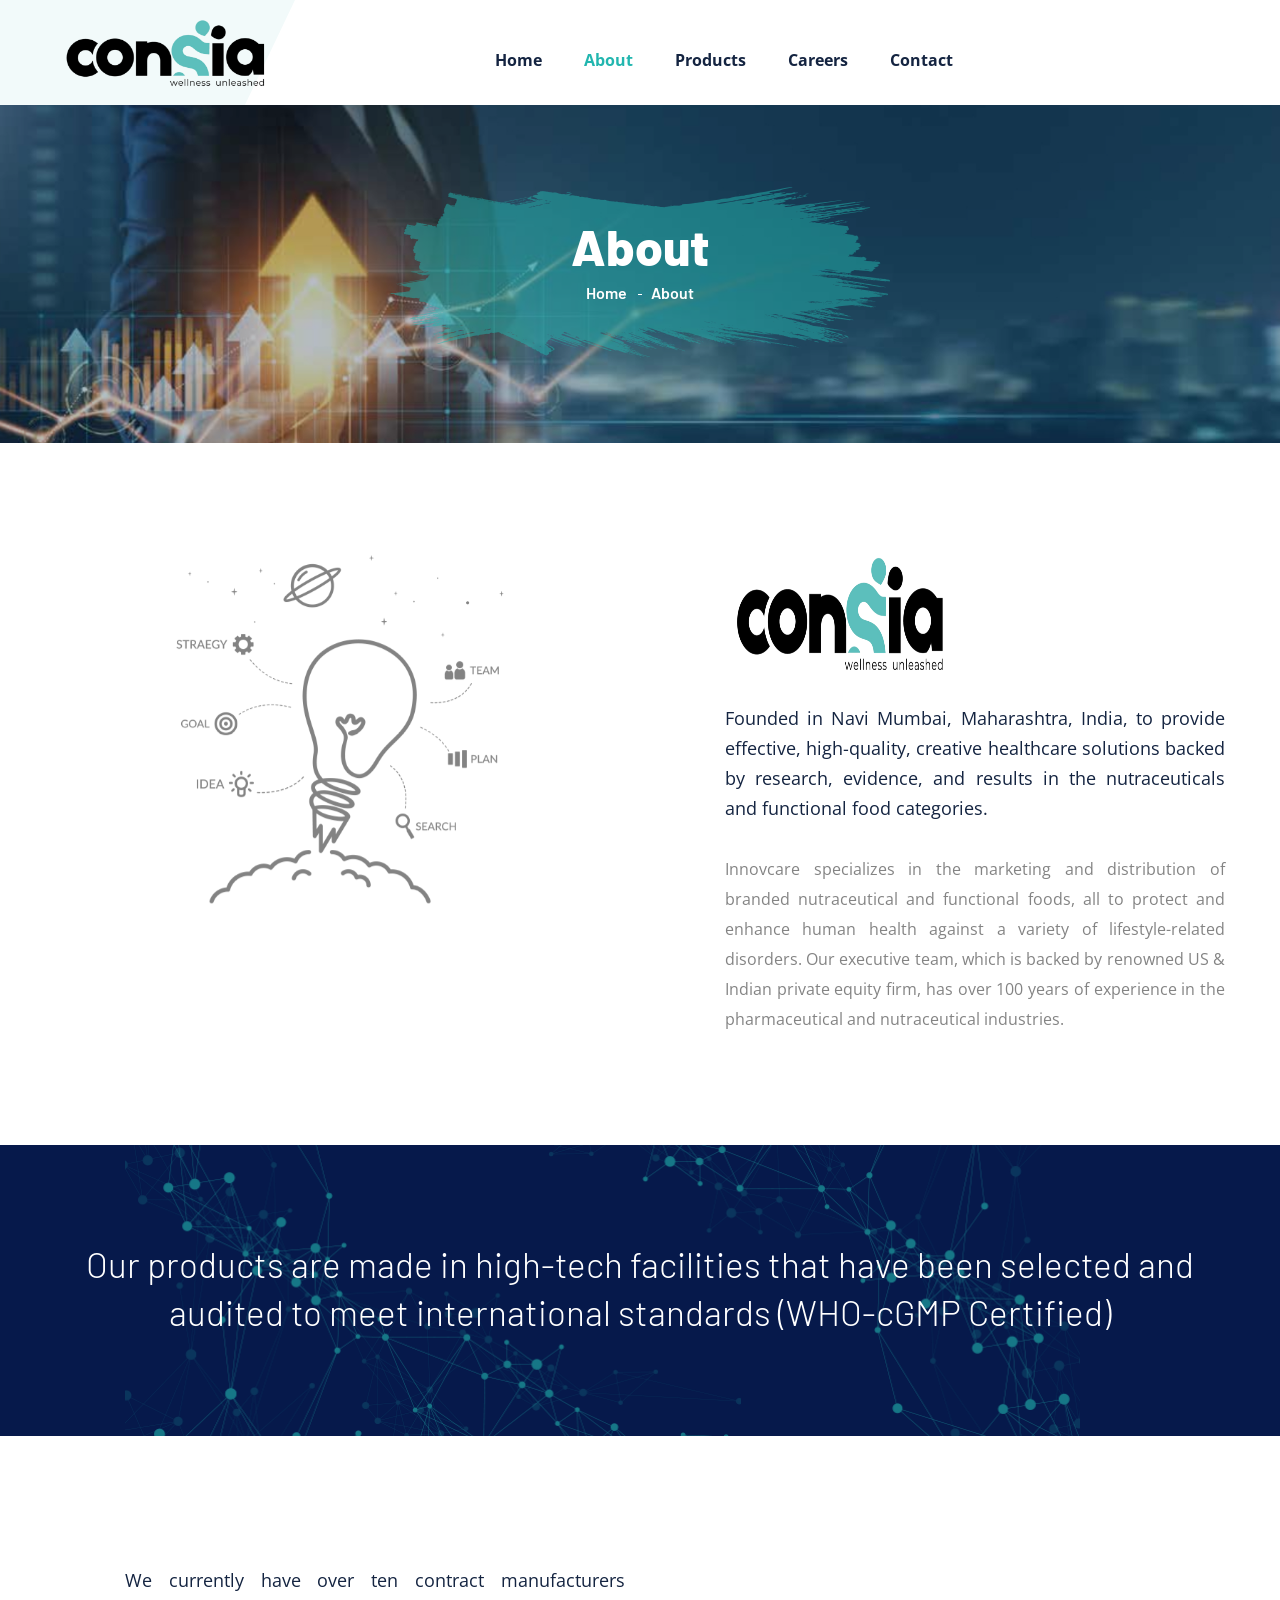
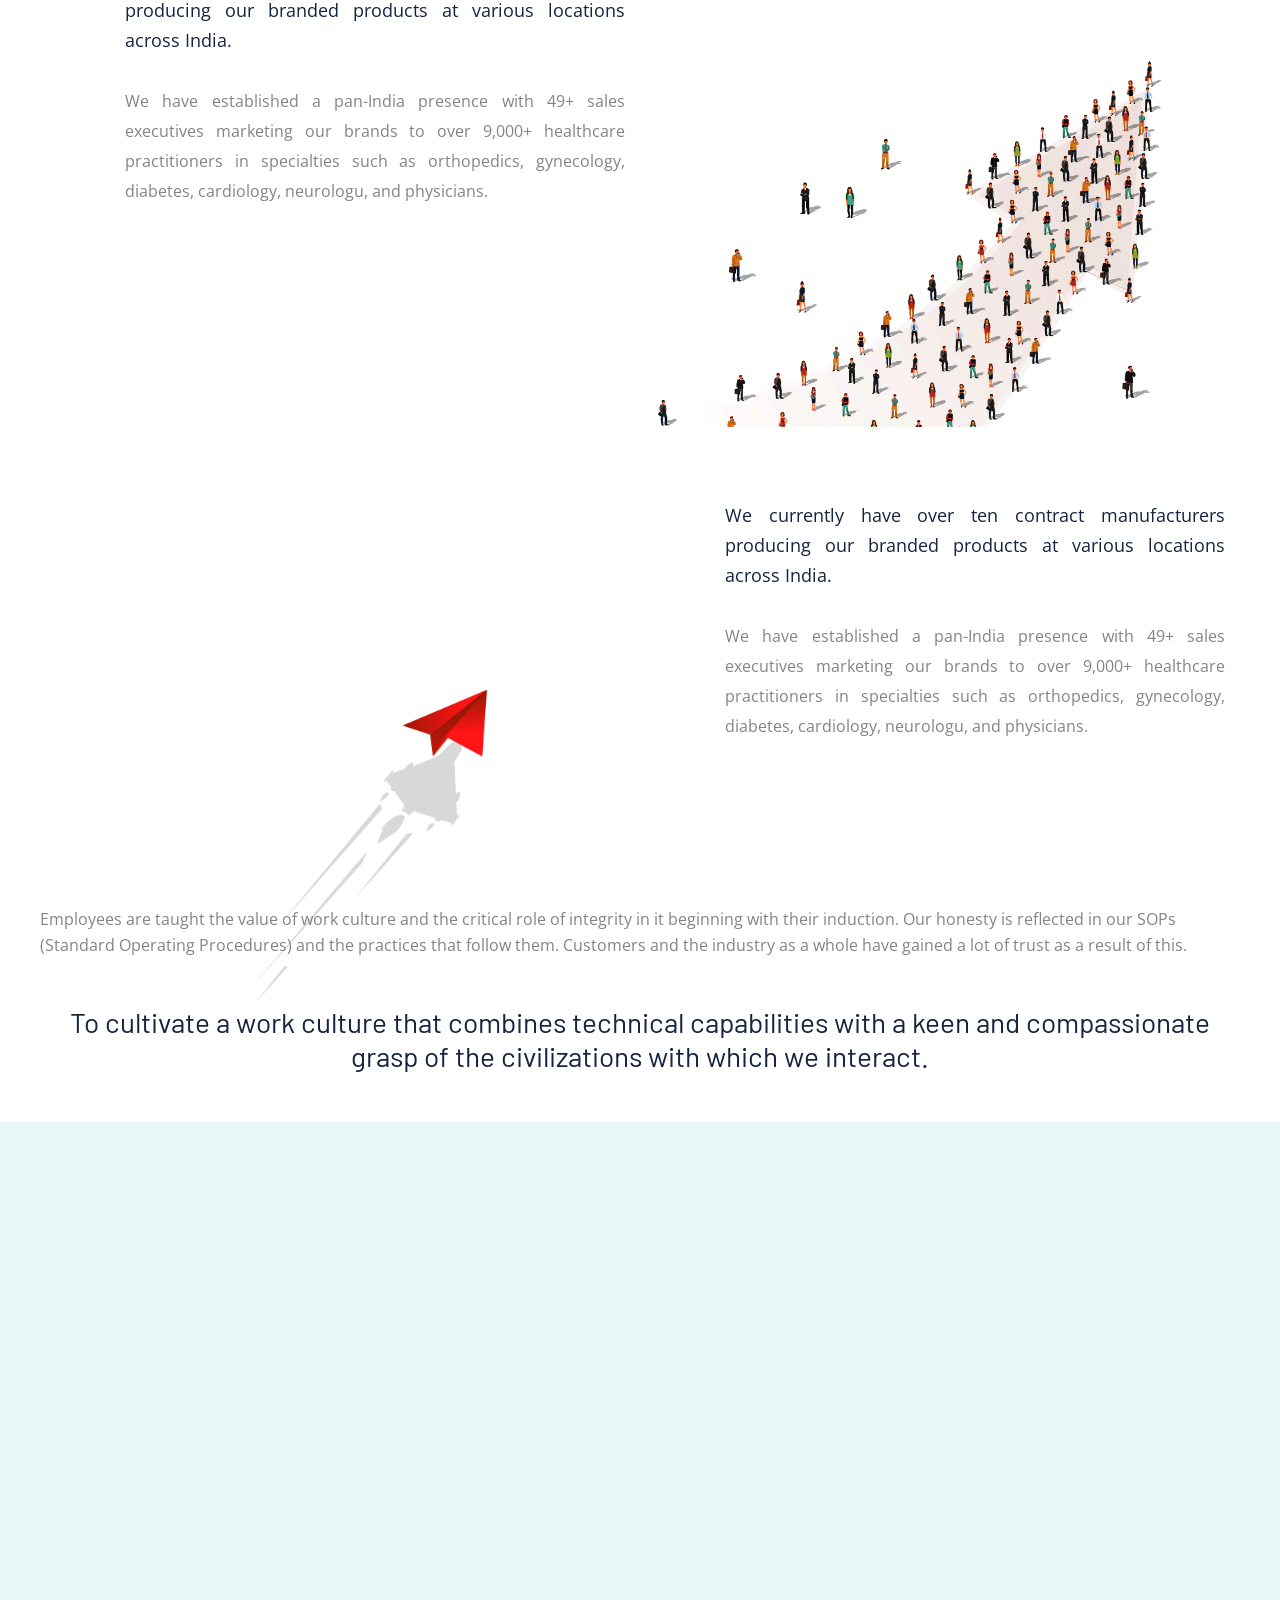
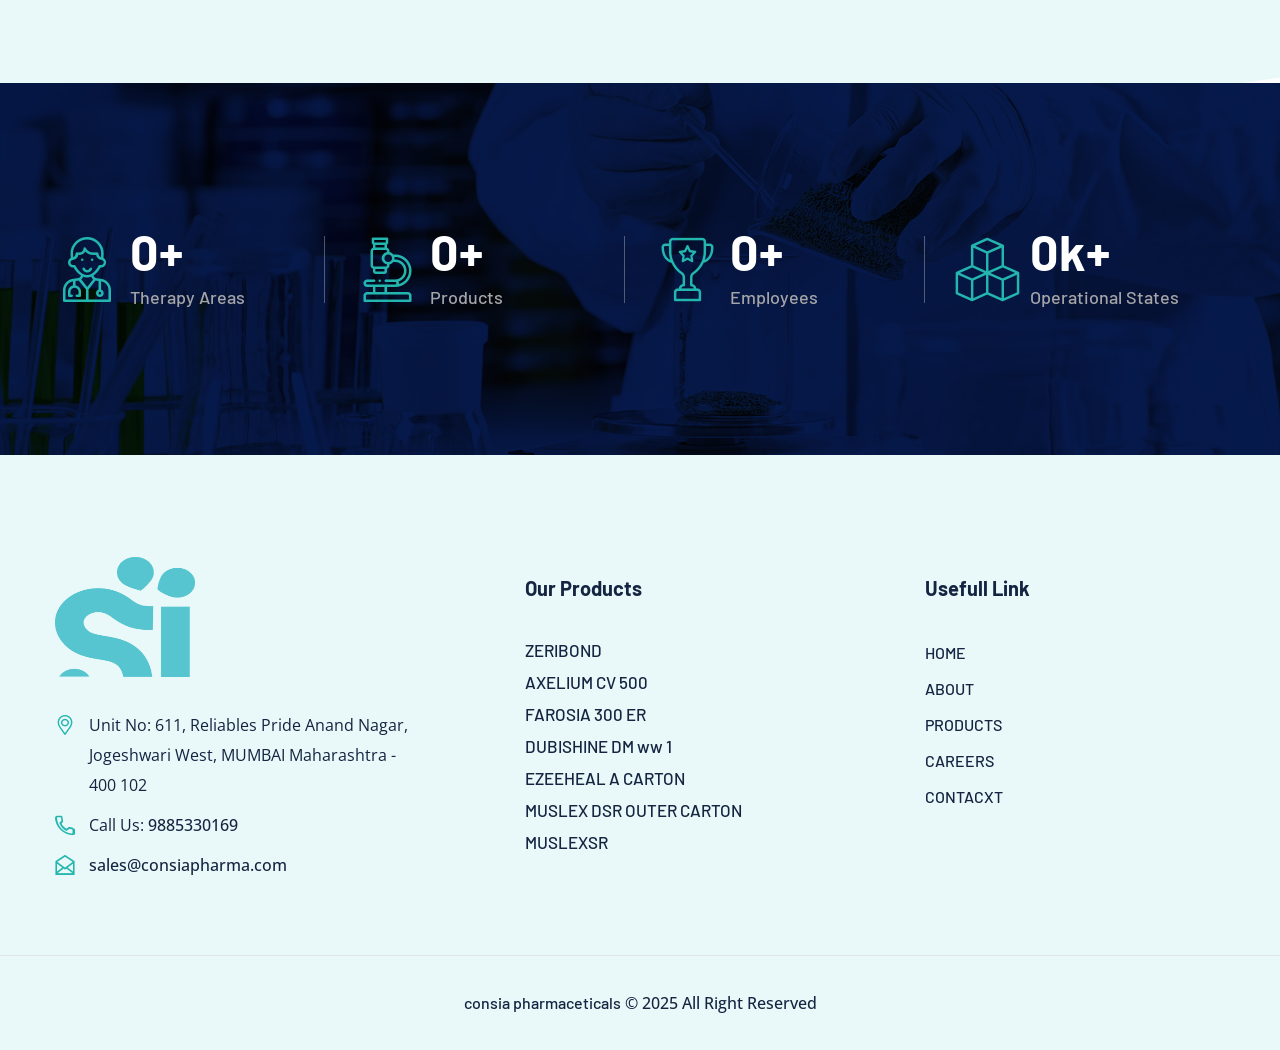
==== about.html @ 1be8d630 "changes done" ====
<!DOCTYPE html>
<html lang="en">
<head>
<meta charset="utf-8">
<meta http-equiv="X-UA-Compatible" content="IE=edge">
<meta name="viewport" content="width=device-width, initial-scale=1.0, maximum-scale=1.0, user-scalable=0">

<title>Consia pharmaceticals</title>

<!-- Fav Icon -->
<link rel="icon" href="assets/images/consiapharma-logo.png" type="consiapharma-logo">

<!-- Google Fonts -->
<link href="https://fonts.googleapis.com/css2?family=Barlow:ital,wght@0,300;0,400;0,500;0,600;0,700;0,800;0,900;1,300;1,400;1,500;1,600;1,700;1,800;1,900&display=swap" rel="stylesheet">
<link href="https://fonts.googleapis.com/css2?family=Open+Sans:ital,wght@0,300;0,400;0,600;0,700;0,800;1,300;1,400;1,600;1,700;1,800&display=swap" rel="stylesheet">

<!-- Stylesheets -->
<link href="assets/css/font-awesome-all.css" rel="stylesheet">
<link href="assets/css/flaticon.css" rel="stylesheet">
<link href="assets/css/owl.css" rel="stylesheet">
<link href="assets/css/bootstrap.css" rel="stylesheet">
<link href="assets/css/jquery.fancybox.min.css" rel="stylesheet">
<link href="assets/css/animate.css" rel="stylesheet">
<link href="assets/css/color.css" rel="stylesheet">
<link href="assets/css/style.css" rel="stylesheet">
<link href="assets/css/responsive.css" rel="stylesheet">

</head>


<!-- page wrapper -->
<body>

    <div class="boxed_wrapper about-page">


              <!-- preloader -->
              <div class="loader-wrap">
                <div class="preloader">
                    <!-- <div class="preloader-close">Preloader Close</div> -->
                    <div id="handle-preloader" class="handle-preloader">
                        <div class="animation-preloader">
                            <!-- <div class="spinner"></div> -->
                            <div class="txt-loading">
                                <span data-text-preloader="c" class="letters-loading">
                                    c
                                </span>
                                <span data-text-preloader="o" class="letters-loading">
                                    o
                                </span>
                                <span data-text-preloader="n" class="letters-loading">
                                    n
                                </span>
                                <span data-text-preloader="s" class="letters-loading">
                                    s
                                </span>
                                <span data-text-preloader="i" class="letters-loading">
                                    i
                                </span>
                                <span data-text-preloader="a" class="letters-loading">
                                    a
                                </span>
                                <!-- <span data-text-preloader="x" class="letters-loading">
                                    x
                                </span> -->
                            </div>
                        </div>  
                    </div>
                </div>
            </div>
            <!-- preloader end -->


        <!-- search-popup -->
        <!-- <div id="search-popup" class="search-popup">
            <div class="close-search"><span>x</span></div>
            <div class="popup-inner">
                <div class="overlay-layer"></div>
                <div class="search-form">
                    <form method="post" action="index.html">
                        <div class="form-group">
                            <fieldset>
                                <input type="search" class="form-control" name="search-input" value="" placeholder="Search Here" required >
                                <input type="submit" value="Search Now!" class="theme-btn style-four">
                            </fieldset>
                        </div>
                    </form>
                    <h3>Recent Search Keywords</h3>
                    <ul class="recent-searches">
                        <li><a href="index.html">Finance</a></li>
                        <li><a href="index.html">Idea</a></li>
                        <li><a href="index.html">Service</a></li>
                        <li><a href="index.html">Growth</a></li>
                        <li><a href="index.html">Plan</a></li>
                    </ul>
                </div>
            </div>
        </div> -->
        <!-- search-popup end -->


        <!-- sidebar cart item -->
        <!-- <div class="xs-sidebar-group info-group info-sidebar">
            <div class="xs-overlay xs-bg-black"></div>
            <div class="xs-sidebar-widget">
                <div class="sidebar-widget-container">
                    <div class="widget-heading">
                        <a href="#" class="close-side-widget"><i class="fal fa-times"></i></a>
                    </div>
                    <div class="sidebar-textwidget">
                        <div class="sidebar-info-contents">
                            <div class="content-inner">
                                <div class="logo">
                                    <a href="index.html"><img src="assets/images/logo-2.png" alt="" /></a>
                                </div>
                                <div class="content-box">
                                    <h4>Book Now</h4>
                                    <form action="index-2.html" method="post" class="booking-form">
                                        <div class="form-group">
                                            <input type="text" name="name" placeholder="Name" required="">
                                        </div>
                                        <div class="form-group">
                                            <input type="email" name="email" placeholder="Email" required="">
                                        </div>
                                        <div class="form-group">
                                            <textarea name="message" placeholder="Text"></textarea>
                                        </div>
                                        <div class="form-group message-btn">
                                            <button type="submit" class="theme-btn-one">Send Now</button>
                                        </div>
                                    </form>
                                </div>
                                <div class="contact-info">
                                    <h4>Contact Info</h4>
                                    <ul>
                                        <li>Chicago 12, Melborne City, USA</li>
                                        <li><a href="tel:+8801682648101">+88 01682648101</a></li>
                                        <li><a href="mailto:info@example.com">info@example.com</a></li>
                                    </ul>
                                </div>
                                <ul class="social-box">
                                    <li class="facebook"><a href="index.html" class="fab fa-facebook-f"></a></li>
                                    <li class="twitter"><a href="index.html" class="fab fa-twitter"></a></li>
                                    <li class="linkedin"><a href="index.html" class="fab fa-linkedin-in"></a></li>
                                    <li class="instagram"><a href="index.html" class="fab fa-instagram"></a></li>
                                </ul>
                            </div>
                        </div>
                    </div>
                </div>
            </div>
        </div> -->
        <!-- END sidebar widget item -->


        <!-- main header -->
        <header class="main-header style-two">
            <!-- header-top -->
            <!-- <div class="header-top">
                <div class="auto-container">
                    <div class="top-inner clearfix">
                        <ul class="social-links pull-left clearfix">
                            <li><h6>Share with on:</h6></li>
                            <li><a href="index.html"><i class="fab fa-facebook-f"></i></a></li>
                            <li><a href="index.html"><i class="fab fa-twitter"></i></a></li>
                            <li><a href="index.html"><i class="fab fa-instagram"></i></a></li>
                            <li><a href="index.html"><i class="fab fa-pinterest-p"></i></a></li>
                        </ul>
                        <div class="text pull-right">
                            <p><i class="icon-22"></i>Every day: 9:00am - 6:00pm</p>
                        </div>
                    </div>
                </div>
            </div> -->
            <!-- header-upper -->
            <!-- <div class="header-upper-two">
                <div class="auto-container">
                    <div class="upper-inner clearfix">
                        <div class="logo-box pull-left">
                            <figure class="logo"><a href="index.html"><img src="assets/images/logo.png" alt=""></a></figure>
                        </div>
                        <ul class="info-box pull-right clearfix">
                            <li>
                                <i class="icon-28"></i>
                                <h5>Call Us</h5>
                                <p><a href="tel:357984538">+357 984538</a></p>
                            </li>
                            <li>
                                <i class="icon-29"></i>
                                <h5>E-mail Us</h5>
                                <p><a href="mailto:info@example.com">info@example.com</a></p>
                            </li>
                            <li class="btn-box"><a href="research.html" class="theme-btn-one">Request A Quote</a></li>
                        </ul>
                    </div>
                </div>
            </div> -->
            <!-- header-lower -->
            <div class="header-lower">
                <div class="auto-container">
                    <div class="outer-box clearfix">
                        <div class="menu-area pull-left clearfix">
                            
                            <div class="mobile-nav-toggler">
                                <i class="icon-bar"></i>
                                <i class="icon-bar"></i>
                                <i class="icon-bar"></i>
                            </div>
                            <nav class="main-menu navbar-expand-md navbar-light">
                                <div class="logo-box pull-left">
                                    <div class="bg-color"></div>
                                    <figure class="logo"><a href="/"><img src="assets/images/consiapharma-logo.png" alt="consiapharma-logo"></a></figure>
                                </div>
                                <div class="collapse navbar-collapse show clearfix" id="navbarSupportedContent">
                                    <ul class="navigation clearfix">
                                        <li class="dropdown"><a href="/">Home</a>
                                         
                                        </li>
                                        <li class="current dropdown"><a href="./about">About</a>
                                           
                                        </li>
                                        <li class="dropdown"><a href="./products">Products</a>
                                            
                                        </li> 
                                        <li class="dropdown"><a href="./careers">Careers</a>
                                           
                                        </li> 
                                       
                                       
                                       
                                        <li><a href="./contact">Contact</a></li>   
                                    </ul>
                                </div>
                            </nav>
                        </div>
                        <!-- <ul class="menu-right-content pull-right clearfix">
                            <li class="search-btn">
                                <button type="button" class="search-toggler"><i class="icon-1"></i></button>
                            </li>
                            <li class="nav-btn nav-toggler navSidebar-button clearfix">
                                <button><i class="icon-30"></i></button>
                            </li>
                        </ul> -->
                    </div>
                </div>
            </div>

            <!--sticky Header-->
            <div class="sticky-header">
                <div class="auto-container">
                    <div class="outer-box clearfix">
                        <div class="menu-area pull-left">
                            <nav class="main-menu clearfix">
                                <!--Keep This Empty / Menu will come through Javascript-->
                            </nav>
                        </div>
                        <ul class="menu-right-content pull-right clearfix">
                            <li class="search-btn">
                                <button type="button" class="search-toggler"><i class="icon-1"></i></button>
                            </li>
                            <li class="nav-btn nav-toggler navSidebar-button clearfix">
                                <button><i class="icon-30"></i></button>
                            </li>
                        </ul>
                    </div>
                </div>
            </div>
        </header>
        <!-- main-header end -->

        <!-- Mobile Menu  -->
        <div class="mobile-menu">
            <div class="menu-backdrop"></div>
            <div class="close-btn"><i class="fas fa-times"></i></div>
            
            <nav class="menu-box">
                <div class="nav-logo"><a href="index.html"><img src="assets/images/logo-2.png" alt="" title=""></a></div>
                <div class="menu-outer"><!--Here Menu Will Come Automatically Via Javascript / Same Menu as in Header--></div>
                <div class="contact-info">
                    <h4>Contact Info</h4>
                    <ul>
                        <li>Chicago 12, Melborne City, USA</li>
                        <li><a href="tel:+8801682648101">+88 01682648101</a></li>
                        <li><a href="mailto:info@example.com">info@example.com</a></li>
                    </ul>
                </div>
                <div class="social-links">
                    <ul class="clearfix">
                        <li><a href="index.html"><span class="fab fa-twitter"></span></a></li>
                        <li><a href="index.html"><span class="fab fa-facebook-square"></span></a></li>
                        <li><a href="index.html"><span class="fab fa-pinterest-p"></span></a></li>
                        <li><a href="index.html"><span class="fab fa-instagram"></span></a></li>
                        <li><a href="index.html"><span class="fab fa-youtube"></span></a></li>
                    </ul>
                </div>
            </nav>
        </div>
        <!-- End Mobile Menu -->


        <!-- Page Title -->
        <section class="page-title centred" style="background-image: url(assets/images/background/about-banner-three.jpg);">
            <div class="auto-container">
                <div class="content-box">
                    <div class="shape" style="background-image: url(assets/images/shape/shape-63.png);"></div>
                    <div class="title">
                        <h1>About</h1>
                    </div>
                    <ul class="bread-crumb clearfix">
                        <li><a href="index.html">Home</a></li>
                        <li>About</li>
                    </ul>
                </div>
            </div>
        </section>
        <!-- End Page Title -->


        <!-- about-style-four -->
        <section class="about-style-four sec-pad">
            <div class="auto-container">
                <div class="row clearfix">
                    <div class="col-lg-6 col-md-12 col-sm-12 image-column">
                        <figure class="image image-1 paroller"><img src="assets/images/banner/about.png" alt=""></figure>
                        <!-- <div class="image_block_5">
                            <div class="image-box">
                                <div class="shape">
                                    <div class="shape-3" style="background-image: url();"></div>
                                    <div class="shape-4" style="background-image: url();"></div>
                                    <div class="shape-5" style="background-image: url();"></div>
                                </div>
                                <figure class="image image-1 paroller"><img src="assets/images/resource/about-1.jpg" alt=""></figure>
                                <figure class="image image-2 paroller-2"><img src="assets/images/resource/about-2.jpg" alt=""></figure>
                            </div>
                        </div> -->
                    </div>
                    <div class="col-lg-6 col-md-12 col-sm-12 content-column">
                        <div class="content_block_1">
                            <div class="content-box ml-70 box-content">
                                <!-- <div class="logo-box pull-left">
                                    <div class="bg-color"></div>
                                    
                                </div> -->
                                <figure class="logo about-logo"><a href="/"><img src="assets/images/consiapharma-logo.png" alt="consiapharma-logo"></a></figure>
                                <!-- <div class="sec-title">
                                    <figure class="logo"><a href="/"><img src="assets/images/consiapharma-logo.png" alt="consiapharma-logo"></a></figure>
                                    <h6>About</h6>
                                    <h2>Reliable Agroscience & Soil Analysis Research.</h2>
                                </div> -->
                                <div class="bold-text text-bold">
                                    <p>Founded in Navi Mumbai, Maharashtra, India, to provide effective, high-quality, creative healthcare solutions backed by research, evidence, and results in the nutraceuticals and functional food categories. </p>
                                </div>
                                <div class="text">
                                    <p>Innovcare specializes in the marketing and distribution of branded nutraceutical and functional foods, all to protect and enhance human health against a variety of lifestyle-related disorders. Our executive team, which is backed by renowned US & Indian private equity firm, has over 100 years of experience in the pharmaceutical and nutraceutical industries.</p>
                                </div>
                                <!-- <div class="singl-block centred">
                                    <div class="row clearfix">
                                        <div class="col-lg-6 col-md-6 col-sm-12 single-column">
                                            <div class="single-item">
                                                <div class="icon-box"><i class="icon-36"></i></div>
                                                <h4>Medical Research</h4>
                                                <p>Excepteur sint ocecat pro dent sunt in culpa qui.</p>
                                            </div>
                                        </div>
                                        <div class="col-lg-6 col-md-6 col-sm-12 single-column">
                                            <div class="single-item">
                                                <div class="icon-box"><i class="icon-37"></i></div>
                                                <h4>Blood Resources</h4>
                                                <p>Excepteur sint ocecat pro dent sunt in culpa qui.</p>
                                            </div>
                                        </div>
                                    </div>
                                </div> -->
                            </div>
                        </div>
                    </div>
                </div>
            </div>
        </section>
        <!-- about-style-four end -->


                <!-- cta-style-two -->
                <section class="cta-style-two bg-color-4">
                    <div class="pattern-layer">
                        <div class="pattern-1" style="background-image: url(assets/images/shape/shape-61.png);"></div>
                        <div class="pattern-2" style="background-image: url(assets/images/shape/shape-62.png);"></div>
                    </div>
                    <div class="auto-container">
                        <div class="inner-box clearfix">
                            <div class="text pull-left">
                                <h2>Our products are made in high-tech facilities that
                                    have been selected and audited to
                                    meet international standards (WHO-cGMP Certified)</h2>
                            </div>
                            <!-- <div class="btn-box pull-right">
                                <a href="index-4.html" class="banner-btn-two">Book Free Sampling Here</a>
                            </div> -->
                        </div>
                    </div>
                </section>
                <!-- cta-style-two end -->


        <!-- about-style-four -->
        <section class="about-style-four sec-pad">
            <div class="auto-container">
                <div class="row clearfix">
                    
                    <div class="col-lg-6 col-md-12 col-sm-12 content-column my-auto">
                        <div class="content_block_1">
                            <div class="content-box ml-70 box-content">
                                <div class="bold-text text-bold">
                                    <p>We currently have over ten contract manufacturers producing our branded products at various locations across India. </p>
                                </div>
                                <div class="text">
                                    <p>We have established a pan-India presence with 49+ sales executives marketing our brands to over 9,000+ healthcare practitioners in specialties such as orthopedics, gynecology, diabetes, cardiology, neurologu, and physicians. </p>
                                </div>
                              
                            </div>
                        </div>
                    </div>

                    <div class="col-lg-6 col-md-12 col-sm-12 image-column">
                        <figure class="image image-1 paroller"><img src="assets/images/banner/about-two-3.jpg" alt=""></figure>
                    </div>
                </div>
            </div>
        </section>
        <!-- about-style-four end -->


        <!-- about-style-four -->
        <section class="about-style-four sec-pad">
            <div class="auto-container">
                <div class="row clearfix">
                    <div class="col-lg-6 col-md-12 col-sm-12 image-column">
                        <figure class="image image-1 paroller"><img src="assets/images/banner/Rocket_red.png" alt=""></figure>
                    </div>

                    <div class="col-lg-6 col-md-12 col-sm-12 content-column my-auto">
                        <div class="content_block_1">
                            <div class="content-box ml-70 box-content">
                                <div class="bold-text text-bold">
                                    <p>We currently have over ten contract manufacturers producing our branded products at various locations across India. </p>
                                </div>
                                <div class="text">
                                    <p>We have established a pan-India presence with 49+ sales executives marketing our brands to over 9,000+ healthcare practitioners in specialties such as orthopedics, gynecology, diabetes, cardiology, neurologu, and physicians. </p>
                                </div>
                              
                            </div>
                        </div>
                    </div>
                </div>
            </div>
        </section>
        <!-- about-style-four end -->

        <!-- about-style-four -->
        <div class="auto-container">
            <div class="row clearfix">
                <p>Employees are taught the value of work culture and the critical role of integrity in it beginning with their induction. Our honesty is reflected in our SOPs (Standard Operating Procedures) and the practices that follow them. Customers and the industry as a whole have gained a lot of trust as a result of this. </p>
            </div>
            <h3 class="pt-5 pb-5 text-center">To cultivate a work culture that combines technical capabilities with a keen and compassionate grasp of the civilizations with which we interact.</h3>
        </div>
        <!-- about-style-four end -->


        <!-- service-section -->
        <section class="service-section">
            <!-- <div class="pattern-layer">
                <div class="pattern-1 wow zoomIn animated" data-wow-delay="00ms" data-wow-duration="1500ms" style="background-image: url(assets/images/shape/shape-3.png);"></div>
                <div class="pattern-2  wow zoomIn animated" data-wow-delay="300ms" data-wow-duration="1500ms" style="background-image: url(assets/images/shape/shape-4.png);"></div>
            </div> -->
            <div class="auto-container">
                <div class="row clearfix">
                    <div class="col-lg-4 col-md-6 col-sm-12 service-block">
                        <div class="service-block-one wow fadeInUp animated" data-wow-delay="00ms" data-wow-duration="1500ms">
                            <div class="inner-box box-inner">
                                <div class="icon-box"><i class="fas fa-users"></i></div>
                                <h4><a href="#">Teamwork</a></h4>
                                <!-- <p>Excepteur sint ocecat pro dent sunt in culpa.</p> -->
                                <!-- <div class="btn-box"><a href="research.html" class="theme-btn-two">Read More</a></div> -->
                            </div>
                        </div>
                    </div>
                    <div class="col-lg-4 col-md-6 col-sm-12 service-block">
                        <div class="service-block-one wow fadeInUp animated" data-wow-delay="200ms" data-wow-duration="1500ms">
                            <div class="inner-box box-inner">
                                <div class="icon-box"><i class="fas fa-lightbulb"></i></div>
                                <h4><a href="#">Innovative Mindset</a></h4>
                                <!-- <p>Excepteur sint ocecat pro dent sunt in culpa.</p> -->
                                <!-- <div class="btn-box"><a href="research.html" class="theme-btn-two">Read More</a></div> -->
                            </div>
                        </div>
                    </div>
                    <div class="col-lg-4 col-md-6 col-sm-12 service-block">
                        <div class="service-block-one wow fadeInUp animated" data-wow-delay="400ms" data-wow-duration="1500ms">
                            <div class="inner-box box-inner">
                                <div class="icon-box"><i class="fas fa-user"></i> <i class="fas fa-arrows-alt-h"></i> <i class="fas fa-user"></i></div>
                                <h4><a href="#">Responsiveness to Customers</a></h4>
                                <!-- <p>Excepteur sint ocecat pro dent sunt in culpa.</p> -->
                                <!-- <div class="btn-box"><a href="research.html" class="theme-btn-two">Read More</a></div> -->
                            </div>
                        </div>
                    </div>
                    <div class="col-lg-4 col-md-6 col-sm-12 service-block">
                        <div class="service-block-one wow fadeInUp animated" data-wow-delay="600ms" data-wow-duration="1500ms">
                            <div class="inner-box box-inner">
                                <div class="icon-box"><i class="fas fa-shield-alt"></i></div>
                                <h4><a href="#">Safety</a></h4>
                                <!-- <p>Excepteur sint ocecat pro dent sunt in culpa.</p> -->
                                <!-- <div class="btn-box"><a href="research.html" class="theme-btn-two">Read More</a></div> -->
                            </div>
                        </div>
                    </div>

                    <div class="col-lg-4 col-md-6 col-sm-12 service-block">
                        <div class="service-block-one wow fadeInUp animated" data-wow-delay="600ms" data-wow-duration="1500ms">
                            <div class="inner-box box-inner">
                                <div class="icon-box"><i class="fas fa-user-friends"></i></div>
                                <h4><a href="#">Social Responsibilities</a></h4>
                                <!-- <p>Excepteur sint ocecat pro dent sunt in culpa.</p> -->
                                <!-- <div class="btn-box"><a href="research.html" class="theme-btn-two">Read More</a></div> -->
                            </div>
                        </div>
                    </div>

                    <div class="col-lg-4 col-md-6 col-sm-12 service-block">
                        <div class="service-block-one wow fadeInUp animated" data-wow-delay="600ms" data-wow-duration="1500ms">
                            <div class="inner-box box-inner">
                                <div class="icon-box"><i class="fas fa-hands-helping"></i></div>
                                <h4><a href="#">Commitment</a></h4>
                                <!-- <p>Excepteur sint ocecat pro dent sunt in culpa.</p> -->
                                <!-- <div class="btn-box"><a href="research.html" class="theme-btn-two">Read More</a></div> -->
                            </div>
                        </div>
                    </div>
                </div>
            </div>
        </section>
        <!-- service-section end -->


                <!-- funfact-style-two -->
                <section class="funfact-style-two" style="background-image: url(assets/images/background/funfact-1.jpg);">
                    <div class="auto-container">
                        <div class="row clearfix">
                            <div class="col-lg-3 col-md-6 col-sm-12 counter-block">
                                <div class="counter-block-two">
                                    <div class="inner-box">
                                        <div class="icon-box"><i class="icon-42"></i></div>
                                        <div class="count-outer count-box">
                                            <span class="count-text" data-speed="1500" data-stop="2">0</span><span>+</span>
                                        </div>
                                        <h5>Therapy Areas</h5>
                                    </div>
                                </div>
                            </div>
                            <div class="col-lg-3 col-md-6 col-sm-12 counter-block">
                                <div class="counter-block-two">
                                    <div class="inner-box">
                                        <div class="icon-box"><i class="icon-43"></i></div>
                                        <div class="count-outer count-box">
                                            <span class="count-text" data-speed="1500" data-stop="18">0</span><span>+</span>
                                        </div>
                                        <h5>Products</h5>
                                    </div>
                                </div>
                            </div>
                            <div class="col-lg-3 col-md-6 col-sm-12 counter-block">
                                <div class="counter-block-two">
                                    <div class="inner-box">
                                        <div class="icon-box"><i class="icon-44"></i></div>
                                        <div class="count-outer count-box">
                                            <span class="count-text" data-speed="1500" data-stop="49">0</span><span>+</span>
                                        </div>
                                        <h5>Employees</h5>
                                    </div>
                                </div>
                            </div>
                            <div class="col-lg-3 col-md-6 col-sm-12 counter-block">
                                <div class="counter-block-two">
                                    <div class="inner-box">
                                        <div class="icon-box"><i class="icon-45"></i></div>
                                        <div class="count-outer count-box">
                                            <span class="count-text" data-speed="1500" data-stop="5">0</span><span>k+</span>
                                        </div>
                                        <h5>Operational States</h5>
                                    </div>
                                </div>
                            </div>
                        </div>
                    </div>
                </section>
                <!-- funfact-style-two end -->


        <!-- main-footer -->
        <footer class="main-footer border-top-10 bg-color-1">
            <div class="footer-top">
                <div class="shape">
                    <div class="shape-1 rotate-me" style="background-image: url();"></div>
                    <div class="shape-2 rotate-me" style="background-image: url();"></div>
                    <!-- <div class="shape-3"></div>
                    <div class="shape-4"></div> -->
                </div>
                <div class="auto-container">
                    <div class="row clearfix">
                        <div class="col-lg-4 col-md-6 col-sm-12 footer-column">
                            <div class="footer-widget logo-widget">
                                <div class="footer-logo">
                                    <figure class="logo footer-logo"><a href="/"><img src="assets/images/Graphic1.png" alt=""></a></figure>
                                </div>
                                <div class="text">
                                    <!-- <p>Nostrud exertation ullamco labor aliquip commodo duis.</p> -->
                                    <ul class="info clearfix">
                                        <li><i class="icon-26"></i>
                                            Unit No: 611, Reliables Pride 
                                            Anand Nagar, Jogeshwari West, MUMBAI 
                                            Maharashtra - 400 102</li>
                                        <li><i class="icon-24"></i>Call Us: <a href="tel:9885330169">9885330169</a></li>
                                        <li><i class="icon-25"></i><a href="mailto:sales@consiapharma.com">sales@consiapharma.com
                                            </a></li>
                                    </ul>
                                </div>
                            </div>
                        </div>
                        <div class="col-lg-4 col-md-6 col-sm-12 footer-column">
                            <div class="footer-widget post-widget ml-70">
                                <div class="widget-title">
                                    <h4>Our Products</h4>
                                </div>
                                <div class="post-inner">
                                    <div class="post">
                                        <h5><a href="#">ZERIBOND</a></h5>
                                        <!-- <span class="post-date">27 May, 2021</span> -->
                                    </div>
                                    <div class="post">
                                        <h5><a href="#">AXELIUM CV 500</a></h5>
                                        <!-- <span class="post-date">26 May, 2021</span> -->
                                    </div>
                                    <div class="post">
                                        <h5><a href="#">FAROSIA 300 ER</a></h5>
                                        <!-- <span class="post-date">25 May, 2021</span> -->
                                    </div>

                                    <div class="post">
                                        <h5><a href="#">DUBISHINE DM ww 1</a></h5>
                                        <!-- <span class="post-date">25 May, 2021</span> -->
                                    </div>

                                    <div class="post">
                                        <h5><a href="#">EZEEHEAL A CARTON</a></h5>
                                        <!-- <span class="post-date">25 May, 2021</span> -->
                                    </div>

                                    <div class="post">
                                        <h5><a href="#">MUSLEX DSR OUTER CARTON</a></h5>
                                        <!-- <span class="post-date">25 May, 2021</span> -->
                                    </div>

                                    <div class="post">
                                        <h5><a href="#">MUSLEXSR</a></h5>
                                        <!-- <span class="post-date">25 May, 2021</span> -->
                                    </div>
                                </div>
                            </div>
                        </div>
                        <div class="col-lg-4 col-md-6 col-sm-12 footer-column">
                            <div class="footer-widget links-widget ml-70">
                                <div class="widget-title">
                                    <h4>Usefull Link</h4>
                                </div>
                                <div class="widget-content">
                                    <ul class="links-list clearfix">
                                        <li><a href="index.html">HOME</a></li>
                                        <li><a href="index.html">ABOUT</a></li>
                                        <li><a href="index.html">PRODUCTS</a></li>
                                        <li><a href="index.html">CAREERS</a></li>
                                        <li><a href="index.html">CONTACXT</a></li>
                                        <!-- <li><a href="index.html">Policy</a></li> -->
                                    </ul>
                                </div>
                            </div>
                        </div>
                        <!-- <div class="col-lg-3 col-md-6 col-sm-12 footer-column">
                            <div class="footer-widget subscribe-widget">
                                <div class="widget-title">
                                    <h4>Subscribe</h4>
                                </div>
                                <div class="widget-content">
                                    <p>Lorem ipsum dlor sit amet, conect adipisicing elit sed do eiusmod.</p>
                                    <form action="contact.html" method="post" class="subscribe-form">
                                        <div class="form-group">
                                            <input type="email" name="email" placeholder="Your Email" required="">
                                            <button type="submit"><i class="icon-27"></i></button>
                                        </div>
                                    </form>
                                </div>
                            </div>
                        </div> -->
                    </div>
                </div>
            </div>
            <div class="footer-bottom centred">
                <div class="auto-container">
                    <div class="copyright">
                        <p><a href="#">consia pharmaceticals</a> &copy; 2025 All Right Reserved</p>
                    </div>
                </div>
            </div>
        </footer>
        <!-- main-footer end -->




        <!--Scroll to top-->
        <button class="scroll-top scroll-to-target" data-target="html">
            <span class="fal fa-angle-up"></span>
        </button>
    </div>


    <!-- jequery plugins -->
    <script src="assets/js/jquery.js"></script>
    <script src="assets/js/popper.min.js"></script>
    <script src="assets/js/bootstrap.min.js"></script>
    <script src="assets/js/owl.js"></script>
    <script src="assets/js/wow.js"></script>
    <script src="assets/js/validation.js"></script>
    <script src="assets/js/jquery.fancybox.js"></script>
    <script src="assets/js/appear.js"></script>
    <script src="assets/js/isotope.js"></script>
    <script src="assets/js/jquery.nice-select.min.js"></script>
    <script src="assets/js/nav-tool.js"></script>
    <script src="assets/js/jquery.paroller.min.js"></script>

    <!-- main-js -->
    <script src="assets/js/script.js"></script>

</body><!-- End of .page_wrapper -->
</html>
---- assets/css/flaticon.css ----
@font-face {
  font-family: 'icomoon';
  src:  url('../fonts/icomoon.eot?axc0in');
  src:  url('../fonts/icomoon.eot?axc0in#iefix') format('embedded-opentype'),
    url('../fonts/icomoon.ttf?axc0in') format('truetype'),
    url('../fonts/icomoon.woff?axc0in') format('woff'),
    url('../fonts/icomoon.svg?axc0in#icomoon') format('svg');
  font-weight: normal;
  font-style: normal;
  font-display: block;
}

[class^="icon-"], [class*=" icon-"] {
  /* use !important to prevent issues with browser extensions that change fonts */
  font-family: 'icomoon' !important;
  speak: never;
  font-style: normal;
  font-weight: normal;
  font-variant: normal;
  text-transform: none;
  line-height: 1;

  /* Better Font Rendering =========== */
  -webkit-font-smoothing: antialiased;
  -moz-osx-font-smoothing: grayscale;
}

.icon-1:before {
  content: "\e900";
}
.icon-2:before {
  content: "\e901";
}
.icon-3:before {
  content: "\e902";
}
.icon-4:before {
  content: "\e903";
}
.icon-5:before {
  content: "\e904";
}
.icon-6:before {
  content: "\e905";
}
.icon-7:before {
  content: "\e906";
}
.icon-8:before {
  content: "\e907";
}
.icon-9:before {
  content: "\e908";
}
.icon-10:before {
  content: "\e909";
}
.icon-11:before {
  content: "\e90a";
}
.icon-12:before {
  content: "\e90b";
}
.icon-13:before {
  content: "\e90c";
}
.icon-14:before {
  content: "\e90d";
}
.icon-15:before {
  content: "\e90e";
}
.icon-16:before {
  content: "\e90f";
}
.icon-17:before {
  content: "\e910";
}
.icon-18:before {
  content: "\e911";
}
.icon-19:before {
  content: "\e912";
}
.icon-20:before {
  content: "\e913";
}
.icon-21:before {
  content: "\e914";
}
.icon-22:before {
  content: "\e915";
}
.icon-23:before {
  content: "\e916";
}
.icon-24:before {
  content: "\e917";
}
.icon-25:before {
  content: "\e918";
}
.icon-26:before {
  content: "\e919";
}
.icon-27:before {
  content: "\e91a";
}
.icon-28:before {
  content: "\e91b";
}
.icon-29:before {
  content: "\e91c";
}
.icon-30:before {
  content: "\e91d";
}
.icon-31:before {
  content: "\e91e";
}
.icon-32:before {
  content: "\e91f";
}
.icon-33:before {
  content: "\e920";
}
.icon-34:before {
  content: "\e921";
}
.icon-35:before {
  content: "\e922";
}
.icon-36:before {
  content: "\e923";
}
.icon-37:before {
  content: "\e924";
}
.icon-38:before {
  content: "\e925";
}
.icon-39:before {
  content: "\e926";
}
.icon-40:before {
  content: "\e927";
}
.icon-41:before {
  content: "\e928";
}
.icon-42:before {
  content: "\e929";
}
.icon-43:before {
  content: "\e92a";
}
.icon-44:before {
  content: "\e92b";
}
.icon-45:before {
  content: "\e92c";
}
.icon-46:before {
  content: "\e92d";
}
.icon-47:before {
  content: "\e92e";
}
.icon-48:before {
  content: "\e92f";
}
.icon-49:before {
  content: "\e930";
}
.icon-50:before {
  content: "\e931";
}
.icon-51:before {
  content: "\e932";
}
.icon-52:before {
  content: "\e933";
}
.icon-53:before {
  content: "\e934";
}
.icon-54:before {
  content: "\e935";
}
.icon-55:before {
  content: "\e936";
}
.icon-56:before {
  content: "\e937";
}
.icon-57:before {
  content: "\e938";
}
.icon-58:before {
  content: "\e939";
}
.icon-59:before {
  content: "\e93a";
}
.icon-60:before {
  content: "\e93b";
}
---- assets/css/color.css ----
/* template-color */

.scroll-top{
  border: 2px dashed #22b6af;
  color: #22b6af;
}

.preloader-close{
	color: #22b6af;
}

.theme-btn-one{
	background: #22b6af;
}

.main-header .header-upper .info-box li a:hover{
	color: #22b6af;
}

.main-header .header-upper .info-box li i{
  color: #22b6af;
}

.search-popup .search-form fieldset input[type="submit"]{
	background: #22b6af;
}

.search-popup .recent-searches li a:hover{
	border-color: #22b6af;
	background: #22b6af;
}

.main-menu .navigation > li.current > a,
.main-menu .navigation > li:hover > a{
  color: #22b6af;
}

.main-header .search-btn button:hover{
  color: #22b6af;
}

.main-header .social-links li a:hover{
  color: #22b6af;
}

.main-menu .navigation > li > ul,
.main-menu .navigation > li > .megamenu{
	border-top: 3px solid #22b6af;
}

.main-menu .navigation > li > ul > li > ul{
	border-top: 3px solid #22b6af;
}

.main-menu .navigation > li > ul > li > a:hover,
.main-menu .navigation > li > .megamenu li > a:hover{
	color: #22b6af;
}

.main-menu .navigation > li > ul > li > ul > li > a:hover{
  color: #22b6af;
}

.search-popup .close-search:hover{
	color: #22b6af;
}

.banner-btn:before{
	background: #22b6af;
}

.banner-btn:hover{
	border-color: #22b6af;
}

.sec-title h6{
	color: #22b6af;
}

.banner-section .bg-layer{
	background-color: #1d5ccd;
}

.service-block-one .inner-box .icon-box{
	color: #22b6af;
}

.theme-btn-two:hover{
	background: #22b6af;
}

.service-block-one .inner-box h4 a:hover{
  color: #22b6af;
}

.service-block-one .inner-box:before{
	background: #22b6af;
}

.service-block-one .inner-box .theme-btn-two:hover{
  color: #22b6af !important;
}

.list-style-one li:before{
	color: #22b6af;
}

.image_block_1 .image-box .text{
	background-color: #1d5ccd;
}

.video-section{
	background-color: #1d5ccd;
}

.video-section .video-btn a{
	color: #22b6af;
}

.research-block-one .inner-box .other-option li a:hover{
	background: #22b6af;
	border-color: #22b6af;
}

.social-style-one li a:hover{
	background: #22b6af;
}

.team-block-one .inner-box .lower-content h4 a:hover{
  color: #22b6af;
}

.content_block_3 .content-box .rating li{
	color: #ffab01;
}

.content_block_3 .content-box .author-box .designation{
	color: #22b6af;
}

.testimonial-section .owl-nav .owl-prev:hover,
.testimonial-section .owl-nav .owl-next:hover{
  color: #22b6af;
}

.bg-color-2{
	background: #1d5ccd;
}

.counter-block-one .inner-box .text .bar-inner{
	background: #22b6af;
}

.event-block-one .inner-box h4 a:hover{
  color: #22b6af;
}

.event-block-one .inner-box .post-date h3{
	color: #22b6af;
}

.event-block-one .inner-box .info li i{
	color: #22b6af;
}

.news-block-one .inner-box .lower-content .post-date h3{
	color: #22b6af;
}

.news-block-one .inner-box .lower-content h4 a:hover{
	color: #22b6af;
}

.news-block-one .inner-box .lower-content .post-info a:hover{
  color: #22b6af;
}

.news-section .owl-nav .owl-prev:hover,
.news-section .owl-nav .owl-next:hover{
	color: #22b6af;
}

.content_block_4 .content-box{
	background: #1d5ccd;
}

.border-top-10{
	border-top: 10px solid #22b6af;
}

.content_block_4 .content-box form .form-group input[type='text'],
.content_block_4 .content-box form .form-group input[type='email'],
.content_block_4 .content-box form .form-group textarea{
	border: 1px solid #1d5ccd;
}

.footer-top .logo-widget .text .info li a:hover{
  color: #22b6af;
}

.footer-top .logo-widget .text .info li i{
	color: #22b6af;
}

.footer-top .post-widget .post h5 a:hover{
  color: #22b6af;
}

.footer-top .links-widget .links-list li a:hover{
  color: #22b6af;
}

.footer-top .links-widget .links-list li a:before{
	background: #22b6af;
}

.footer-top .subscribe-widget .widget-content .subscribe-form .form-group input:focus{
  border-color: #22b6af !important;
}

.footer-top .subscribe-widget .widget-content .subscribe-form .form-group button{
	background: #22b6af;
}

.footer-bottom a:hover{
  color: #22b6af;
}

.header-top .text p i{
	color: #22b6af;
}

.header-upper-two .info-box li i{
	color: #22b6af;
}

.header-upper-two .info-box li p a:hover{
  color: #22b6af;
}

.sidebar-info-contents .content-inner .content-box .booking-form .form-group input:focus,
.sidebar-info-contents .content-inner .content-box .booking-form .form-group textarea:focus{
	border-color: #22b6af !important;
}

.close-side-widget:hover{
  color: #22b6af;
}

.sidebar-info-contents .content-inner .contact-info ul li a:hover{
  color: #22b6af;
}

.sidebar-info-contents .content-inner .social-box li a:hover{
  background: #22b6af;
  border-color: #22b6af;
}

.main-header.style-two .menu-right-content li button:hover{
  color: #22b6af;
}

.banner-section.style-two .content-box .image-box .support-box a i{
	color: #22b6af;
}

.banner-section.style-two .content-box .image-box .shape .shape-1{
	background: #22b6af;
}

h4 a:hover{
  color: #22b6af;
}

.feature-block-one .inner-box .icon-box{
	color: #22b6af;
}

.feature-block-one .inner-box .icon-box:before{
	background: #22b6af;
}

.image_block_3 .image-box .text{
	background-color: #22b6af;
}

.content_block_1 .content-box .inner-box .single-item .icon-box{
	color: #22b6af;
}

.content_block_6 .content-box .inner-box .single-item .icon-box{
	color: #22b6af;
}


.content_block_6 .content-box .inner-box .single-item .icon-box:before{
	background: #22b6af;
}

.service-block-two .inner-box .lower-content .icon-box{
	background: #22b6af;
}

.team-style-two .owl-nav .owl-prev:hover,
.team-style-two .owl-nav .owl-next:hover{
	color: #22b6af;
}

.event-block-one .inner-box .image-box:before{
	background: #22b6af;
}

.content_block_5 .content-box form .form-group input:focus,
.content_block_5 .content-box form .form-group textarea:focus{
  border-color: #22b6af !important;
}

.image_block_4 .image-box .text{
	background: #22b6af;
}

.content_block_1 .content-box .singl-block .single-item .icon-box{
	color: #22b6af;
}

.content_block_1 .content-box .singl-block .single-item .icon-box:before{
	background: #22b6af;
}

.service-block-three .inner-box .icon-box{
	color: #22b6af;
}

.service-block-three .inner-box:before{
	background: #22b6af;
}

.funfact-style-two{
	background-color: #06194b;
}

.counter-block-two .inner-box .icon-box{
	color: #22b6af;
}

.event-block-one .inner-box .link a:hover{
  background: #22b6af;
}

.team-block-two .inner-box .lower-content .inner .social-style-one li a:hover{
  border-color: #22b6af;
  background: #22b6af;
}

.main-header.style-four .menu-right-content li.search-btn button:hover{
  color: #22b6af;
}

.banner-section.style-four .image-box .image:before{
	background: #22b6af;
}

.service-style-four .tab-btns li .single-btn-box .icon-box{
	color: #22b6af;
}

.service-style-four .tab-btns li .single-btn-box:before{
	background: #22b6af;
}

.service-style-four .tab-btns li .single-btn-box:hover:after,
.service-style-four .tab-btns li.active-btn .single-btn-box:after{
	background: #22b6af;
}

.project-block-one .inner-box .content-box .view-btn a{
	color: #22b6af;
}

.project-block-one .inner-box .content-box .view-btn a:hover{
  background: #22b6af;
  border-color: #22b6af;
}

.news-block-two .inner-box .image-box .post-date h3{
	color: #22b6af;
}

.news-block-two .inner-box .image-box:before{
	background: #22b6af;
}

.news-block-two .inner-box .content-box .post-info li a:hover{
  color: #22b6af;
}

.news-style-two .owl-nav .owl-prev:hover,
.news-style-two .owl-nav .owl-next:hover{
	color: #22b6af;
}

.bg-color-3{
	background: #22b6af;
}

.banner-section.style-five .image-box .admin-box:before{
	background: #22b6af;
}

.research-block-two .inner-box .image-box h5{
	background: #22b6af;
}

.video-style-two .video-btn a{
	color: #22b6af;
}

.books-page-section .inner-content .inner-box:after{
	background: #22b6af;
}

.journal-section .tab-btn-box .tab-btns li.active-btn,
.journal-section .tab-btn-box .tab-btns li:hover{
  background: #22b6af;
  border-color: #22b6af;
}

.journal-section .tabs-box .single-item .odi-code p span{
	color: #22b6af;
}

.journal-section .tabs-box .single-item .download-option a{
	color: #22b6af;
	border: 1px solid #22b6af;
}

.journal-section .tabs-box .single-item .download-option a:hover{
	background: #22b6af;
}

.default-form .form-group input:focus,
.default-form .form-group textarea:focus{
  border-color: #22b6af !important;
}

.future-member .sidebar-content .info-box ul li a:hover{
  color: #22b6af;
}

.question-form .form-group input:focus,
.question-form .form-group textarea:focus{
  border-color: #22b6af !important;
}

.error-section .inner-box h1{
	color: #22b6af;
}

.team-details .content_block_2 .content-box .info li a:hover{
	color: #22b6af;
}

.education-block-one .inner-box h3{
	color: #22b6af;
}

.education-block-one .inner-box .dot-box:before{
	background: #22b6af;
}

.awards-section .inner-box .single-item h3{
	color: #22b6af;
}

.events-sidebar .speaker-info .info-list li i{
	color: #22b6af;
}

.gallery-page-section .filters .filter-tabs li.active,
.gallery-page-section .filters .filter-tabs li:hover{
  color: #22b6af;
}

.gallery-page-section .filters .filter-tabs li:before{
	background: #22b6af;
}

.pagination li a:hover,
.pagination li a.current{
	background: #22b6af;
	border-color: #22b6af;
}

.blog-sidebar .search-widget .search-form .form-group input:focus{
  border-color: #22b6af !important;
}

.blog-sidebar .search-widget .search-form .form-group input:focus + button,
.blog-sidebar .search-widget .search-form .form-group button:hover{
	color: #22b6af;
}

.blog-sidebar .category-widget .category-list li a:hover{
	color: #22b6af;
}

.blog-sidebar .category-widget .category-list li a:before{
	color: #22b6af;
}

.blog-sidebar .post-widget .post h5 a:hover{
  color: #22b6af;
}

.blog-sidebar .sidebar-widget .tags-list li a:hover{
  background: #22b6af;
  border-color: #22b6af;
}

.news-block-three .inner-box .lower-content .inner h3 a:hover{
	color: #22b6af;
}

.news-block-three .inner-box .lower-content .post-date h3{
	color: #22b6af;
}

.news-block-three .inner-box .lower-content .inner .post-info a:hover{
	color: #22b6af;
}

.blog-details-content .post-share-option .tags-list li a:hover{
  color: #22b6af;
}

.blog-details-content .post-share-option .social-links li:first-child a{
	background: #466ca9;
}

.blog-details-content .post-share-option .social-links li:nth-child(2) a{
  background: #dd4b39;
}

.blog-details-content .post-share-option .social-links li:last-child a{
  background: #55acee;
}

.blog-details-content .author-box .inner .social-links li a:hover{
  background: #22b6af;
  border-color: #22b6af;
}

.blog-details-content .comment-box .comment .comment-inner .reply-btn:hover{
  color: #22b6af;
}

.google-map-section .info-section .info-inner .single-info-box .icon-box{
	color: #22b6af;
}

.google-map-section .info-section .info-inner .single-info-box a:hover{
  color: #22b6af;
}

.menu-area .mobile-nav-toggler{
	background-color: #22b6af;
}
---- assets/css/style.css ----
/* Css For Laborex */

/************ TABLE OF CONTENTS ***************
1. Fonts
2. Reset
3. Global
4. Main Header/style-one/style-two
5. Main Slider/style-one/style-two
6. Intro Section
7. Welcome Section
9. Cta Section
8. Research Fields
10. Testimonial Section
11. Researches Section
12. Team Section
14. Video
15. Fact Counter
16. News Section
19. Clients Section
20. Main Footer
21. Footer Bottom
22. Research Style Two
23. Innovative Solution
24. Discover Section
25. Testimonial Section
26. Chooseus Section
27. News Style Two
28. Page Title
29. Research Page Section
30. Research Details
31. Professor Page Section
32. Professor Details
33. About Section
34. Error Section
35. Blog Page Section
36. Blog Details
37. Blog Sidebar
38. Contact Section
39. Google Map


**********************************************/



/*** 

====================================================================
  Reset
====================================================================

 ***/
* {
  margin:0px;
  padding:0px;
  border:none;
  outline:none;
}


/*** 

====================================================================
  Global Settings
====================================================================

 ***/


body {
  font-size:16px;
  color:#848484;
  line-height:26px;
  font-weight:400;
  background:#ffffff;
  font-family: 'Open Sans', sans-serif;
  background-size:cover;
  background-repeat:no-repeat;
  background-position:center top;
  -webkit-font-smoothing: antialiased;
}

  @media (min-width:1200px) {
  .container {
    max-width: 1170px;
    padding: 0px 15px;
  }
}

.large-container{
  max-width: 1550px;
  padding: 0px 15px;
  margin: 0 auto;
}

.container-fluid{
  padding: 0px;
}

.auto-container{
  position:static;
  max-width:1200px;
  padding:0px 15px;
  margin:0 auto;
}

.small-container{
  max-width:680px;
  margin:0 auto;
}

.boxed_wrapper{
  position: relative;
  margin: 0 auto;
  overflow: hidden !important;
  width: 100%;
  min-width: 300px;
}


a{
  font-family: 'Barlow', sans-serif;
  text-decoration:none;
  transition:all 500ms ease;
  -moz-transition:all 500ms ease;
  -webkit-transition:all 500ms ease;
  -ms-transition:all 500ms ease;
  -o-transition:all 500ms ease;
}

a:hover{
  text-decoration:none;
  outline:none;
}

input,button,select,textarea{
  font-family: 'Open Sans', sans-serif;
  font-weight: 400;
  font-size: 15px;
  background: transparent;
}

ul,li{
  list-style:none;
  padding:0px;
  margin:0px; 
}

input{
  transition: all 500ms ease;
}

button:focus,
input:focus,
textarea:focus{
  outline: none;
  box-shadow: none;
  transition: all 500ms ease;
}

p{
  position: relative;
  font-family: 'Open Sans', sans-serif;
  color: #848484;
  font-weight: 400;
  margin: 0px;
  transition: all 500ms ease;
}

h1,h2,h3,h4,h5,h6{
  position:relative;
  font-family: 'Barlow', sans-serif;
  font-weight: 400;
  color: #142441;
  margin: 0px;
  transition: all 500ms ease;
}

/* Preloader */

.handle-preloader {
  align-items: center;
  -webkit-align-items: center;
  display: flex;
  display: -ms-flexbox;
  height: 100%;
  justify-content: center;
  -webkit-justify-content: center;
  position: fixed;
  background-color: #06194b;
  left: 0;
  top: 0;
  width: 100%;
  z-index: 9999999;
}

.preloader-close{
  position: fixed;
  z-index: 99999999;
  font-size: 14px;
  background: #fff;
  padding: 5px 20px;
  cursor: pointer;
  right: 0;
  top: 0;
  font-weight: 600;
  border-bottom-left-radius: 4px;
}

.handle-preloader .animation-preloader {
  position: absolute;
  z-index: 100;
}

.handle-preloader .animation-preloader .spinner{
  animation: spinner 1s infinite linear;
  border-radius: 50%;
  height: 150px;
  margin: 0 auto 45px auto;
  width: 150px;
}

.handle-preloader .animation-preloader .txt-loading {
  text-align: center;
  user-select: none;
}

.handle-preloader .animation-preloader .txt-loading .letters-loading:before{
  animation: letters-loading 4s infinite;
  content: attr(data-text-preloader);
  left: 0;
  opacity: 0;
  top:0;
  position: absolute;
}

.handle-preloader .animation-preloader .txt-loading .letters-loading{
  font-family: "Barlow", sans-serif;
  font-weight: 500;
  letter-spacing: 15px;
  display: inline-block;
  position: relative;
  font-size: 70px;
  line-height: 70px;
  text-transform: uppercase;
}

.handle-preloader .animation-preloader .txt-loading .letters-loading:nth-child(2):before {animation-delay: 0.2s;}
.handle-preloader .animation-preloader .txt-loading .letters-loading:nth-child(3):before {animation-delay: 0.4s;}
.handle-preloader .animation-preloader .txt-loading .letters-loading:nth-child(4):before {animation-delay: 0.6s;}
.handle-preloader .animation-preloader .txt-loading .letters-loading:nth-child(5):before {animation-delay: 0.8s;}
.handle-preloader .animation-preloader .txt-loading .letters-loading:nth-child(6):before { animation-delay: 1s;}
.handle-preloader .animation-preloader .txt-loading .letters-loading:nth-child(7):before { animation-delay: 1.2s;}
.handle-preloader .animation-preloader .txt-loading .letters-loading:nth-child(8):before { animation-delay: 1.4s;}
.handle-preloader .loader-section {
  background-color: #ffffff;
  height: 100%;
  position: fixed;
  top: 0;
  width: calc(50% + 1px);
}

.preloader .loaded .animation-preloader {
  opacity: 0;
  transition: 0.3s ease-out;
}

.handle-preloader .animation-preloader .txt-loading .letters-loading{
  color: #ffffff;
}

.handle-preloader .animation-preloader .txt-loading .letters-loading:before{
  color: #ffffff;
}

.handle-preloader .animation-preloader .spinner{
  border: 3px solid #ffffff;
  border-top-color: rgba(255, 255, 255, 0.5); 
}

/* AnimaciÃ³n del preloader */
@keyframes spinner {
  to {
    transform: rotateZ(360deg);
  }
}
@keyframes letters-loading {
  0%,
  75%,
  100% {
    opacity: 0;
    transform: rotateY(-90deg);
  }

  25%,
  50% {
    opacity: 1;
    transform: rotateY(0deg);
  }
}

@media screen and (max-width: 767px) {
  .handle-preloader .animation-preloader .spinner {
    height: 8em;
    width: 8em;
  }
}
@media screen and (max-width: 500px) {
  .handle-preloader .animation-preloader .spinner {
    height: 7em;
    width: 7em;
  }
  .handle-preloader .animation-preloader .txt-loading .letters-loading {font-size: 40px; letter-spacing: 10px;}
}


.centred{
  text-align: center;
}

.pull-left{
  float: left;
}

.pull-right{
  float: right;
}


figure{
  margin: 0px;
}

img {
  display: inline-block;
  max-width: 100%;
  height: auto;
  transition-delay: .1s;
  transition-timing-function: ease-in-out;
  transition-duration: .7s;
  transition-property: all;
}

/** button **/

.theme-btn-one{
  position: relative;
  display: inline-block;
  overflow: hidden;
  font-size: 16px;
  line-height: 25px;
  font-weight: 700;
  color: #fff !important;
  text-align: center;
  padding: 14px 36px 15px 36px;
  border-radius: 30px;
  z-index: 1;
  transition: all 500ms ease;
}

.theme-btn-one:before{
  webkit-transition-duration: 800ms;
  transition-duration: 800ms;
  position: absolute;
  width: 200%;
  height: 200%;
  content: "";
  bottom: 110%;
  left: 50%;
  background: #111111;
  -webkit-transform: translateX(-50%);
  transform: translateX(-50%);
  border-radius: 50%;
  z-index: -1;
}

.theme-btn-one:hover:before{
  bottom: -40%;
}

.theme-btn-two{
  position: relative;
  display: inline-block;
  font-size: 14px;
  line-height: 25px;
  font-family: 'Open Sans', sans-serif;
  font-weight: 700;
  color: #142441 !important;
  background: #f2f3f5;
  text-align: center;
  border-radius: 30px;
  padding: 7.5px 22px;
  z-index: 1;
  transition: all 500ms ease;
}

.theme-btn-two:hover{
  color: #fff !important;
}


.theme-btn-three{
  position: relative;
  display: inline-block;
  overflow: hidden;
  font-size: 16px;
  line-height: 25px;
  font-family: 'Nunito Sans', sans-serif;
  font-weight: 700;
  color: #fff !important;
  text-align: center;
  border-radius: 3px;
  padding: 14.5px 37px;
  text-transform: capitalize;
  z-index: 1;
  transition: all 500ms ease;
}

.theme-btn-three:before{
  webkit-transition-duration: 800ms;
  transition-duration: 800ms;
  position: absolute;
  width: 200%;
  height: 200%;
  content: "";
  top: 110%;
  left: 50%;
  background: #111111;
  -webkit-transform: translateX(-50%);
  transform: translateX(-50%);
  border-radius: 50%;
  z-index: -1;
}

.theme-btn-three:hover:before{
  top: -40%;
}

.theme-btn-four{
  position: relative;
  display: inline-block;
  overflow: hidden;
  font-size: 16px;
  line-height: 25px;
  font-family: 'Nunito Sans', sans-serif;
  font-weight: 700;
  color: #111 !important;
  border: 2px solid #e5e8ea;
  text-align: center;
  border-radius: 30px;
  padding: 15.5px 33px;
  text-transform: capitalize;
  z-index: 1;
  transition: all 500ms ease;
}

.theme-btn-four:hover{
  color: #ffffff !important;
}

.theme-btn-four:before{
  webkit-transition-duration: 800ms;
  transition-duration: 800ms;
  position: absolute;
  width: 200%;
  height: 200%;
  content: "";
  top: 110%;
  left: 50%;
  -webkit-transform: translateX(-50%);
  transform: translateX(-50%);
  border-radius: 50%;
  z-index: -1;
}

.theme-btn-four:hover:before{
  top: -40%;
}


.pagination{
  position: relative;
  display: block;
}

.pagination li{
  position: relative;
  display: inline-block;
  margin-right: 7px;
}

.pagination li:last-child{
  margin: 0px !important;
}

.pagination li a{
  position: relative;
  display: inline-block;
  font-size: 18px;
  font-weight: 500;
  font-family: 'Barlow', sans-serif;
  height: 60px;
  width: 60px;
  line-height: 60px;
  background: #ffffff;
  text-align: center;
  border: 1px solid #e5e5e5;
  color: #2d2929;
  border-radius: 50%;
  z-index: 1;
  transition: all 500ms ease;
}

.pagination li a:hover,
.pagination li a.current{
  color: #fff;
}

.sec-pad{
  padding: 143px 0px 150px 0px;
}

.sec-pad-2{
  padding: 150px 0px;
}

.mr-0{
  margin: 0px !important;
}

.scroll-top{
  width: 55px;
  height: 55px;
  line-height: 55px;
  position: fixed;
  bottom: 105%;
  right: 30px;
  font-size: 40px;
  z-index: 99;
  border-radius: 50%;
  text-align: center;
  cursor: pointer;
  transition: 1s ease;
}

.scroll-top.open {
  bottom: 50px;
}

.scroll-top:hover{
  border-color: #06194b;
  color: #06194b;
}

.sec-title{
  position: relative;
  display: block;
  margin-bottom: 60px;
}

.sec-title h6{
  display: inline-block;
  font-size: 16px;
  line-height: 26px;
  font-weight: 600;
  padding-left: 50px;
  text-transform: uppercase;
  margin-bottom: 13px;
}

.sec-title.centred h6{
  padding-right: 50px;
}

.sec-title h6:before{
  position: absolute;
  content: '';
  background: url(../images/icons/decor-2.png);
  width: 37px;
  height: 7px;
  left: 0px;
  top: 50%;
  transform: translateY(-50%);
}

.sec-title.centred h6:before{
  background: url(../images/icons/decor-1.png);
}

.sec-title.centred h6:after{
  position: absolute;
  content: '';
  background: url(../images/icons/decor-2.png);
  width: 37px;
  height: 7px;
  right: 0px;
  top: 50%;
  transform: translateY(-50%);
}

.sec-title h2{
  display: block;
  font-size: 42px;
  line-height: 48px;
  font-weight: 700;
  margin: 0px;
}

.sec-title.light h2{
  color: #ffffff;
}




/*** 

====================================================================
                        Home-Page-One
====================================================================

***/


/** main-header **/

.main-header{
  position:relative;
  left:0px;
  top:0px;
  z-index:999;
  width:100%;
  transition:all 500ms ease;
  -moz-transition:all 500ms ease;
  -webkit-transition:all 500ms ease;
  -ms-transition:all 500ms ease;
  -o-transition:all 500ms ease;
}

.sticky-header{
  position:fixed;
  opacity:0;
  visibility:hidden;
  left:0px;
  top:0px;
  width:100%;
  z-index:0;
  background: #ffffff;
  border-bottom: 1px solid rgba(0,0,0,0.1);
  transition:all 500ms ease;
  -moz-transition:all 500ms ease;
  -webkit-transition:all 500ms ease;
  -ms-transition:all 500ms ease;
  -o-transition:all 500ms ease;
}

.fixed-header .sticky-header{
  z-index:999;
  opacity:1;
  visibility:visible;
  -ms-animation-name: fadeInDown;
  -moz-animation-name: fadeInDown;
  -op-animation-name: fadeInDown;
  -webkit-animation-name: fadeInDown;
  animation-name: fadeInDown;
  -ms-animation-duration: 500ms;
  -moz-animation-duration: 500ms;
  -op-animation-duration: 500ms;
  -webkit-animation-duration: 500ms;
  animation-duration: 500ms;
  -ms-animation-timing-function: linear;
  -moz-animation-timing-function: linear;
  -op-animation-timing-function: linear;
  -webkit-animation-timing-function: linear;
  animation-timing-function: linear;
  -ms-animation-iteration-count: 1;
  -moz-animation-iteration-count: 1;
  -op-animation-iteration-count: 1;
  -webkit-animation-iteration-count: 1;
  animation-iteration-count: 1;
}

/** header-upper **/

.main-header .header-upper{
  position: relative;
  background: #e9f2f2;
}

.main-header .header-upper .info-box li.btn-box .theme-btn-one{
  padding: 12px 36px 13px 36px;
}

.main-header .logo-box{
  position: relative;
  padding: 29px 145px 34px 0px;
}

.main-header .logo-box .bg-color{
  position: absolute;
  top: 0px;
  right: 0px;
  width: 5000px;
  height: 100%;
  background: #f2fafa;
  clip-path: polygon(0% 0%, 100% 0%, 99% 100%, 0% 100%, 0% 0%);
}

.main-header .logo-box .logo{
  position: relative;
  max-width: 240px;
  width: 100%;
}

.main-header .logo-box .logo img{
  width: 100%;
}

.main-header .header-upper .info-box li{
  position: relative;
  display: flex;
  float: left;
  color: #222222;
  margin-right: 50px;
}

.main-header .header-upper .info-box li:last-child{
  margin: 0px !important;
}

.main-header .header-upper .info-box li a{
  color: #222;
}

.main-header .header-upper .info-box li a:hover{

}

.main-header .header-upper .info-box li i{
  margin-right: 8px;
  font-size: 22px;
  line-height: 26px;
}

.main-header .header-upper .info-box{
  position: relative;
  display: flex;
  align-items: center;
  padding: 35px 0px;
}

.main-header .search-btn button{
  position: relative;
  display: inline-block;
  font-size: 20px;
  color: #b0b3b9;
  font-weight: 400;
}

.main-header .search-btn button:hover{

}

.main-header .social-links li{
  position: relative;
  display: inline-block;
  margin-right: 25px;
}

.main-header .social-links li:last-child{
  margin: 0px !important;
}

.main-header .social-links li a{
  position: relative;
  display: inline-block;
  font-size: 16px;
  color: #b0b3b9;
}

.main-header .social-links li a:hover{

}

.main-header.style-one .social-links,
.main-header.style-one .search-btn{
  position: relative;
  float: left;
}

.main-header.style-one .search-btn{
  margin-right: 30px;
  padding: 22px 30px 17px 0px;
  border-right: 1px solid #ebedf0;
}

.main-header.style-one .social-links{
  margin-top: 20px;
}


/** main-menu **/

.main-menu{
  float: left;
}

.main-menu .navbar-collapse{
  padding:0px;
  display:block !important;
}

.main-menu .navigation{
  margin:0px;
}

.main-menu .navigation > li{
  position:inherit;
  float:left;
  z-index:2;
  padding:18px 0px;
  margin: 0px 15px;
  -webkit-transition:all 300ms ease;
  -moz-transition:all 300ms ease;
  -ms-transition:all 300ms ease;
  -o-transition:all 300ms ease;
  transition:all 300ms ease;
}

.main-menu .navigation > li:last-child{
  margin-right:0px !important;
}

.main-menu .navigation > li:first-child{
  margin-left: 0px !important;
}

.main-menu .navigation > li > a{
  position:relative;
  display:block;
  text-align:center;
  font-size:16px;
  line-height:30px;
  font-family: 'Open Sans', sans-serif;
  font-weight:700;
  padding-right: 12px;
  opacity:1;
  color: #142441;
  z-index:1;
  -webkit-transition:all 500ms ease;
  -moz-transition:all 500ms ease;
  -ms-transition:all 500ms ease;
  -o-transition:all 500ms ease;
  transition:all 500ms ease;
}

.main-menu .navigation > li.current > a,
.main-menu .navigation > li:hover > a{
  
}

.main-menu .navigation > li.dropdown > a:before{
  position: absolute;
  content: "\f107";
  font-family: 'Font Awesome 5 Pro';
  top: 2px;
  right: 0px;
}

.main-menu .navigation > li > ul,
.main-menu .navigation > li > .megamenu{
  position:absolute;
  left: inherit;
  top:100%;
  width:230px;
  z-index:100;
  display:none;
  opacity: 0;
  visibility: hidden;
  padding: 10px 0px;
  padding-bottom: 15px;
  filter: alpha(opacity=0);
  background: #fff;
  border-radius: 10px;
  -webkit-transition: all 0.2s ease-out;
  transition: all 0.2s ease-out;
  -moz-transition: all 0.2s ease-out;
  -ms-transition: all 0.2s ease-out;
  -webkit-box-shadow: 0px 4px 4px 1px rgba(0,0,0,0.2);
  box-shadow: 0px 4px 4px 1px rgba(0,0,0,0.2);
  -webkit-transform: rotateX(-90deg);
  transform: rotateX(-90deg);
  -webkit-transform-origin: 0 0;
  transform-origin: 0 0;
}

.main-menu .navigation > li > ul.from-right{
  left:auto;
  right:0px;  
}

.main-menu .navigation > li > ul > li{
  position:relative;
  width:100%;
  padding: 0px 30px;
  -webkit-transition: all 0.2s cubic-bezier(0.4,0.28,0.31,1.28) 0s;
  transition: all 0.2s cubic-bezier(0.4,0.28,0.31,1.28) 0s;
  opacity: 0;
  visibility: hidden;
  -webkit-transform: translateY(5px);
  transform: translateY(5px);
}

.main-menu .navigation > li:hover > ul > li{
  opacity: 1;
  visibility: visible;
  -webkit-transform: translateY(0);
  transform: translateY(0);
}

.main-menu .navigation > li > ul > li:nth-child(2n+1) {
  -webkit-transition-delay: 0.1s;
  transition-delay: 0.1s;
}

.main-menu .navigation > li > ul > li:nth-child(2n+2) {
  -webkit-transition-delay: 0.15s;
  transition-delay: 0.15s;
}

.main-menu .navigation > li > ul > li:nth-child(2n+3) {
  -webkit-transition-delay: 0.2s;
  transition-delay: 0.2s;
}

.main-menu .navigation > li > ul > li:nth-child(2n+4) {
  -webkit-transition-delay: 0.25s;
  transition-delay: 0.25s;
}

.main-menu .navigation > li > ul > li:nth-child(2n+5) {
  -webkit-transition-delay: 0.3s;
  transition-delay: 0.3s;
}

.main-menu .navigation > li > ul > li:nth-child(2n+6) {
  -webkit-transition-delay: 0.35s;
  transition-delay: 0.35s;
}

.main-menu .navigation > li > ul > li:nth-child(2n+7) {
  -webkit-transition-delay: 0.4s;
  transition-delay: 0.4s;
}

.main-menu .navigation > li > ul > li:nth-child(2n+8) {
  -webkit-transition-delay: 0.45s;
  transition-delay: 0.45s;
}

.main-menu .navigation > li > ul > li:last-child{
  border-bottom:none; 
}

.main-menu .navigation > li > ul > li > a,
.main-menu .navigation > li > .megamenu li > a{
  position:relative;
  display:block;
  padding:7px 0px;
  line-height:24px;
  font-weight:600;
  font-size:15px;
  font-family: 'Open Sans', sans-serif;
  text-transform:capitalize;
  color:#142441;
  text-align: left;
  transition:all 500ms ease;
  -moz-transition:all 500ms ease;
  -webkit-transition:all 500ms ease;
  -ms-transition:all 500ms ease;
  -o-transition:all 500ms ease;
}

.main-menu .navigation > li > ul > li > a:before,
.main-menu .navigation > li > .megamenu li > a:before{
  position: absolute;
  content: "\f105";
  font-family: 'Font Awesome 5 Pro';
  left: 0px;
  top: 8px;
  opacity: 0;
  transition: all 500ms ease;
}

.main-menu .navigation > li > ul > li > a:hover:before,
.main-menu .navigation > li > .megamenu li > a:hover:before{
  opacity: 1;
}

.main-menu .navigation > li > ul > li > a:hover,
.main-menu .navigation > li > .megamenu li > a:hover{
  padding-left: 15px;
}

.main-menu .navigation > li > ul > li:last-child > a,
.main-menu .navigation > li > .megamenu li:last-child > a{
  border-bottom: none;
}

.main-menu .navigation > li > ul > li.dropdown > a:after{
  font-family: 'Font Awesome 5 Pro';
  content: "\f105";
  position:absolute;
  right:20px;
  top:7px;
  display:block;
  line-height:24px;
  font-size:16px;
  font-weight:800;
  text-align:center;
  z-index:5;  
}

.main-menu .navigation > li > ul > li > ul{
  position:absolute;
  right:100%;
  top:0%;
  width:230px;
  z-index:100;
  display:none;
  padding: 10px 0px;
  padding-bottom: 15px;
  filter: alpha(opacity=0);
  background: #fff;
  border-radius: 10px;
  -webkit-transition: all 0.2s ease-out;
  transition: all 0.2s ease-out;
  -moz-transition: all 0.2s ease-out;
  -ms-transition: all 0.2s ease-out;
  -webkit-box-shadow: 0px 4px 4px 1px rgba(0,0,0,0.2);
  box-shadow: 0px 4px 4px 1px rgba(0,0,0,0.2);
  -webkit-transform: rotateX(-90deg);
  transform: rotateX(-90deg);
  -webkit-transform-origin: 0 0;
  transform-origin: 0 0;
}

.main-menu .navigation > li > ul > li > ul.from-right{
  left:auto;
  right:0px;  
}

.main-menu .navigation > li > ul > li > ul > li{
  position:relative;
  width:100%;
  padding: 0px 30px;
}

.main-menu .navigation > li > ul > li > ul > li{
  position:relative;
  width:100%;
  padding: 0px 30px;
  -webkit-transition: all 0.2s cubic-bezier(0.4,0.28,0.31,1.28) 0s;
  transition: all 0.2s cubic-bezier(0.4,0.28,0.31,1.28) 0s;
  opacity: 0;
  visibility: hidden;
  -webkit-transform: translateY(5px);
  transform: translateY(5px);
}

.main-menu .navigation > li > ul > li:hover > ul > li{
  opacity: 1;
  visibility: visible;
  -webkit-transform: translateY(0);
  transform: translateY(0);
}

.main-menu .navigation > li > ul > li > ul > li:nth-child(2n+1) {
  -webkit-transition-delay: 0.1s;
  transition-delay: 0.1s;
}

.main-menu .navigation > li > ul > li > ul > li:nth-child(2n+2) {
  -webkit-transition-delay: 0.15s;
  transition-delay: 0.15s;
}

.main-menu .navigation > li > ul > li > ul > li:nth-child(2n+3) {
  -webkit-transition-delay: 0.2s;
  transition-delay: 0.2s;
}

.main-menu .navigation > li > ul > li > ul > li:nth-child(2n+4) {
  -webkit-transition-delay: 0.25s;
  transition-delay: 0.25s;
}

.main-menu .navigation > li > ul > li > ul > li:last-child{
  border-bottom:none; 
}

.main-menu .navigation > li > ul > li > ul > li:last-child{
  border-bottom:none; 
}

.main-menu .navigation > li > ul > li > ul > li > a{
  position:relative;
  display:block;
  padding:7px 0px;
  line-height:24px;
  font-weight:600;
  font-size:15px;
  font-family: 'Open Sans', sans-serif;
  text-transform:capitalize;
  color:#142441;
  text-align: left;
  transition:all 500ms ease;
  -moz-transition:all 500ms ease;
  -webkit-transition:all 500ms ease;
  -ms-transition:all 500ms ease;
  -o-transition:all 500ms ease;
}

.main-menu .navigation > li > ul > li > ul > li > a:before{
  position: absolute;
  content: "\f105";
  font-family: 'Font Awesome 5 Pro';
  left: 0px;
  top: 8px;
  opacity: 0;
  transition: all 500ms ease;
}

.main-menu .navigation > li > ul > li > ul > li > a:hover:before{
  opacity: 1;
}

.main-menu .navigation > li > ul > li > ul > li:last-child > a{
  border-bottom: none;
}

.main-menu .navigation > li > ul > li > ul > li > a:hover{
  padding-left: 15px;
}

.main-menu .navigation > li > ul > li > ul > li.dropdown > a:after{
  font-family: 'Font Awesome 5 Pro';
  content: "\f105";
  position:absolute;
  right:20px;
  top:12px;
  display:block;
  line-height:24px;
  font-size:16px;
  font-weight:900;
  z-index:5;  
}

.main-menu .navigation > li.dropdown:hover > ul,
.main-menu .navigation > li.dropdown:hover > .megamenu{
  visibility:visible;
  opacity:1;
  filter: alpha(opacity=100);
  top: 100%;
  -webkit-transform: rotateX(0);
  transform: rotateX(0);
}

.main-menu .navigation li > ul > li.dropdown:hover > ul{
  visibility:visible;
  opacity:1;
  filter: alpha(opacity=100);
  top: 0%;
  -webkit-transform: rotateX(0);
  transform: rotateX(0); 
}

.main-menu .navigation li.dropdown .dropdown-btn{
  position:absolute;
  right:-32px;
  top:66px;
  width:34px;
  height:30px;
  text-align:center;
  font-size:18px;
  line-height:26px;
  color:#3b3b3b;
  cursor:pointer;
  display: none;
  z-index:5;
  transition: all 500ms ease;
}

.main-menu .navigation li.current.dropdown .dropdown-btn,
.main-menu .navigation li:hover .dropdown-btn{
  
}

.main-menu .navigation li.dropdown ul li.dropdown .dropdown-btn{
  display: none;
}

.menu-area .mobile-nav-toggler {
  position: relative;
  float: right;
  font-size: 40px;
  line-height: 50px;
  cursor: pointer;
  color: #3786ff;
  display: none;
}

.menu-area .mobile-nav-toggler .icon-bar{
  position: relative;
  height: 2px;
  width: 30px;
  display: block;
  margin-bottom: 5px;
  background-color: #fff !important;
  -webkit-transition: all 300ms ease;
  -moz-transition: all 300ms ease;
  -ms-transition: all 300ms ease;
  -o-transition: all 300ms ease;
  transition: all 300ms ease;
}

.main-header.style-two .menu-area .mobile-nav-toggler .icon-bar{
  background-color: #222;
}

.menu-area .mobile-nav-toggler .icon-bar:last-child{
  margin-bottom: 0px;
}


/** megamenu-style **/

.main-menu .navigation > li.dropdown > .megamenu{
  position: absolute;
  width: 100%;
  padding: 30px 50px;
  left: 0px;
}

.main-menu .navigation li.dropdown .megamenu li h4{
  font-weight: 700;
  padding: 3px 0px;
  margin-bottom: 10px;
}


/** mobile-menu **/

.nav-outer .mobile-nav-toggler{
  position: relative;
  float: right;
  font-size: 40px;
  line-height: 50px;
  cursor: pointer;
  color:#3786ff;
  display: none;
}

.mobile-menu{
  position: fixed;
  right: 0;
  top: 0;
  width: 300px;
  padding-right:30px;
  max-width:100%;
  height: 100%;
  opacity: 0;
  visibility: hidden;
  z-index: 999999;
  transition: all 900ms ease;
}

.mobile-menu .navbar-collapse{
  display:block !important; 
}

.mobile-menu .nav-logo{
  position:relative;
  padding:50px 25px;
  text-align:left;  
  padding-bottom: 100px;
}

.mobile-menu-visible{
  overflow: hidden;
}

.mobile-menu-visible .mobile-menu{
  opacity: 1;
  visibility: visible;
}

.mobile-menu .menu-backdrop{
  position: fixed;
  left: 0%;
  top: 0;
  width: 100%;
  height: 100%;
  z-index: 1;
  transition: all 900ms ease;
  background-color: #000;
}

.mobile-menu-visible .mobile-menu .menu-backdrop{
  opacity: 0.70;
  visibility: visible;
  right: 100%;
  -webkit-transition: all .8s ease-out 0s;
  -o-transition: all .8s ease-out 0s
}

.mobile-menu .menu-box{
  position: absolute;
  left: 0px;
  top: 0px;
  width: 100%;
  height: 100%;
  max-height: 100%;
  overflow-y: auto;
  background: #061a3a;
  padding: 0px 0px;
  z-index: 5;
  opacity: 0;
  visibility: hidden;
  border-radius: 0px;
  -webkit-transform: translateX(100%);
  -ms-transform: translateX(100%);
  transform: translateX(100%);
  transition: all 900ms ease !important;
}

.mobile-menu-visible .mobile-menu .menu-box{
  opacity: 1;
  visibility: visible;
  -webkit-transition: all 0.7s ease;
  -o-transition: all 0.7s ease;
  transition: all 0.7s ease;
  -webkit-transform: translateX(0%);
  -ms-transform: translateX(0%);
  transform: translateX(0%);
}

.mobile-menu .close-btn{
  position: absolute;
  right: 25px;
  top: 10px;
  line-height: 30px;
  width: 24px;
  text-align: center;
  font-size: 16px;
  color: #ffffff;
  cursor: pointer;
  z-index: 10;
  -webkit-transition:all 0.9s ease;
  -moz-transition:all 0.9s ease;
  -ms-transition:all 0.9s ease;
  -o-transition:all 0.9s ease;
  transition:all 0.9s ease;
}

.mobile-menu-visible .mobile-menu .close-btn{
  -webkit-transform:rotate(360deg);
  -ms-transform:rotate(360deg);
  transform:rotate(360deg);
}

.mobile-menu .close-btn:hover{
  -webkit-transform:rotate(90deg);
  -ms-transform:rotate(90deg);
  transform:rotate(90deg);
}

.mobile-menu .navigation{
  position: relative;
  display: block;
  width: 100%;
  float: none;
}

.mobile-menu .navigation li{
  position: relative;
  display: block;
  border-top: 1px solid rgba(255,255,255,0.10);
}

.mobile-menu .navigation:last-child{
  border-bottom: 1px solid rgba(255,255,255,0.10);
}

.mobile-menu .navigation li > ul > li:first-child{
  border-top: 1px solid rgba(255,255,255,0.10);
}

.mobile-menu .navigation li > a{
  position: relative;
  display: block;
  line-height: 24px;
  padding: 10px 25px;
  font-size: 15px;
  font-weight: 500;
  color: #ffffff;
  text-transform: uppercase;
  -webkit-transition: all 500ms ease;
  -moz-transition: all 500ms ease;
  -ms-transition: all 500ms ease;
  -o-transition: all 500ms ease;
  transition: all 500ms ease; 
}

.mobile-menu .navigation li ul li > a{
  font-size: 16px;
  margin-left: 20px;
  text-transform: capitalize;
}

.mobile-menu .navigation li > a:before{
  content:'';
  position:absolute;
  left:0;
  top:0;
  height:0;
  border-left:5px solid #fff;
  -webkit-transition: all 500ms ease;
  -moz-transition: all 500ms ease;
  -ms-transition: all 500ms ease;
  -o-transition: all 500ms ease;
  transition: all 500ms ease; 
}

.mobile-menu .navigation li.current > a:before{
  height:100%;
}

.mobile-menu .navigation li.dropdown .dropdown-btn{
  position:absolute;
  right:6px;
  top:6px;
  width:32px;
  height:32px;
  text-align:center;
  font-size:16px;
  line-height:32px;
  color:#ffffff;
  background:rgba(255,255,255,0.10);
  cursor:pointer;
  border-radius:2px;
  -webkit-transition: all 500ms ease;
  -moz-transition: all 500ms ease;
  -ms-transition: all 500ms ease;
  -o-transition: all 500ms ease;
  transition: all 500ms ease; 
  z-index:5;
}

.mobile-menu .navigation li.dropdown .dropdown-btn.open{
  color: #ffffff;
  -webkit-transform:rotate(90deg);
  -ms-transform:rotate(90deg);
  transform:rotate(90deg);  
}

.mobile-menu .navigation li > ul,
.mobile-menu .navigation li > ul > li > ul,
.mobile-menu .navigation > li.dropdown > .megamenu{
  display: none;
}

.mobile-menu .social-links{
  position:relative;
  padding:0px 25px;
}

.mobile-menu .social-links li{
  position:relative;
  display:inline-block;
  margin:0px 10px 10px;
}

.mobile-menu .social-links li a{
  position:relative;
  line-height:32px;
  font-size:16px;
  color:#ffffff;
  -webkit-transition: all 500ms ease;
  -moz-transition: all 500ms ease;
  -ms-transition: all 500ms ease;
  -o-transition: all 500ms ease;
  transition: all 500ms ease; 
}

.mobile-menu .social-links li a:hover{
  
}

div#mCSB_1_container{
  top: 0px !important;
}

.mobile-menu .contact-info {
  position: relative;
  padding: 120px 30px 20px 30px;
}

.mobile-menu .contact-info h4 {
  position: relative;
  font-size: 20px;
  color: #ffffff;
  font-weight: 700;
  margin-bottom: 20px;
}

.mobile-menu .contact-info ul li {
  position: relative;
  display: block;
  font-size: 15px;
  color: rgba(255,255,255,0.80);
  margin-bottom: 3px;
}

.mobile-menu .contact-info ul li a{
  color: rgba(255,255,255,0.80);
}

.mobile-menu .contact-info ul li a:hover{
  
}

.mobile-menu .contact-info ul li:last-child{
  margin-bottom: 0px;
}

.main-header .outer-box{
  position: relative;
}

/** search-popup **/

.search-popup{
  position:fixed;
  left:0;
  top:0px;
  width:100%;
  height:100%;
  z-index:99999;
  visibility:hidden;
  opacity:0;
  overflow:auto;
  background: rgba(0, 0, 0, 0.9);
  -webkit-transform:translateY(101%);
  -ms-transform:translateY(101%);
  transform:translateY(101%);
  transition:all 700ms ease;
  -moz-transition:all 700ms ease;
  -webkit-transition:all 700ms ease;
  -ms-transition:all 700ms ease;
  -o-transition:all 700ms ease;
}

.search-popup.popup-visible{
  -webkit-transform:translateY(0%);
  -ms-transform:translateY(0%);
  transform:translateY(0%);
  visibility:visible;
  opacity:1;
}

.search-popup .overlay-layer{
  position:absolute;
  left:0px;
  top:0px;
  right:0px;
  bottom:0px;
  display:block;
}

.search-popup .close-search{
  position:absolute;
  right:25px;
  top:25px;
  font-size:22px;
  color:#ffffff;
  cursor:pointer;
  z-index:5;
  transition: all 500ms ease;
}

.search-popup .search-form{
  position:relative;
  padding:0px 15px 0px;
  max-width:1024px;
  margin:0 auto;  
  margin-top:150px;
  margin-bottom: 100px;
  transition: all 900ms ease;
  -moz-transition: all 900ms ease;
  -webkit-transition: all 900ms ease;
  -ms-transition: all 900ms ease;
  -o-transition: all 900ms ease;
}

.search-popup .search-form fieldset{
  position:relative;
  border-radius:12px;
}

.search-popup .search-form fieldset input[type="search"]{
  position:relative;
  height:70px;
  padding:20px 250px 20px 30px;
  background:#ffffff;
  line-height:30px;
  font-size:24px;
  color:#233145;
  border-radius:7px;
}

.search-popup .search-form fieldset input[type="submit"]{
  position:absolute;
  display:block;
  right:0px;
  top:0px;
  text-align:center;
  width:220px;
  height:70px;
  padding:20px 10px 20px 10px;
  color:#ffffff !important;
  line-height:30px;
  font-size:20px;
  cursor:pointer;
  text-transform:uppercase;
  border-radius:0px 7px 7px 0px;
}

.search-popup .search-form fieldset input[type="submit"]:hover{
  transform: translateY(0px);
}

.search-popup h3{
  text-transform:uppercase;
  font-size:20px;
  font-weight:600;
  color:#ffffff;
  margin-bottom:20px;
  margin-top: 30px;
  letter-spacing:1px;
  text-align:center;  
}

.search-popup .recent-searches{
  font-size:16px;
  color:#ffffff;
  text-align:center;
}

.search-popup .recent-searches li{
  display:inline-block;
  margin:0px 10px 10px 0px; 
}

.search-popup .recent-searches li a{
  display:block;
  line-height:24px;
  border:1px solid #ffffff;
  padding:7px 15px;
  color:#ffffff;
  border-radius:3px;
  -webkit-transition:all 0.5s ease;
  -moz-transition:all 0.5s ease;
  -ms-transition:all 0.5s ease;
  -o-transition:all 0.5s ease;
  transition:all 0.5s ease;
}

.search-popup .recent-searches li a:hover{
  
}


/** banner-section **/

.banner-section{
  position: relative;
  width: 100%;
  padding: 110px 0px;
  background-size: cover;
  background-repeat: no-repeat;
  background-position: center;
}

.banner-section .bg-layer{
  position: absolute;
  left: 0px;
  top: 0px;
  width: 55%;
  height: 100%;
  background-blend-mode: multiply;
  clip-path: polygon(0% 0%, 100% 0%, 83% 100%, 0% 100%, 0% 0%);
  background-repeat: no-repeat;
  background-size: cover;
}

.banner-carousel{
  position: relative;
}

.banner-carousel .slide-item{
  position: relative;
}

.banner-section.style-one .banner-carousel .content-box{
  position: relative;
  display: block;
  background: -webkit-linear-gradient(0deg, #eff4f7, #c0d1d9 100%);
  border-radius: 20px;
  padding: 70px 80px 77px 80px;
  overflow: hidden;
  z-index:5;
  opacity: 0;
  -webkit-transform: translateY(100px);
  -moz-transform: translateY(100px);
  -ms-transform: translateY(100px);
  -o-transform: translateY(100px);
  transform: translateY(100px);
  -webkit-transition: all 1000ms ease;
  -moz-transition: all 1000ms ease;
  -ms-transition: all 1000ms ease;
  -o-transition: all 1000ms ease;
  transition: all 1000ms ease;
}

.banner-section.style-one .banner-carousel .active .content-box{
  opacity: 1;
  -webkit-transform: translateY(0);
  -moz-transform: translateY(0);
  -ms-transform: translateY(0);
  -o-transform: translateY(0);
  transform: translateY(0);
  -webkit-transition-delay: 700ms;
  -moz-transition-delay: 700ms;
  -ms-transition-delay: 700ms;
  -o-transition-delay: 700ms;
  transition-delay: 700ms;
}

.banner-section.style-one .banner-carousel .content-box .text{
  position: relative;
  max-width: 450px;
  width: 100%;
  z-index: 5;
}

.owl-dots-none .owl-dots,
.owl-nav-none .owl-nav{
  display: none !important;
}

.banner-carousel .content-box .content-bg{
  position: absolute;
  bottom: 0px;
  right: 0px;
  z-index: 1;
}

.banner-carousel .content-box h2{
  display: block;
  font-size: 44px;
  line-height: 54px;
  font-weight: 700;
  margin-bottom: 21px;
}

.banner-carousel .content-box p{
  font-size: 18px;
  line-height: 30px;
  color: #222;
  margin-bottom: 32px;
}

.banner-carousel .content-box .theme-btn-one{
  margin-right: 16px;
  padding: 14px 45px 15px 45px;
}

.banner-btn{
  position: relative;
  display: inline-block;
  overflow: hidden;
  font-size: 16px;
  line-height: 25px;
  font-weight: 700;
  color: #002222;
  border: 1px solid #b9c4cb;
  text-align: center;
  padding: 13px 40px 14px 40px;
  border-radius: 30px;
  z-index: 1;
  transition: all 500ms ease;
}

.banner-btn:hover{
  color: #ffffff;
}

.banner-btn:before{
  position: absolute;
  content: '';
  width: 100%;
  height: 100%;
  left: 0px;
  top: 0px;
  right: 0px;
  transform: scale(0,0);
  z-index: -1;
  transition: all 500ms ease;
}

.banner-btn:hover:before{
  transform: scale(1,1);
}

.rotate-me {
  animation-name: rotateme;
  animation-duration: 30s;
  animation-iteration-count: infinite;
  animation-timing-function: linear;
  -webkit-animation-name: rotateme;
  -webkit-animation-duration: 30s;
  -webkit-animation-iteration-count: infinite;
  -webkit-animation-timing-function: linear;
  -moz-animation-name: rotateme;
  -moz-animation-duration: 30s;
  -moz-animation-iteration-count: infinite;
  -moz-animation-timing-function: linear;
  -ms-animation-name: rotateme;
  -ms-animation-duration: 30s;
  -ms-animation-iteration-count: infinite;
  -ms-animation-timing-function: linear;
  -o-animation-name: rotateme;
  -o-animation-duration: 30s;
  -o-animation-iteration-count: infinite;
  -o-animation-timing-function: linear;
}

.banner-section.style-one .banner-carousel .content-box .shape .shape-1{
  position: absolute;
  top: 75px;
  right: 40%;
  width: 113px;
  height: 113px;
  background-repeat: no-repeat;
  z-index: 1;
}

.banner-section.style-one .banner-carousel .content-box .shape .shape-2{
  position: absolute;
  top: 50px;
  right: 180px;
  width: 113px;
  height: 113px;
  background-repeat: no-repeat;
}

.banner-section.style-one .banner-carousel .content-box .shape .shape-3{
  position: absolute;
  right: 280px;
  bottom: 40px;
  width: 211px;
  height: 211px;
  background-repeat: no-repeat;
}

.banner-section.style-one .banner-carousel .content-box .shape .shape-4{
  position: absolute;
  right: 320px;
  bottom: 50px;
  width: 113px;
  height: 113px;
  background-repeat: no-repeat;
}

.banner-section.style-one .banner-carousel .content-box .shape .shape-5{
  position: absolute;
  right: 60px;
  top: 80px;
  width: 211px;
  height: 211px;
  background-repeat: no-repeat;
}

.bg-color-1{
  background: #e9f8f8;
}


/** service-section **/

.service-section{
  position: relative;
  padding-top: 143px;
  background: #ffffff;
}

.service-section:before{
  position: absolute;
  content: '';
  background: #e9f8f8;
  width: 100%;
  height: calc(100% - 40px);
  left: 0px;
  top: 0px;
  clip-path: polygon(0% 0%, 100% 0%, 100% 75%, 0% 100%, 0% 0%);
}

.service-block-one .inner-box{
  position: relative;
  display: block;
  background: #ffffff;
  overflow: hidden;
  border-radius: 20px;
  padding: 50px 30px 50px 30px;
  box-shadow: 0 10px 30px #edf2f2;
}

.service-block-one .inner-box:before{
  position: absolute;
  content: '';
  width: 100%;
  height: 0%;
  left: 0px;
  bottom: 0px;
  transition: all 500ms ease;
}

.service-block-one .inner-box:hover:before{
  height: 100%;
  top: 0px;
}

.service-block-one .inner-box .icon-box{
  position: relative;
  display: inline-block;
  font-size: 60px;
  line-height: 60px;
  margin-bottom: 10px;
  transition: all 500ms ease;
}

.service-block-one .inner-box:hover .icon-box,
.service-block-one .inner-box:hover h4 a,
.service-block-one .inner-box:hover p{
  color: #ffffff;
}

.service-block-one .inner-box h4{
  display: block;
  font-size: 20px;
  line-height: 26px;
  font-weight: 700;
  margin-bottom: 19px;
}

.service-block-one .inner-box h4 a{
  display: inline-block;
  color: #142441;
}

.service-block-one .inner-box h4 a:hover{
  
}

.service-block-one .inner-box p{
  position: relative;
  margin-bottom: 32px;
  transition: all 500ms ease;
}

.service-block-one .inner-box .theme-btn-two{
  background: #f2f3f5;
}

.service-block-one .inner-box .theme-btn-two:hover{

}

.service-section .pattern-layer .pattern-1{
  position: absolute;
  left: 0px;
  top: 0px;
  width: 608px;
  height: 563px;
  background-repeat: no-repeat;
}

.service-section .pattern-layer .pattern-2{
  position: absolute;
  top: 0px;
  right: 0px;
  width: 513px;
  height: 529px;
  background-repeat: no-repeat;
}


/** about-section **/

.about-section{
  position: relative;
}

.content_block_1 .content-box{
  position: relative;
  display: block;
}

.about-section .content_block_1 .content-box{
  margin-right: 75px;
}

.content_block_1 .content-box .bold-text p{
  font-size: 18px;
  line-height: 30px;
  color: #222;
}

.content_block_1 .content-box .bold-text{
  margin-bottom: 31px;
}

.content_block_1 .content-box .text p{
  line-height: 30px;
  margin-bottom: 26px;
}

.list-style-one{
  position: relative;
  display: block;
}

.list-style-one li{
  position: relative;
  display: block;
  padding-left: 32px;
  margin-bottom: 12px;
}

.list-style-one li:last-child{
  margin-bottom: 0px;
}

.list-style-one li:before{
  position: absolute;
  content: "\f058";
  font-family: 'Font Awesome 5 Pro';
  font-weight: 400;
  font-size: 16px;
  left: 0px;
  top: 0px;
}

.content_block_1 .content-box .list-style-one{
  margin-bottom: 46px;
}

.content_block_1 .content-box .sec-title{
  margin-bottom: 45px;
}

.image_block_1 .image-box{
  position: relative;
  display: block;
}

.image_block_1 .image-box .image{
  position: relative;
  display: block;
}

.image_block_1 .image-box .image img{
  width: 100%;
}

.about-section .image_block_1 .image-box{
  margin-right: -57px;
}

.image_block_1 .image-box .text{
  position: absolute;
  top: 80px;
  right: 50px;
  display: inline-block;
  width: 170px;
  height: 170px;
  text-align: center;
  border-radius: 50%;
  background-blend-mode: multiply;
  padding: 32px 0px;
}

.image_block_1 .image-box .text h2{
  font-size: 60px;
  line-height: 60px;
  color: #ffffff;
  font-weight: 700;
  margin-bottom: 6px;
}

.image_block_1 .image-box .text h5{
  font-size: 18px;
  line-height: 28px;
  color: #ffffff;
  font-weight: 600;
}

.image_block_1 .image-box .shape .shape-1{
  position: absolute;
  right: 200px;
  bottom: -10px;
  width: 153px;
  height: 162px;
  background-repeat: no-repeat;
}

.image_block_1 .image-box .shape .shape-2{
  position: absolute;
  left: 10px;
  top: 70px;
  width: 211px;
  height: 211px;
  background-repeat: no-repeat;
}


/** video-section **/

.video-section{
  position: relative;
  padding: 190px 0px 183px 0px;
  width: 100%;
  background-size: cover;
  background-repeat: no-repeat;
  background-position: center;
  background-blend-mode: multiply;
  background-attachment: fixed;
}

.video-section .video-btn{
  position: relative;
  display: block;
  margin-bottom: 44px;
}

.video-section .video-btn a{
  position: relative;
  display: inline-block;
  width: 98px;
  height: 98px;
  font-size: 98px;
  border-radius: 50%;
}

.video-section .video-btn a:after, 
.video-section .video-btn a:before {
  width: 100%;
  height: 100%;
  border-radius: 50%;
  background: transparent;
  position: absolute;
  top: 50%;
  left: 50%;
  -webkit-transform: translate(-50%, -50%);
  transform: translate(-50%, -50%);
  -webkit-animation-delay: .9s;
  animation-delay: .9s;
  content: "";
  position: absolute;
  -webkit-box-shadow: 0 0 0 0 rgba(255, 255, 255, 0.7);
  box-shadow: 0 0 0 0 rgba(255, 255, 255, 0.7);
  -webkit-animation: ripple 3s infinite;
  animation: ripple 3s infinite;
  -webkit-transition: all .4s ease;
  transition: all .4s ease;
}

.video-section .video-btn a:after {
  -webkit-animation-delay: .6s;
  animation-delay: .6s;
}

@-webkit-keyframes ripple {
  70% {
    -webkit-box-shadow: 0 0 0 40px rgba(255, 255, 255, 0);
            box-shadow: 0 0 0 40px rgba(255, 255, 255, 0);
  }
  100% {
    -webkit-box-shadow: 0 0 0 0 rgba(255, 255, 255, 0);
            box-shadow: 0 0 0 0 rgba(255, 255, 255, 0);
  }
}
@keyframes ripple {
  70% {
    -webkit-box-shadow: 0 0 0 40px rgba(255, 255, 255, 0);
            box-shadow: 0 0 0 40px rgba(255, 255, 255, 0);
  }
  100% {
    -webkit-box-shadow: 0 0 0 0 rgba(255, 255, 255, 0);
            box-shadow: 0 0 0 0 rgba(255, 255, 255, 0);
  }
}

.video-section .inner-box h3{
  display: block;
  font-size: 26px;
  line-height: 34px;
  color: #ffffff;
  font-weight: 700;
}


/** research-section **/

.research-section{
  position: relative;
  padding: 143px 0px 120px 0px;
}

.research-section .pattern .pattern-1{
  position: absolute;
  left: 0px;
  bottom: 0px;
  width: 661px;
  height: 560px;
  background-repeat: no-repeat;
}

.research-section .pattern .pattern-2{
  position: absolute;
  top: 0px;
  right: 0px;
  width: 698px;
  height: 877px;
  background-repeat: no-repeat;
}

.research-block-one .inner-box{
  position: relative;
  display: block;
  background: #ffffff;
  border-radius: 20px;
  padding: 32px 40px 40px 40px;
  margin-bottom: 30px;
  transition: all 500ms ease
}

.research-block-one .inner-box:hover{
  box-shadow: 0 10px 30px rgba(0,0,0,0.1);
}

.research-block-one .inner-box h4{
  display: block;
  font-size: 20px;
  line-height: 26px;
  font-weight: 700;
  margin-bottom: 7px;
}

.research-block-one .inner-box span{
  position: relative;
  display: block;
  margin-bottom: 16px;
}

.research-block-one .inner-box p{
  display: block;
  margin-bottom: 22px;
}

.research-block-one .inner-box .theme-btn-two{
  padding: 7.5px 27px;
}

.research-block-one .inner-box .other-option{
  position: absolute;
  right: 40px;
  bottom: 40px;
}

.research-block-one .inner-box .other-option li{
  position: relative;
  display: inline-block;
  float: left;
  margin-right: 10px;
}

.research-block-one .inner-box .other-option li:last-child{
  margin: 0px !important;
}

.research-block-one .inner-box .other-option li a{
  position: relative;
  display: inline-block;
  font-size: 18px;
  color: #aaabad;
  width: 40px;
  height: 40px;
  line-height: 40px;
  border: 1px solid #e5e5e5;
  border-radius: 4px;
  text-align: center;
  z-index: 1;
}

.research-block-one .inner-box .other-option li a:hover{
  color: #ffffff;
}


/** team-section **/

.team-section{
  position: relative;
  padding: 150px 0px 143px 0px;
}

.image_block_2 .image-box{
  position: relative;
  display: block;
  padding-right: 70px;
}

.image_block_2 .image-box .image{
  position: relative;
  display: block;
  border-radius: 20px;
}

.image_block_2 .image-box .image img{
  width: 100%;
  border-radius: 20px;
}

.image_block_2 .image-box .shape .shape-1{
  position: absolute;
  top: -55px;
  right: 35px;
  width: 136px;
  height: 137px;
  background-repeat: no-repeat;
}

.image_block_2 .image-box .shape .shape-2{
  position: absolute;
  top: 90px;
  right: 20px;
  width: 110px;
  height: 99px;
  background-repeat: no-repeat;
  z-index: 1;
}

.image_block_2 .image-box .shape .shape-3{
  position: absolute;
  left: -45px;
  bottom: 150px;
  width: 83px;
  height: 82px;
  background-repeat: no-repeat;
}

.image_block_2 .image-box .shape .shape-4{
  position: absolute;
  left: -80px;
  bottom: 40px;
  width: 160px;
  height: 160px;
  background: #e8f8f7;
  border-radius: 50%;
  z-index: -1;
}

.content_block_2 .content-box{
  position: relative;
  display: block;
  margin-left: 30px;
}

.content_block_2 .content-box .sec-title{
  margin-bottom: 33px;
}

.content_block_2 .content-box .sec-title h2{
  margin-bottom: 20px;
}

.content_block_2 .content-box .sec-title p{
  line-height: 30px;
}

.content_block_2 .content-box .text{
  position: relative;
  display: block;
  margin-bottom: 42px;
}

.content_block_2 .content-box .text h3{
  display: block;
  font-size: 22px;
  line-height: 30px;
  font-weight: 700;
  margin-bottom: 17px;
}

.social-style-one li{
  position: relative;
  display: inline-block;
  float: left;
  margin-right: 15px;
}

.social-style-one li:last-child{
  margin: 0px !important;
}

.social-style-one li a{
  position: relative;
  display: inline-block;
  width: 50px;
  height: 50px;
  line-height: 50px;
  font-size: 16px;
  background: #f2f3f5;
  color: #142441;
  text-align: center;
  border-radius: 50%;
}

.social-style-one li a:hover{
  color: #ffffff;
}

.team-section .our-team{
  position: relative;
  display: block;
  padding-top: 100px;
}

.team-block-one .inner-box{
  position: relative;
  display: block;
}

.team-block-one .inner-box .image-box{
  position: relative;
  display: block;
  overflow: hidden;
  border-radius: 20px;
}

.team-block-one .inner-box .image-box img{
  width: 100%;
  border-radius: 20px;
}

.team-block-one .inner-box .image-box:before{
  position: absolute;
  content: '';
  background: #000;
  width: 100%;
  height: 100%;
  left: 0px;
  top: 0px;
  transform: scale(0,0);
  opacity: 0.6;
  transition: all 500ms ease;
}

.team-block-one .inner-box:hover .image-box:before{
  transform: scale(1,1);
}

.team-block-one .inner-box .image-box .social-style-one{
  position: absolute;
  left: 50%;
  top: 50%;
  transform: translate(-50%,-50%) scale(0,0);
  width: 100%;
  text-align: center;
  transition: all 500ms ease;
}

.team-block-one .inner-box:hover .image-box .social-style-one{
  transform: translate(-50%,-50%) scale(1,1);
}

.team-block-one .inner-box .image-box .social-style-one li{
  float: none;
  margin: 0px 6px;
}

.team-block-one .inner-box .lower-content{
  position: relative;
  display: block;
  padding-top: 22px;
}

.team-block-one .inner-box .lower-content h4{
  display: block;
  font-size: 20px;
  line-height: 28px;
  font-weight: 700;
  margin-bottom: 6px;
}

.team-block-one .inner-box .lower-content h4 a{
  display: inline-block;
  color: #142441;
}

.team-block-one .inner-box .lower-content h4 a:hover{

}

.team-block-one .inner-box .lower-content .designation{
  position: relative;
  display: block;
}


/** testimonial-section **/

.testimonial-section{
  position: relative;
  width: 100%;
  background-size: cover;
  background-repeat: no-repeat;
  background-position: center;
  background-attachment: fixed;
}

.testimonial-section:before{
  position: absolute;
  content: '';
  background: -webkit-linear-gradient(0deg, rgba(255,255,255,1) 10%, rgba(255,255,255,0.0) 100%);
  width: 100%;
  height: 100%;
  left: 0px;
  top: 0px;
  right: 0px;
}

.testimonial-section .inner-content{
  position: relative;
  display: block;
  max-width: 670px;
  width: 100%;
  background: #ffffff;
  padding: 63px 70px 70px 70px;
  border-radius: 20px;
  box-shadow: 0 10px 30px #e2e8ea;
}

.testimonial-section .inner-content .sec-title{
  margin-bottom: 49px;
}

.content_block_3 .content-box{
  position: relative;
  display: block;
}

.content_block_3 .content-box .rating li{
  position: relative;
  display: inline-block;
  float: left;
  margin-right: 8px;
  font-size: 15px;
}

.content_block_3 .content-box .rating li:last-child{
  margin: 0px !important;
}

.content_block_3 .content-box .rating{
  display: block;
  margin-bottom: 16px;
}

.content_block_3 .content-box .text p{
  font-size: 18px;
  line-height: 32px;
  color: #142441;
}

.content_block_3 .content-box .text{
  display: block;
  margin-bottom: 21px;
}

.content_block_3 .content-box .author-box{
  position: relative;
  padding: 10px 0px 5px 90px;
  min-height: 70px;
}

.content_block_3 .content-box .author-box .author-thumb{
  position: absolute;
  left: 0px;
  top: 0px;
  width: 70px;
  height: 70px;
  border-radius: 50%;
}

.content_block_3 .content-box .author-box .author-thumb img{
  width: 100%;
  border-radius: 50%;
}

.content_block_3 .content-box .author-box h4{
  display: block;
  font-size: 20px;
  line-height: 28px;
  font-weight: 700;
  margin-bottom: 1px;
}

.content_block_3 .content-box .author-box .designation{
  position: relative;
  display: block;
  font-size: 15px;
}

.testimonial-section .owl-nav{
  position: absolute;
  right: 0px;
  bottom: 20px;
}

.testimonial-section .owl-nav .owl-prev,
.testimonial-section .owl-nav .owl-next{
  position: relative;
  display: inline-block;
  font-size: 20px;
  line-height: 30px;
  color: #bbbbbb;
  cursor: pointer;
  transition: all 500ms ease;
}

.testimonial-section .owl-nav .owl-prev{
  margin-right: 20px;
}

.testimonial-section .owl-nav .owl-prev:hover,
.testimonial-section .owl-nav .owl-next:hover{

}


/** funfact-section **/

.funfact-section{
  position: relative;
  padding: 94px 0px 105px 0px;
}

.counter-block-one .inner-box{
  position: relative;
  display: block;
}

.counter-block-one .inner-box .count-outer{
  position: absolute;
  left: 0px;
  top: -4px;
  font-size: 60px;
  line-height: 60px;
  font-family: 'Barlow', sans-serif;
  color: #ffffff;
  font-weight: 700;
}

.counter-block-one .inner-box .text{
  position: relative;
  padding-left: 140px;
}

.counter-block-one .inner-box .text p{
  font-weight: 600;
  color: #ffffff;
  margin-bottom: 13px;
}

.counter-block-one .inner-box .text .bar{
  position:relative;
  width:100%;
  height:7px;
  background:#618ddc;
  border-radius:0px;
}

.counter-block-one .inner-box .text .bar-inner{
  position:relative;
  display:block;
  border-radius:0px;
  width:0px;
  height:12px;
  -webkit-transition:all 1500ms ease;
  -ms-transition:all 1500ms ease;
  -o-transition:all 1500ms ease;
  -moz-transition:all 1500ms ease;
  transition:all 1500ms ease; 
}


/** events-section **/

.events-section{
  position: relative;
}

.events-section .sec-title{
  margin-bottom: 100px;
}

.event-block-one .inner-box{
  position: relative;
  display: block;
  background: #ffffff;
  border-radius: 20px;
  padding: 0px 30px 30px 30px;
  transition: all 500ms ease;
}

.event-block-one .inner-box:hover{
  box-shadow: 0 10px 30px rgb(0 0 0 / 10%);
}

.event-block-one .inner-box .post-date{
  position: relative;
  display: inline-block;
  width: 90px;
  height: 90px;
  background: #f2f3f5;
  text-align: center;
  border-radius: 50%;
  border: 5px solid #ffffff;
  padding: 13px 0px 10px 0px;
  box-shadow: 0 10px 30px rgb(0 0 0 / 10%);
  margin-top: -45px;
  margin-bottom: 23px;
}

.event-block-one .inner-box .post-date h3{
  display: block;
  font-size: 32px;
  line-height: 32px;
  font-weight: 700;
}

.event-block-one .inner-box .post-date h3 span{
  display: block;
  font-size: 15px;
  line-height: 16px;
  font-weight: 600;
  color: #142441;
  text-transform: uppercase;
  margin-top: 4px;
}

.event-block-one .inner-box h4{
  display: block;
  font-size: 20px;
  line-height: 26px;
  font-weight: 700;
  margin-bottom: 10px;
}

.event-block-one .inner-box h4 a{
  display: inline-block;
  color: #142441;
}

.event-block-one .inner-box h4 a:hover{

}

.event-block-one .inner-box .info li{
  position: relative;
  display: block;
  font-size: 15px;
  padding-left: 26px;
  margin-bottom: 2px;
}

.event-block-one .inner-box .info li:last-child{
  margin-bottom: 0px;
}

.event-block-one .inner-box .info li i{
  position: absolute;
  left: 0px;
  top: 5px;
  font-size: 18px;
}

.event-block-one .inner-box .info{
  position: relative;
  display: block;
  margin-bottom: 18px;
}

.event-block-one .inner-box p{
  margin-bottom: 24px;
}

.event-block-one .inner-box .thumb-list li{
  position: relative;
  display: inline-block;
  float: left;
  margin-right: 5px;
}

.event-block-one .inner-box .thumb-list li:last-child{
  margin: 0px !important;
}

.event-block-one .inner-box .thumb-list li .image{
  position: relative;
  display: inline-block;
  width: 50px;
  height: 50px;
  background: #ffffff;
  padding: 4px;
  border-radius: 50%;
  box-shadow: 0 10px 30px rgb(0 0 0 / 10%);
}

.event-block-one .inner-box .thumb-list li .image img{
  width: 100%;
  border-radius: 50%;
}

.events-section .pattern .pattern-1{
  position: absolute;
  left: 0px;
  bottom: 0px;
  width: 271px;
  height: 620px;
  background-repeat: no-repeat;
}

.events-section .pattern .pattern-2{
  position: absolute;
  top: 0px;
  right: 0px;
  width: 588px;
  height: 465px;
  background-repeat: no-repeat;
}


/** news-section **/

.news-section{
  position: relative;
}

.news-section .owl-carousel .owl-stage-outer{
  overflow: visible;
}

.news-section .owl-carousel .owl-stage-outer .owl-item{
  opacity: 0;
}

.news-section .owl-carousel .owl-stage-outer .owl-item.active{
  opacity: 1;
}

.news-block-one .inner-box{
  position: relative;
  display: block;
  overflow: hidden;
  /* background: #ffffff; */
  border-radius: 20px;
  /* box-shadow: 0 10px 30px #edf2f2; */
  transition: all 500ms ease;
}

.news-block-one .inner-box:hover{
  /* box-shadow: 0 10px 30px #e5edec; */
}

.news-block-one .inner-box .image-box{
  position: relative;
  display: block;
  overflow: hidden;
  clip-path: polygon(0% 0%, 100% 0%, 100% 84%, 0% 100%, 0% 0%);
}

.news-block-one .inner-box .image-box:before{
  position: absolute;
  content: '';
  background: #000;
  width: 100%;
  height: 0%;
  left: 0px;
  top: 0px;
  opacity: 0.4;
  z-index: 1;
  transition: all 500ms ease;
}

.news-block-one .inner-box:hover .image-box:before{
  height: 100%;
}

.news-block-one .inner-box .image-box img{
  width: 100%;
}

.news-block-one .inner-box .image-box a{
  position: absolute;
  left: 0px;
  top: 0px;
  right: 0px;
  width: 100%;
  height: 100%;
  font-size: 0px;
  color: #ffffff;
  z-index: 2;
}

.news-block-one .inner-box .lower-content{
  position: relative;
  /* padding: 26px 30px 40px 30px; */
}

.news-block-one .inner-box .lower-content .post-date{
  position: absolute;
  display: inline-block;
  right: 30px;
  top: -45px;
  width: 90px;
  height: 90px;
  background: #f2f3f5;
  text-align: center;
  border-radius: 50%;
  border: 5px solid #ffffff;
  padding: 13px 0px 10px 0px;
  box-shadow: 0 10px 30px rgb(0 0 0 / 10%);
  margin-top: -45px;
  margin-bottom: 23px;
}

.news-block-one .inner-box .lower-content .post-date h3{
  display: block;
  font-size: 32px;
  line-height: 32px;
  font-weight: 700;
}

.news-block-one .inner-box .lower-content .post-date h3 span{
  display: block;
  font-size: 15px;
  line-height: 16px;
  font-weight: 600;
  color: #142441;
  text-transform: uppercase;
  margin-top: 4px;
}

.news-block-one .inner-box .lower-content h4{
  display: block;
  font-size: 20px;
  line-height: 26px;
  font-weight: 700;
  margin-bottom: 12px;
}

.news-block-one .inner-box .lower-content h4 a{
  display: inline-block;
  color: #142441;
}

.news-block-one .inner-box .lower-content h4 a:hover{

}

.news-block-one .inner-box .lower-content .post-info{
  position: relative;
  display: block;
  margin-bottom: 16px;
}

.news-block-one .inner-box .lower-content .post-info a{
  color: #848484;
  display: inline-block;
}

.news-block-one .inner-box .lower-content .post-info a:hover{

}

.news-block-one .inner-box .lower-content .post-info p{
  margin: 0px;
}

.news-block-one .inner-box .lower-content p{
  margin-bottom: 24px;
}

.news-block-one .inner-box .lower-content .theme-btn-two{
  padding: 7.5px 27px;
}

.news-block-one .inner-box .lower-content .shape{
  position: absolute;
  top: -80px;
  right: 15px;
  width: 93px;
  height: 92px;
  background-repeat: no-repeat;
}

.news-section .owl-nav{
  position: absolute;
  right: 0px;
  top: -84px;
}

.news-section .owl-nav .owl-prev,
.news-section .owl-nav .owl-next{
  position: relative;
  display: inline-block;
  font-size: 20px;
  line-height: 30px;
  color: #bbbbbb;
  cursor: pointer;
  transition: all 500ms ease;
}

.news-section .owl-nav .owl-prev{
  margin-right: 20px;
}

.news-section .owl-nav .owl-prev:hover,
.news-section .owl-nav .owl-next:hover{

}


/** contact-section **/

.contact-section{
  position: relative;
  padding: 80px 0px;
  min-height: 725px;
}

.contact-section .map-inner{
  position: absolute;
  top: 0px;
  left: 0px;
  right: 0px;
  width: 100%;
  height: 100%;
}

.contact-section .map-inner #contact-google-map{
  position: relative;
  width: 100%;
  height: 730px;
}

.content_block_4 .content-box{
  position: relative;
  display: block;
  z-index: 1;
  padding: 57px 50px 70px 50px;
  border-radius: 20px;
}

.content_block_4 .content-box h2{
  display: block;
  font-size: 42px;
  line-height: 54px;
  color: #fff;
  font-weight: 700;
  margin-bottom: 50px;
}

.content_block_4 .content-box form .form-group{
  position: relative;
  margin-bottom: 20px;
}

.content_block_4 .content-box form .form-group:last-child{
  margin-bottom: 0px;
}

.content_block_4 .content-box form .form-group input[type='text'],
.content_block_4 .content-box form .form-group input[type='email'],
.content_block_4 .content-box form .form-group textarea{
  position: relative;
  display: block;
  width: 100%;
  height: 50px;
  font-size: 16px;
  color: #fff;
  background: rgba(0,0,0,0.10);
  border-radius: 30px;
  padding: 10px 30px;
  font-weight: 300;
  transition: all 500ms ease;
}

.content_block_4 .content-box form .form-group textarea{
  height: 130px;
  resize: none;
  margin-bottom: 10px;
}

.content_block_4 .content-box form .form-group input::-webkit-input-placeholder{
  color:#fff;
}

.content_block_4 .content-box form .form-group textarea::-webkit-input-placeholder{
  color:#fff;
}

.content_block_4 .content-box form .form-group input:focus,
.content_block_4 .content-box form .form-group textarea:focus{
  border-color: rgba(255,255,255,0.5);
}

.ml-70{
  margin-left: 70px;
}


/** main-footer **/

.main-footer{
  position: relative;
}

.footer-top{
  position: relative;
  padding: 120px 0px 75px 0px;
  border-bottom: 1px solid #e3e4e6;
}

.footer-top .logo-widget .footer-logo{
  position: relative;
  margin-bottom: 33px;
}

.footer-top .logo-widget .footer-logo .logo{
  max-width: 200px;
  width: 100%;
}

.footer-top .logo-widget .footer-logo .logo img{
  width: 100%;
}

.footer-top .logo-widget .text p{
  margin-bottom: 13px;
}

.footer-top .logo-widget .text .info li{
  position: relative;
  display: block;
  margin-bottom: 10px;
  padding-left: 34px;
  font-size: 16px;
  line-height: 30px;
  color: #142441;
}

.footer-top .logo-widget .text .info li:last-child{
  margin-bottom: 0px;
}

.footer-top .logo-widget .text .info li a{
  font-family: 'Open Sans', sans-serif;
}

.footer-top .logo-widget .text .info li a:hover{

}

.footer-top .logo-widget .text .info li i{
  position: absolute;
  left: 0px;
  top: 0px;
  font-size: 20px;
  line-height: 30px;
}

.footer-top .logo-widget{
  position: relative;
  margin-top: -18px;
}

.footer-top p,
.footer-top a{
  color: #142441;
  font-weight: 500;
}

.footer-top p{
  line-height: 30px;
}

.footer-top .widget-title{
  position: relative;
  display: block;
  margin-bottom: 39px;
}

.footer-top .widget-title h4{
  font-size: 20px;
  line-height: 26px;
  font-weight: 700;
}

.footer-top .post-widget .post h5{
  display: block;
  font-size: 17px;
  line-height: 20px;
  font-weight: 500;
  margin-bottom: 6px;
}

.footer-top .post-widget .post h5 a:hover{

}

.footer-top .post-widget .post .post-date{
  position: relative;
  display: block;
  font-size: 14px;
  line-height: 24px;
}

.footer-top .post-widget .post{
  position: relative;
  display: block;
  margin-bottom: 12px;
}

.footer-top .post-widget .post:last-child{
  margin-bottom: 0px;
}

.footer-top .links-widget .links-list li{
  position: relative;
  display: block;
  margin-bottom: 10px;
}

.footer-top .links-widget .links-list li:last-child{
  margin-bottom: 0px;
}

.footer-top .links-widget .links-list li a{
  position: relative;
  font-size: 16px;
  display: inline-block;
}

.footer-top .links-widget .links-list li a:hover{

}

.footer-top .links-widget .links-list li a:before{
  position: absolute;
  content: '';
  width: 0%;
  height: 1px;
  left: 0px;
  bottom: 4px;
  transition: all 500ms ease;
}

.footer-top .links-widget .links-list li a:hover:before{
  width: 100%;
}

.footer-top .subscribe-widget .widget-content p{
  margin-bottom: 38px;
}

.footer-top .subscribe-widget .widget-content .subscribe-form .form-group{
  position: relative;
  border-radius: 30px;
  overflow: hidden;
  margin-bottom: 0px;
  box-shadow: 0 10px 30px #daedec;
}

.footer-top .subscribe-widget .widget-content .subscribe-form .form-group input[type='email']{
  position: relative;
  display: block;
  width: 100%;
  height: 60px;
  background: #fff;
  border: 1px solid #fff;
  border-radius: 30px;
  padding: 10px 80px 10px 30px;
  font-size: 16px;
  color: #808080;
  transition: all 500ms ease;
}

.footer-top .subscribe-widget .widget-content .subscribe-form .form-group input:focus{

}

.footer-top .subscribe-widget .widget-content .subscribe-form .form-group button{
  position: absolute;
  top: 0px;
  right: 0px;
  width: 60px;
  line-height: 60px;
  line-height: 60px;
  font-size: 20px;
  color: #fff;
  text-align: center;
  cursor: pointer;
  transition: all 500ms ease;
}

.footer-top .shape .shape-1{
  position: absolute;
  left: 175px;
  top: 125px;
  width: 93px;
  height: 93px;
  background-repeat: no-repeat;
  z-index: 1;
}

.footer-top .shape .shape-2{
  position: absolute;
  right: 90px;
  top: 55px;
  width: 93px;
  height: 93px;
  background-repeat: no-repeat;
  z-index: 1;
}

.footer-top .shape .shape-3{
  position: absolute;
  left: 50px;
  top: 140px;
  background: #fff;
  width: 195px;
  height: 195px;
  border-radius: 50%;
}

.footer-top .shape .shape-4{
  position: absolute;
  right: 115px;
  top: 70px;
  background: #fff;
  width: 195px;
  height: 195px;
  border-radius: 50%;
}

.footer-bottom{
  position: relative;
  width: 100%;
  padding: 34px 0px;
}

.footer-bottom p,
.footer-bottom a{
  font-size: 16px;
  color: #142441;
  font-weight: 500;
}

.footer-bottom a:hover{

}


/*** 

====================================================================
                        Home-Page-Two
====================================================================

***/

/** header-style-two **/

.header-top{
  position: relative;
  width: 100%;
  padding: 12px 0px;
}

.header-top .social-links li h6{
  font-size: 16px;
  color: #fff;
  font-weight: 500;
  margin-right: 5px;
}

.header-top .social-links li a{
  color: #fff;
}

.header-top .text p{
  font-size: 15px;
  font-weight: 500;
  color: #fff;
  padding-left: 29px;
}

.header-top .text p i{
  position: absolute;
  font-size: 20px;
  line-height: 26px;
  left: 0px;
  top: 0px;
}

.header-upper-two{
  background: #f2fafa;
}

.header-upper-two .info-box{
  position: relative;
  display: flex;
  align-items: center;
  padding-top: 30px;
  padding-bottom: 33px;
}

.header-upper-two .info-box li{
  position: relative;
  display: inline-block;
  float: left;
  margin-right: 80px;
  padding-left: 53px;
}

.header-upper-two .info-box li:last-child{
  margin: 0px !important;
  padding: 0px;
}

.header-upper-two .info-box li i{
  position: absolute;
  left: 0px;
  top: 10px;
  font-size: 30px;
  line-height: 30px;
}

.header-upper-two .info-box li h5{
  display: block;
  font-size: 18px;
  line-height: 24px;
  font-weight: 700;
  margin-bottom: 2px;
}

.header-upper-two .info-box li p{
  display: block;
  font-size: 16px;
  color: #142441;
}

.header-upper-two .info-box li p a{
  display: inline-block;
  color: #142441;
}

.header-upper-two .info-box li p a:hover{

}

.header-upper-two .info-box .theme-btn-one{
  padding: 12px 43px 13px 43px;
}

.header-top{
  background: #142941;
}

.main-header.style-two .menu-right-content{
  position: relative;
  margin-top: 23px;
}

.main-header.style-two .menu-right-content li{
  position: relative;
  display: inline-block;
  margin-right: 25px;
}

.main-header.style-two .menu-right-content li:last-child{
  margin: 0px !important;
}

.main-header.style-two .menu-right-content li button{
  font-size: 22px;
  color: #142441;
  font-weight: 700;
  cursor: pointer;
  transition: all 500ms ease;
}

.main-header.style-two .menu-right-content li button:hover{

}

.main-header.style-two .main-menu .navigation > li{
  padding: 20px 0px;
}


/** xs-sidebar **/

.xs-sidebar-group .xs-overlay{
  left:0%;
  top:0;
  position:fixed;
  height:100%;
  opacity:0;
  width:100%;
  visibility:hidden;
  -webkit-transition:all .4s ease-in .8s;
  -o-transition:all .4s ease-in .8s;
  transition:all .4s ease-in .8s;
  cursor:url(../images/icons/cross-out.png),
  pointer; 
  z-index: 999999;
}

.xs-sidebar-group.isActive .xs-overlay{
  opacity:.9;
  visibility:visible;
  -webkit-transition:all .8s ease-out 0s;
  -o-transition:all .8s ease-out 0s;
  transition:all .8s ease-out 0s;
  right:100%;
}

.xs-sidebar-group .widget-heading{
  position:absolute;
  top:0;
  right:0;
  padding:25px;
}

.xs-sidebar-widget{
  position:fixed;
  left:-100%;
  top:0;
  bottom:0;
  width:100%;
  max-width:360px;
  z-index:999999;
  overflow:hidden;
  overflow-y:auto;
  -webkit-overflow-scrolling:touch;
  background-color:#142941;
  -webkit-transition:all 0.5s cubic-bezier(0.9, 0.03, 0, 0.96) 0.6s;
  -o-transition:all 0.5s cubic-bezier(0.9, 0.03, 0, 0.96) 0.6s;
  transition:all 0.5s cubic-bezier(0.9, 0.03, 0, 0.96) 0.6s;
  visibility:hidden;
  opacity:0;
}

.xs-sidebar-group.isActive .xs-sidebar-widget{
  opacity:1;
  visibility:visible;
  left:0;
  -webkit-transition:all 0.7s cubic-bezier(0.9, 0.03, 0, 0.96) 0.4s;
  -o-transition:all 0.7s cubic-bezier(0.9, 0.03, 0, 0.96) 0.4s;
  transition:all 0.7s cubic-bezier(0.9, 0.03, 0, 0.96) 0.4s;
}

.sidebar-textwidget{
  padding:100px 30px;
}

.sidebar-widget-container{
  position:relative;
  top:150px;
  opacity:0;
  visibility:hidden;
  -webkit-transition:all .3s ease-in .3s;
  -o-transition:all .3s ease-in .3s;
  transition:all .3s ease-in .3s;
  -webkit-backface-visibility:hidden;
  backface-visibility:hidden;
}

.xs-sidebar-group.isActive .sidebar-widget-container{
  top:0px;
  opacity:1;
  visibility:visible;
  -webkit-transition:all 1s ease-out 1.2s;
  -o-transition:all 1s ease-out 1.2s;
  transition:all 1s ease-out 1.2s;
  -webkit-backface-visibility:hidden;
  backface-visibility:hidden;
}

.xs-overlay{
  position:absolute;
  top:0;
  left:0;
  height:100%;
  width:100%;
  opacity:.5;
  z-index:0;
}

.xs-bg-black{
  background: #070719;
}

.xs-menu-tools>li{
  display:inline-block;
  margin-right:15px;
}

.xs-menu-tools>li:last-child{
  margin-right:0;
}

.xs-menu-tools>li>a{
  color:#000000;
  text-decoration:none;
}

.sidebar-info-contents{
  position:relative;
}

.close-side-widget{
  position:relative;
  color:#fff;
  font-size:24px;
  -webkit-transition:all 0.5s ease;
  -moz-transition:all 0.5s ease;
  -ms-transition:all 0.5s ease;
  -o-transition:all 0.5s ease;
  transition:all 0.5s ease;
}

.close-side-widget:hover{
  
}

.sidebar-info-contents .content-inner{
  position:relative;
}

.sidebar-info-contents .content-inner .logo {
  padding:0px 0px 40px;
}

.sidebar-info-contents .content-inner .logo img{
  display:inline-block;
  max-width:100%; 
}

.sidebar-info-contents .content-inner .content-box{
  position:relative;
}

.sidebar-info-contents .content-inner .content-box h4{
  position:relative;
  font-size:20px;
  color:#fff;
  font-weight:700;
  margin-bottom:20px;
}

.sidebar-info-contents .content-inner .content-box .booking-form .form-group{
  position: relative;
  margin-bottom: 20px;
}

.sidebar-info-contents .content-inner .content-box .booking-form .form-group:last-child{
  margin-bottom: 0px;
}

.sidebar-info-contents .content-inner .content-box .booking-form .form-group input[type='text'],
.sidebar-info-contents .content-inner .content-box .booking-form .form-group input[type='email'],
.sidebar-info-contents .content-inner .content-box .booking-form .form-group textarea{
  position: relative;
  display: block;
  width: 100%;
  height: 50px;
  background: transparent;
  font-size: 15px;
  border: 1px solid rgba(255,255,255,0.2);
  border-radius: 5px;
  padding: 10px 20px;
  color: #ffffff;
  transition: all 500ms ease;
}

.sidebar-info-contents .content-inner .content-box .booking-form .form-group input::-webkit-input-placeholder{
  color:#fff;
}

.sidebar-info-contents .content-inner .content-box .booking-form .form-group textarea::-webkit-input-placeholder{
  color:#fff;
}

.sidebar-info-contents .content-inner .content-box .booking-form .form-group textarea{
  resize: none;
  height: 120px;
}

.sidebar-info-contents .content-inner .content-box .booking-form .form-group input:focus,
.sidebar-info-contents .content-inner .content-box .booking-form .form-group textarea:focus{

}

.sidebar-info-contents .content-inner .content-box .booking-form .form-group button{
  position: relative;
  display: inline-block;
  font-size: 14px;
  line-height: 25px;
  font-weight: 700;
  color: #fff;
  border-radius: 0px;
  text-align: center;
  padding: 15px 38px;
  text-transform: uppercase;
  z-index: 1;
  transition: all 500ms ease;
}

.sidebar-info-contents .content-inner .content-box .booking-form .form-group button:hover{
  background: #ffffff;
}

.sidebar-info-contents .content-inner .contact-info{
  position:relative;
  margin-top:60px;
}

.sidebar-info-contents .content-inner .contact-info ul li{
  position:relative;
  display: block;
  font-size:15px;
  color: #ccc;
  margin-bottom:3px;
}

.sidebar-info-contents .content-inner .contact-info ul li a{
  color: #ccc;
}

.sidebar-info-contents .content-inner .contact-info ul li a:hover{
  
}

.sidebar-info-contents .content-inner .contact-info h4{
  position:relative;
  font-size:20px;
  color:#fff;
  font-weight:700;
  margin-bottom:20px;
}

.sidebar-info-contents .content-inner .social-box{
  position:relative;
  margin-top:20px;
  margin-bottom:30px;
}

.sidebar-info-contents .content-inner .social-box li{
  position:relative;
  display:inline-block;
  margin-right:6px;
  transition: all 900ms ease;
  -moz-transition: all 900ms ease;
  -webkit-transition: all 900ms ease;
  -ms-transition: all 900ms ease;
  -o-transition: all 900ms ease;
}

.sidebar-info-contents .content-inner .social-box li a{
  position:relative;
  width:36px;
  height:36px;
  color:#ccc;
  z-index:1;
  font-size:13px;
  line-height:36px;
  text-align:center;
  border-radius:50%;
  display:inline-block;
  background: transparent;
  border: 1px solid #ededed;
  -webkit-transition:all 300ms ease;
  -moz-transition:all 300ms ease;
  -ms-transition:all 300ms ease;
  -o-transition:all 300ms ease;
  transition:all 300ms ease;
}

.sidebar-info-contents .content-inner .social-box li a:hover{
  color: #fff;
}


/** banner-style-two **/

.banner-section.style-two{
  position: relative;
  width: 100%;
  overflow: hidden;
  padding: 0px;
  background: -webkit-linear-gradient(-90deg, #0d7a83, #162a41 100%);
}

.banner-section.style-two .content-box{
  position: relative;
  width: 100%;
  padding: 143px 0px 155px 0px;
}

.banner-section.style-two .content-box .text{
  position: relative;
  display: block;
  max-width: 550px;
  width: 100%;
  z-index: 5;
}

.banner-section.style-two .content-box .image-box{
  position: absolute;
  right: -80px;
  bottom: 0px;
  opacity: 0;
  -webkit-transform: translateY(100px);
  -moz-transform: translateY(100px);
  -ms-transform: translateY(100px);
  -o-transform: translateY(100px);
  transform: translateY(100px);
  -webkit-transition: all 1000ms ease;
  -moz-transition: all 1000ms ease;
  -ms-transition: all 1000ms ease;
  -o-transition: all 1000ms ease;
  transition: all 1000ms ease;
}

.banner-section.style-two .banner-carousel .active .image-box{
  opacity: 1;
  -webkit-transform: translateY(0);
  -moz-transform: translateY(0);
  -ms-transform: translateY(0);
  -o-transform: translateY(0);
  transform: translateY(0);
  -webkit-transition-delay: 700ms;
  -moz-transition-delay: 700ms;
  -ms-transition-delay: 700ms;
  -o-transition-delay: 700ms;
  transition-delay: 700ms;
}

.banner-section.style-two .content-box h2{
  display: block;
  font-size: 60px;
  line-height: 66px;
  color: #fff;
  font-weight: 800;
  margin-bottom: 32px;
  opacity: 0;
  -webkit-transform: translateY(100px);
  -moz-transform: translateY(100px);
  -ms-transform: translateY(100px);
  -o-transform: translateY(100px);
  transform: translateY(100px);
  -webkit-transition: all 1000ms ease;
  -moz-transition: all 1000ms ease;
  -ms-transition: all 1000ms ease;
  -o-transition: all 1000ms ease;
  transition: all 1000ms ease;
}

.banner-section.style-two .banner-carousel .active h2{
  opacity: 1;
  -webkit-transform: translateY(0);
  -moz-transform: translateY(0);
  -ms-transform: translateY(0);
  -o-transform: translateY(0);
  transform: translateY(0);
  -webkit-transition-delay: 700ms;
  -moz-transition-delay: 700ms;
  -ms-transition-delay: 700ms;
  -o-transition-delay: 700ms;
  transition-delay: 700ms;
}

.banner-section.style-two .content-box p{
  display: block;
  font-size: 18px;
  line-height: 30px;
  color: #fff;
  margin-bottom: 42px;
  opacity: 0;
  -webkit-transform: translateY(100px);
  -moz-transform: translateY(100px);
  -ms-transform: translateY(100px);
  -o-transform: translateY(100px);
  transform: translateY(100px);
  -webkit-transition: all 1000ms ease;
  -moz-transition: all 1000ms ease;
  -ms-transition: all 1000ms ease;
  -o-transition: all 1000ms ease;
  transition: all 1000ms ease;
}

.banner-section.style-two .banner-carousel .active p{
  opacity: 1;
  -webkit-transform: translateY(0);
  -moz-transform: translateY(0);
  -ms-transform: translateY(0);
  -o-transform: translateY(0);
  transform: translateY(0);
  -webkit-transition-delay: 1000ms;
  -moz-transition-delay: 1000ms;
  -ms-transition-delay: 1000ms;
  -o-transition-delay: 1000ms;
  transition-delay: 1000ms;
}

.banner-section.style-two .content-box .btn-box{
  opacity: 0;
  -webkit-transform: translateY(100px);
  -moz-transform: translateY(100px);
  -ms-transform: translateY(100px);
  -o-transform: translateY(100px);
  transform: translateY(100px);
  -webkit-transition: all 1000ms ease;
  -moz-transition: all 1000ms ease;
  -ms-transition: all 1000ms ease;
  -o-transition: all 1000ms ease;
  transition: all 1000ms ease;
}

.banner-section.style-two .banner-carousel .active .btn-box{
  opacity: 1;
  -webkit-transform: translateY(0);
  -moz-transform: translateY(0);
  -ms-transform: translateY(0);
  -o-transform: translateY(0);
  transform: translateY(0);
  -webkit-transition-delay: 1300ms;
  -moz-transition-delay: 1300ms;
  -ms-transition-delay: 1300ms;
  -o-transition-delay: 1300ms;
  transition-delay: 1300ms;
}

.banner-btn-two{
  position: relative;
  display: inline-block;
  overflow: hidden;
  font-size: 17px;
  line-height: 25px;
  font-weight: 600;
  color: #142441 !important;
  background: #fff;
  text-align: center;
  padding: 14px 47px 15px 47px;
  border-radius: 30px;
  z-index: 1;
  transition: all 500ms ease;
}

.banner-btn-two:hover{
  color: #fff !important;
  background: #142441;
}

.banner-btn-two:before{
  position: absolute;
  content: '';
  background: #142441;
  width: 100%;
  height: 100%;
  left: 0px;
  top: 0px;
  transform: scale(0,0);
  z-index: -1;
  transition: all 500ms ease;
}

.banner-btn-two:hover:before{
  transform: scale(1,1);
}

.banner-section.style-two .pattern-layer .pattern-1{
  position: absolute;
  left: 0px;
  bottom: 0px;
  width: 100%;
  height: 100%;
  background-size: cover;
  background-repeat: no-repeat;
  background-position: bottom center;
}

.banner-section.style-two .pattern-layer .pattern-2{
  position: absolute;
  left: -174px;
  top: -461px;
  width: 858px;
  height: 858px;
  background: rgba(25,173,168,0.1);
  border-radius: 50%;
}

.banner-section.style-two .content-box .image-box .support-box{
  position: absolute;
  top: 190px;
  right: -145px;
}

.banner-section.style-two .content-box .image-box .support-box a{
  position: relative;
  display: inline-block;
  font-size: 20px;
  line-height: 28px;
  color: #142441;
  font-weight: 600;
  background: #fff;
  border-radius: 50px;
  padding: 36px 40px 36px 105px;
}

.banner-section.style-two .content-box .image-box .support-box a i{
  position: absolute;
  left: 15px;
  top: 15px;
  width: 70px;
  height: 70px;
  line-height: 70px;
  background: #dcf2f2;
  border-radius: 50%;
  font-size: 30px;
  text-align: center;
}

.banner-section.style-two .content-box .image-box .shape .shape-1{
  position: absolute;
  left: 40px;
  top: 210px;
  width: 307px;
  height: 307px;
  border-radius: 50%;
  z-index: -1;
}

.banner-section.style-two .content-box .image-box .shape .shape-2{
  position: absolute;
  top: 40px;
  right: -40px;
  width: 380px;
  height: 380px;
  border-radius: 50%;
  border: 1px solid rgba(255,255,255,0.5);
  z-index: -1;
}

.banner-section .owl-nav{
  position: absolute;
  top: 50%;
  transform: translateY(-50%);
  width: 100%;
}

.banner-section .owl-nav button{
  position: absolute;
  display: inline-block;
  width: 70px;
  height: 70px;
  line-height: 74px;
  border: 1px solid rgba(255,255,255,0.4);
  background: transparent;
  text-align: center;
  border-radius: 50%;
  font-size: 24px;
  color: rgba(255,255,255,0.4);
  cursor: pointer;
  transition: all 500ms ease;
}

.banner-section .owl-nav .owl-prev{
  left: 50px;
}

.banner-section .owl-nav .owl-next{
  right: 50px;
}

.banner-section .owl-nav button:hover{
  background: #fff;
  border-color: #fff;
  color: #142441;
}

h4{
  display: block;
  font-size: 20px;
  line-height: 26px;
  font-weight: 700;
}

h4 a{
  display: inline-block;
  color: #142441;
}

h4 a:hover{

}


/** feature-section **/

.feature-section{
  position: relative;
}

.feature-section:before{
  position: absolute;
  content: '';
  background: #e9f8f8;
  width: 100%;
  height: 490px;
  left: 0px;
  top: 0px;
}

.feature-section .inner-content{
  position: relative;
  margin: 0px 15px;
}

.feature-section .inner-content .feature-block{
  padding: 0px 0px;
}

.feature-block-one .inner-box{
  position: relative;
  display: block;
  background: #fff;
  border-radius: 20px;
  box-shadow: 0 15px 25px 10px #f3f6f6;
  padding: 50px 30px 59px 50px;
  transition: all 500ms ease;
}

.feature-block-one .inner-box:hover{
  margin-bottom: -60px;
  padding-bottom: 119px;
}

.feature-block-one .inner-box .icon-box{
  position: relative;
  display: inline-block;
  width: 90px;
  height: 90px;
  line-height: 90px;
  background: #edf6f6;
  font-size: 40px;
  text-align: center;
  border-radius: 50%;
  margin-bottom: 25px;
  z-index: 1;
  transition: all 500ms ease;
}

.feature-block-one .inner-box .icon-box:before{
  position: absolute;
  content: '';
  width: 100%;
  height: 100%;
  border-radius: 50%;
  left: 0px;
  top: 0px;
  right: 0px;
  transform: scale(0,0);
  z-index: -1;
  transition: all 500ms ease;
}

.feature-block-one .inner-box:hover .icon-box:before{
  transform: scale(1,1);
}

.feature-block-one .inner-box:hover .icon-box{
  color: #fff;
}

.feature-block-one .inner-box h4{
  margin-bottom: 18px;
}

.feature-block-one .inner-box .btn-box{
  position: absolute;
  display: flex;
  left: 50px;
  bottom: 50px;
  opacity: 0;
  transition: all 500ms ease;
}

.feature-block-one .inner-box:hover .btn-box{
  opacity: 1;
}

.feature-block-one .inner-box .btn-box .theme-btn-one{
  padding: 6.5px 33px 8.5px 33px;
}

.feature-section .pattern .pattern-1{
  position: absolute;
  left: 0px;
  top: 0px;
  width: 627px;
  height: 490px;
  background-repeat: no-repeat;
}

.feature-section .pattern .pattern-2{
  position: absolute;
  right: 0px;
  top: 0px;
  width: 735px;
  height: 490px;
  background-repeat: no-repeat;
}


/** about-style-two **/

.about-style-two{
  padding-bottom: 144px;
}

.image_block_3 .image-box{
  position: relative;
  display: block;
  padding-right: 34px;
}

.image_block_3 .image-box .image{
  position: relative;
  display: block;
}

.image_block_3 .image-box .image img{
  width: 100%;
}

.image_block_3 .image-box .text{
  position: absolute;
  left: 30px;
  bottom: 0px;
  display: inline-block;
  width: 170px;
  height: 170px;
  text-align: center;
  border-radius: 50%;
  background-blend-mode: multiply;
  padding: 32px 0px;
}

.image_block_3 .image-box .text h2{
  font-size: 60px;
  line-height: 60px;
  color: #ffffff;
  font-weight: 700;
  margin-bottom: 6px;
}

.image_block_3 .image-box .text h5{
  font-size: 18px;
  line-height: 28px;
  color: #ffffff;
  font-weight: 600;
}

.image_block_3 .image-box .shape .shape-1{
  position: absolute;
  left: 20px;
  top: 40px;
  width: 211px;
  height: 211px;
  background-repeat: no-repeat;
}

.image_block_3 .image-box .shape .shape-2{
  position: absolute;
  left: 90px;
  bottom: -18px;
  width: 153px;
  height: 162px;
  background-repeat: no-repeat;
}

.image_block_3 .image-box .shape .shape-3{
  position: absolute;
  top: 10px;
  right: 10px;
  width: 536px;
  height: 553px;
  background-repeat: no-repeat;
}

.content_block_1 .content-box .inner-box{
  position: relative;
  display: block;
  padding-top: 39px;
  margin-top: 31px;
  border-top: 1px solid #e5e5e5;
}

.content_block_1 .content-box .inner-box .single-item{
  position: relative;
  display: block;
  padding-left: 72px;
}

.content_block_1 .content-box .inner-box .single-item .icon-box{
  position: absolute;
  left: 0px;
  top: 11px;
  font-size: 65px;
  line-height: 65px;
}

.content_block_1 .content-box .inner-box .single-item h2{
  display: block;
  font-size: 42px;
  line-height: 50px;
  font-weight: 700;
  margin-bottom: 5px;
}

.content_block_1 .content-box .inner-box .single-item h5{
  display: block;
  font-size: 18px;
  line-height: 26px;
  color: #848484;
  font-weight: 500;
}

.content_block_1 .content-box .inner-box .single-item:before{
  position: absolute;
  content: '';
  background: #e5e5e5;
  width: 1px;
  height: 65px;
  top: 12px;
  right: 15px;
}

.content_block_1 .content-box .inner-box .single-column:last-child .single-item:before{
  display: none;
}


/** chooseus-section **/

.chooseus-section{
  position: relative;
}

.chooseus-section .bg-layer{
  position: absolute;
  top: 0px;
  right: 0px;
  width: 50%;
  height: 100%;
  background-size: cover;
  background-repeat: no-repeat;
}

.chooseus-section .pattern-layer{
  position: absolute;
  left: 0px;
  top: 0px;
  width: 680px;
  height: 100%;
  background-size: cover;
  background-repeat: no-repeat;
}

.content_block_6 .content-box{
  position: relative;
  display: block;
}

.content_block_6 .content-box .inner-box .single-item{
  position: relative;
  display: block;
  padding-left: 115px;
  margin-bottom: 33px;
  min-height: 87px;
}

.content_block_6 .content-box .inner-box .single-item:last-child{
  margin-bottom: 0px;
}

.content_block_6 .content-box .inner-box .single-item .icon-box{
  position: absolute;
  display: inline-block;
  left: 0px;
  top: 1px;
  width: 90px;
  height: 90px;
  line-height: 90px;
  background: #d5f1f1;
  font-size: 40px;
  text-align: center;
  border-radius: 50%;
  z-index: 1;
  transition: all 500ms ease;
}

.content_block_6 .content-box .inner-box .single-item:hover .icon-box{
  color: #fff;
}

.content_block_6 .content-box .inner-box .single-item .icon-box:before{
  position: absolute;
  content: '';
  width: 100%;
  height: 100%;
  left: 0px;
  top: 0px;
  right: 0px;
  border-radius: 50%;
  transform: scale(0,0);
  z-index: -1;
  transition: all 500ms ease;
}

.content_block_6 .content-box .inner-box .single-item:hover .icon-box:before{
  transform: scale(1,1);
}

.content_block_6 .content-box .inner-box .single-item h4{
  margin-bottom: 9px;
}

.content_block_6 .content-box .inner-box{
  padding-right: 30px;
}

.content_block_6 .content-box .sec-title{
  margin-bottom: 42px;
}


/** service-style-two **/

.service-style-two{
  position: relative;
  padding-bottom: 142px;
}

.service-block-two .inner-box{
  position: relative;
  display: block;
  background: #fff;
  border-radius: 20px;
  padding: 30px 30px 45px 30px;
  /* box-shadow: 0 15px 30px 10px #f3f6f6; */
  margin-bottom: 60px;
  transition: all 500ms ease;
}

.service-block-two .inner-box:hover{
  box-shadow: 0 20px 40px 10px #e5edec;
}

.service-block-two .inner-box .image-box{
  position: relative;
  display: block;
  overflow: hidden;
  border-radius: 20px;
}

.service-block-two .inner-box .image-box img{
  width: 100%;
  border-radius: 20px;
}

.service-block-two .inner-box .image-box:before{
  position: absolute;
  content: '';
  background: #000;
  width: 100%;
  height: 100%;
  left: 0px;
  top: 0px;
  right: 0px;
  transform: scale(0,0);
  opacity: 0.3;
  z-index: 1;
  transition: all 500ms ease;
}

.service-block-two .inner-box:hover .image-box:before{
  transform: scale(1,1);
}

.service-block-two .inner-box:hover .image-box img{
  transform: scale(1.05);
}

.service-block-two .inner-box .lower-content{
  position: relative;
  padding-top: 51px;
}

.service-block-two .inner-box .lower-content .icon-box{
  position: absolute;
  display: inline-block;
  left: 50%;
  transform: translateX(-50%);
  top: -65px;
  width: 90px;
  height: 90px;
  line-height: 90px;
  font-size: 40px;
  color: #fff;
  text-align: center;
  border-radius: 50%;
  z-index: 1;
  transition: all 500ms ease;
}

.service-block-two .inner-box .lower-content .icon-box:before{
  position: absolute;
  content: '';
  background: #142441;
  width: 100%;
  height: 100%;
  left: 0px;
  top: 0px;
  right: 0px;
  border-radius: 50%;
  transform: scale(0,0);
  z-index: -1;
  transition: all 500ms ease;
}

.service-block-two .inner-box:hover .lower-content .icon-box:before{
  transform: scale(1,1);
}

.service-block-two .inner-box .lower-content h4{
  margin-bottom: 18px;
}

.service-block-two .inner-box .lower-content p{
  margin-bottom: 24px;
}

.service-block-two .inner-box .lower-content .theme-btn-two{
  padding: 7.5px 32px;
}


/** team-style-two **/

.team-style-two{
  position: relative;
  padding: 150px 0px 145px 0px;
}

.team-style-two .sec-title{
  margin-right: 30px;
  margin-bottom: 0px;
}

.team-style-two .sec-title h2{
  margin-bottom: 26px;
}

.team-style-two .inner-content{
  position: relative;
  margin-right: -400px;
}

.team-style-two .owl-nav{
  position: absolute;
  left: -400px;
  bottom: 108px;
}

.team-style-two .owl-nav .owl-prev,
.team-style-two .owl-nav .owl-next{
  position: relative;
  display: inline-block;
  font-size: 20px;
  line-height: 30px;
  color: #bbbbbb;
  cursor: pointer;
  transition: all 500ms ease;
}

.team-style-two .owl-nav .owl-prev{
  margin-right: 20px;
}

.team-style-two .owl-nav .owl-prev:hover,
.team-style-two .owl-nav .owl-next:hover{

}

.team-style-two .pattern-layer{
  position: absolute;
  left: 0px;
  top: 0px;
  width: 662px;
  height: 100%;
  background-size: cover;
  background-repeat: no-repeat;
}

.events-style-two .event-block-one .inner-box{
  padding: 0px;
  overflow: hidden;
  box-shadow: 0 15px 20px 10px #f3f6f6;
  transition: all 500ms ease;
}

.events-style-two .event-block-one .inner-box:hover{
  box-shadow: 0 20px 30px 10px #e5edec;
}

.event-block-one .inner-box .image-box{
  position: relative;
  display: block;
  overflow: hidden;
}

.event-block-one .inner-box .image-box img{
  width: 100%;
  transition: all 500ms ease;
}

.event-block-one .inner-box .image-box:before{
  position: absolute;
  content: '';
  width: 100%;
  height: 0%;
  left: 0px;
  bottom: 0px;
  opacity: 0.6;
  transition: all 500ms ease;
}

.event-block-one .inner-box:hover .image-box:before{
  height: 100%;
}

.event-block-one .inner-box .image-box a{
  position: absolute;
  display: inline-block;
  left: 0px;
  top: 0px;
  right: 0px;
  width: 100%;
  height: 100%;
  font-size: 0px;
  color: #fff;
  z-index: 1;
}

.event-block-one .inner-box .lower-content{
  padding: 0px 30px 38px 30px;
}

.content_block_5 .content-box{
  position: relative;
  display: block;
  z-index: 1;
  padding: 57px 50px 70px 50px;
  border-radius: 20px;
  background: #fff;
}

.content_block_5 .content-box h2{
  display: block;
  font-size: 42px;
  line-height: 54px;
  font-weight: 700;
  margin-bottom: 50px;
}

.content_block_5 .content-box form .form-group{
  position: relative;
  margin-bottom: 20px;
}

.content_block_5 .content-box form .form-group:last-child{
  margin-bottom: 0px;
}

.content_block_5 .content-box form .form-group input[type='text'],
.content_block_5 .content-box form .form-group input[type='email'],
.content_block_5 .content-box form .form-group textarea{
  position: relative;
  display: block;
  width: 100%;
  height: 50px;
  font-size: 16px;
  color: #142441;
  border: 1px solid #dfe6e6;
  border-radius: 30px;
  padding: 10px 30px;
  transition: all 500ms ease;
}

.content_block_5 .content-box form .form-group textarea{
  height: 130px;
  resize: none;
  margin-bottom: 10px;
}

.content_block_5 .content-box form .form-group input::-webkit-input-placeholder{
  color:#142441;
}

.content_block_5 .content-box form .form-group textarea::-webkit-input-placeholder{
  color:#142441;
}

.content_block_5 .content-box form .form-group input:focus,
.content_block_5 .content-box form .form-group textarea:focus{

}


/*** 

====================================================================
                        Home-Page-Three
====================================================================

***/

.main-header.style-three .header-lower{
  position: relative;
}

.main-header.style-three .header-lower .pattern-layer{
  position: absolute;
  left: 0px;
  top: 0px;
  width: 100%;
  height: 120px;
  background-size: cover;
  background-repeat: no-repeat;
  background-position: bottom center;
}

.main-header.style-three .social-links{
  position: relative;
  top: -4px;
  margin-right: 33px;
}

.main-header.style-three .social-links:before{
  position: absolute;
  content: '';
  background: #ebedf0;
  width: 1px;
  height: 46px;
  top: -9px;
  right: -33px;
}


/** banner-style-three **/

.banner-carousel .slide-item .image-layer{
  position:absolute;
  left:0;
  top:0;
  width:100%;
  height:100%;
  background-repeat: no-repeat;
  background-position: center;
  background-size: cover;
  -webkit-transform:scale(1);
  -ms-transform:scale(1);
  transform:scale(1);
  -webkit-transition: all 6000ms linear;
  -moz-transition: all 6000ms linear;
  -ms-transition: all 6000ms linear;
  -o-transition: all 6000ms linear;
  transition: all 6000ms linear;
}

.banner-carousel .active .slide-item .image-layer{
  -webkit-transform:scale(1.15);
  -ms-transform:scale(1.15);
  transform:scale(1.15);
}

.banner-section.style-three{
  padding: 0px 0px;
}

.banner-section.style-three .slide-item{
  padding: 186px 0px 146px 0px;
}

.banner-section.style-three .slide-item:before{
  position: absolute;
  content: '';
  background: #000;
  width: 100%;
  height: 100%;
  left: 0px;
  top: 0px;
  right: 0px;
  opacity: 0.5;
  z-index: 1;
}

.banner-section.style-three .content-box{
  position: relative;
  max-width: 750px;
  margin: 0 auto;
  padding: 0px;
  z-index: 5;
}

.banner-section.style-three .content-box h2{
  margin-bottom: 23px;
}


/** about-style-three **/

.about-style-three{
  position: relative;
  padding-top: 143px;
  padding-bottom: 50px;
  clip-path: polygon(0% 0%, 100% 0%, 100% 100%, 0% 87%, 0% 0%);
}

.image_block_4 .image-box{
  position: relative;
  display: block;
  margin-left: -50px;
  top: 65px;
}

.image_block_4 .image-box .image{
  position: relative;
  display: block;
}

.image_block_4 .image-box .image img{
  width: 100%;
}

.image_block_4 .image-box .text{
  position: absolute;
  left: 15px;
  top: 200px;
  display: inline-block;
  width: 170px;
  height: 170px;
  text-align: center;
  border-radius: 50px;
  background-blend-mode: multiply;
  padding: 32px 0px;
}

.image_block_4 .image-box .text h2{
  font-size: 60px;
  line-height: 60px;
  color: #ffffff;
  font-weight: 700;
  margin-bottom: 6px;
}

.image_block_4 .image-box .text h5{
  font-size: 18px;
  line-height: 28px;
  color: #ffffff;
  font-weight: 600;
}

.image_block_4 .image-box .shape .shape-1{
  position: absolute;
  right: 0px;
  bottom: -50px;
  border-radius: 50%;
  background: #fff;
  width: 590px;
  height: 590px;
}

.image_block_4 .image-box .shape .shape-2{
  position: absolute;
  right: 0px;
  bottom: -15px;
  border-radius: 50%;
  border: 2px solid #fff;
  width: 590px;
  height: 590px;
}

.content_block_1 .content-box .singl-block{
  position: relative;
  display: block;
  padding-top: 14px;
  max-width: 390px;
}

.content_block_1 .content-box .singl-block .single-item{
  position: relative;
  display: block;
  padding-left: 115px;
  margin-bottom: 30px;
  padding-bottom: 3px;
  min-height: 90px;
}

.content_block_1 .content-box .singl-block .single-item:last-child{
  margin-bottom: 0px;
}

.content_block_1 .content-box .singl-block .single-item .icon-box{
  position: absolute;
  display: inline-block;
  left: 0px;
  top: 1px;
  width: 90px;
  height: 90px;
  line-height: 90px;
  font-size: 40px;
  background: #fff;
  text-align: center;
  border-radius: 50%;
  z-index: 1;
  transition: all 500ms ease;
}

.content_block_1 .content-box .singl-block .single-item:hover .icon-box{
  color: #fff;
}

.content_block_1 .content-box .singl-block .single-item .icon-box:before{
  position: absolute;
  content: '';
  width: 100%;
  height: 100%;
  left: 0px;
  top: 0px;
  right: 0px;
  border-radius: 50%;
  transform: scale(0,0);
  z-index: -1;
  transition: all 500ms ease;
}

.content_block_1 .content-box .singl-block .single-item:hover .icon-box:before{
  transform: scale(1,1);
}

.content_block_1 .content-box .singl-block .single-item h4{
  margin-bottom: 9px;
}

.about-style-three .pattern-layer .pattern-1{
  position: absolute;
  left: 0px;
  bottom: 0px;
  width: 425px;
  height: 439px;
  background-repeat: no-repeat;
}

.about-style-three .pattern-layer .pattern-2{
  position: absolute;
  top: 0px;
  right: 0px;
  height: 100%;
  width: 671px;
  background-size: cover;
  background-repeat: no-repeat;
}

.about-style-three .content_block_1 .content-box .sec-title{
  margin-bottom: 34px;
}

.content_block_1 .content-box .bold-text p{
  color: #142441;
}


/** service-style-three **/

.service-style-three{
  position: relative;
  padding: 125px 0px 120px 0px;
}

.content_block_7 .content-box{
  position: relative;
  display: block;
  max-width: 370px;
}

.content_block_7 .content-box .sec-title{
  margin-bottom: 34px;
}

.content_block_7 .content-box .text p{
  margin-bottom: 41px;
  line-height: 30px;
}

.content_block_7 .content-box .text .theme-btn-one{
  padding: 14px 49px 15px 49px;
}

.service-block-three .inner-box{
  position: relative;
  display: block;
  background: #fff;
  border-radius: 50px;
  padding: 50px 30px 52px 30px;
  margin-bottom: 30px;
  overflow: hidden;
  box-shadow: 0 15px 30px 10px #ecefef;
  transition: all 500ms ease;
}

.service-block-three .inner-box:before{
  position: absolute;
  content: '';
  width: 100%;
  height: 0%;
  left: 0px;
  top: 0px;
  transition: all 500ms ease;
}

.service-block-three .inner-box:hover:before{
  height: 100%;
}

.service-block-three .inner-box .icon-box{
  position: relative;
  display: inline-block;
  width: 90px;
  height: 90px;
  line-height: 90px;
  font-size: 40px;
  background: #fff;
  text-align: center;
  border-radius: 50%;
  box-shadow: 0 10px 20px 10px rgba(34,182,175,0.08);
  margin-bottom: 26px;
  transition: all 500ms ease;
}

.service-block-three .inner-box:hover h4 a{
  color: #fff;
}

.service-style-three .shape .shape-1{
  position: absolute;
  left: 130px;
  top: 40%;
  width: 123px;
  height: 123px;
  background-repeat: no-repeat;
}

.service-style-three .shape .shape-2{
  position: absolute;
  right: 170px;
  bottom: 230px;
  width: 123px;
  height: 123px;
  background-repeat: no-repeat;
}

.service-style-three .shape .shape-3{
  position: absolute;
  left: 110px;
  top: 0px;
  width: 400px;
  height: 400px;
  border-radius: 50%;
  background: #f8f9fa;
  z-index: -1;
}

.service-style-three .shape .shape-4{
  position: absolute;
  bottom: 70px;
  right: 200px;
  width: 270px;
  height: 270px;
  border-radius: 50%;
  background: #f8f9fa;
  z-index: -1;
}


/** funfact-style-two **/

.funfact-style-two{
  position: relative;
  padding: 143px 0px 145px 0px;
  width: 100%;
  background-size: cover;
  background-repeat: no-repeat;
  background-position: center;
  background-blend-mode: multiply;
}

.counter-block-two .inner-box{
  position: relative;
  display: block;
  padding-left: 75px;
}

.counter-block-two .inner-box .icon-box{
  position: absolute;
  left: 0px;
  top: 11px;
  font-size: 65px;
  line-height: 60px;
}

.counter-block-two .inner-box .count-outer{
  position: relative;
  display: block;
  font-size: 50px;
  line-height: 50px;
  font-family: 'Barlow', sans-serif;
  color: #fff;
  font-weight: 700;
  margin-bottom: 8px;
}

.counter-block-two .inner-box h5{
  display: block;
  font-size: 18px;
  line-height: 26px;
  font-weight: 500;
  color: #a5a5a8;
}

.counter-block-two .inner-box:before{
  position: absolute;
  content: '';
  background: rgba(255,255,255,0.3);
  width: 1px;
  height: 67px;
  top: 10px;
  right: 0px;
}

.counter-block:last-child .counter-block-two .inner-box:before{
  display: none;
}

.events-section.alternat-2{
  padding-bottom: 230px;
  clip-path: polygon(0% 0%, 100% 0%, 100% 90%, 0% 100%, 0% 0%);
}

.events-section.alternat-2 .event-block-one .inner-box{
  border-radius: 50px;
  padding-top: 115px;
  padding-bottom: 80px;
}

.events-section.alternat-2 .event-block-one .inner-box .post-date{
  width: 140px;
  height: 140px;
  position: absolute;
  left: 50%;
  transform: translateX(-50%);
  top: -70px;
  margin-top: 0px;
  border: 10px solid #fff;
  padding-top: 30px;
}

.events-section.alternat-2 .event-block-one .inner-box .post-date h3{
  font-size: 35px;
}

.events-section.alternat-2 .event-block-one .inner-box .post-date span{
  font-size: 17px;
}

.event-block-one .inner-box .info li strong{
  font-weight: 600;
  color: #142441;
}

.events-section.alternat-2 .event-block-one .inner-box h4{
  margin-bottom: 20px;
}

.events-section.alternat-2 .event-block-one .inner-box .info{
  margin-bottom: 23px;
}

.event-block-one .inner-box .link{
  position: absolute;
  left: 0px;
  width: 100%;
  text-align: center;
  bottom: -21px;
}

.event-block-one .inner-box .link a{
  position: relative;
  display: inline-block;
  font-size: 20px;
  width: 54px;
  height: 54px;
  line-height: 54px;
  text-align: center;
  background: #fff;
  border-radius: 50%;
  color: #142441;
  box-shadow: 0 10px 30px #cbe1e1;
  z-index: 1;
}

.event-block-one .inner-box .link a:hover{
  color: #fff;
}

.events-section.alternat-2 .sec-title{
  margin-bottom: 125px;
}


/** faq-section **/

.faq-section{
  position: relative;
}

.accordion-box .block{
  position: relative;
  display: block;
  width: 100%;
  box-shadow: 0 10px 40px rgb(0 0 0 / 10%);
  border-radius: 10px;
  overflow: hidden;
  transition: all 500ms ease;
  margin-bottom: 30px;
}

.accordion-box .block:last-child{
  margin-bottom: 0px;
}

.accordion-box .block .acc-content.current{
  display:block;  
}

.accordion-box .block .acc-btn{
  position: relative;
  display: block;
  padding: 31px 80px 33px 30px;
  background: #ffffff;
  cursor: pointer;
  transition: all 500ms ease;
}

.accordion-box .block .acc-btn.active{
  padding-bottom: 15px;
}

.accordion-box .block .acc-btn h5{
  font-size: 18px;
  line-height: 26px;
  font-weight: 700;
  transition: all 500ms ease;
}

.accordion-box .block .acc-btn.active h5{
  color: #fff;
}

.accordion-box .block .acc-btn .icon-outer{
  position: absolute;
  display: inline-block;
  top: 27px;
  right: 18px;
  font-size: 15px;
  width: 35px;
  height: 35px;
  line-height: 37px;
  font-weight: 700;
  color: #142441;
  text-align: center;
  cursor: pointer;
  transition: all 500ms ease;
  z-index: 1;
}

.accordion-box .block .acc-btn.active .icon-outer i:before{
  font-family: 'icomoon';
  content: "\e92f";
}

.accordion-box .block .acc-content{
  position:relative;
  display:none;
  padding: 0px 30px 44px 30px;
}

.accordion-box .block .acc-content p{
  line-height: 28px;
}

.content_block_8 .content-box{
  position: relative;
  display: block;
  max-width: 450px;
}

.content_block_8 .content-box .sec-title{
  margin-bottom: 43px;
}

.faq-section .image_block_5 .image-box{
  margin-left: 50px;
}

.image_block_5 .image-box{
  position: relative;
  display: block;
  padding-left: 229px;
  padding-bottom: 190px;
}

.image_block_5 .image-box .image{
  display: block;
  border-radius: 50px;
  box-shadow: 0 20px 50px #dfe3e3;
}

.image_block_5 .image-box .image img{
  width: 100%;
  border-radius: 50px;
}

.image_block_5 .image-box .image-2{
  position: absolute;
  left: 0px;
  bottom: 0px;
}

.image_block_5 .image-box .image-1{
  position: relative;
  background: #fff;
  padding: 10px;
  z-index: 1;
}

.image_block_5 .image-box .shape .shape-1{
  position: absolute;
  top: -45px;
  left: 110px;
  width: 173px;
  height: 173px;
  background-repeat: no-repeat;
}

.image_block_5 .image-box .shape .shape-2{
  position: absolute;
  bottom: 130px;
  right: 40px;
  width: 173px;
  height: 173px;
  background-repeat: no-repeat;
}

.testimonial-section.alternat-2:before{
  background: -webkit-linear-gradient(180deg, rgba(242,243,245,1) 10%, rgba(242,243,245,0.0) 100%);
}

.testimonial-section .shape .shape-1{
  position: absolute;
  top: 195px;
  right: 210px;
  width: 93px;
  height: 93px;
  background-repeat: no-repeat;
  z-index: 1;
}

.testimonial-section .shape .shape-2{
  position: absolute;
  top: 80px;
  right: 80px;
  width: 195px;
  height: 192px;
  background: #f9f9fa;
  border-radius: 50%;
}


/** team-style-three **/

.team-style-three{
  position: relative;
}

.team-block-two .inner-box{
  position: relative;
  display: block;
}

.team-block-two .inner-box .image-box{
  position: relative;
  display: block;
  overflow: hidden;
  border-radius: 50% 50% 20px 50%;
}

.team-block-two .inner-box .image-box img{
  width: 100%;
  border-radius: 50% 50% 20px 50%;
  transition: all 500ms ease;
}

.team-block-two .inner-box:hover .image-box img{
  transform: scale(1.05);
}

.team-block-two .inner-box .image-box:before{
  position: absolute;
  content: '';
  background: #000;
  width: 100%;
  height: 100%;
  left: 0px;
  top: 0px;
  right: 0px;
  transform: scale(0,0);
  opacity: 0.3;
  z-index: 1;
  transition: all 500ms ease;
}

.team-block-two .inner-box:hover .image-box:before{
  transform: scale(1,1);
}

.team-block-two .inner-box .lower-content{
  position: relative;
  display: block;
  margin: 0px 40px;
}

.team-block-two .inner-box .lower-content .inner{
  position: relative;
  background: #fff;
  padding: 32px 30px 40px 30px;
  border-radius: 50px;
  box-shadow: 0 10px 30px #cbe1e1;
  margin-top: -67px;
  z-index: 1;
}

.team-block-two .inner-box .lower-content .inner h4{
  margin-bottom: 7px;
}

.team-block-two .inner-box .lower-content .inner .designation{
  position: relative;
  display: block;
  margin-bottom: 13px;
}

.team-block-two .inner-box .lower-content .inner .social-style-one li{
  float: none;
  margin: 0px 6px;
}

.team-block-two .inner-box .lower-content .inner .social-style-one li a{
  width: 44px;
  height: 44px;
  line-height: 44px;
  background: transparent;
  border: 1px solid #e6e6e6;
}

.team-block-two .inner-box .lower-content .inner .social-style-one li a:hover{

}

.team-style-three .pattern-layer .pattern-1{
  position: absolute;
  left: 0px;
  bottom: 0px;
  width: 525px;
  height: 525px;
  background-repeat: no-repeat;
}

.team-style-three .pattern-layer .pattern-2{
  position: absolute;
  top: 0px;
  right: 0px;
  width: 690px;
  height: 100%;
  background-repeat: no-repeat;
}


/** cta-section **/

.cta-section{
  position: relative;
}

.cta-section .inner-box{
  position: relative;
  display: block;
  overflow: hidden;
  background: #06194b;
  border-radius: 20px;
  padding: 146px 100px 100px 100px;
  clip-path: polygon(0% 0%, 100% 15%, 100% 100%, 0% 100%, 0% 0%);
  z-index: 1;
  margin-bottom: -150px;
}

.cta-section .inner-box .text h2{
  font-size: 42px;
  line-height: 48px;
  color: #fff;
  font-weight: 700;
}

.cta-section .inner-box .btn-box{
  position: relative;
  margin-top: 15px;
}

.cta-section .inner-box .btn-box .theme-btn-one{
  padding: 19px 56px 20px 56px;
}

.cta-section .pattern-layer .pattern-1{
  position: absolute;
  left: 0px;
  bottom: 0px;
  height: 100%;
  width: 445px;
  background-size: cover;
  background-repeat: no-repeat;
}

.cta-section .pattern-layer .pattern-2{
  position: absolute;
  bottom: 0px;
  right: 0px;
  height: 100%;
  width: 556px;
  background-size: cover;
  background-repeat: no-repeat;
}

.main-footer.alternat-2{
  position: relative;
  padding-top: 144px;
}

.main-footer.alternat-2 .pattern-layer{
  position: absolute;
  left: 0px;
  top: -45px;
  width: 100%;
  height: 45px;
  background-size: cover;
  background-repeat: no-repeat;
  background-position: top center;
}


/*** 

====================================================================
                        Home-Page-Four
====================================================================

***/


/** header-style-four **/

.main-header.style-four{
  position: absolute;
  left: 0px;
  top: 0px;
  width: 100%;
  background: transparent;
  padding: 0px 70px;
}

.main-header.style-four .header-lower .outer-box{
  position: relative;
  display: flex;
  flex-wrap: wrap;
  align-items: center;
  justify-content: space-between;
}

.main-header.style-four .header-lower .logo-box{
  padding-right: 0px;
  padding-top: 24px;
  padding-bottom: 24px;
}

.main-header.style-four .menu-right-content li{
  position: relative;
  display: inline-block;
  float: left;
}

.main-header.style-four .menu-right-content li.search-btn{
  margin-right: 39px;
  margin-top: 13px;
}

.main-header.style-four .menu-right-content li.search-btn button{
  color: #142441;
  font-size: 22px;
  transition: all 500ms ease;
}

.main-header.style-four .menu-right-content li.search-btn button:hover{

}

.main-header.style-four .header-lower .main-menu .navigation > li{
  padding: 38px 0px;
}

.main-header.style-four .menu-right-content li .theme-btn-one{
  padding: 12px 43px 13px 43px;
}

.main-header.style-four .menu-right-content{
  padding-top: 7px;
}



/** banner-style-four **/

.banner-section.style-four{
  position: relative;
  padding: 95px 0px 170px 0px;
}

.banner-section.style-four .pattern-layer{
  position: absolute;
  left: 0px;
  bottom: 0px;
  width: 100%;
  height: 100%;
  background-size: cover;
  background-repeat: no-repeat;
  background-position: bottom center;
}

.banner-section.style-four .image-box{
  position: relative;
  display: block;
  opacity: 0;
  -webkit-transform: translateX(100px);
  -moz-transform: translateX(100px);
  -ms-transform: translateX(100px);
  -o-transform: translateX(100px);
  transform: translateX(100px);
  -webkit-transition: all 1000ms ease;
  -moz-transition: all 1000ms ease;
  -ms-transition: all 1000ms ease;
  -o-transition: all 1000ms ease;
  transition: all 1000ms ease;
}

.banner-section.style-four .banner-carousel .active .image-box{
  opacity: 1;
  -webkit-transform: translateX(0);
  -moz-transform: translateX(0);
  -ms-transform: translateX(0);
  -o-transform: translateX(0);
  transform: translateX(0);
  -webkit-transition-delay: 700ms;
  -moz-transition-delay: 700ms;
  -ms-transition-delay: 700ms;
  -o-transition-delay: 700ms;
  transition-delay: 700ms;
}

.banner-section.style-four .image-box .image img{
  max-width: 100%;
}

.banner-section.style-four .image-box .text{
  position: absolute;
  top: 115px;
  right: -110px;
  width: 230px;
  background: #fff;
  border-radius: 30px;
  padding: 50px 30px;
  text-align: center;
  box-shadow: 0 10px 30px rgba(34,182,175,0.1);
}

.banner-section.style-four .image-box .text h3{
  position: relative;
  display: inline-block;
  width: 80px;
  height: 80px;
  line-height: 80px;
  background: #142441;
  border-radius: 20px;
  text-align: center;
  font-size: 32px;
  color: #fff;
  font-weight: 700;
  margin-bottom: 34px;
}

.banner-section.style-four .image-box .admin-box{
  position: absolute;
  left: -100px;
  bottom: 95px;
  width: 350px;
  padding: 30px 30px 35px 115px;
  background: #fff;
  border-radius: 100px;
  box-shadow: 0 10px 30px rgba(34,182,175,0.1);
}

.banner-section.style-four .image-box .admin-box .admin-thumb{
  position: absolute;
  left: 20px;
  top: 20px;
  width: 80px;
  height: 80px;
  border-radius: 50%;
}

.banner-section.style-four .image-box .admin-box .admin-thumb img{
  width: 100%;
  border-radius: 50%;
}

.banner-section.style-four .image-box .admin-box h4{
  margin-bottom: 3px;
}

.banner-section.style-four .content-box h2{
  font-size: 60px;
  line-height: 66px;
  font-weight: 800;
  margin-bottom: 32px;
  opacity: 0;
  -webkit-transform: translateY(50px);
  -moz-transform: translateY(50px);
  -ms-transform: translateY(50px);
  -o-transform: translateY(50px);
  transform: translateY(50px);
  -webkit-transition: all 1000ms ease;
  -moz-transition: all 1000ms ease;
  -ms-transition: all 1000ms ease;
  -o-transition: all 1000ms ease;
  transition: all 1000ms ease;
}

.banner-section.style-four .banner-carousel .active .content-box h2{
  opacity: 1;
  -webkit-transform: translateX(0);
  -moz-transform: translateX(0);
  -ms-transform: translateX(0);
  -o-transform: translateX(0);
  transform: translateX(0);
  -webkit-transition-delay: 700ms;
  -moz-transition-delay: 700ms;
  -ms-transition-delay: 700ms;
  -o-transition-delay: 700ms;
  transition-delay: 700ms;
}

.banner-section.style-four .content-box p{
  font-size: 18px;
  line-height: 30px;
  color: #142441;
  margin-bottom: 42px;
  opacity: 0;
  -webkit-transform: translateY(50px);
  -moz-transform: translateY(50px);
  -ms-transform: translateY(50px);
  -o-transform: translateY(50px);
  transform: translateY(50px);
  -webkit-transition: all 1000ms ease;
  -moz-transition: all 1000ms ease;
  -ms-transition: all 1000ms ease;
  -o-transition: all 1000ms ease;
  transition: all 1000ms ease;
}

.banner-section.style-four .banner-carousel .active .content-box p{
  opacity: 1;
  -webkit-transform: translateX(0);
  -moz-transform: translateX(0);
  -ms-transform: translateX(0);
  -o-transform: translateX(0);
  transform: translateX(0);
  -webkit-transition-delay: 1000ms;
  -moz-transition-delay: 1000ms;
  -ms-transition-delay: 1000ms;
  -o-transition-delay: 1000ms;
  transition-delay: 1000ms;
}

.banner-section.style-four .content-box .btn-box{
  opacity: 0;
  -webkit-transform: translateY(50px);
  -moz-transform: translateY(50px);
  -ms-transform: translateY(50px);
  -o-transform: translateY(50px);
  transform: translateY(50px);
  -webkit-transition: all 1000ms ease;
  -moz-transition: all 1000ms ease;
  -ms-transition: all 1000ms ease;
  -o-transition: all 1000ms ease;
  transition: all 1000ms ease;
}

.banner-section.style-four .banner-carousel .active .content-box .btn-box{
  opacity: 1;
  -webkit-transform: translateX(0);
  -moz-transform: translateX(0);
  -ms-transform: translateX(0);
  -o-transform: translateX(0);
  transform: translateX(0);
  -webkit-transition-delay: 1300ms;
  -moz-transition-delay: 1300ms;
  -ms-transition-delay: 1300ms;
  -o-transition-delay: 1300ms;
  transition-delay: 1300ms;
}

.banner-section.style-four .owl-nav button{
  color: #c0cccb;
  border-color: #c0cccb;
}

.banner-section.style-four .owl-nav button:hover{
  border-color: #fff;
  color: #142441;
}

.banner-section.style-four .image-box .shape .shape-1{
  position: absolute;
  left: 0px;
  bottom: 60px;
  width: 173px;
  height: 173px;
  background-repeat: no-repeat;
}

.banner-section.style-four .image-box .shape .shape-2{
  position: absolute;
  right: -80px;
  bottom: 240px;
  width: 173px;
  height: 173px;
  background-repeat: no-repeat;
}

.banner-section.style-four .anim-icon .anim-icon-1{
  position: absolute;
  left: 0px;
  top: 170px;
  width: 292px;
  height: 225px;
  background-repeat: no-repeat;
}

.banner-section.style-four .anim-icon .anim-icon-2{
  position: absolute;
  left: 44%;
  top: 140px;
  width: 53px;
  height: 70px;
  background-repeat: no-repeat;
}

.banner-section.style-four .anim-icon .anim-icon-3{
  position: absolute;
  top: 130px;
  right: 460px;
  width: 66px;
  height: 67px;
  background-repeat: no-repeat;
}

.banner-section.style-four .anim-icon .anim-icon-4{
  position: absolute;
  right: 0px;
  bottom: 200px;
  width: 395px;
  height: 227px;
  background-repeat: no-repeat;
}


.feature-section.alternat-2:before{
  display: none;
}

.feature-section.alternat-2 .inner-content{
  margin-top: -100px;
  z-index: 1;
  border-radius: 20px;
  overflow: hidden;
  box-shadow: 0 15px 25px 10px #f3f6f6;
}

.feature-section.alternat-2 .feature-block-one .inner-box{
  box-shadow: none;
  border-radius: 0px;
  padding: 50px 40px 59px 40px !important;
  margin: 0px !important;
}

.feature-section.alternat-2 .feature-block:nth-child(2) .feature-block-one .inner-box{
  box-shadow: 0 0px 10px 5px #f3f6f6;
  z-index: 2;
}


/** about-style-four **/

.about-style-four{
  position: relative;
}

.about-style-four .image_block_5 .image-box{
  margin-right: 30px;
}

.image_block_5 .image-box .shape .shape-3 {
  position: absolute;
  top: 115px;
  left: -40px;
  width: 173px;
  height: 173px;
  background-repeat: no-repeat;
}

.image_block_5 .image-box .shape .shape-4 {
  position: absolute;
  right: 0px;
  bottom: 100px;
  width: 173px;
  height: 173px;
  background-repeat: no-repeat;
}

.image_block_5 .image-box .shape .shape-5{
  position: absolute;
  top: 10px;
  right: 0px;
  width: 510px;
  height: 525px;
  background-repeat: no-repeat;
  z-index: -1;
}

.about-style-four .content_block_1 .content-box .singl-block .single-item{
  padding: 0px 10px;
  margin: 0px;
  padding-top: 40px;
}

.about-style-four .content_block_1 .content-box .singl-block .single-item .icon-box{
  position: relative;
  margin-bottom: 25px;
  background: #edf2f7;
}

.about-style-four .content_block_1 .content-box .singl-block{
  max-width: 100%;
  border-top: 1px solid #ededed;
  margin-top: 0px;
  padding-top: 0px;
}

.about-style-four .content_block_1 .content-box .singl-block .single-item:before{
  position: absolute;
  content: '';
  background: #ededed;
  width: 1px;
  height: 100%;
  top: 0px;
  right: -15px;
}

.about-style-four .content_block_1 .content-box .singl-block .single-column:last-child .single-item:before{
  display: none;
}

.about-style-four .content_block_1 .content-box .sec-title{
  margin-bottom: 34px;
}

.about-style-four .content_block_1 .content-box .text p{
  margin-bottom: 31px;
}


/** service-style-four **/

.service-style-four{
  position: relative;
  width: 100%;
  background-size: cover;
  background-repeat: no-repeat;
  background-position: center;
}

.tabs-box .tab{
  position:relative;
  display:none;
  transition: all 900ms ease;
  -moz-transition: all 900ms ease;
  -webkit-transition: all 900ms ease;
  -ms-transition: all 900ms ease;
  -o-transition: all 900ms ease;
}

.tabs-box .tab.active-tab{
  display:block;  
}

.tabs-box .tab{
  transform:scale(0.9,0.9) translateY(0px);
}

.tabs-box .tab.active-tab{
  transform:scale(1) translateY(0px);
}

.service-style-four .tab-btn-box{
  position: relative;
  display: block;
  margin-bottom: 60px;
}

.service-style-four .tab-btns{
  position: relative;
  margin: 0px -10px;
}

.service-style-four .tab-btns li{
  position: relative;
  display: inline-block;
  float: left;
  width: 20%;
  padding: 0px 10px;
}

.service-style-four .tab-btns li .single-btn-box{
  position: relative;
  display: block;
  background: #fff;
  border-radius: 10px;
  text-align: center;
  padding: 33px 20px 27px 20px;
  text-align: center;
  cursor: pointer;
  transition: all 500ms ease;
}

.service-style-four .tab-btns li .single-btn-box .icon-box{
  position: relative;
  display: inline-block;
  width: 70px;
  height: 70px;
  line-height: 70px;
  font-size: 40px;
  text-align: center;
  border-radius: 50%;
  margin-bottom: 14px;
  background: -webkit-linear-gradient(-90deg, #edf2f7, #fff 100%);
  transition: all 500ms ease;
}

.service-style-four .tab-btns li .single-btn-box:hover .icon-box,
.service-style-four .tab-btns li.active-btn .single-btn-box .icon-box{
  color: #fff;
  background: -webkit-linear-gradient(-90deg, rgba(255,255,255,0.25), rgba(255,255,255,0.05) 100%);
}

.service-style-four .tab-btns li .single-btn-box h5{
  display: block;
  font-size: 18px;
  line-height: 26px;
  font-weight: 700;
  transition: all 500ms ease;
}

.service-style-four .tab-btns li .single-btn-box:hover h5,
.service-style-four .tab-btns li.active-btn .single-btn-box h5{
  color: #fff;
}

.service-style-four .tab-btns li .single-btn-box:before{
  position: absolute;
  content: '';
  left: 0px;
  top: 0px;
  width: 100%;
  height: 100%;
  opacity: 0;
  border-radius: 10px;
  -webkit-transform-origin: top;
  -ms-transform-origin: top;
  transform-origin: top;
  -webkit-transform: scale(.9) translateY(20px);
  -ms-transform: scale(.9) translateY(20px);
  transform: scale(.9) translateY(20px);
  transition: all 500ms ease;
}

.service-style-four .tab-btns li.active-btn .single-btn-box:before,
.service-style-four .tab-btns li .single-btn-box:hover:before{
  opacity: 1;
  -webkit-transform: scale(1) translateY(0px);
  -ms-transform: scale(1) translateY(0px);
  transform: scale(1) translateY(0px);
  -webkit-transition: 1s;
  -o-transition: 1s;
  transition: 1s;
}

.service-style-four .tab-btns li .single-btn-box:after{
  position: absolute;
  content: '';
  width: 15px;
  height: 15px;
  background: #fff;
  left: 50%;
  transform: translateX(-50%) rotate(45deg);
  bottom: 0px;
  opacity: 0;
  transition: all 500ms ease;
}

.service-style-four .tab-btns li .single-btn-box:hover:after,
.service-style-four .tab-btns li.active-btn .single-btn-box:after{
  bottom: -7px;
  opacity: 1;
}

.content_block_9 .content-box{
  position: relative;
  display: block;
}

.service-style-four .content_block_9 .content-box{
  margin-right: 20px;
}

.content_block_9 .content-box h3{
  display: block;
  font-size: 24px;
  line-height: 32px;
  font-weight: 700;
  margin-bottom: 23px;
}

.content_block_9 .content-box p{
  margin-bottom: 26px;
  line-height: 30px;
}

.content_block_9 .content-box .list-style-one{
  margin-bottom: 46px;
}

.content_block_9 .content-box .theme-btn-one{
  padding: 14px 49px 15px 49px;
}

.image_block_6 .image-box{
  position: relative;
  display: block;
  padding-left: 70px;
  padding-bottom: 50px;
}

.image_block_6 .image-box img{
  width: 100%
}

.image_block_6 .image-box .image-1{
  position: relative;
  overflow: hidden;
  border-radius: 20px;
}

.image_block_6 .image-box .image-1:before{
  position: absolute;
  top: 0;
  left: -75%;
  display: block;
  content: '';
  width: 50%;
  height: 100%;
  background: -o-linear-gradient(left, rgba(255, 255, 255, 0) 0%, rgba(255, 255, 255, .3) 100%);
  background: -webkit-gradient(linear, left top, right top, from(rgba(255, 255, 255, 0)), to(rgba(255, 255, 255, .3)));
  background: linear-gradient(to right, rgba(255, 255, 255, 0) 0%, rgba(255, 255, 255, .3) 100%);
  -webkit-transform: skewX(-25deg);
  -ms-transform: skewX(-25deg);
  transform: skewX(-25deg);
}

.image_block_6 .image-box:hover .image-1:before{
  -webkit-animation: shine 2s;
  animation: shine 2s;
}

@-webkit-keyframes shine {
  100% {
    left: 125%;
  }
}

@keyframes shine {
  100% {
    left: 125%;
  }
}

.image_block_6 .image-box .image-1 img{
  border-radius: 20px;
}

.image_block_6 .image-box .image-2{
  position: absolute;
  left: 0px;
  bottom: 0px;
  background: #fff;
  padding: 10px;
  border-radius: 50px;
  box-shadow: 0 20px 50px #cbdbd7;
}

.image_block_6 .image-box .image-2 img{
  border-radius: 50px;
}

.image_block_6 .image-box .shape .shape-1{
  position: absolute;
  left: 40px;
  top: 150px;
  width: 143px;
  height: 153px;
  background-repeat: no-repeat;
}

.image_block_6 .image-box .shape .shape-2{
  position: absolute;
  right: -115px;
  bottom: 95px;
  width: 93px;
  height: 93px;
  background-repeat: no-repeat;
}

.image_block_6 .image-box .shape .shape-3{
  position: absolute;
  right: -90px;
  bottom: -20px;
  width: 195px;
  height: 195px;
  background: #fff;
  border-radius: 50%;
  z-index: -1;
}

.service-style-four .sec-title{
  margin-bottom: 72px;
}

.service-style-four .pattern-layer .pattern-1{
  position: absolute;
  left: 0px;
  bottom: 0px;
  width: 525px;
  height: 495px;
  background-repeat: no-repeat;
}

.service-style-four .pattern-layer .pattern-2{
  position: absolute;
  top: 0px;
  right: 0px;
  width: 351px;
  height: 551px;
  background-repeat: no-repeat;
}

.image_block_7 .image-box{
  position: relative;
  display: block;
  padding-right: 100px;
  padding-bottom: 134px;
}

.chooseus-section .image_block_7 .image-box{
  margin-right: 50px;
}

.image_block_7 .image-box img{
  border-radius: 50px;
}

.image_block_7 .image-box .image{
  border-radius: 50px;
}

.image_block_7 .image-box .image-2{
  position: absolute;
  right: 0px;
  bottom: 0px;
  background: #fff;
  padding: 10px;
  box-shadow: 0 20px 50px #dfe3e3;
}

.content_block_6 .content-box .text{
  position: relative;
  display: block;
  margin-bottom: 40px;
}

.content_block_6 .content-box .text p{
  line-height: 30px;
}

.events-section.home-4{
  position: relative;
  width: 100%;
  padding-bottom: 330px;
  background-size: cover;
  background-repeat: no-repeat;
  background-position: center;
  clip-path: polygon(0% 0%, 100% 0%, 100% 100%, 0% 100%, 0% 0%);
}

.testimonial-section.alternat-3:before{
  display: none;
}

.testimonial-section.alternat-3 .inner-content{
  max-width: 100%;
  padding: 0px;
  border-radius: 50px;
  overflow: hidden;
  margin-top: -160px;
}

.testimonial-section.alternat-3 .inner-content .inner{
  position: relative;
  max-width: 585px;
  padding: 63px 70px 70px 70px;
}

.testimonial-section.alternat-3 .inner-content .image-box{
  position: absolute;
  top: 0px;
  right: 0px;
}

.testimonial-section.alternat-3 .inner-content .image-box img{
  width: 100%;
}

.testimonial-section.alternat-3 .shape-layer .shape-1{
  position: absolute;
  left: 200px;
  bottom: 50px;
  width: 123px;
  height: 123px;
  background-repeat: no-repeat;
}

.testimonial-section.alternat-3 .shape-layer .shape-2{
  position: absolute;
  left: 240px;
  bottom: -110px;
  width: 270px;
  height: 270px;
  background: #f8f9fa;
  border-radius: 50%;
  z-index: -1;
}

.team-style-three.alternat-2 .team-block-two .inner-box .lower-content .inner{
  box-shadow: 0 10px 30px #e7e8ea;
}

.funfact-style-two.alternat-2{
  background-color: transparent;
}

.funfact-style-two.alternat-2 .counter-block-two .inner-box .count-outer{
  color: #142441;
}

.funfact-style-two.alternat-2 .counter-block-two .inner-box h5{
  color: #848484;
}

.funfact-style-two.alternat-2 .pattern-layer{
  position: absolute;
  left: 0px;
  bottom: 0px;
  width: 100%;
  height: 100%;
  background-size: cover;
  background-repeat: no-repeat;
  background-position: bottom center;
}


/** project-section **/

.project-section{
  position: relative;
  background: #fff;
  padding: 20px 20px 0px 20px;
}

.project-block-one .inner-box{
  position: relative;
  display: block;
  overflow: hidden;
  border-radius: 20px;
}

.project-block-one .inner-box .image-box{
  position: relative;
  display: block;
  overflow: hidden;
  border-radius: 20px;
}

.project-block-one .inner-box .image-box:before{
  position: absolute;
  content: '';
  background: #000;
  width: 100%;
  height: 100%;
  left: 0px;
  top: 0px;
  right: 0px;
  transform: scale(0,0);
  opacity: 0.4;
  z-index: 1;
  transition: all 500ms ease;
}

.project-block-one .inner-box:hover .image-box:before{
  transform: scale(1,1);
}

.project-block-one .inner-box .image-box img{
  width: 100%;
  border-radius: 20px;
  transition: all 500ms ease
}

.project-block-one .inner-box:hover .image-box img{
  transform: scale(1.05);
}

.project-block-one .inner-box .content-box{
  position: absolute;
  display: flex;
  align-items: center;
  justify-content: center;
  left: 30px;
  top: 30px;
  width: calc(100% - 60px);
  height: calc(100% - 60px);
  background: #fff;
  border-radius: 20px;
  padding: 30px 20px 30px 20px;
  z-index: 2;
  transform: scale(0,0);
  text-align: center;
  transition: all 500ms ease;
}

.project-block-one .inner-box:hover .content-box{
  transform: scale(1,1);
}

.project-block-one .inner-box .content-box .view-btn a{
  position: relative;
  display: inline-block;
  width: 90px;
  height: 90px;
  line-height: 90px;
  border: 2px solid #e5e5e5;
  text-align: center;
  border-radius: 50%;
  font-size: 30px;
  margin-bottom: 25px;
}

.project-block-one .inner-box .content-box .view-btn a:hover{
  color: #fff;
}

.project-block-one .inner-box .content-box h4{
  margin-bottom: 18px;
}


/** news-style-two **/

.news-style-two{
  position: relative;
}

.news-style-two .owl-carousel .owl-stage-outer{
  overflow: visible;
}

.news-style-two .owl-carousel .owl-stage-outer .owl-item{
  opacity: 0;
}

.news-style-two .owl-carousel .owl-stage-outer .owl-item.active{
  opacity: 1;
}

.news-block-two .inner-box{
  position: relative;
  display: block;
  padding-left: 250px;
  background: #fff;
  border-radius: 20px;
  overflow: hidden;
  box-shadow: 0 10px 30px #e7e8ea;
}

.news-block-two .inner-box .image-box{
  position: absolute;
  left: 0px;
  top: 0px;
  width: 250px;
  height: 290px;
}

.news-block-two .inner-box .image-box:before{
  position: absolute;
  content: '';
  width: 100%;
  height: 100%;
  left: 0px;
  top: 0px;
  right: 0px;
  transform: scale(0,0);
  opacity: 0.5;
  z-index: 1;
  transition: all 500ms ease;
}

.news-block-two .inner-box:hover .image-box:before{
  transform: scale(1,1);
}

.news-block-two .inner-box .image-box img{
  width: 100%;
}

.news-block-two .inner-box .image-box .post-date{
  position: absolute;
  display: inline-block;
  left: 20px;
  top: 20px;
  width: 90px;
  height: 90px;
  background: #f2f3f5;
  text-align: center;
  border-radius: 50%;
  border: 5px solid #ffffff;
  padding: 13px 0px 10px 0px;
  box-shadow: 0 10px 30px rgb(0 0 0 / 10%);
  z-index: 1;
}

.news-block-two .inner-box .image-box .post-date h3{
  display: block;
  font-size: 32px;
  line-height: 32px;
  font-weight: 700;
}

.news-block-two .inner-box .image-box .post-date h3 span{
  display: block;
  font-size: 15px;
  line-height: 16px;
  font-weight: 600;
  color: #142441;
  text-transform: uppercase;
  margin-top: 4px;
}

.news-block-two .inner-box .image-box .link{
  position: absolute;
  display: inline-block;
  left: 0px;
  top: 0px;
  right: 0px;
  width: 100%;
  height: 100%;
  font-size: 0px;
  color: #fff;
  z-index: 2;
}

.news-block-two .inner-box .content-box{
  position: relative;
  padding: 33px 30px 40px 30px;
}

.news-block-two .inner-box .content-box h4{
  margin-bottom: 8px;
}

.news-block-two .inner-box .content-box .post-info li{
  position: relative;
  display: inline-block;
  float: left;
  margin-right: 8px;
  font-size: 16px;
  color: #848484;
}

.news-block-two .inner-box .content-box .post-info li:last-child{
  margin: 0px !important;
}

.news-block-two .inner-box .content-box .post-info li a{
  display: inline-block;
  color: #848484;
}

.news-block-two .inner-box .content-box .post-info li a:hover{

}

.news-block-two .inner-box .content-box p{
  margin-bottom: 23px;
}

.news-block-two .inner-box .content-box .post-info{
  margin-bottom: 16px;
}

.news-block-two .inner-box .content-box .theme-btn-two{
  padding: 7.5px 28px;
}

.news-style-two .owl-nav{
  position: absolute;
  right: 0px;
  top: -84px;
}

.news-style-two .owl-nav .owl-prev,
.news-style-two .owl-nav .owl-next{
  position: relative;
  display: inline-block;
  font-size: 20px;
  line-height: 30px;
  color: #bbbbbb;
  cursor: pointer;
  transition: all 500ms ease;
}

.news-style-two .owl-nav .owl-prev{
  margin-right: 20px;
}

.news-style-two .owl-nav .owl-prev:hover,
.news-style-two .owl-nav .owl-next:hover{

}


/** cta-style-two **/

.cta-style-two{
  position: relative;
  padding: 95px 0px 100px 0px;
}

.cta-style-two .text h2{
  display: block;
  font-size: 42px;
  line-height: 48px;
  color: #fff;
  font-weight: 700;
}

.cta-style-two .btn-box{
  position: relative;
  margin-top: 15px;
}

.cta-style-two .btn-box .banner-btn-two{
  padding: 19px 51px 20px 51px;
  border-radius: 35px;
}

.cta-style-two .pattern-layer .pattern-1{
  position: absolute;
  left: 125px;
  bottom: 0px;
  height: 100%;
  width: 616px;
  background-size: cover;
  background-repeat: no-repeat;
}

.cta-style-two .pattern-layer .pattern-2{
  position: absolute;
  top: 0px;
  right: 200px;
  width: 532px;
  height: 100%;
  background-size: cover;
  background-repeat: no-repeat;
}


/*** 

====================================================================
                        Home-Page-Five
====================================================================

***/

/** header-style-five **/

.main-header.style-five .header-lower .main-menu .navigation > li > a{
  color: #fff;
}

.main-header.style-five .header-lower .menu-right-content li.search-btn button{
  color: #fff;
}


/** banner-style-five **/

.banner-section.style-five{
  background: #06194b;
  padding: 125px 0px 225px 0px;
}

.banner-section.style-five .content-box h2,
.banner-section.style-five .content-box p{
  color: #fff;
}

.banner-section.style-five .content-box .banner-btn{
  color: #fff;
  padding: 13px 43px 14px 43px;
}

.banner-section.style-five .image-box{
  position: relative;
  margin: 0px;
  padding-left: 130px;
  padding-bottom: 30px;
  padding-top: 50px;
}

.banner-section.style-five .image-box .image{
  position: relative;
  display: block;
  border-radius: 20px;
  z-index: -1;
}

.banner-section.style-five .image-box .image:before{
  position: absolute;
  content: '';
  background: #1e3060;
  width: 100%;
  height: 100%;
  top: 30px;
  right: 30px;
  border-radius: 20px;
}

.banner-section.style-five .image-box .image img{
  width: 100%;
  border-radius: 20px;
}

.banner-section.style-five .image-box .admin-box{
  left: 0px;
  bottom: 85px;
  border-radius: 20px;
  padding: 40px 20px 45px 125px;
}

.banner-section.style-five .image-box .admin-box .admin-thumb{
  left: 30px;
  top: 30px;
}

.banner-section.style-five .image-box .admin-box:before{
  position: absolute;
  content: '';
  width: 100%;
  height: 100%;
  right: 20px;
  top: 20px;
  border-radius: 20px;
  z-index: -1;
}

.banner-section.style-five .image-box .shape .shape-3{
  position: absolute;
  top: 0px;
  right: -105px;
  width: 263px;
  height: 263px;
  background-repeat: no-repeat;
}

.banner-section.style-five .image-box .shape .shape-4{
  position: absolute;
  left: 60px;
  bottom: 120px;
  width: 263px;
  height: 263px;
  background-repeat: no-repeat;
  z-index: -1;
}

.banner-section.style-five .pattern-layer .pattern-1{
  position: absolute;
  left: 240px;
  top: 145px;
  width: 263px;
  height: 263px;
  background-repeat: no-repeat;
}

.banner-section.style-five .pattern-layer .pattern-2{
  position: absolute;
  left: 0px;
  top: 0px;
  width: 994px;
  height: 100%;
  background-size: cover;
  background-repeat: no-repeat;
}

.banner-section.style-five .pattern-layer .pattern-3{
  position: absolute;
  right: 0px;
  bottom: 0px;
  width: 524px;
  height: 793px;
  background-repeat: no-repeat;
}

.banner-section.style-five .pattern-layer .pattern-4{
  position: absolute;
  left: 0px;
  bottom: 0px;
  width: 100%;
  height: 156px;
  background-repeat: no-repeat;
  background-size: cover;
}

.service-section.alternat-2:before{
  display: none;
}

.service-section .pattern-layer .pattern-3{
  position: absolute;
  top: 0px;
  left: 0px;
  width: 100%;
  height: 592px;
  background-size: cover;
  background-repeat: no-repeat;
  background-position: bottom center;
}

.image_block_8 .image-box{
  position: relative;
  display: block;
  padding: 70px 250px 125px 0px;
}

.about-style-two .image_block_8 .image-box{
  margin-right: 50px;
}

.image_block_8 .image-box .image{
  border-radius: 20px;
  box-shadow: 0 20px 50px #dfe3e3;
}

.image_block_8 .image-box .image img{
  width: 100%;
  border-radius: 20px;
}

.image_block_8 .image-box .image-2{
  position: absolute;
  top: 0px;
  right: 0px;
}

.image_block_8 .image-box .image-3{
  position: absolute;
  left: 200px;
  bottom: 0px;
  background: #fff;
  padding: 10px;
}

.image_block_8 .image-box .image-1{
  position: relative;
}

.image_block_8 .image-box .shape .shape-1{
  position: absolute;
  left: -65px;
  top: -30px;
  width: 211px;
  height: 211px;
  background-repeat: no-repeat;
}

.image_block_8 .image-box .shape .shape-2{
  position: absolute;
  top: 145px;
  right: 140px;
  width: 153px;
  height: 162px;
  background-repeat: no-repeat;
}

.image_block_8 .image-box .shape .shape-3{
  position: absolute;
  left: 95px;
  bottom: 85px;
  width: 153px;
  height: 162px;
  background-repeat: no-repeat;
}

.image_block_9 .image-box{
  position: relative;
  display: block;
  padding-left: 100px;
  padding-bottom: 135px;
}

.chooseus-section .image_block_9 .image-box{
  margin-left: 50px;
}

.image_block_9 .image-box .image{
  border-radius: 50px;
  box-shadow: 0 20px 50px #dfe3e3;
}

.image_block_9 .image-box .image img{
  width: 100%;
  border-radius: 50px;
}

.image_block_9 .image-box .image-1{
  position: relative;
}

.image_block_9 .image-box .image-2{
  position: absolute;
  left: 0px;
  bottom: 0px;
  background: #fff;
  padding: 10px;
}

.image_block_9 .image-box .shape .shape-1{
  position: absolute;
  right: -120px;
  bottom: 0px;
  width: 123px;
  height: 123px;
  background-repeat: no-repeat;
}

.image_block_9 .image-box .shape .shape-2{
  position: absolute;
  left: 60px;
  bottom: 220px;
  width: 123px;
  height: 123px;
  background-repeat: no-repeat;
}

.image_block_9 .image-box .shape .shape-3{
  position: absolute;
  right: -115px;
  bottom: 53px;
  width: 270px;
  height: 270px;
  background: #f8f9fa;
  border-radius: 50%;
  z-index: -1;
}

.testimonial-section.alternat-4{
  position: relative;
  padding: 143px 0px 150px 0px;
}

.testimonial-section.alternat-4 .bg-layer{
  position: absolute;
  left: 0px;
  top: 0px;
  width: 50%;
  height: 100%;
  background-size: cover;
  background-repeat: no-repeat;
  background-position: center;
}

.testimonial-section.alternat-4 .inner-box{
  margin-left: 80px;
}

.testimonial-section.alternat-4 .pattern-layer{
  position: absolute;
  top: 0px;
  right: 0px;
  height: 100%;
  width: 641px;
  background-size: cover;
  background-repeat: no-repeat;
}

.team-section.home-5{
  padding: 143px 0px 0px 0px;
}

.news-style-two .shape .shape-1{
  position: absolute;
  top: 85px;
  right: 230px;
  width: 123px;
  height: 123px;
  background-repeat: no-repeat;
}

.news-style-two .shape .shape-2{
  position: absolute;
  top: -80px;
  right: 50px;
  width: 270px;
  height: 270px;
  background: #f8f9fa;
  border-radius: 50%;
  z-index: -1;
}

.bg-color-4{
  background: #06194b;
}

.three-item-carousel .team-block-one .inner-box .image-box:before{
  z-index: 1;
}

.three-item-carousel .team-block-one .inner-box .image-box .social-style-one{
  z-index: 1;
}

.main-header.style-two .logo-box{
  padding-right: 0px;
}



/*** 

====================================================================
                        About-Page
====================================================================

***/

/** page-title **/

.page-title{
  position: relative;
  width: 100%;
  padding: 112px 0px 137px 0px;
  background-size: cover;
  background-repeat: no-repeat;
  background-position: center;
}

.page-title:before{
  position: absolute;
  content: '';
  background: #142941;
  width: 100%;
  height: 100%;
  left: 0px;
  top: 0px;
  right: 0px;
  opacity: 0.92;
}

.page-title .title{
  position: relative;
  display: block;
  margin-bottom: 5px;
}

.page-title .title h1{
  display: block;
  font-size: 50px;
  line-height: 58px;
  color: #fff;
  font-weight: 800;
}

.page-title .bread-crumb li{
  position: relative;
  display: inline-block;
  font-size: 16px;
  line-height: 26px;
  font-family: 'Barlow', sans-serif;
  color: #fff;
  font-weight: 600;
  padding-right: 15px;
  margin-right: 5px;
}

.page-title .bread-crumb li:last-child{
  padding: 0px !important;
  margin: 0px !important;
}

.page-title .bread-crumb li a{
  display: inline-block;
  color: #fff;
}

.page-title .bread-crumb li a:hover{
  text-decoration: underline;
}

.page-title .bread-crumb li:before{
  position: absolute;
  content: '';
  background: #fff;
  width: 4px;
  height: 1px;
  top: 14px;
  right: 0px;
}

.page-title .bread-crumb li:last-child:before{
  display: none;
}

.page-title .content-box{
  position: relative;
  display: block;
}

.page-title .content-box .shape{
  position: absolute;
  left: 0px;
  top: -30px;
  width: 100%;
  height: 172px;
  margin: 0 auto;
  background-repeat: no-repeat;
  background-position: top center;
}


/** research-style-two **/

.research-style-two{
  position: relative;
  padding: 143px 0px 350px 0px;
  clip-path: polygon(0% 0%, 100% 0%, 100% 95%, 0% 100%, 0% 0%);
}

.research-block-two .inner-box{
  position: relative;
  display: block;
  padding: 0px 0px;
}

.research-block-two .inner-box .image-box{
  position: relative;
  display: inline-block;
  border-radius: 50%;
  margin-bottom: 28px;
  box-shadow: 0 20px 50px #d3e7e9;
}

.research-block-two .inner-box .image-box img{
  border-radius: 50%;
}

.research-block-two .inner-box .image-box h5{
  position: absolute;
  display: inline-block;
  left: 0px;
  top: 0px;
  width: 50px;
  height: 50px;
  line-height: 50px;
  font-size: 18px;
  color: #fff;
  font-weight: 700;
  text-align: center;
  border-radius: 50%;
  box-shadow: 0 10px 20px rgba(0,0,0,0.2);
}

.research-block-two .inner-box .text h4{
  line-height: 28px;
}

.research-style-two .research-block:nth-child(2){
  padding-top: 120px;
}

.research-style-two .research-block:last-child{
  padding-top: 87px;
}

.research-style-two .inner-content{
  position: relative;
}

.research-style-two .inner-content .shape{
  position: absolute;
  left: 80px;
  top: 90px;
  width: 100%;
  height: 142px;
  background-repeat: no-repeat;
}

.research-style-two .pattern-layer .pattern-1{
  position: absolute;
  top: 0px;
  right: 0px;
  width: 751px;
  height: 889px;
  background-repeat: no-repeat;
}

.research-style-two .pattern-layer .pattern-2{
  position: absolute;
  left: 0px;
  bottom: 0px;
  width: 661px;
  height: 521px;
  background-repeat: no-repeat;
}


/** video-style-two **/

.video-style-two{
  position: relative;
}

.video-style-two .inner-box{
  position: relative;
  width: 100%;
  padding: 160px 0px 163px 0px;
  background-size: cover;
  background-repeat: no-repeat;
  background-position: center;
  border-radius: 20px;
  overflow: hidden;
  margin-top: -205px;
  z-index: 1;
}

.video-style-two .inner-box:before{
  position: absolute;
  content: '';
  background: #06194b;
  width: 100%;
  height: 100%;
  left: 0px;
  top: 0px;
  right: 0px;
  opacity: 0.65;
}

.video-style-two .video-btn{
  position: relative;
  display: block;
  margin-bottom: 44px;
}

.video-style-two .video-btn a{
  position: relative;
  display: inline-block;
  width: 98px;
  height: 98px;
  font-size: 98px;
  border-radius: 50%;
}

.video-style-two .video-btn a:after, 
.video-style-two .video-btn a:before {
  width: 100%;
  height: 100%;
  border-radius: 50%;
  background: transparent;
  position: absolute;
  top: 50%;
  left: 50%;
  -webkit-transform: translate(-50%, -50%);
  transform: translate(-50%, -50%);
  -webkit-animation-delay: .9s;
  animation-delay: .9s;
  content: "";
  position: absolute;
  -webkit-box-shadow: 0 0 0 0 rgba(255, 255, 255, 0.7);
  box-shadow: 0 0 0 0 rgba(255, 255, 255, 0.7);
  -webkit-animation: ripple 3s infinite;
  animation: ripple 3s infinite;
  -webkit-transition: all .4s ease;
  transition: all .4s ease;
}

.video-style-two .video-btn a:after {
  -webkit-animation-delay: .6s;
  animation-delay: .6s;
}

.video-style-two .content-box h3{
  display: block;
  font-size: 26px;
  line-height: 34px;
  color: #fff;
  font-weight: 700;
}

.about-page .team-block-two .inner-box .lower-content .inner{
  box-shadow: 0 10px 30px #e7e8ea;
}

.research-page .service-block-one .inner-box{
  margin-bottom: 30px;
}

.research-page .image_block_7 .image-box{
  padding-bottom: 100px;
}

.research-page .image_block_7 .image-box .image-2{
  right: 40px;
  border-radius: 20px;
}

.research-page .image_block_7 .image-box .image-2 img{
  border-radius: 20px;
}

.research-page .content_block_1 .content-box{
  margin-right: 0px;
  margin-left: 40px;
}

.research-page .content_block_1 .content-box .sec-title{
  margin-bottom: 30px;
}

.research-page .content_block_1 .content-box .list-style-one{
  margin-bottom: 0px;
}

.research-page .image_block_7 .image-box .shape .shape-1{
  position: absolute;
  left: -63px;
  top: -68px;
  width: 211px;
  height: 211px;
  background-repeat: no-repeat;
  z-index: -1;
}

.research-page .image_block_7 .image-box .shape .shape-2{
  position: absolute;
  right: 0px;
  top: 157px;
  width: 153px;
  height: 162px;
  background-repeat: no-repeat;
  z-index: -1;
}

.research-page .about-section{
  padding: 120px 0px 150px 0px;
}


/*** 

====================================================================
                        Books-Page
====================================================================

***/

.books-page-section{
  position: relative;
}

.books-page-section .title-inner .sec-title{
  width: 50%;
}

.books-page-section .title-inner .text{
  position: relative;
  padding-left: 40px;
  width: 50%;
  margin-top: 47px;
}

.books-page-section .title-inner .text p{
  line-height: 30px;
}

.books-page-section .inner-content{
  position: relative;
  display: block;
  border-top: 1px solid #e5e5e5;
  padding-top: 90px;
}

.books-page-section .inner-content:before{
  position: absolute;
  content: '';
  background: #e5e5e5;
  width: 1px;
  height: 100%;
  left: 228px;
  top: 0px;
}

.books-page-section .inner-content .inner-box{
  position: relative;
  padding-left: 410px;
  margin-bottom: 110px;
}

.books-page-section .inner-content .inner-box:last-child{
  margin-bottom: 0px;
}

.books-page-section .inner-content .inner-box .single-item{
  position: relative;
  display: block;
  background: #fff;
  padding: 31px 30px 57px 160px;
  border: 1px solid #e4e4e4;
  border-radius: 10px;
  margin-bottom: 30px;
  min-height: 210px;
  transition: all 500ms ease;
}

.books-page-section .inner-content .inner-box .single-item:hover{
  border-color: #fff;
  box-shadow: 0 10px 50px rgba(0,0,0,0.1);
}

.books-page-section .inner-content .inner-box .single-item:last-child{
  margin-bottom: 0px;
}

.books-page-section .inner-content .inner-box .single-item .image-box{
  position: absolute;
  left: 30px;
  top: 30px;
  width: 100px;
  height: 150px;
  border-radius: 5px;
}

.books-page-section .inner-content .inner-box .single-item .image-box img{
  width: 100%;
  border-radius: 5px;
}

.books-page-section .inner-content .inner-box .single-item h4{
  line-height: 24px;
  font-weight: 600;
  margin-bottom: 20px;
}

.books-page-section .inner-content .inner-box h5{
  position: absolute;
  left: 0px;
  top: 5px;
  font-size: 18px;
  font-weight: 600;
}

.books-page-section .inner-content .inner-box:before{
  position: absolute;
  content: '';
  background: #fff;
  width: 25px;
  height: 25px;
  border-radius: 50%;
  top: 4px;
  left: 216px;
  box-shadow: 0 0px 20px 15px #edf2f2;
}

.books-page-section .inner-content .inner-box:after{
  position: absolute;
  content: '';
  width: 15px;
  height: 15px;
  border-radius: 50%;
  top: 9px;
  left: 221px;
}

.books-page-section .inner-content .inner-box .arrow{
  position: absolute;
  left: 117px;
  top: 11px;
  width: 223px;
  height: 11px;
  background-repeat: no-repeat;
}

.books-page-section .title-inner{
  margin-bottom: 33px;
}


/** journal-section **/

.journal-section{
  position: relative;
  padding: 143px 0px 120px 0px;
}

.journal-section .pattern-layer{
  position: absolute;
  top: 0px;
  right: 0px;
  width: 917px;
  height: 578px;
  background-repeat: no-repeat;
}

.journal-section .tab-btn-box{
  position: relative;
  display: block;
  margin-bottom: 60px;
}

.journal-section .tab-btn-box .tab-btns li{
  position: relative;
  display: inline-block;
  float: left;
  margin-right: 20px;
  font-size: 16px;
  line-height: 26px;
  color: #222;
  font-weight: 600;
  border: 1px solid #e5e5e5;
  text-align: center;
  border-radius: 30px;
  padding: 9px 23px;
  cursor: pointer;
  transition: all 500ms ease;
}

.journal-section .tab-btn-box .tab-btns li:last-child{
  margin: 0px !important;
}

.journal-section .tab-btn-box .tab-btns li.active-btn,
.journal-section .tab-btn-box .tab-btns li:hover{
  color: #fff;
}

.journal-section .tabs-box .single-item{
  position: relative;
  display: block;
  background: #fff;
  padding: 35px 40px 40px 40px;
  border-radius: 20px;
  margin-bottom: 30px;
  box-shadow: 0 10px 50px rgb(0 0 0 / 10%);
}

.journal-section .tabs-box .single-item h4{
  margin-bottom: 10px;
  line-height: 24px;
}

.journal-section .tabs-box .single-item .discription{
  position: relative;
  display: block;
  margin-bottom: 17px;
}

.journal-section .tabs-box .single-item .discription p span{
  color: #142441;
}

.journal-section .tabs-box .single-item .text{
  position: relative;
  display: block;
  margin-bottom: 16px;
}

.journal-section .tabs-box .single-item .odi-code{
  position: relative;
  display: block;
  margin-bottom: 24px;
}

.journal-section .tabs-box .single-item .odi-code p span{
  font-weight: 600;
}

.journal-section .tabs-box .single-item .download-option a{
  position: relative;
  display: inline-block;
  font-size: 15px;
  line-height: 26px;
  font-family: 'Barlow', sans-serif;
  font-weight: 500;
  text-align: center;
  padding: 6px 20px;
  border-radius: 30px;
  text-transform: uppercase;
}

.journal-section .tabs-box .single-item .download-option a i{
  margin-right: 8px;
}

.journal-section .tabs-box .single-item .download-option a:hover{
  color: #fff;
}


/** future-member **/

.future-member{
  position: relative;
}

.future-member .details-content .text{
  position: relative;
  display: block;
}

.future-member .details-content .text h3{
  display: block;
  font-size: 24px;
  line-height: 30px;
  font-weight: 700;
  margin-bottom: 27px;
}

.future-member .details-content .text p{
  margin-bottom: 26px;
}

.future-member .details-content .text p:last-child{
  margin-bottom: 0px;
}

.future-member .details-content .image{
  position: relative;
  display: block;
  border-radius: 20px;
}

.future-member .details-content .image img{
  width: 100%;
  border-radius: 20px;
}

.future-member .details-content .content-one .image{
  position: relative;
  margin: 63px 0px 64px 0px;
}


.future-member .details-content .content-one .image .shape{
  position: absolute;
  left: -60px;
  bottom: -25px;
  width: 123px;
  height: 123px;
  background-repeat: no-repeat;
  z-index: -1;
}

.future-member .details-content .content-two .image-box{
  position: relative;
  margin: 0px -5px;
}

.future-member .details-content .content-two .image-box .image{
  position: relative;
  float: left;
  padding: 0px 5px;
  width: 33.333%;
}

.future-member .details-content .content-two .text{
  margin-bottom: 67px;
}

.future-member .details-content .content-two{
  margin-bottom: 63px;
}

.future-member .details-content .content-three .text{
  margin-bottom: 56px;
}

.default-form .form-group{
  position: relative;
  margin-bottom: 23px;
}

.default-form .form-group:last-child{
  margin-bottom: 0px;
}

.default-form .form-group label{
  position: relative;
  display: block;
  font-size: 16px;
  color: #222;
  margin-bottom: 8px;
}

.default-form .form-group input[type='text'],
.default-form .form-group input[type='email'],
.default-form .form-group textarea{
  position: relative;
  display: block;
  width: 100%;
  height: 54px;
  border: 1px solid #e5e5e5;
  border-radius: 5px;
  font-size: 16px;
  color: #8b8e93;
  padding: 10px 20px;
  transition: all 500ms ease;
}

.default-form .form-group textarea{
  height:150px;
  resize: none;
}

.default-form .form-group input:focus,
.default-form .form-group textarea:focus{

}

.future-member .details-content .default-form .form-group.message-btn{
  padding-top: 7px;
}

.future-member .sidebar-content .info-box{
  position: relative;
  display: block;
  background: #e9f8f8;
  padding: 44px 30px 43px 40px;
  border-radius: 20px;
}

.future-member .sidebar-content .info-box h4{
  margin-bottom: 18px;
}

.future-member .sidebar-content .info-box p{
  color: #142441;
}

.future-member .sidebar-content .info-box .address{
  margin-bottom: 37px;
}

.future-member .sidebar-content .info-box ul li{
  position: relative;
  display: block;
  font-size: 16px;
  line-height: 26px;
  color: #142441;
  margin-bottom: 5px;
}

.future-member .sidebar-content .info-box ul li a{
  display: inline-block;
  color: #142441;
}

.future-member .sidebar-content .info-box ul li a:hover{

}

.future-member .sidebar-content .info-box .contact{
  margin-bottom: 43px;
}

.future-member .sidebar-content .info-box{
  position: relative;
}

.future-member .sidebar-content .info-box .shape .shape-1 {
  position: absolute;
  right: -167px;
  bottom: 0px;
  width: 123px;
  height: 123px;
  background-repeat: no-repeat;
}

.future-member .sidebar-content .info-box .shape .shape-2 {
  position: absolute;
  right: -115px;
  bottom: -90px;
  width: 210px;
  height: 210px;
  background: #f8f9fa;
  border-radius: 50%;
  z-index: -1;
}


/** testimonial-style-two **/

.testimonial-style-two{
  position: relative;
}

.testimonial-style-two .content_block_3 .content-box{
  padding: 45px 30px 50px 40px;
  background: #fff;
  border-radius: 20px;
  box-shadow: 0 10px 50px #e5edec;
}

.testimonial-section.testimonial-page{
  position: relative;
}

.testimonial-section.testimonial-page:after{
  position: absolute;
  content: '';
  background: #e9f8f8;
  width: 100%;
  height: 310px;
  left: 0px;
  top: 0px;
  z-index: -1;
}

.testimonial-section.testimonial-page .shape-layer .shape-2{
  bottom: 40px;
}

.testimonial-section.testimonial-page .shape-layer .shape-1{
  bottom: 200px;
}


/** question-section **/

.question-section{
  position: relative;
}

.question-section .form-inner{
  position: relative;
  display: block;
  background: #fff;
  padding: 70px 50px;
  border-radius: 20px;
  box-shadow: 0 10px 40px #d0e4e4;
}

.question-form .form-group{
  position: relative;
  display: block;
  margin-bottom: 20px;
}

.question-section .question-form .form-group:last-child{
  margin-bottom: 0px;
}

.question-form .form-group input[type='text'],
.question-form .form-group input[type='email'],
.question-form .form-group textarea{
  position: relative;
  display: block;
  width: 100%;
  height: 50px;
  border: 1px solid #dfe6e6;
  border-radius: 30px;
  font-size: 16px;
  color: #142441;
  padding: 10px 30px;
  transition: all 500ms ease;
}

.question-form .form-group textarea{
  resize: none;
  height: 130px;
}

.question-form .form-group input:focus,
.question-form .form-group textarea:focus{

}

.question-form .form-group input::-webkit-input-placeholder{
  color:#142441;
}

.question-form .form-group textarea::-webkit-input-placeholder{
  color:#142441;
}

.question-form .form-group .theme-btn-one{
  margin-top: 10px;
  padding: 13px 40px 14px 40px;
}

.question-section .pattern-layer .pattern-1{
  position: absolute;
  left: 300px;
  top: 230px;
  width: 123px;
  height: 123px;
  background-repeat: no-repeat;
}

.question-section .pattern-layer .pattern-3{
  position: absolute;
  left: 0px;
  bottom: 0px;
  width: 588px;
  height: 620px;
  background-repeat: no-repeat;
}

.question-section .pattern-layer .pattern-4{
  position: absolute;
  top: 0px;
  right: 0px;
  width: 588px;
  height: 456px;
  background-repeat: no-repeat;
}

.question-section .pattern-layer .pattern-5{
  position: absolute;
  right: 260px;
  bottom: 200px;
  background: #fff;
  width: 195px;
  height: 195px;
  border-radius: 50%;
}

/** error-section **/

.error-section{
  position: relative;
  padding: 120px 0px;
}

.error-section .inner-box .theme-btn-one i{
  margin-right: 10px;
}

.error-section .inner-box .error-image{
  position: relative;
  display: inline-block;
  margin-bottom: 60px;
}

.error-section .inner-box h1{
  font-size: 200px;
  line-height: 200px;
  font-weight: 700;
  margin-bottom: 10px;
}

.error-section .inner-box h2{
  position: relative;
  display: block;
  font-size: 30px;
  line-height: 42px;
  font-weight: 700;
  margin-bottom: 60px;
}


/*** 

====================================================================
                        Team-Page
====================================================================

***/

.team-page .team-style-three{
  padding: 143px 0px 100px 0px;
}

.team-page .team-block-two .inner-box{
  margin-bottom: 50px;
}

.team-page .team-block-two .inner-box .lower-content .inner{
  box-shadow: 0 10px 30px #e7e8ea;
}

.team-details{
  position: relative;
  padding-top: 120px;
}

.team-details .image_block_2 .image-box .shape .shape-1{
  top: 100px;
  right: 200px;
}

.team-details .image_block_2 .image-box .shape .shape-2{
  top: 260px;
  right: 40px;
}

.team-details .image_block_2 .image-box .shape .shape-4{
  bottom: 220px;
}

.team-details .image_block_2 .image-box .shape .shape-3{
  bottom: 330px;
  left: -80px;
}

.team-details .content_block_2 .content-box .info{
  position: relative;
  display: block;
  margin-bottom: 23px;
}

.team-details .content_block_2 .content-box .info li{
  position: relative;
  display: block;
  font-size: 16px;
  color: #142441;
  font-weight: 600;
  margin-bottom: 6px;
}

.team-details .content_block_2 .content-box .info li:last-child{
  margin-bottom: 0px;
}

.team-details .content_block_2 .content-box .info li a{
  display: inline-block;
  color: #142441;
  font-weight: 400;
}

.team-details .content_block_2 .content-box .info li a:hover{

}

.team-details .content_block_2 .content-box .info li i{
  position: relative;
  font-size: 20px;
  margin-right: 8px;
  top: 2px;
}

.team-details .content_block_2 .content-box .text{
  margin-bottom: 15px;
}


/** education-section **/

.education-section{
  position: relative;
}

.education-section .border-layout{
  position: relative;
  display: block;
  width: 100%;
  padding-bottom: 150px;
}

.education-section .border-layout:before{
  position: absolute;
  content: '';
  background: #ddebeb;
  width: 100%;
  height: 2px;
  left: 0px;
  top: 0px;
}

.education-block-one .inner-box{
  position: relative;
  display: block;
  background: #fff;
  border-radius: 50px;
  padding: 0px 30px 64px 30px;
}

.education-block-one .inner-box h3{
  position: relative;
  display: inline-block;
  width: 120px;
  height: 120px;
  background: #f2f3f5;
  border: 10px solid #fff;
  border-radius: 50%;
  font-size: 26px;
  line-height: 22px;
  font-weight: 700;
  text-align: center;
  margin-top: -50px;
  top: -10px;
  margin-bottom: 40px;
  padding: 25px 0px 10px 0px;
  box-shadow: 0 20px 30px 5px #eef0f2;
}

.education-block-one .inner-box h3 span{
  display: block;
  font-size: 15px;
  font-family: 'Open Sans', sans-serif;
  color: #142441;
  font-weight: 400;
  text-transform: uppercase;
}

.education-block-one .inner-box h4{
  margin-bottom: 18px;
}

.education-block-one .inner-box .dot-box{
  position: absolute;
  left: 50%;
  transform: translateX(-50%);
  top: -165px;
  width: 30px;
  height: 30px;
  background: #fff;
  border-radius: 50%;
}

.education-block-one .inner-box .dot-box:before{
  position: absolute;
  content: '';
  width: 14px;
  height: 14px;
  left: 8px;
  top: 8px;
  border-radius: 50%;
}

.education-block-one .inner-box .dot-box:after{
  position: absolute;
  content: '';
  background: #d5e3e3;
  width: 2px;
  height: 45px;
  top: 30px;
  left: 14px;
}

.education-section .sec-title{
  margin-bottom: 67px;
}

.education-section .pattern-layer .pattern-1{
  position: absolute;
  top: 0px;
  right: 0px;
  width: 690px;
  height: 900px;
  background-size: cover;
  background-repeat: no-repeat;
}

.education-section .pattern-layer .pattern-2{
  position: absolute;
  left: 0px;
  bottom: 0px;
  width: 525px;
  height: 447px;
  background-size: cover;
  background-repeat: no-repeat;
}


/** awards-section **/

.awards-section{
  position: relative;
}

.awards-section .sec-title h2{
  margin-bottom: 34px;
}

.awards-section .sec-title p{
  line-height: 30px;
}

.awards-section .inner-box{
  position: relative;
  display: block;
  margin-left: 40px;
}

.awards-section .inner-box .single-item{
  position: relative;
  display: block;
  background: #fff;
  padding: 37px 80px 36px 160px;
  border-radius: 50px;
  box-shadow: 0 10px 50px rgb(0 0 0 / 10%);
  min-height: 160px;
  margin-bottom: 30px;
}

.awards-section .inner-box .single-item:last-child{
  margin-bottom: 0px;
}

.awards-section .inner-box .single-item h3{
  position: absolute;
  display: inline-block;
  left: 30px;
  top: 30px;
  width: 100px;
  height: 100px;
  background: #f2f3f5;
  border: 8px solid #fff;
  border-radius: 50%;
  font-size: 26px;
  line-height: 22px;
  font-weight: 700;
  text-align: center;
  padding: 25px 0px 10px 0px;
  box-shadow: 0 20px 30px 5px #eef0f2;
}

.awards-section .inner-box .single-item h3 span{
  display: block;
  font-size: 15px;
  font-family: 'Open Sans', sans-serif;
  color: #142441;
  font-weight: 400;
  text-transform: uppercase;
}

.awards-section .inner-box .single-item h4{
  margin-bottom: 9px;
}

.awards-section .shape-layer .shape-1 {
  position: absolute;
  left: 360px;
  bottom: 260px;
  width: 123px;
  height: 123px;
  background-repeat: no-repeat;
}

.awards-section .shape-layer .shape-2{
  position: absolute;
  left: 210px;
  bottom: 60px;
  width: 270px;
  height: 270px;
  background: #f6f7f8;
  border-radius: 50%;
  z-index: -1;
}


/*** 

====================================================================
                        Events-Page
====================================================================

***/

.events-page .events-style-two{
  position: relative;
  padding: 143px 0px 120px 0px;
}

.events-page .event-block-one .inner-box{
  margin-bottom: 30px;
}

.events-page .events-style-two .pattern-layer {
  position: absolute;
  top: 0px;
  right: 0px;
  width: 917px;
  height: 578px;
  background-repeat: no-repeat;
}


.event-details{
  position: relative;
}

.event-details-content{
  position: relative;
  display: block;
  margin-right: 40px;
}

.event-details-content .image{
  position: relative;
  display: block;
  border-radius: 20px;
}

.event-details-content .image img{
  width: 100%;
  border-radius: 20px;
}

.event-details-content .text h3{
  display: block;
  font-size: 30px;
  line-height: 38px;
  font-weight: 700;
  margin-bottom: 24px;
}

.event-details-content .text .black-text{
  font-size: 18px;
  line-height: 30px;
  color: #222;
  margin-bottom: 26px;
}

.event-details-content .text p{
  line-height: 30px;
}

.event-details-content .content-one .text p{
  margin-bottom: 26px;
}

.event-details-content .content-one{
  position: relative;
  display: block;
  margin-bottom: 47px;
}

.event-details-content .content-one .image{
  margin-bottom: 40px;
}

.event-details-content .content-two .image-box{
  position: relative;
  margin: 0px 5px;
}

.event-details-content .content-two .image-box .image-column{
  padding: 0px 10px;
}

.event-details-content .content-two .image-box .image{
  margin-bottom: 20px;
}

.event-details-content .content-two .image-box{
  margin-bottom: 22px;
}

.event-details-content .content-two .text p{
  margin-bottom: 26px;
}

.events-sidebar{
  position: relative;
  display: block;
}

.events-sidebar h3{
  font-size: 24px;
  line-height: 32px;
  font-weight: 700;
  margin-bottom: 23px;
}

.events-sidebar .speaker-box{
  position: relative;
  margin-bottom: 42px;
}

.events-sidebar .single-speaker{
  position: relative;
  display: block;
  padding: 21px 0px 20px 120px;
  min-height: 100px;
  margin-bottom: 30px;
}

.events-sidebar .single-speaker:last-child{
  margin-bottom: 0px;
}

.events-sidebar .single-speaker .speaker-thumb{
  position: absolute;
  left: 0px;
  top: 0px;
  width: 100px;
  height: 100px;
  background: #fff;
  padding: 6px;
  border-radius: 50%;
  box-shadow: 0 15px 30px 5px #dfdfdf;
}

.events-sidebar .single-speaker .speaker-thumb img{
  width: 100%;
  border-radius: 50%;
}

.events-sidebar .single-speaker h4{
  margin-bottom: 7px;
}

.events-sidebar .single-speaker .designation{
  position: relative;
  display: block;
}

.events-sidebar .speaker-info .info-list li{
  position: relative;
  display: block;
  padding-left: 26px;
  margin-bottom: 5px;
}

.events-sidebar .speaker-info .info-list li:last-child{
  margin-bottom: 0px;
}

.events-sidebar .speaker-info .info-list li i{
  position: absolute;
  left: 0px;
  top: 0px;
  font-size: 18px;
  line-height: 26px;
}

.events-sidebar .speaker-info .info-list li span{
  font-weight: 600;
  color: #142441;
}

.events-sidebar .speaker-info h3{
  margin-bottom: 18px;
}

.events-sidebar .speaker-info{
  position: relative;
  margin-bottom: 43px;
}

.events-sidebar .map-inner{
  position: relative;
  display: block;
  background: #fff;
  padding: 10px;
  border-radius: 30px;
  overflow: hidden;
  box-shadow: 0 15px 30px 5px #dfdfdf;
}

.events-sidebar #contact-google-map{
  position: relative;
  width: 100%;
  height: 330px;
  border-radius: 30px;
}

.event-details .pattern-layer {
  position: absolute;
  top: 0px;
  right: 0px;
  width: 917px;
  height: 578px;
  background-repeat: no-repeat;
}


/*** 

====================================================================
                        Gallery-Page
====================================================================

***/

.gallery-page-section{
  position: relative;
  padding: 143px 0px;
}

.gallery-page-section .outer-container{
  position: relative;
  margin: 0px 5px;
  padding: 0px 20px;
}

.gallery-page-section .outer-container .masonry-item{
  position: relative;
  padding: 0px 10px;
}

.gallery-page-section .outer-container .project-block-one .inner-box{
  margin-bottom: 20px;
}

.gallery-page-section .more-btn{
  position: relative;
  display: block;
  margin-top: 40px;
}

.gallery-page-section .more-btn .theme-btn-one{
  padding: 14px 56px 15px 56px;
}

.gallery-page-section .filters{
  position: relative;
  display: block;
  margin-bottom: 50px;
}

.gallery-page-section .filters .filter-tabs li{
  position: relative;
  display: inline-block;
  font-size: 18px;
  line-height: 26px;
  font-family: 'Barlow', sans-serif;
  color: #808080;
  font-weight: 500;
  cursor: pointer;
  margin: 0px 10px;
  transition: all 500ms ease;
}

.gallery-page-section .filters .filter-tabs li.active,
.gallery-page-section .filters .filter-tabs li:hover{

}

.gallery-page-section .filters .filter-tabs li:before{
  position: absolute;
  content: '';
  width: 0%;
  height: 2px;
  left: 0px;
  bottom: -1px;
  transition: all 500ms ease;
}

.gallery-page-section .filters .filter-tabs li.active:before,
.gallery-page-section .filters .filter-tabs li:hover:before{
  width: 100%;
}

.gallery-page-2 .project-block-one .inner-box{
  margin-bottom: 30px;
}


/*** 

====================================================================
                        Blog-Page
====================================================================

***/

.sidebar-page-container{
  position: relative;
}

.sidebar-page-container .news-block-one .inner-box{
  margin-bottom: 30px;
}

.sidebar-page-container .pagination-wrapper{
  position: relative;
  margin-top: 40px;
}

.blog-sidebar{
  position: relative;
  display: block;
  margin-left: 40px;
}

.blog-sidebar .search-widget{
  position: relative;
  margin-bottom: 64px;
}

.blog-sidebar .widget-title{
  position: relative;
  display: block;
  margin-bottom: 34px;
}

.blog-sidebar .widget-title h3{
  font-size: 24px;
  line-height: 30px;
  font-weight: 700;
}

.blog-sidebar .search-widget .search-form .form-group{
  margin: 0px;
  position: relative;
}

.blog-sidebar .search-widget .search-form .form-group input[type='search']{
  position: relative;
  display: block;
  width: 100%;
  height: 60px;
  border: 1px solid #e5e5e5;
  border-radius: 30px;
  padding: 10px 60px 10px 30px;
  font-size: 16px;
  color: #808080;
  transition: all 500ms ease;
}

.blog-sidebar .search-widget .search-form .form-group button{
  position: absolute;
  top: 20px;
  right: 28px;
  font-size: 20px;
  color: #142441;
  cursor: pointer;
  transition: all 500ms ease;
}

.blog-sidebar .search-widget .search-form .form-group input:focus{

}

.blog-sidebar .search-widget .search-form .form-group input:focus + button,
.blog-sidebar .search-widget .search-form .form-group button:hover{

}

.blog-sidebar .category-widget .category-list li{
  position: relative;
  display: block;
  margin-bottom: 16px;
}

.blog-sidebar .category-widget .category-list li:last-child{
  margin-bottom: 0px;
}

.blog-sidebar .category-widget .category-list li a{
  position: relative;
  display: inline-block;
  font-size: 18px;
  line-height: 26px;
  font-family: 'Barlow', sans-serif;
  color: #142441;
  font-weight: 500;
}

.blog-sidebar .category-widget .category-list li a:hover{
  padding-left: 15px;
}

.blog-sidebar .category-widget .category-list li a:before{
  position: absolute;
  content: '\e938';
  font-family: 'icomoon';
  font-size: 14px;
  left: 0px;
  top: 1px;
  opacity: 0;
  transition: all 500ms ease;
}

.blog-sidebar .category-widget .category-list li a:hover:before{
  opacity: 1;
}

.blog-sidebar .category-widget .widget-title{
  margin-bottom: 26px;
}

.blog-sidebar .category-widget{
  position: relative;
  margin-bottom: 56px;
}

.blog-sidebar .post-widget .post{
  position: relative;
  margin-bottom: 19px;
  max-width: 200px;
}

.blog-sidebar .post-widget .post:last-child{
  margin-bottom: 0px;
}

.blog-sidebar .post-widget .post p{
  margin-bottom: 2px;
}

.blog-sidebar .post-widget .post h5{
  display: block;
  font-size: 18px;
  line-height: 24px;
  font-weight: 700;
}

.blog-sidebar .post-widget .post h5 a{
  display: inline-block;
  color: #142441;
}

.blog-sidebar .post-widget .post h5 a:hover{

}

.blog-sidebar .post-widget{
  position: relative;
  margin-bottom: 58px;
}

.blog-sidebar .sidebar-widget .tags-list li{
  position: relative;
  display: inline-block;
  float: left;
  margin-right: 10px;
  margin-bottom: 10px;
}

.blog-sidebar .sidebar-widget .tags-list li a{
  position: relative;
  display: inline-block;
  font-size: 16px;
  line-height: 26px;
  font-family: 'Open Sans', sans-serif;
  color: #93959e;
  border: 1px solid #e5e5e5;
  border-radius: 30px;
  text-align: center;
  padding: 8.5px 13px;
}

.blog-sidebar .sidebar-widget .tags-list li a:hover{
  color: #fff;
}

.blog-page-section{
  position: relative;
}

.blog-page-section .news-block-two .inner-box{
  margin-bottom: 30px;
}

.blog-page-section .pagination-wrapper{
  position: relative;
  margin-top: 30px;
}

.news-block-three .inner-box .lower-content{
  position: relative;
  display: block;
  padding-top: 32px;
}

.news-block-three .inner-box .lower-content .post-date{
  position: absolute;
  display: inline-block;
  left: 0px;
  top: 40px;
  width: 90px;
  height: 90px;
  background: #f2f3f5;
  text-align: center;
  border-radius: 50%;
  border: 5px solid #ffffff;
  padding: 13px 0px 10px 0px;
  box-shadow: 0 15px 30px 5px #e9e9e9;
}

.news-block-three .inner-box .lower-content .post-date h3{
  display: block;
  font-size: 32px;
  line-height: 32px;
  font-weight: 700;
}

.news-block-three .inner-box .lower-content .post-date h3 span{
  display: block;
  font-size: 15px;
  line-height: 16px;
  font-weight: 600;
  color: #142441;
  text-transform: uppercase;
  margin-top: 4px;
}

.news-block-three .inner-box .lower-content .inner{
  position: relative;
  padding-left: 120px;
}

.news-block-three .inner-box .lower-content .inner h3{
  display: block;
  font-size: 30px;
  line-height: 36px;
  font-weight: 700;
  margin-bottom: 8px;
}

.news-block-three .inner-box .lower-content .inner h3 a{
  display: inline-block;
  color: #142441;
}

.news-block-three .inner-box .lower-content .inner h3 a:hover{

}

.news-block-three .inner-box .lower-content .inner .post-info{
  position: relative;
  display: block;
  margin-bottom: 16px;
}

.news-block-three .inner-box .lower-content .inner .post-info a{
  color: #848484;
  display: inline-block;
}

.news-block-three .inner-box .lower-content .inner .post-info a:hover{

}

.news-block-three .inner-box .lower-content .inner .post-info p{
  margin: 0px;
}

.news-block-three .inner-box .lower-content .inner p{
  margin-bottom: 24px;
}

.news-block-three .inner-box .lower-content .inner .theme-btn-two{
  padding: 7.5px 27px;
}

.news-block-three .inner-box .image-box{
  position: relative;
  display: block;
  overflow: hidden;
  border-radius: 20px;
}

.news-block-three .inner-box .image-box img{
  width: 100%;
  border-radius: 20px;
  transition: all 500ms ease;
}

.news-block-three .inner-box:hover .image-box img{
  transform: scale(1.1);
}

.news-block-three .inner-box .image-box:before{
  position: absolute;
  content: '';
  background: #000;
  width: 100%;
  height: 100%;
  left: 0px;
  top: 0px;
  right: 0px;
  transform: scale(0,0);
  z-index: 1;
  opacity: 0.5;
  transition: all 500ms ease;
}

.news-block-three .inner-box:hover .image-box:before{
  transform: scale(1,1);
}

.news-block-three .inner-box .image-box a{
  position: absolute;
  display: inline-block;
  left: 0px;
  top: 0px;
  right: 0px;
  width: 100%;
  height: 100%;
  font-size: 0px;
  color: #fff;
  z-index: 1;
}

.news-block-three .inner-box{
  margin-bottom: 70px;
}

.blog-details-content{
  position: relative;
  display: block;
}

.blog-details-content .news-block-three .inner-box{
  margin-bottom: 63px;
}

.blog-details-content .news-block-three .inner-box .lower-content{
  padding: 0px;
}

.blog-details-content .news-block-three .inner-box .lower-content .post-date{
  top: 8px;
}

.blog-details-content .image{
  position: relative;
  display: block;
  border-radius: 20px;
}

.blog-details-content .image img{
  width: 100%;
  border-radius: 20px;
}

.blog-details-content .content-one .image{
  margin-bottom: 63px;
}

.blog-details-content .content-one .text p{
  margin-bottom: 26px;
}

.blog-details-content h3{
  display: block;
  font-size: 24px;
  line-height: 30px;
  font-weight: 700;
}

.blog-details-content .content-one .text h3{
  padding-top: 30px;
  margin-bottom: 17px;
}

.blog-details-content .text .list-item li{
  position: relative;
  display: block;
  font-size: 18px;
  line-height: 26px;
  font-family: 'Barlow', sans-serif;
  color: #142441;
  padding-left: 23px;
  font-weight: 500;
  margin-bottom: 11px;
}

.blog-details-content .text .list-item li:last-child{
  margin-bottom: 0px;
}

.blog-details-content .text .list-item li:before{
  position: absolute;
  content: '\e938';
  font-family: 'icomoon';
  font-size: 14px;
  left: 0px;
  top: 0px;
}

.blog-details{
  padding-top: 142px;
}

.blog-details-content .content-one{
  position: relative;
  display: block;
  margin-bottom: 64px;
}

.blog-details-content .content-two .image-box{
  position: relative;
  margin: 0px -5px;
  margin-bottom: 63px;
}

.blog-details-content .content-two .image-box .image{
  position: relative;
  float: left;
  width: 33.333%;
  padding: 0px 5px;
}

.blog-details-content .content-two .text h3{
  margin-bottom: 17px;
}

.blog-details-content .content-two{
  position: relative;
  display: block;
  margin-bottom: 63px;
}

.blog-details-content .post-share-option{
  position: relative;
  display: block;
  margin-bottom: 70px;
}

.blog-details-content .post-share-option .tags-list li{
  position: relative;
  display: inline-block;
  font-size: 18px;
  line-height: 45px;
  font-family: 'Barlow', sans-serif;
  color: #808080;
  font-weight: 500;
}

.blog-details-content .post-share-option .tags-list li a{
  display: inline-block;
  color: #808080;
}

.blog-details-content .post-share-option .tags-list li a:hover{

}

.blog-details-content .post-share-option .tags-list li h5{
  font-size: 18px;
  line-height: 26px;
  color: #0c1529;
  font-weight: 500;
}

.blog-details-content .post-share-option .social-links li{
  position: relative;
  display: inline-block;
  float: left;
  margin-right: 10px;
}

.blog-details-content .post-share-option .social-links li:last-child{
  margin: 0px !important;
}

.blog-details-content .post-share-option .social-links li a{
  position: relative;
  display: inline-block;
  width: 45px;
  height: 45px;
  line-height: 45px;
  font-size: 16px;
  color: #fff;
  background: #222;
  text-align: center;
  border-radius: 50%;
}

.blog-details-content .post-share-option .social-links li:first-child a{

}

.blog-details-content .post-share-option .social-links li:nth-child(2) a{
  
}

.blog-details-content .post-share-option .social-links li:last-child a{
  
}

.blog-details-content .author-box{
  position: relative;
  display: block;
  background: #e9f8f8;
  border-radius: 20px;
  overflow: hidden;
  padding: 43px 50px 50px 200px;
  margin-bottom: 75px;
}

.blog-details-content .author-box .author-thumb{
  position: absolute;
  left: 50px;
  top: 50px;
  width: 120px;
  height: 120px;
  border-radius: 50%;
}

.blog-details-content .author-box .author-thumb img{
  width: 100%;
  border-radius: 50%;
}

.blog-details-content .author-box .inner h3{
  margin-bottom: 16px;
}

.blog-details-content .author-box .inner p{
  margin-bottom: 22px;
}

.blog-details-content .author-box .inner .social-links li{
  position: relative;
  display: inline-block;
  margin-right: 12px;
}

.blog-details-content .author-box .inner .social-links li:last-child{
  margin: 0px !important;
}

.blog-details-content .author-box .inner .social-links li a{
  position: relative;
  display: inline-block;
  width: 44px;
  height: 44px;
  line-height: 44px;
  border: 1px solid #cddada;
  text-align: center;
  font-size: 16px;
  color: #142441;
  border-radius: 50%;
}

.blog-details-content .author-box .inner .social-links li a:hover{
  color: #fff;
}

.blog-details-content .author-box .inner p{
  line-height: 28px;
}

.blog-details-content .author-box .shape .shape-1{
  position: absolute;
  top: 0px;
  right: 0px;
  width: 93px;
  height: 53px;
  background-repeat: no-repeat;
}

.blog-details-content .author-box .shape .shape-2{
  position: absolute;
  left: 50px;
  top: 95px;
  width: 93px;
  height: 93px;
  background-repeat: no-repeat;
}

.blog-details-content .comment-box .comment{
  position: relative;
  display: block;
  padding-left: 110px;
  margin-bottom: 30px;
}

.blog-details-content .comment-box .comment:last-child{
  margin-bottom: 0px;
}

.blog-details-content .comment-box .comment.reply-comment{
  margin-left: 110px;
}

.blog-details-content .comment-box .comment.sub-replay{
  margin-left: 220px;
}

.blog-details-content .comment-box .comment .thumb-box{
  position: absolute;
  left: 0px;
  top: 0px;
  width: 80px;
  height: 80px;
  border-radius: 50%;
}

.blog-details-content .comment-box .comment .thumb-box img{
  width: 100%;
  border-radius: 50%;
}

.blog-details-content .comment-box h3{
  margin-bottom: 34px;
}

.blog-details-content .comment-box .comment .comment-inner{
  position: relative;
  padding-bottom: 32px;
  border-bottom: 1px solid #e5e5e5;
}

.blog-details-content .comment-box .comment .comment-inner h4{
  margin-bottom: 3px;
}

.blog-details-content .comment-box .comment .comment-inner .post-date{
  position: relative;
  display: block;
}

.blog-details-content .comment-box .comment .comment-inner .comment-info{
  position: relative;
  margin-bottom: 16px;
}

.blog-details-content .comment-box .comment .comment-inner p{
  margin-bottom: 15px;
}

.blog-details-content .comment-box .comment .comment-inner .reply-btn{
  position: relative;
  display: inline-block;
  font-size: 16px;
  color: #142441;
  font-weight: 600;
}

.blog-details-content .comment-box .comment .comment-inner .reply-btn:hover{

}

.blog-details-content .comment-box{
  position: relative;
  display: block;
  margin-bottom: 62px;
}

.blog-details-content .comments-form-area h3{
  margin-bottom: 34px;
}

.blog-details-content .comments-form-area input{
  height: 50px !important;
}

.blog-details-content .comments-form-area .default-form .form-group{
  margin-bottom: 30px;
}

.blog-details-content .comments-form-area .default-form .form-group:last-child{
  margin-bottom: 0px;
}


/*** 

====================================================================
                        Contact-Page
====================================================================

***/

.google-map-section{
  position: relative;
  width: 100%;
}

.google-map-section #contact-google-map{
  position: relative;
  width: 100%;
  height: 500px;
}

.google-map-section .info-section .info-inner{
  position: relative;
  background: #06194b;
  border-radius: 20px;
  padding: 69px 30px 52px 100px;
  margin-top: -105px;
  z-index: 1;
}

.google-map-section .info-section .info-inner .single-info-box{
  position: relative;
  display: inline-block;
  float: left;
  width: 33.333%;
  padding-left: 95px;
}

.google-map-section .info-section .info-inner .single-info-box .icon-box{
  position: absolute;
  left: 0px;
  top: 0px;
  width: 70px;
  height: 70px;
  line-height: 70px;
  text-align: center;
  font-size: 30px;
  background: rgba(255,255,255,0.12);
  border-radius: 50%;
}

.google-map-section .info-section .info-inner .single-info-box h4{
  color: #fff;
  margin-bottom: 11px;
}

.google-map-section .info-section .info-inner .single-info-box p,
.google-map-section .info-section .info-inner .single-info-box a{
  color: #b5bac9;
}

.google-map-section .info-section .info-inner .single-info-box a:hover{

}

.contact-style-two .default-form .form-group{
  margin-bottom: 30px;
}

.contact-style-two .default-form .form-group:last-child{
  margin-bottom: 0px;
}

.four-item-carousel .team-block-one .inner-box .image-box:before{
  z-index: 1;
}

.map-container {
    position: relative;
}

/* =========================== custom css=========================================== */

.handle-preloader {
  align-items: center;
  -webkit-align-items: center;
  display: flex;
  display: -ms-flexbox;
  height: 100%;
  justify-content: center;
  -webkit-justify-content: center;
  position: fixed;
  background-color:#22b6af;;
  left: 0;
  top: 0;
  width: 100%;
  z-index: 9999999;
}



.main-header .logo-box {
  position: relative;
  padding: 0px 0px 0px 0px;
}

.main-menu .navbar-collapse {
  padding: 0px;
  display: inline-block !important;
}

.main-menu .navigation > li.dropdown > a:before {
  position: absolute;
  content: "";
  font-family: 'Font Awesome 5 Pro';
  top: 2px;
  right: 0px;
}

.main-menu .navbar-collapse {
  padding: 0px;
  display: inline-block !important;
  margin: 25px 0px 0px 20px;
}

.banner-section .bg-layer {
  background-color: #22b6af;
}

.image_block_1 .image-box .text {
  position: absolute;
  top: -50px;
  left: -50px;
  /* right: 50px; */
  display: inline-block;
  width: 170px;
  height: 170px;
  text-align: center;
  border-radius: 50%;
  background-blend-mode: multiply;
  padding: 32px 0px;
}

.image_block_1 .image-box .text {
  background-color: #22b6af;
}

.bold-text p{
  text-align: justify;
}
.text p{
  text-align: justify;
}

.video-section {
  background-color: #22b6af;
}

.block-one-project{
  background-color: #000;
  /* opacity: 0.5; */
}

.sec-pad {
  padding: 80px 0px 80px 0px;
}

.cta-style-two .text h2 {
  display: block;
  font-size: 35px;
  line-height: 48px;
  color: #fff;
  font-weight: 300;
  text-align: center;
}

.service-block-two .inner-box {
  position: relative;
  display: block;
  background: #fff;
  border-radius: 20px;
  padding: 30px 30px 45px 30px;
  /* box-shadow: 0 0 0 0; */
  /* box-shadow: 0 10px 30px; */
  margin-bottom: 60px;
  transition: all 500ms ease;
  height: 60vh;
}

.about-logo img{
  width: 50%;
  height:20vh;
}

.paroller img{
  display: flex;
  justify-content: center;
  align-items: center;
}

.service-section {
  position: relative;
  padding-top: 43px;
  background: #ffffff;
}

.service-section:before {
  position: absolute;
  content: '';
  background: #e9f8f8;
  width: 100%;
  height: calc(150% - 100px);
  left: 0px;
  top: 0px;
  clip-path: polygon(0% 0%, 100% 0%, 100% 75%, 0% 100%, 0% 0%);
}

.box-inner {
  text-align: center;
  margin: 20px 0px;
}

.page-title:before {
  position: absolute;
  content: '';
  background: #142941;
  width: 100%;
  height: 100%;
  left: 0px;
  top: 0px;
  right: 0px;
  opacity: 0.3;
}

.products-sec{
  background:#cde7e7;
}

.border-top-10 {
  border-top: 0px solid #22b6af;
}


.footer-logo img {
  display: inline-block;
  max-width: 70%;
  height: 120px;
  transition-delay: .1s;
  transition-timing-function: ease-in-out;
  transition-duration: .7s;
  transition-property: all;
}

.icon-19:before {
  content: "" !important;
}

.icon-18:before {
  content: "" !important;
}

.news-block-one .inner-box {
  position: relative;
  display: block;
  overflow: hidden;
  border-radius: 20px;
  transition: all 500ms ease;
}

.news-block-one .inner-box .lower-content{
  position: relative;
  /* padding: 0px 10px 0px 10px; */
  margin: 0px 0px 0px 100px;
}

.google-map-section .info-section .info-inner {
  position: relative;
  background: #000;
  border-radius: 20px;
  padding: 69px 30px 52px 100px;
  margin-top: -105px;
  z-index: 1;
}

.main-menu .navbar-collapse {
  padding: 0px;
  display: inline-block !important;
  margin: 25px 0px 0px 200px;
}
---- assets/css/responsive.css ----
/* Responsive Css */

@media only screen and (max-width: 1599px){

  .banner-section.style-two .content-box .image-box .support-box{
    right: inherit;
    left: 0px;
  }

  .main-header.style-four{
    padding: 0px 15px;
  }

  .main-header.style-four .menu-right-content li.search-btn{
    margin-right: 15px;
  }

  .main-header.style-four .main-menu .navigation > li{
    margin: 0px 8px;
  }

}

@media only screen and (max-width: 1399px){

  .banner-section.style-four .image-box .text{
    position: relative;
    top: 0px;
    right: 0px;
    width: 100%;
    margin-top: 30px;
  }

  .banner-section.style-four .image-box .admin-box{
    position: relative;
    left: 0px;
    bottom: 0px;
    margin-top: 30px;
    width: 100%;
  }

  .banner-section.style-four .anim-icon{
    display: none;
  }

}


@media only screen and (max-width: 1200px){

  .main-menu,
  .sticky-header,
  .main-header.style-one .outer-container:before{
    display: none !important;
  }

  .menu-area .mobile-nav-toggler {
    display: block;
    padding: 10px;
    margin-top: 15px;
  }

  .megamenu ul li:first-child{
    display: none;
  }

  .main-header .header-upper .info-box li{
    margin-right: 30px;
  }

  .main-header .logo-box{
    padding-right: 90px;
  }

  .banner-section.style-one .banner-carousel .content-box .shape{
    display: none;
  }

  .event-block-one .inner-box{
    padding-left: 20px;
    padding-right: 20px;
  }

  .footer-top .shape{
    display: none;
  }

  .main-header.style-two .menu-right-content{
    padding-bottom: 12px;
  }

  .header-upper-two .info-box li{
    margin-right: 60px;
  }

  .banner-section .owl-nav{
    display: none;
  }

  .banner-section.style-two .content-box .text{
    max-width: 400px;
  }

  .banner-section.style-two .content-box .image-box .support-box{
    left: 100px;
  }

  .service-style-three .shape{
    display: none;
  }

  .team-block-two .inner-box .lower-content .inner{
    padding-left: 20px;
    padding-right: 20px;
  }

  .service-style-four .pattern-layer{
    display: none;
  }

  .testimonial-section.alternat-3 .inner-content .image-box{
    width: 40%;
  }

  .main-header.style-five .menu-area .mobile-nav-toggler .icon-bar{
    background: #fff;
  }

  .rtl .header-upper-two .info-box li{
    margin-left: 50px;
  }

  .team-style-two .pattern-layer{
    display: none;
  }

  .awards-section .shape-layer{
    display: none;
  }

  .project-block-one .inner-box .content-box .view-btn a{
    width: 50px;
    height: 50px;
    line-height: 50px;
    font-size: 20px;
    margin-bottom: 10px;
  }

  .project-block-one .inner-box .content-box{
    padding-left: 10px;
    padding-right: 10px;
  }

  .project-block-one .inner-box .content-box h4{
    margin-bottom: 8px;
    font-size: 18px;
  }


}



@media only screen and (min-width: 768px){
  .main-menu .navigation > li > ul,
  .main-menu .navigation > li > ul > li > ul,
  .main-menu .navigation > li > .megamenu{
    display:block !important;
    visibility:hidden;
    opacity:0;
  }
}



@media only screen and (max-width: 991px){

  .banner-carousel .content-box .content-bg{
    display: none;
  }

  .banner-section.style-one .banner-carousel .content-box .text{
    max-width: 100%;
  }

  .main-header .logo-box .bg-color{
    display: none;
  }

  .main-header .logo-box{
    padding-right: 0px;
    float: none;
    text-align: center;
    display: block;
  }

  .main-header .logo-box .logo{
    margin: 0 auto;
  }

  .main-header .header-upper .info-box{
    padding-top: 0px;
    float: none;
    text-align: center;
    max-width: 610px;
    margin: 0 auto;
  }

  .service-block-one .inner-box{
    margin-bottom: 30px;
  }

  .about-section{
    padding-top: 120px;
  }

  .about-section .image_block_1 .image-box{
    margin-right: 0px;
    margin-top: 50px;
  }

  .content_block_2 .content-box{
    margin-left: 0px;
  }

  .team-block-one .inner-box{
    margin-bottom: 30px;
  }

  .team-section{
    padding-bottom: 110px;
  }

  .counter-block-one .inner-box{
    margin-bottom: 40px;
  }

  .funfact-section{
    padding-bottom: 70px;
  }

  .event-block-one{
    padding-top: 45px;
  }

  .event-block-one .inner-box{
    margin-bottom: 30px;
  }

  .events-section{
    padding-bottom: 120px;
  }

  .footer-top .footer-widget{
    margin: 0px 0px 30px 0px !important;
  }

  .footer-top{
    padding-bottom: 45px;
  }

  .header-upper-two .info-box{
    float: none;
    max-width: 650px;
    margin: 0 auto;
    padding-top: 0px;
  }

  .banner-section.style-two .content-box .image-box{
    position: relative;
    right: 0px;
    bottom: 0px;
    margin-top: 50px;
  }

  .banner-section.style-two .content-box .text{
    max-width: 100%;
  }

  .feature-section .inner-content .feature-block{
    padding: 0px 15px;
  }

  .feature-section .inner-content{
    margin: 0px;
  }

  .feature-block-one .inner-box{
    padding: 50px 30px 59px 50px !important;
    margin: 0px 0px 30px 0px !important;
  }

  .feature-block-one .inner-box .btn-box{
    position: relative;
    opacity: 1;
    left: 0px;
    bottom: 0px;
    margin-top: 25px;
  }

  .image_block_3 .image-box{
    margin-bottom: 50px;
  }

  .chooseus-section .bg-layer,
  .chooseus-section .pattern-layer{
    display: none;
  }

  .team-style-two .inner-content{
    margin-right: 0px;
  }

  .team-style-two .sec-title{
    margin-right: 0px;
    margin-bottom: 30px;
  }

  .team-style-two{
    padding-bottom: 110px;
  }

  .events-style-two .event-block-one{
    padding-top: 0px;
  }

  .events-style-two{
    padding-bottom: 120px;
  }

  .image_block_4 .image-box{
    margin-left: 0px;
    top: 0px;
  }

  .image_block_4 .image-box .shape .shape-1,
  .image_block_4 .image-box .shape .shape-2{
    display: none;
  }

  .about-style-three{
    clip-path: polygon(0% 0%, 100% 0%, 100% 100%, 0% 100%, 0% 0%);
  }

  .content_block_7 .content-box{
    max-width: 100%;
    margin-bottom: 30px;
  }

  .counter-block-two .inner-box{
    margin-bottom: 30px;
  }

  .funfact-style-two{
    padding-bottom: 115px;
  }

  .counter-block-two .inner-box:before{
    display: none;
  }

  .events-section.alternat-2 .event-block-one{
    padding-bottom: 20px;
  }

  .event-block-one .inner-box{
    padding-left: 30px;
    padding-right: 30px;
  }

  .events-section.alternat-2 .event-block-one .inner-box{
    margin-bottom: 50px;
  }

  .events-section.alternat-2{
    padding-bottom: 100px;
    clip-path: polygon(0% 0%, 100% 0%, 100% 100%, 0% 100%, 0% 0%);
  }

  .content_block_8 .content-box{
    max-width: 100%;
    margin-bottom: 30px;
  }

  .image_block_5 .image-box .shape{
    display: none;
  }

  .testimonial-section .shape{
    display: none;
  }

  .team-block-two .inner-box{
    margin-bottom: 30px;
  }

  .team-style-three{
    padding-bottom: 120px;
  }

  .cta-section .inner-box .text{
    float: none;
    display: block;
    margin-bottom: 15px;
  }

  .cta-section .inner-box .btn-box{
    float: none;
    display: block;
  }

  .cta-section .inner-box{
    padding-left: 50px;
    padding-right: 50px;
  }

  .banner-section.style-four{
    padding-top: 180px;
  }

  .banner-section.style-four .content-box{
    margin-bottom: 30px;
  }

  .feature-section.alternat-2 .inner-content{
    box-shadow: none;
  }

  .feature-section.alternat-2 .feature-block-one .inner-box {
    box-shadow: 0 0px 10px 5px #f3f6f6;
    border-radius: 20px;
    margin-bottom: 30px !important;
  }

  .about-style-four{
    padding-top: 110px;
  }

  .about-style-four .image_block_5 .image-box{
    margin-right: 0px;
    margin-bottom: 50px;
  }

  .service-style-four .tab-btns li{
    width: 25%;
    margin-bottom: 30px;
  }

  .service-style-four .content_block_9 .content-box{
    margin: 0px 0px 30px 0px;
  }

  .testimonial-section.alternat-3 .inner-content{
    margin-top: -80px;
  }

  .testimonial-section.alternat-3 .inner-content .image-box{
    position: relative;
    width: 100%;
    border-radius: 50px;
  }

  .testimonial-section.alternat-3 .inner-content .inner{
    max-width: 100%;
  }

  .testimonial-section.alternat-3 .inner-content .image-box img{
    border-radius: 50px;
  }

  .cta-style-two .text,
  .cta-style-two .btn-box{
    float: none;
    display: block;
  }

  .cta-style-two .text h2 br{
    display: none;
  }

  .banner-section.style-five .image-box{
    padding-left: 0px;
  }

  .service-section{
    padding-top: 100px;
  }

  .about-style-two .image_block_8 .image-box{
    margin-right: 0px;
    margin-bottom: 50px;
  }

  .testimonial-section.alternat-4 .bg-layer,
  .research-style-two .inner-content .shape{
    display: none;
  }

  .research-style-two .research-block{
    padding: 0px !important;
  }

  .research-block-two .inner-box{
    margin-bottom: 30px;
  }

  .research-style-two{
    padding-bottom: 320px;
  }

  .research-page .image_block_7 .image-box{
    margin-bottom: 50px;
  }

  .books-page-section .inner-content .inner-box{
    padding-left: 380px;
  }

  .future-member .details-content{
    margin-bottom: 30px;
  }

  .testimonial-style-two .content_block_3 .content-box{
    margin-bottom: 30px;
  }

  .testimonial-style-two{
    padding-bottom: 120px;
  }

  .education-section{
    margin-top: 70px;
  }

  .education-block-one{
    padding-top: 50px;
  }

  .education-block-one .inner-box{
    margin-bottom: 40px;
  }

  .education-block-one .inner-box .dot-box,
  .education-section .border-layout{
    display: none;
  }

  .education-section{
    padding-bottom: 110px;
  }

  .awards-section .inner-box{
    margin-left: 0px;
  }

  .event-details-content{
    margin-right: 0px;
  }

  .news-block-two .inner-box .image-box{
    position: relative;
    margin-bottom: 30px;
    width: 100%;
    height: auto;
    border-radius: 30px;
    overflow: hidden;
  }

  .news-block-two .inner-box{
    padding-left: 0px;
  }

  .blog-sidebar{
    margin-left: 0px;
    margin-top: 30px;
  }

  .google-map-section .info-section .info-inner{
    padding-left: 30px;
  }

  .google-map-section .info-section .info-inner .single-info-box{
    width: 50%;
    margin-bottom: 30px;
  }

  .google-map-section .info-section .info-inner .single-info-box:last-child{
    margin-bottom: 0px;
  }

  .main-header .header-upper .info-box li{
    text-align: left;
  }

  .event-details-content{
    margin-bottom: 30px;
  }

}


@media only screen and (max-width: 767px){

  .sec-pad{
    padding: 65px 0px 70px 0px;
  }

  .sec-pad-2{
    padding: 70px 0px;
  }

  .banner-section{
    padding: 100px 0px;
  }

  .banner-carousel .content-box h2{
    font-size: 36px;
    line-height: 44px;
  }

  .banner-section.style-one .banner-carousel .content-box{
    padding-left: 30px;
    padding-right: 30px;
  }

  .service-section{
    padding-top: 65px;
  }

  .service-section .pattern-layer{
    display: none;
  }

  .sec-title h2{
    font-size: 34px;
    line-height: 42px;
  }

  .sec-title h2 br{
    display: none;
  }

  .about-section .content_block_1 .content-box{
    margin-right: 0px;
  }

  .sec-title{
    margin-bottom: 40px;
  }

  .video-section{
    padding: 80px 0px 75px 0px;
  }

  .research-section .pattern{
    display: none;
  }

  .research-section{
    padding: 63px 0px 40px 0px;
  }

  .team-section{
    padding: 70px 0px 30px 0px;
  }

  .image_block_2 .image-box{
    margin-bottom: 30px;
  }

  .funfact-section{
    padding: 70px 0px 40px 0px;
  }

  .events-section .pattern{
    display: none;
  }

  .events-section .sec-title{
    margin-bottom: 40px;
  }

  .events-section{
    padding-bottom: 40px;
  }

  .news-section .owl-nav{
    display: none;
  }

  .footer-top{
    padding-top: 80px;
  }

  .header-upper-two .info-box{
    display: block;
  }

  .header-upper-two .info-box li{
    float: none;
    margin-bottom: 15px;
    text-align: left;
  }

  .header-upper-two .info-box{
    text-align: center;
  }

  .main-header .header-upper .info-box li{
    float: none;
    display: inline-block;
    margin-bottom: 15px;
  }

  .main-header .header-upper .info-box{
    display: block;
  }

  .banner-section.style-two .content-box{
    padding-top: 95px;
    padding-bottom: 100px;
  }

  .banner-section.style-two .content-box h2{
    font-size: 36px;
    line-height: 44px;
  }

  .banner-section.style-two .content-box .image-box .shape .shape-2{
    display: none;
  }

  .feature-section .pattern{
    display: none;
  }

  .image_block_3 .image-box .shape{
    display: none;
  }

  .about-style-two{
    padding-bottom: 40px;
  }

  .content_block_1 .content-box .inner-box .single-item:before{
    display: none;
  }

  .content_block_1 .content-box .inner-box .single-item{
    margin-bottom: 30px;
  }

  .team-style-two{
    padding: 65px 0px 30px 0px;
  }

  .banner-section.style-three .content-box{
    padding-top: 0px;
    padding-bottom: 0px;
  }

  .banner-section.style-three .slide-item{
    padding: 150px 0px 100px 0px;
  }

  .about-style-three .pattern-layer{
    display: none;
  }

  .about-style-three{
    padding: 70px 0px;
  }

  .content_block_1 .content-box{
    margin-left: 0px;
  }

  .service-style-three{
    padding: 65px 0px 40px 0px;
  }

  .funfact-style-two{
    padding: 65px 0px 40px 0px;
  }

  .events-section.alternat-2 .sec-title{
    margin-bottom: 70px;
  }

  .events-section.alternat-2{
    padding-bottom: 30px;
  }

  .paroller,
  .paroller-2{
    transform: translate(0px) !important;
  }

  .faq-section .image_block_5 .image-box{
    margin-left: 0px;
  }

  .team-style-three .pattern-layer{
    display: none;
  }

  .team-style-three{
    padding-bottom: 40px;
  }

  .cta-section .inner-box{
    padding-top: 110px;
    padding-bottom: 60px;
  }

  .cta-section .inner-box .text h2{
    font-size: 34px;
    line-height: 42px;
  }

  .cta-section .inner-box .text h2 br{
    display: none;
  }

  .banner-section.style-four .content-box h2{
    font-size: 40px;
    line-height: 48px;
  }

  .main-header.style-four .menu-right-content li.btn-box{
    display: none;
  }

  .banner-section.style-four{
    padding-top: 160px;
    padding-bottom: 150px;
  }

  .service-style-four .tab-btns li{
    width: 33.333%;
  }

  .chooseus-section .image_block_7 .image-box{
    margin-right: 0px;
    margin-bottom: 30px;
  }

  .testimonial-section.alternat-3 .inner-content{
    margin-top: 0px;
  }

  .counter-block-two .inner-box{
    display: inline-block;
  }

  .funfact-style-two{
    text-align: center;
  }

  .news-style-two .owl-nav{
    display: none;
  }

  .cta-style-two{
    padding: 70px 0px;
  }

  .banner-section.style-five .pattern-layer{
    display: none;
  }

  .banner-section.style-four{
    padding-bottom: 100px;
  }

  .content_block_6 .content-box{
    margin-bottom: 30px;
  }

  .testimonial-section.alternat-4 .pattern-layer{
    display: none;
  }

  .testimonial-section.alternat-4{
    padding: 65px 0px 70px 0px;
  }

  .team-section.home-5{
    padding-top: 65px;
  }

  .news-style-two .shape{
    display: none;
  }

  .rtl .header-upper-two .info-box li{
    float: none;
  }

  .research-style-two .pattern-layer{
    display: none;
  }

  .research-style-two{
    padding: 65px 0px 250px 0px;
  }

  .video-style-two .inner-box{
    padding: 80px 0px;
  }

  .research-page .about-section{
    padding: 70px 0px;
  }

  .research-page .image_block_7 .image-box .shape{
    display: none;
  }

  .about-section .content_block_1 .content-box{
    margin-left: 0px;
  }

  .chooseus-section{
    padding-bottom: 40px;
  }

  .books-page-section .title-inner .sec-title{
    width: 100%;
  }

  .books-page-section .title-inner .text{
    width: 100%;
    padding-left: 0px;
    margin-top: 0px;
  }

  .books-page-section .inner-content .inner-box{
    padding-left: 0px;
  }

  .books-page-section .inner-content .inner-box h5{
    position: relative;
    top: 0px;
    margin-bottom: 10px;
  }

  .books-page-section .inner-content .inner-box:before,
  .books-page-section .inner-content .inner-box:after,
  .books-page-section .inner-content .inner-box .arrow,
  .books-page-section .inner-content:before{
    display: none;
  }

  .books-page-section .inner-content{
    padding: 0px;
    border: none;
  }

  .journal-section .pattern-layer{
    display: none;
  }

  .journal-section{
    padding: 65px 0px 40px 0px;
  }

  .journal-section .tab-btn-box .tab-btns li{
    margin-bottom: 20px;
  }

  .future-member .details-content .content-one .image .shape{
    display: none;
  }

  .testimonial-style-two{
    padding-bottom: 40px;
  }

  .question-section .pattern-layer{
    display: none;
  }

  .team-page .team-style-three{
    padding: 65px 0px 20px 0px;
  }

  .team-details{
    padding-top: 70px;
  }

  .team-details .image_block_2 .image-box .shape{
    display: none;
  }

  .image_block_2 .image-box{
    padding-right: 0px;
  }

  .education-section .pattern-layer{
    display: none;
  }

  .education-section{
    padding-bottom: 30px;
  }

  .events-page .events-style-two .pattern-layer{
    display: none;
  }

  .events-page .events-style-two{
    padding: 65px 0px 40px 0px;
  }

  .gallery-page-section{
    padding: 65px 0px;
  }

  .blog-details-content .comment-box .comment.sub-replay{
    margin-left: 110px;
  }

  .google-map-section .info-section .info-inner .single-info-box{
    width: 100%;
  }

  .image_block_2 .image-box .shape{
    display: none;
  }

  .team-section .our-team{
    padding-top: 70px;
  }



}

@media only screen and (max-width: 599px){

  .testimonial-section .inner-content{
    padding-left: 30px;
    padding-right: 30px;
  }

  .testimonial-section .owl-nav{
    display: none;
  }

  .header-top{
    text-align: center;
  }

  .main-header .social-links,
  .header-top .text{
    float: none;
    display: inline-block;
    text-align: center;
  }

  .main-header .social-links{
    margin-bottom: 10px;
  }

  .banner-section .content-box p br{
    display: none !important;
  }

  .service-style-four .tab-btns li{
    width: 50%;
  }

  .service-style-four .tab-btn-box{
    margin-bottom: 30px;
  }

  .testimonial-section.alternat-3 .inner-content .inner{
    padding-left: 30px;
    padding-right: 30px;
  }

  .image_block_8 .image-box .shape{
    display: none;
  }

  .chooseus-section .image_block_9 .image-box{
    margin-left: 0px;
  }

  .image_block_9 .image-box .shape{
    display: none;
  }

  .testimonial-section.alternat-4 .inner-box{
    margin-left: 0px;
  }

  .image_block_3 .image-box{
    padding-right: 0px;
  }

  .research-page .image_block_7 .image-box .image-2{
    right: 0px;
  }

  .page-title .title h1{
    font-size: 36px;
  }

  .event-details .pattern-layer{
    display: none;
  }

  .news-block-three .inner-box .lower-content .inner h3{
    font-size: 20px;
    line-height: 26px;
  }

  .blog-details-content .news-block-three .inner-box .lower-content .post-date{
    top: 0px;
  }

  .image_block_1 .image-box .shape{
    display: none;
  }

  .content_block_4 .content-box h2{
    font-size: 36px;
    line-height: 44px;
  }

  .cta-style-two .text h2{
    font-size: 34px;
    line-height: 42px;
  }

}


@media only screen and (max-width: 499px){

  .mobile-menu{
    width: 100%;
  }

  .future-member .details-content .content-two .image-box .image,
  .blog-details-content .content-two .image-box .image{
    width: 100%;
  }

  .search-popup .search-form fieldset input[type="submit"]{
    position: relative;
    border-radius: 10px;
    margin-top: 15px;
    width: 100%;
  }

  .search-popup .search-form fieldset input[type="search"]{
    padding-right: 30px;
  }

  .research-block-one .inner-box{
    padding-left: 20px;
    padding-right: 20px;
  }

  .content_block_4 .content-box,
  .content_block_5 .content-box{
    padding-left: 30px;
    padding-right: 30px;
  }

  .banner-section.style-two .content-box .image-box .support-box{
    left: 0px;
  }

  .banner-section.style-two .content-box .image-box .support-box a{
    padding-left: 95px;
    padding-right: 30px;
  }

  .banner-section.style-two .content-box{
    padding-bottom: 70px;
  }

  .content_block_6 .content-box .inner-box{
    padding-right: 0px;
  }

  .content_block_5 .content-box h2{
    font-size: 34px;
    line-height: 42px;
  }

  .main-header.style-three .social-links{
    display: none;
  }

  .banner-section.style-three .slide-item{
    padding-bottom: 0px;
  }

  .image_block_5 .image-box{
    padding: 0px;
  }

  .image_block_5 .image-box .image-2{
    position: relative;
    margin-top: 30px;
  }

  .cta-section .inner-box{
    padding-left: 30px;
    padding-right: 30px;
    clip-path: polygon(0% 0%, 100% 0%, 100% 100%, 0% 100%, 0% 0%);
    padding-top: 60px;
  }

  .main-header.style-four .header-lower .logo-box{
    text-align: center;
  }

  .main-header.style-four .header-lower .outer-box{
    display: block;
  }

  .main-header.style-four .menu-right-content{
    position: absolute;
    left: 0px;
    bottom: 0px;
  }

  .banner-section.style-four{
    padding-top: 210px;
    padding-bottom: 150px;
  }

  .banner-section.style-four .image-box .shape{
    display: none;
  }

  .image_block_6 .image-box .shape{
    display: none;
  }

  .image_block_6 .image-box{
    padding: 0px;
  }

  .image_block_6 .image-box .image-2{
    position: relative;
    margin-top: 30px;
  }

  .chooseus-section .image_block_7 .image-box{
    padding: 0px;
  }

  .image_block_7 .image-box .image-2{
    position: relative;
    margin-top: 30px;
  }

  .about-style-two .image_block_8 .image-box{
    padding: 0px;
  }

  .image_block_8 .image-box .image-2{
    position: relative;
    margin: 30px 0px;
  }

  .image_block_8 .image-box .image-3{
    position: relative;
    left: 0px;
  }

  .chooseus-section .image_block_9 .image-box{
    padding: 0px;
  }

  .image_block_9 .image-box .image-2{
    position: relative;
    margin-top: 30px;
  }

  .research-page .image_block_7 .image-box{
    padding: 0px;
  }

  .journal-section .tab-btn-box .tab-btns li{
    margin-right: 15px;
  }

  .future-member .details-content .content-two .image-box .image{
    margin-bottom: 15px;
  }

  .question-section .form-inner{
    padding: 60px 30px;
  }

  .error-section .inner-box h1{
    font-size: 160px;
    line-height: 160px;
  }

  .blog-details-content .content-two .image-box .image{
    margin-bottom: 15px;
  }

  .blog-details-content .post-share-option ul{
    float: none !important;
    display: block;
  }

  .blog-details-content .post-share-option .tags-list{
    margin-bottom: 15px;
  }

  .blog-details-content .author-box{
    padding-left: 30px;
    padding-right: 30px;
  }

  .blog-details-content .author-box .author-thumb{
    position: relative;
    left: 0px;
    top: 0px;
    margin-bottom: 15px;
  }

  .blog-details-content .comment-box .comment.reply-comment{
    margin-left: 0px;
  }


}


@media only screen and (max-width: 399px){

  .main-header.style-one .search-btn{
    padding-right: 0px;
    border: none;
    margin-right: 0px;
  }

  .main-header.style-one .social-links{
    display: none;
  }

  .image_block_4 .image-box .text{
    position: relative;
    left: 0px;
    top: 0px;
    margin-bottom: 15px;
  }

  .service-style-four .tab-btns li{
    width: 100%;
  }

  .books-page-section .inner-content .inner-box .single-item{
    padding-left: 30px;
  }

  .books-page-section .inner-content .inner-box .single-item .image-box{
    position: relative;
    left: 0px;
    top: 0px;
    margin-bottom: 15px;
  }

  .future-member .sidebar-content .info-box{
    padding-left: 30px;
  }

  .awards-section .inner-box .single-item{
    padding-left: 30px;
    padding-right: 30px;
  }

  .awards-section .inner-box .single-item h3{
    margin-bottom: 30px;
    position: relative;
    left: 0px;
    top: 0px;
  }

}
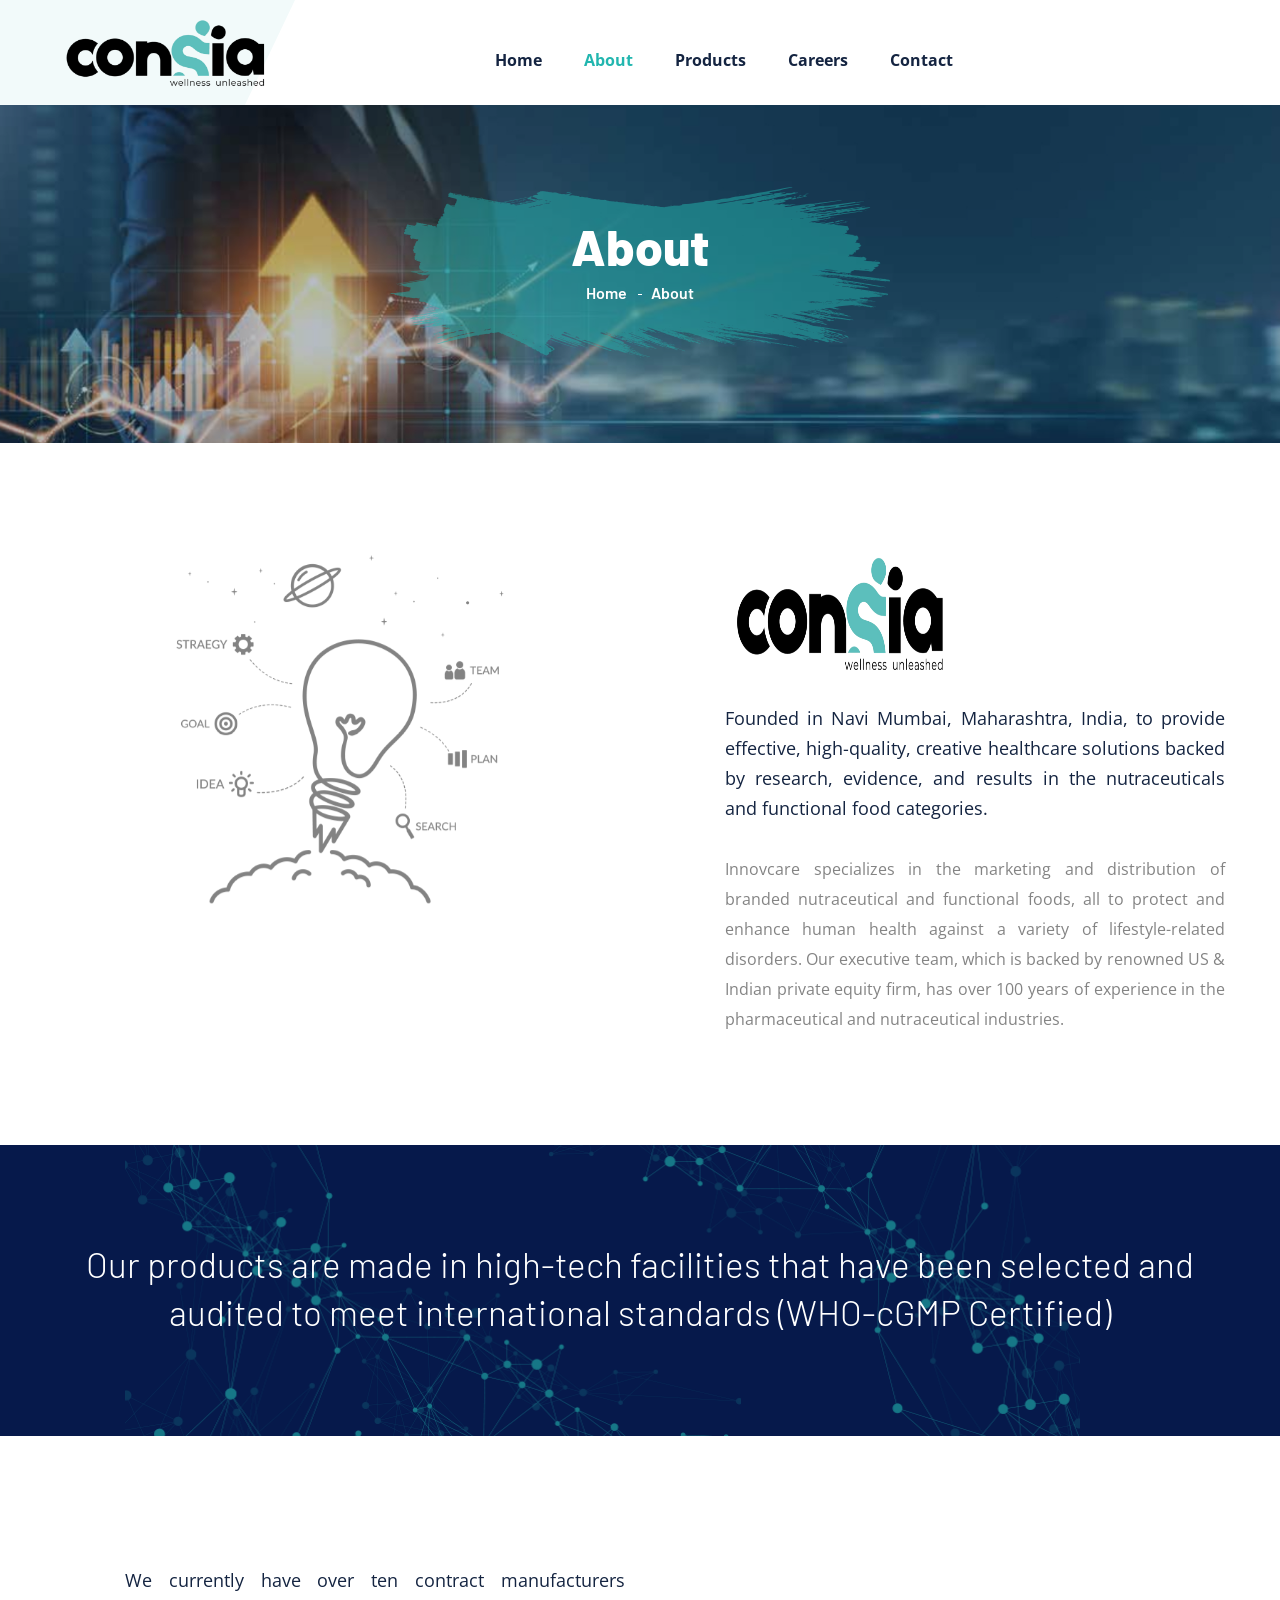
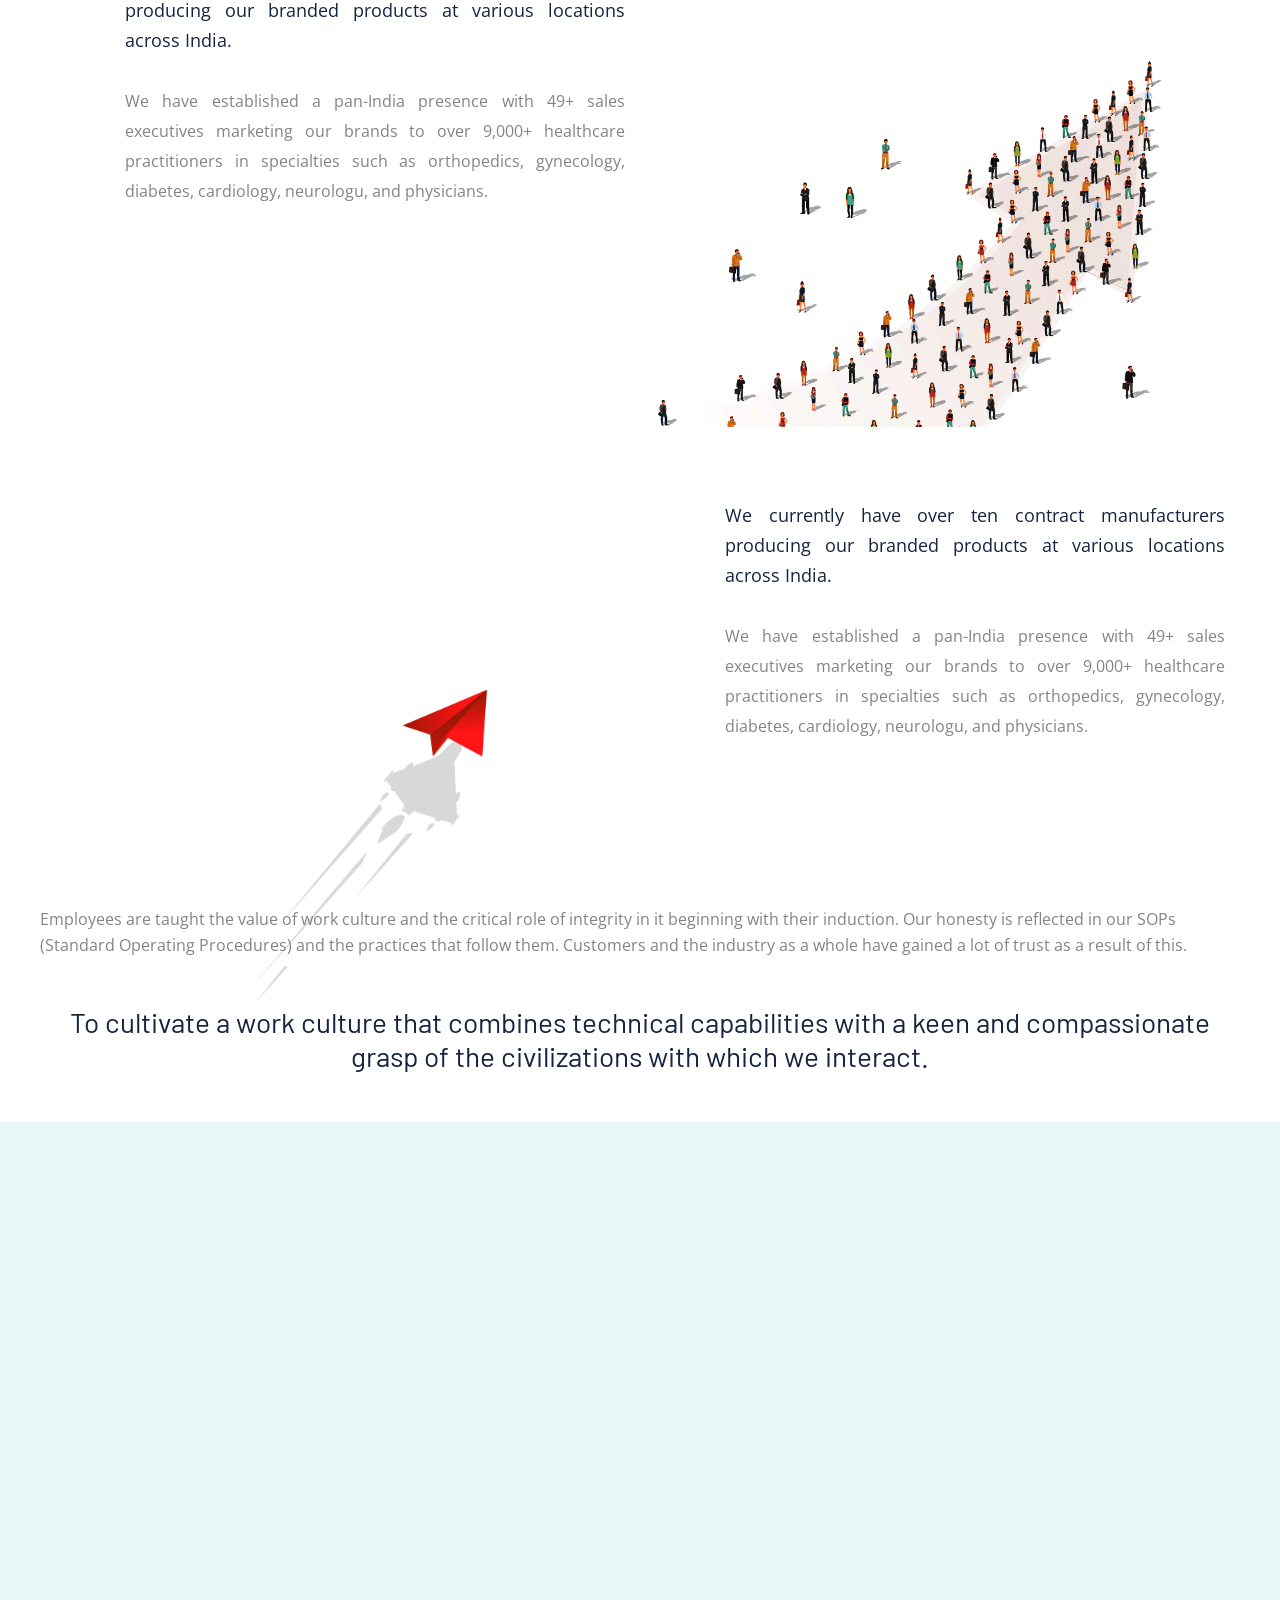
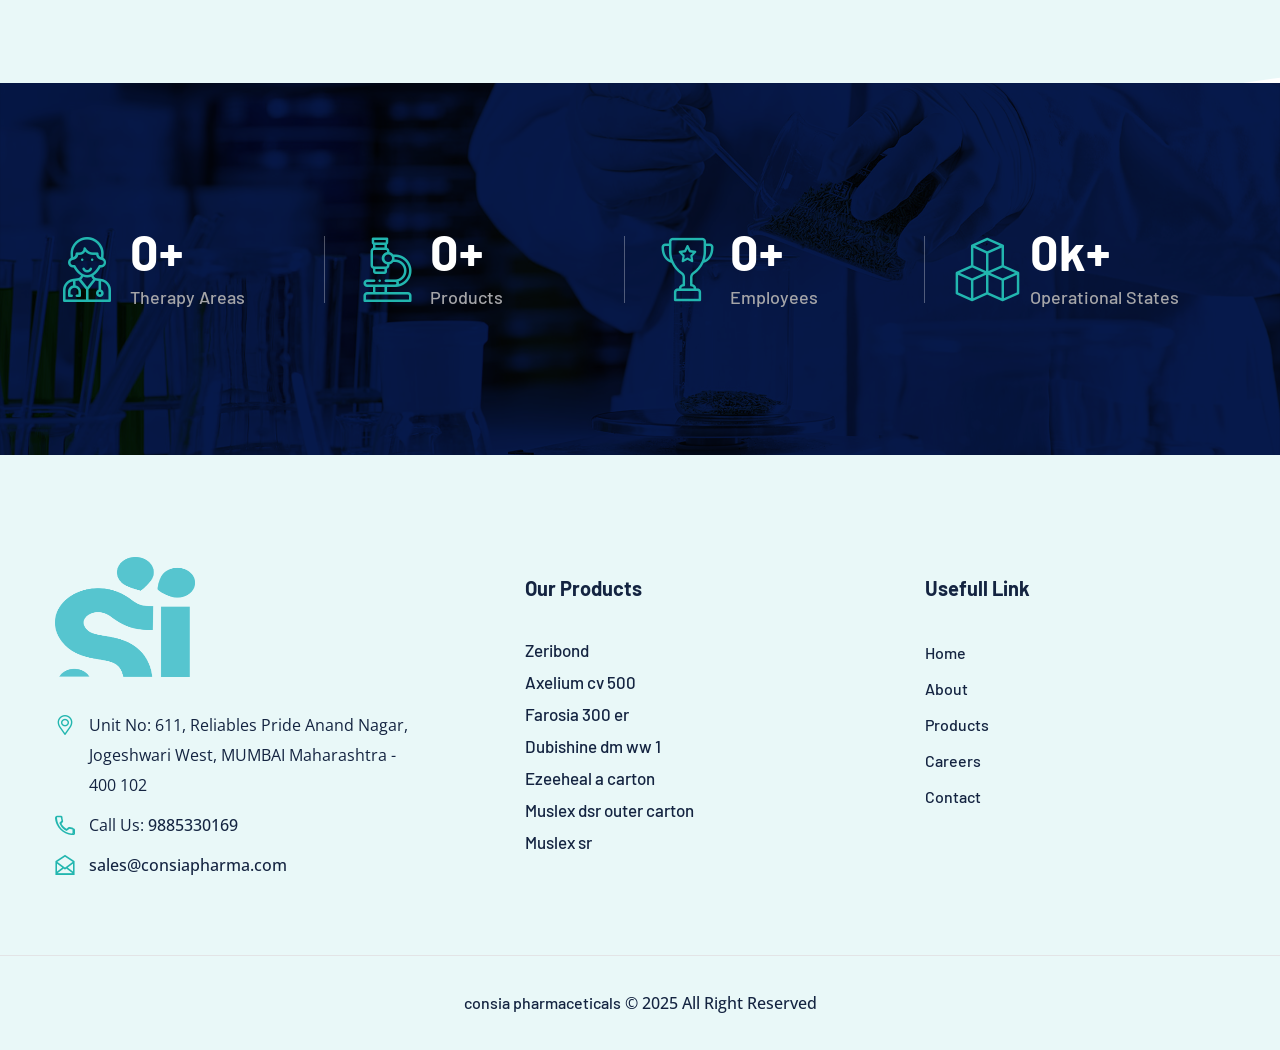
==== commit 728d29fa: "footer alignments done" ====
--- a/about.html
+++ b/about.html
@@ -633,35 +633,35 @@
                                 </div>
                                 <div class="post-inner">
                                     <div class="post">
-                                        <h5><a href="#">ZERIBOND</a></h5>
+                                        <h5><a href="#">Zeribond</a></h5>
                                         <!-- <span class="post-date">27 May, 2021</span> -->
                                     </div>
                                     <div class="post">
-                                        <h5><a href="#">AXELIUM CV 500</a></h5>
+                                        <h5><a href="#">Axelium cv 500</a></h5>
                                         <!-- <span class="post-date">26 May, 2021</span> -->
                                     </div>
                                     <div class="post">
-                                        <h5><a href="#">FAROSIA 300 ER</a></h5>
+                                        <h5><a href="#">Farosia 300 er</a></h5>
                                         <!-- <span class="post-date">25 May, 2021</span> -->
                                     </div>
 
                                     <div class="post">
-                                        <h5><a href="#">DUBISHINE DM ww 1</a></h5>
+                                        <h5><a href="#">Dubishine dm ww 1</a></h5>
                                         <!-- <span class="post-date">25 May, 2021</span> -->
                                     </div>
 
                                     <div class="post">
-                                        <h5><a href="#">EZEEHEAL A CARTON</a></h5>
+                                        <h5><a href="#">Ezeeheal a carton</a></h5>
                                         <!-- <span class="post-date">25 May, 2021</span> -->
                                     </div>
 
                                     <div class="post">
-                                        <h5><a href="#">MUSLEX DSR OUTER CARTON</a></h5>
+                                        <h5><a href="#"> Muslex dsr outer carton</a></h5>
                                         <!-- <span class="post-date">25 May, 2021</span> -->
                                     </div>
 
                                     <div class="post">
-                                        <h5><a href="#">MUSLEXSR</a></h5>
+                                        <h5><a href="#">Muslex sr</a></h5>
                                         <!-- <span class="post-date">25 May, 2021</span> -->
                                     </div>
                                 </div>
@@ -674,12 +674,12 @@
                                 </div>
                                 <div class="widget-content">
                                     <ul class="links-list clearfix">
-                                        <li><a href="index.html">HOME</a></li>
-                                        <li><a href="index.html">ABOUT</a></li>
-                                        <li><a href="index.html">PRODUCTS</a></li>
-                                        <li><a href="index.html">CAREERS</a></li>
-                                        <li><a href="index.html">CONTACXT</a></li>
-                                        <!-- <li><a href="index.html">Policy</a></li> -->
+                                        <li><a href="/">Home</a></li>
+                                        <li><a href="./about">About</a></li>
+                                        <li><a href="./products">Products</a></li>
+                                        <li><a href="./careers">Careers</a></li>
+                                        <li><a href="./contact">Contact</a></li>
+                                        
                                     </ul>
                                 </div>
                             </div>
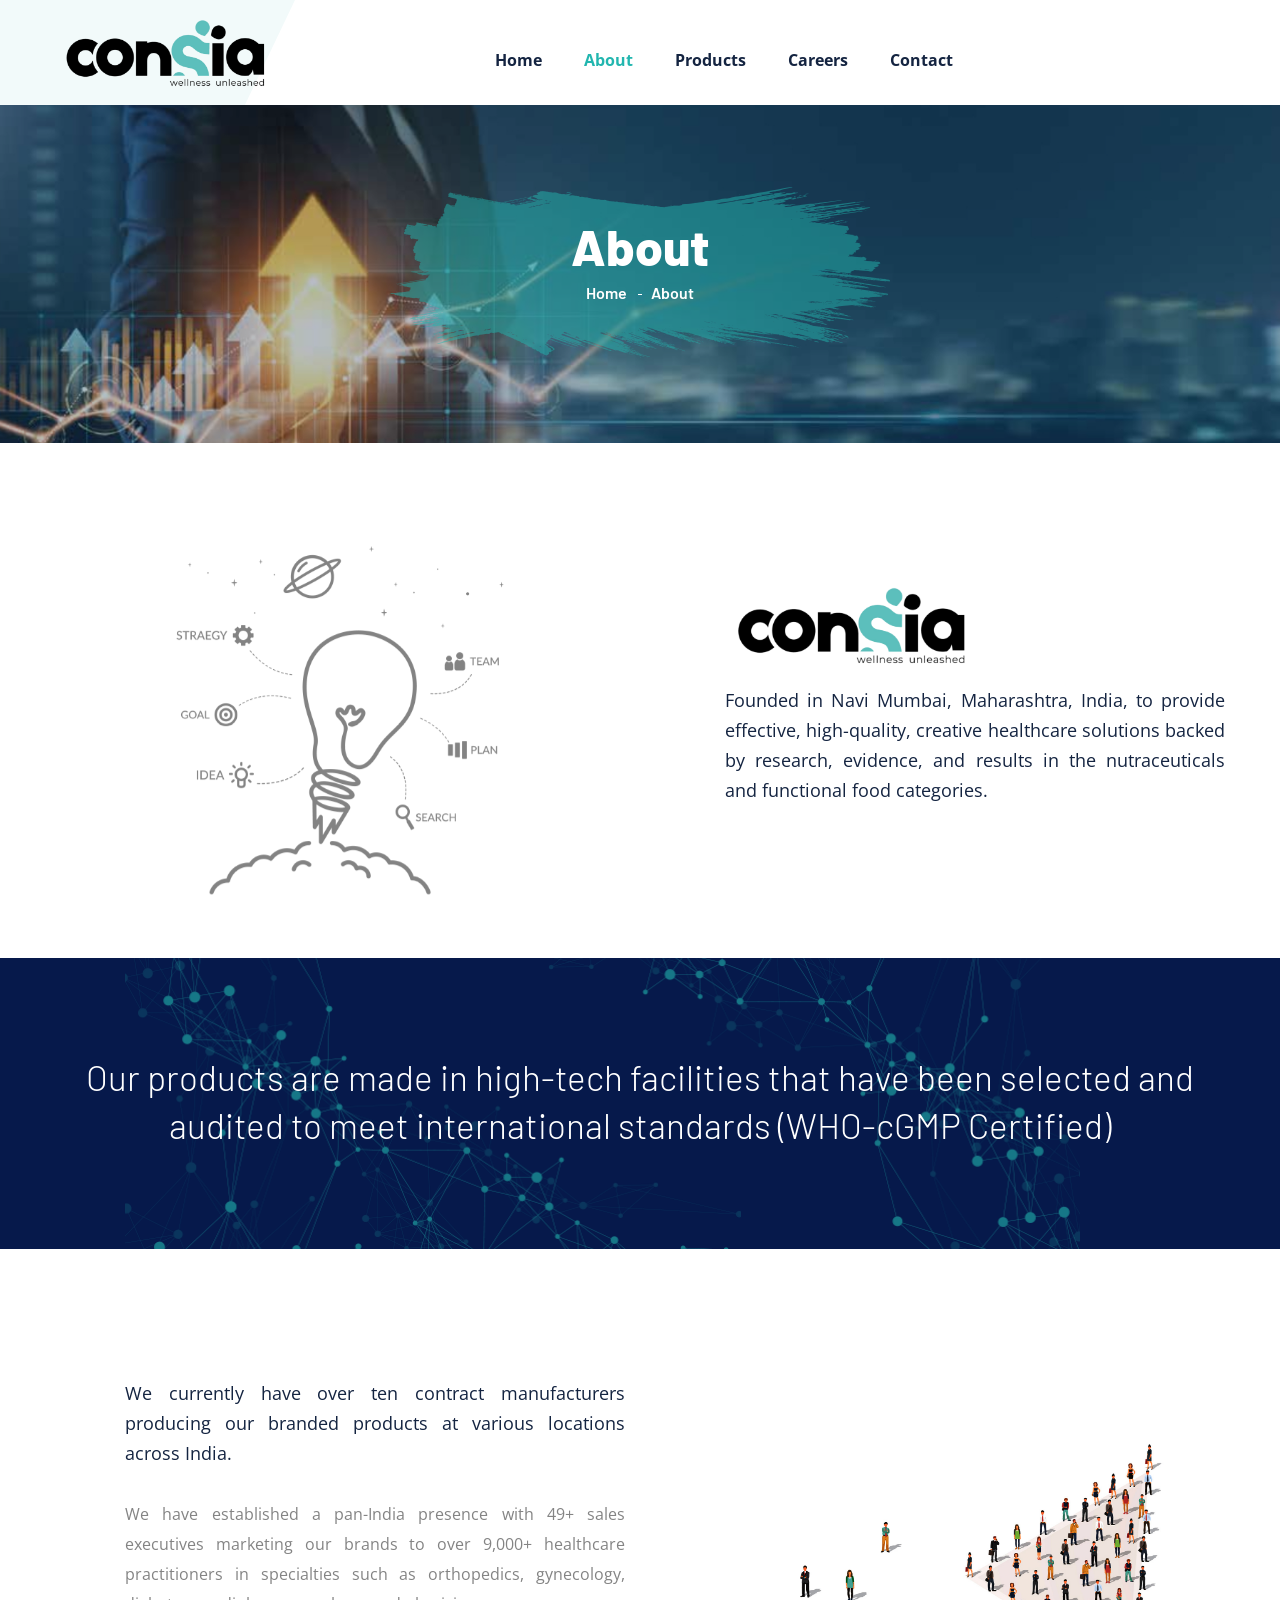
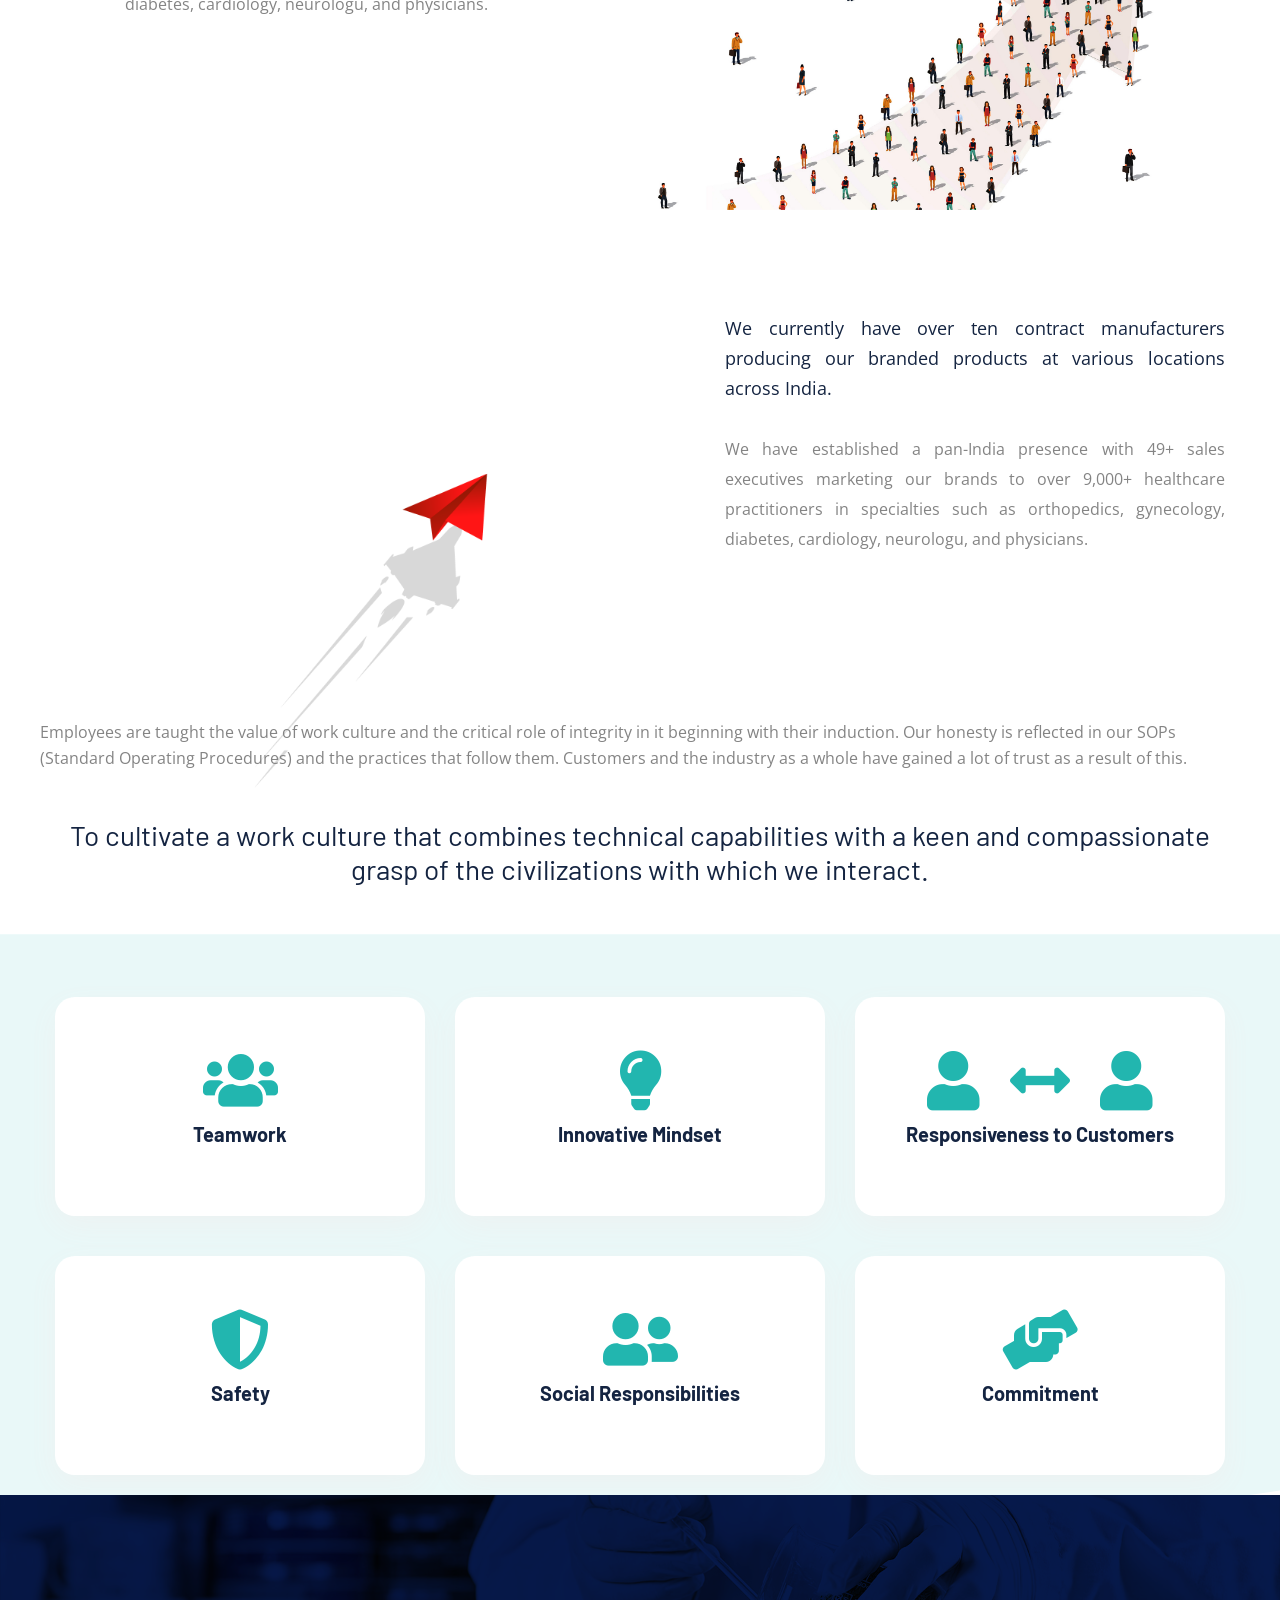
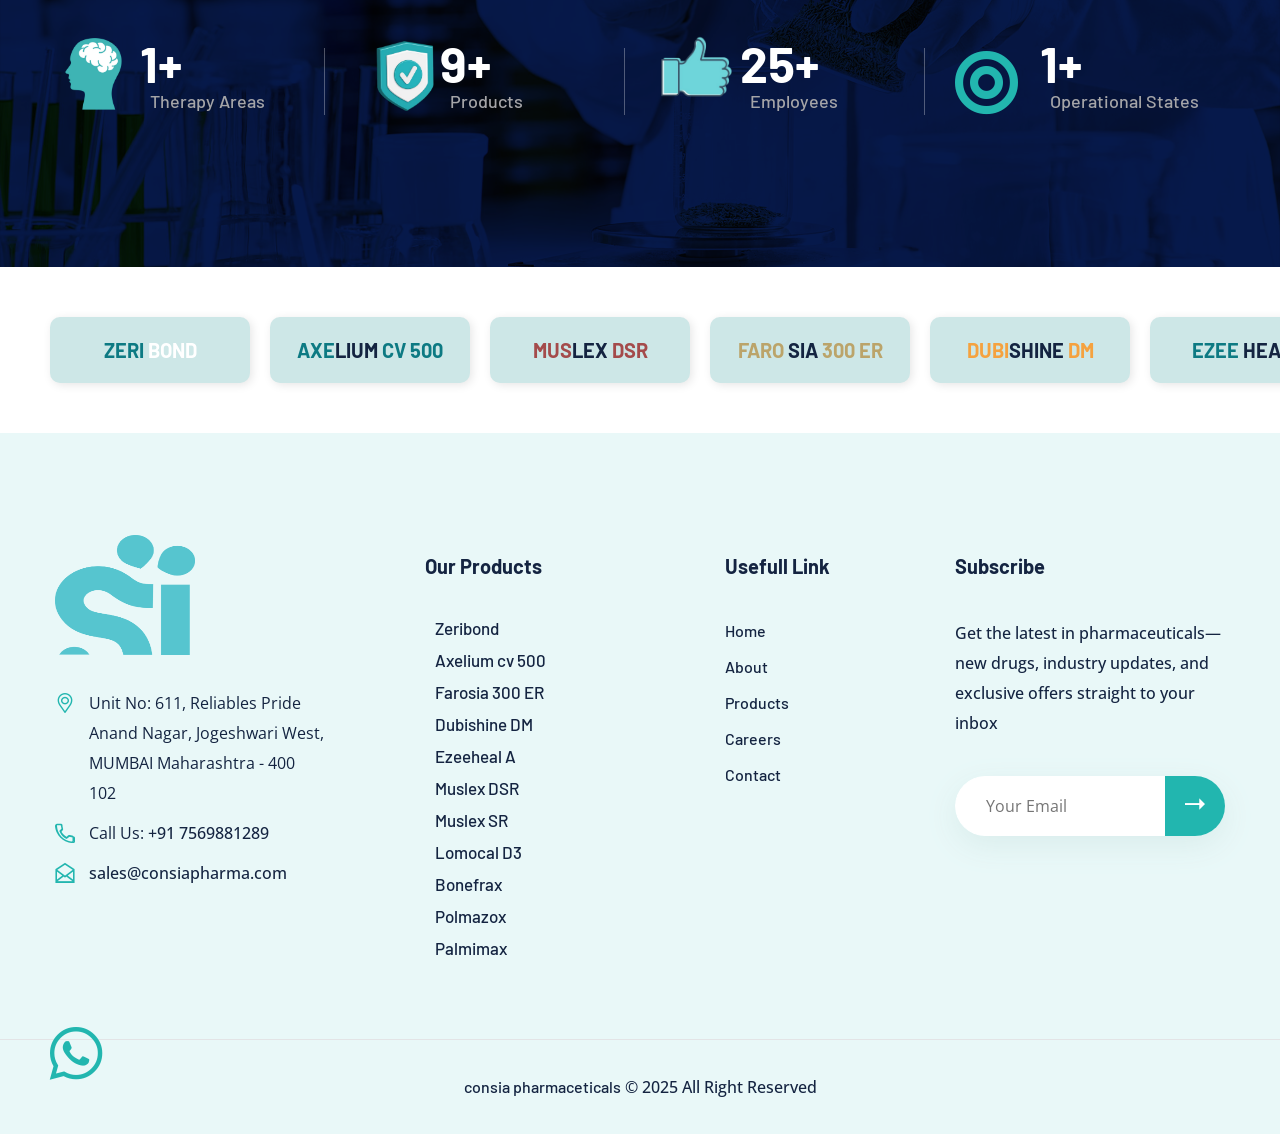
==== commit e4254a94: "all changes done" ====
--- a/about.html
+++ b/about.html
@@ -173,35 +173,35 @@
                 </div>
             </div> -->
             <!-- header-upper -->
-            <!-- <div class="header-upper-two">
+            <div class="header-upper-two upper-header">
                 <div class="auto-container">
                     <div class="upper-inner clearfix">
                         <div class="logo-box pull-left">
-                            <figure class="logo"><a href="index.html"><img src="assets/images/logo.png" alt=""></a></figure>
-                        </div>
-                        <ul class="info-box pull-right clearfix">
+                            <figure class="logo"><a href="/"><img src="assets/images/consiapharma-logo.png" alt="consiapharma-logo"></a></figure>
+                        </div>
+                        <!-- <ul class="info-box pull-right clearfix">
                             <li>
                                 <i class="icon-28"></i>
                                 <h5>Call Us</h5>
-                                <p><a href="tel:357984538">+357 984538</a></p>
+                                <p><a href="tel:+91 7569881289">+91 7569881289</a></p>
                             </li>
                             <li>
                                 <i class="icon-29"></i>
                                 <h5>E-mail Us</h5>
-                                <p><a href="mailto:info@example.com">info@example.com</a></p>
+                                <p><a href="mailto:sales@consiapharma.com">sales@consiapharma.com</a></p>
                             </li>
                             <li class="btn-box"><a href="research.html" class="theme-btn-one">Request A Quote</a></li>
-                        </ul>
-                    </div>
-                </div>
-            </div> -->
+                        </ul> -->
+                    </div>
+                </div>
+            </div>
             <!-- header-lower -->
             <div class="header-lower">
                 <div class="auto-container">
                     <div class="outer-box clearfix">
                         <div class="menu-area pull-left clearfix">
                             
-                            <div class="mobile-nav-toggler">
+                            <div class="mobile-nav-toggler toggler-nav-mobile">
                                 <i class="icon-bar"></i>
                                 <i class="icon-bar"></i>
                                 <i class="icon-bar"></i>
@@ -274,17 +274,17 @@
             <div class="close-btn"><i class="fas fa-times"></i></div>
             
             <nav class="menu-box">
-                <div class="nav-logo"><a href="index.html"><img src="assets/images/logo-2.png" alt="" title=""></a></div>
+                <!-- <div class="nav-logo"><a href="index.html"><img src="assets/images/logo-2.png" alt="" title=""></a></div> -->
                 <div class="menu-outer"><!--Here Menu Will Come Automatically Via Javascript / Same Menu as in Header--></div>
-                <div class="contact-info">
+                <!-- <div class="contact-info">
                     <h4>Contact Info</h4>
                     <ul>
                         <li>Chicago 12, Melborne City, USA</li>
                         <li><a href="tel:+8801682648101">+88 01682648101</a></li>
                         <li><a href="mailto:info@example.com">info@example.com</a></li>
                     </ul>
-                </div>
-                <div class="social-links">
+                </div> -->
+                <!-- <div class="social-links">
                     <ul class="clearfix">
                         <li><a href="index.html"><span class="fab fa-twitter"></span></a></li>
                         <li><a href="index.html"><span class="fab fa-facebook-square"></span></a></li>
@@ -292,14 +292,14 @@
                         <li><a href="index.html"><span class="fab fa-instagram"></span></a></li>
                         <li><a href="index.html"><span class="fab fa-youtube"></span></a></li>
                     </ul>
-                </div>
+                </div> -->
             </nav>
         </div>
         <!-- End Mobile Menu -->
 
 
         <!-- Page Title -->
-        <section class="page-title centred" style="background-image: url(assets/images/background/about-banner-three.jpg);">
+        <section class="page-title centred title-page" style="background-image: url(assets/images/background/about-banner-three.jpg);">
             <div class="auto-container">
                 <div class="content-box">
                     <div class="shape" style="background-image: url(assets/images/shape/shape-63.png);"></div>
@@ -334,13 +334,9 @@
                             </div>
                         </div> -->
                     </div>
-                    <div class="col-lg-6 col-md-12 col-sm-12 content-column">
+                    <div class="col-lg-6 col-md-12 col-sm-12 content-column my-auto">
                         <div class="content_block_1">
-                            <div class="content-box ml-70 box-content">
-                                <!-- <div class="logo-box pull-left">
-                                    <div class="bg-color"></div>
-                                    
-                                </div> -->
+                            <div class="content-box ml-70 box-content ">
                                 <figure class="logo about-logo"><a href="/"><img src="assets/images/consiapharma-logo.png" alt="consiapharma-logo"></a></figure>
                                 <!-- <div class="sec-title">
                                     <figure class="logo"><a href="/"><img src="assets/images/consiapharma-logo.png" alt="consiapharma-logo"></a></figure>
@@ -350,9 +346,9 @@
                                 <div class="bold-text text-bold">
                                     <p>Founded in Navi Mumbai, Maharashtra, India, to provide effective, high-quality, creative healthcare solutions backed by research, evidence, and results in the nutraceuticals and functional food categories. </p>
                                 </div>
-                                <div class="text">
+                                <!-- <div class="text">
                                     <p>Innovcare specializes in the marketing and distribution of branded nutraceutical and functional foods, all to protect and enhance human health against a variety of lifestyle-related disorders. Our executive team, which is backed by renowned US & Indian private equity firm, has over 100 years of experience in the pharmaceutical and nutraceutical industries.</p>
-                                </div>
+                                </div> -->
                                 <!-- <div class="singl-block centred">
                                     <div class="row clearfix">
                                         <div class="col-lg-6 col-md-6 col-sm-12 single-column">
@@ -434,11 +430,11 @@
         <section class="about-style-four sec-pad">
             <div class="auto-container">
                 <div class="row clearfix">
-                    <div class="col-lg-6 col-md-12 col-sm-12 image-column">
+                    <div class="col-lg-6 col-md-12 col-sm-12 image-column order-2 order-lg-1">
                         <figure class="image image-1 paroller"><img src="assets/images/banner/Rocket_red.png" alt=""></figure>
                     </div>
 
-                    <div class="col-lg-6 col-md-12 col-sm-12 content-column my-auto">
+                    <div class="col-lg-6 col-md-12 col-sm-12 content-column my-auto order-1 order-lg-2">
                         <div class="content_block_1">
                             <div class="content-box ml-70 box-content">
                                 <div class="bold-text text-bold">
@@ -457,11 +453,11 @@
         <!-- about-style-four end -->
 
         <!-- about-style-four -->
-        <div class="auto-container">
-            <div class="row clearfix">
+        <div class="auto-container container-auto">
+            <div class="row clearfix about-text-description">
                 <p>Employees are taught the value of work culture and the critical role of integrity in it beginning with their induction. Our honesty is reflected in our SOPs (Standard Operating Procedures) and the practices that follow them. Customers and the industry as a whole have gained a lot of trust as a result of this. </p>
             </div>
-            <h3 class="pt-5 pb-5 text-center">To cultivate a work culture that combines technical capabilities with a keen and compassionate grasp of the civilizations with which we interact.</h3>
+            <h3 class="pt-5 pb-5">To cultivate a work culture that combines technical capabilities with a keen and compassionate grasp of the civilizations with which we interact.</h3>
         </div>
         <!-- about-style-four end -->
 
@@ -542,58 +538,110 @@
         <!-- service-section end -->
 
 
-                <!-- funfact-style-two -->
-                <section class="funfact-style-two" style="background-image: url(assets/images/background/funfact-1.jpg);">
-                    <div class="auto-container">
-                        <div class="row clearfix">
-                            <div class="col-lg-3 col-md-6 col-sm-12 counter-block">
-                                <div class="counter-block-two">
-                                    <div class="inner-box">
-                                        <div class="icon-box"><i class="icon-42"></i></div>
-                                        <div class="count-outer count-box">
-                                            <span class="count-text" data-speed="1500" data-stop="2">0</span><span>+</span>
-                                        </div>
-                                        <h5>Therapy Areas</h5>
-                                    </div>
-                                </div>
-                            </div>
-                            <div class="col-lg-3 col-md-6 col-sm-12 counter-block">
-                                <div class="counter-block-two">
-                                    <div class="inner-box">
-                                        <div class="icon-box"><i class="icon-43"></i></div>
-                                        <div class="count-outer count-box">
-                                            <span class="count-text" data-speed="1500" data-stop="18">0</span><span>+</span>
-                                        </div>
-                                        <h5>Products</h5>
-                                    </div>
-                                </div>
-                            </div>
-                            <div class="col-lg-3 col-md-6 col-sm-12 counter-block">
-                                <div class="counter-block-two">
-                                    <div class="inner-box">
-                                        <div class="icon-box"><i class="icon-44"></i></div>
-                                        <div class="count-outer count-box">
-                                            <span class="count-text" data-speed="1500" data-stop="49">0</span><span>+</span>
-                                        </div>
-                                        <h5>Employees</h5>
-                                    </div>
-                                </div>
-                            </div>
-                            <div class="col-lg-3 col-md-6 col-sm-12 counter-block">
-                                <div class="counter-block-two">
-                                    <div class="inner-box">
-                                        <div class="icon-box"><i class="icon-45"></i></div>
-                                        <div class="count-outer count-box">
-                                            <span class="count-text" data-speed="1500" data-stop="5">0</span><span>k+</span>
-                                        </div>
-                                        <h5>Operational States</h5>
-                                    </div>
-                                </div>
-                            </div>
-                        </div>
-                    </div>
-                </section>
-                <!-- funfact-style-two end -->
+        <!-- funfact-style-two -->
+        <section class="funfact-style-two" style="background-image: url(assets/images/background/funfact-1.jpg);">
+            <div class="auto-container">
+                <div class="row clearfix">
+                    <div class="col-lg-3 col-md-6 col-sm-12 counter-block">
+                        <div class="counter-block-two">
+                            <div class="inner-box box-icon">
+                                <div class="icon-box">
+                                    <img src="./assets/images/icons/human-head-with-brain.png" alt="" width="80" height="80">
+                                    <!-- <i class="fas fa-user-circle"></i> -->
+                                </div>
+                                <div class="count-outer count-box">
+                                    <span class="count-text" data-speed="1500" data-stop="2">0</span><span>+</span>
+                                    <h5>Therapy Areas</h5>
+                                </div>
+                                
+                            </div>
+                        </div>
+                    </div>
+                    <div class="col-lg-3 col-md-6 col-sm-12 counter-block">
+                        <div class="counter-block-two">
+                            <div class="inner-box box-icon">
+                                <div class="icon-box box-icon-img-sheild">
+                                    <img src="./assets/images/icons/product-sheild.png" alt="" width="100" height="110">
+                                    <!-- <i class="icon-43"></i> -->
+                                </div>
+                                <div class="count-outer count-box">
+                                    <span class="count-text" data-speed="1500" data-stop="18">0</span><span>+</span>
+                                    <h5>Products</h5>
+                                </div>
+                                
+                            </div>
+                        </div>
+                    </div>
+                    <div class="col-lg-3 col-md-6 col-sm-12 counter-block">
+                        <div class="counter-block-two">
+                            <div class="inner-box box-icon">
+                                <div class="icon-box box-icon-img-thumbsup">
+                                    <img src="./assets/images/icons/thumbs-up-like.png" alt="" width="80" height="80">
+                                    <!-- <i class="icon-44"></i> -->
+                                </div>
+                                <div class="count-outer count-box">
+                                    <span class="count-text" data-speed="1500" data-stop="49">0</span><span>+</span>
+                                    <h5>Employees</h5>
+                                </div>
+                                
+                            </div>
+                        </div>
+                    </div>
+                    <div class="col-lg-3 col-md-6 col-sm-12 counter-block">
+                        <div class="counter-block-two">
+                            <div class="inner-box box-icon">
+                                <div class="icon-box box-icon-img-target">
+                                    <i class="fas fa-bullseye"></i>
+                                    <!-- <i class="icon-45"></i> -->
+                                </div>
+                                <div class="count-outer count-box">
+                                    <span class="count-text" data-speed="1500" data-stop="3">0</span><span>+</span>
+                                    <h5>Operational States</h5>
+                                </div>
+                                
+                            </div>
+                        </div>
+                    </div>
+                </div>
+            </div>
+        </section>
+        <!-- funfact-style-two end -->
+
+        <!-- news-section -->
+
+        <section class="slider">
+            <div class="scroll-container">
+                <div class="wrapper">
+                    <!-- Original Items -->
+                    <div class="item"><h4><span class="theme-color">ZERI</span> <span class="zeri-two">BOND</span></h4></div>
+                    <div class="item"><h4><span class="theme-color">AXE</span>LIUM <span class="theme-color">CV 500</span></h4></div>
+                    <div class="item"><h4><span class="brand-red">MUS</span>LEX <span class="brand-red">DSR</span></h4></div>
+                    <div class="item"><h4><span class="brand-gold">FARO </span>SIA <span class="brand-gold">300 ER</span></h4></div>
+                    <div class="item"><h4><span class="brand-seabukhthon">DUBI</span>SHINE <span class="brand-seabukhthon">DM</span></h4></div>
+                    <div class="item"><h4><span class="theme-color">EZEE </span>HEAL <span class="theme-color">A</span></h4></div>
+                    <div class="item"><h4><span class="brand-polmazox">POLMA </span>ZOX</h4></div>
+                    <div class="item"><h4><span class="brand-darkgold">MUS</span>LEX <span class="brand-darkgold">SR</span></h4></div>
+                    <div class="item"><h4><span class="brand-bonefrax">BONE</span>FRAX</h4></div>
+                    <div class="item"><h4><span class="brand-lomocal">LOMO</span>CAL D3</h4></div>
+                    <div class="item"><h4><span class="brand-palmimax">PALMI</span>MAX</h4></div>
+        
+                    <!-- Duplicate Items for Infinite Scroll Effect -->
+                    <div class="item"><h4><span class="theme-color">ZERI</span> <span class="zeri-two">BOND</span></h4></div>
+                    <div class="item"><h4><span class="theme-color">AXE</span>LIUM <span class="theme-color">CV 500</span></h4></div>
+                    <div class="item"><h4><span class="brand-red">MUS</span>LEX <span class="brand-red">DSR</span></h4></div>
+                    <div class="item"><h4><span class="brand-gold">FARO </span>SIA <span class="brand-gold">300 ER</span></h4></div>
+                    <div class="item"><h4><span class="brand-seabukhthon">DUBI</span>SHINE <span class="brand-seabukhthon">DM</span></h4></div>
+                    <div class="item"><h4><span class="theme-color">EZEE </span>HEAL <span class="theme-color">A</span></h4></div>
+                    <div class="item"><h4><span class="brand-polmazox">POLMA </span>ZOX</h4></div>
+                    <div class="item"><h4>MUSLEX SR</h4></div>
+                    <div class="item"><h4>BONEFRAX</h4></div>
+                    <div class="item"><h4>LOMOCAL D3</h4></div>
+                    <div class="item"><h4>PALMIMAX</h4></div>
+                </div>
+            </div>
+        </section>
+        
+        <!-- news-section end -->
 
 
         <!-- main-footer -->
@@ -607,7 +655,7 @@
                 </div>
                 <div class="auto-container">
                     <div class="row clearfix">
-                        <div class="col-lg-4 col-md-6 col-sm-12 footer-column">
+                        <div class="col-lg-3 col-md-6 col-sm-12 footer-column">
                             <div class="footer-widget logo-widget">
                                 <div class="footer-logo">
                                     <figure class="logo footer-logo"><a href="/"><img src="assets/images/Graphic1.png" alt=""></a></figure>
@@ -619,14 +667,14 @@
                                             Unit No: 611, Reliables Pride 
                                             Anand Nagar, Jogeshwari West, MUMBAI 
                                             Maharashtra - 400 102</li>
-                                        <li><i class="icon-24"></i>Call Us: <a href="tel:9885330169">9885330169</a></li>
+                                        <li><i class="icon-24"></i>Call Us: <a href="tel:+91 7569881289">+91 7569881289</a></li>
                                         <li><i class="icon-25"></i><a href="mailto:sales@consiapharma.com">sales@consiapharma.com
                                             </a></li>
                                     </ul>
                                 </div>
                             </div>
                         </div>
-                        <div class="col-lg-4 col-md-6 col-sm-12 footer-column">
+                        <div class="col-lg-3 col-md-6 col-sm-12 footer-column">
                             <div class="footer-widget post-widget ml-70">
                                 <div class="widget-title">
                                     <h4>Our Products</h4>
@@ -641,33 +689,49 @@
                                         <!-- <span class="post-date">26 May, 2021</span> -->
                                     </div>
                                     <div class="post">
-                                        <h5><a href="#">Farosia 300 er</a></h5>
+                                        <h5><a href="#">Farosia 300 ER</a></h5>
                                         <!-- <span class="post-date">25 May, 2021</span> -->
                                     </div>
 
                                     <div class="post">
-                                        <h5><a href="#">Dubishine dm ww 1</a></h5>
+                                        <h5><a href="#">Dubishine DM </a></h5>
                                         <!-- <span class="post-date">25 May, 2021</span> -->
                                     </div>
 
                                     <div class="post">
-                                        <h5><a href="#">Ezeeheal a carton</a></h5>
+                                        <h5><a href="#">Ezeeheal A</a></h5>
                                         <!-- <span class="post-date">25 May, 2021</span> -->
                                     </div>
 
                                     <div class="post">
-                                        <h5><a href="#"> Muslex dsr outer carton</a></h5>
+                                        <h5><a href="#">Muslex DSR</a></h5>
                                         <!-- <span class="post-date">25 May, 2021</span> -->
                                     </div>
 
                                     <div class="post">
-                                        <h5><a href="#">Muslex sr</a></h5>
+                                        <h5><a href="#">Muslex SR</a></h5>
                                         <!-- <span class="post-date">25 May, 2021</span> -->
                                     </div>
-                                </div>
-                            </div>
-                        </div>
-                        <div class="col-lg-4 col-md-6 col-sm-12 footer-column">
+                                    <div class="post">
+                                        <h5><a href="#">Lomocal D3</a></h5>
+                                        <!-- <span class="post-date">25 May, 2021</span> -->
+                                    </div>
+                                    <div class="post">
+                                        <h5><a href="#">Bonefrax</a></h5>
+                                        <!-- <span class="post-date">25 May, 2021</span> -->
+                                    </div>
+                                    <div class="post">
+                                        <h5><a href="#">Polmazox</a></h5>
+                                        <!-- <span class="post-date">25 May, 2021</span> -->
+                                    </div>
+                                    <div class="post">
+                                        <h5><a href="#">Palmimax</a></h5>
+                                        <!-- <span class="post-date">25 May, 2021</span> -->
+                                    </div>
+                                </div>
+                            </div>
+                        </div>
+                        <div class="col-lg-3 col-md-6 col-sm-12 footer-column">
                             <div class="footer-widget links-widget ml-70">
                                 <div class="widget-title">
                                     <h4>Usefull Link</h4>
@@ -684,13 +748,13 @@
                                 </div>
                             </div>
                         </div>
-                        <!-- <div class="col-lg-3 col-md-6 col-sm-12 footer-column">
+                        <div class="col-lg-3 col-md-6 col-sm-12 footer-column">
                             <div class="footer-widget subscribe-widget">
                                 <div class="widget-title">
                                     <h4>Subscribe</h4>
                                 </div>
                                 <div class="widget-content">
-                                    <p>Lorem ipsum dlor sit amet, conect adipisicing elit sed do eiusmod.</p>
+                                    <p>Get the latest in pharmaceuticals—new drugs, industry updates, and exclusive offers straight to your inbox</p>
                                     <form action="contact.html" method="post" class="subscribe-form">
                                         <div class="form-group">
                                             <input type="email" name="email" placeholder="Your Email" required="">
@@ -699,7 +763,7 @@
                                     </form>
                                 </div>
                             </div>
-                        </div> -->
+                        </div>
                     </div>
                 </div>
             </div>
@@ -714,6 +778,10 @@
         <!-- main-footer end -->
 
 
+        <a href="https://wa.me/7569881289" class="whatsapp-icon" target="_blank">
+            <i class="fab fa-whatsapp"></i>
+            <!-- <span class="social-title">WhatsApp</span> -->
+          </a>
 
 
         <!--Scroll to top-->
--- a/assets/css/style.css
+++ b/assets/css/style.css
@@ -179,7 +179,7 @@
 
 /* Preloader */
 
-.handle-preloader {
+/* .handle-preloader {
   align-items: center;
   -webkit-align-items: center;
   display: flex;
@@ -312,7 +312,7 @@
     width: 7em;
   }
   .handle-preloader .animation-preloader .txt-loading .letters-loading {font-size: 40px; letter-spacing: 10px;}
-}
+} */
 
 
 .centred{
@@ -1767,6 +1767,7 @@
   z-index: 1;
 }
 
+
 .banner-carousel .content-box h2{
   display: block;
   font-size: 44px;
@@ -9567,12 +9568,12 @@
   /* box-shadow: 0 10px 30px; */
   margin-bottom: 60px;
   transition: all 500ms ease;
-  height: 60vh;
+  height: 50vh;
 }
 
 .about-logo img{
-  width: 50%;
-  height:20vh;
+  width: 55%;
+  height:auto;
 }
 
 .paroller img{
@@ -9653,7 +9654,7 @@
 .news-block-one .inner-box .lower-content{
   position: relative;
   /* padding: 0px 10px 0px 10px; */
-  margin: 0px 0px 0px 100px;
+  margin: 0px 0px 0px 0px;
 }
 
 .google-map-section .info-section .info-inner {
@@ -9669,4 +9670,462 @@
   padding: 0px;
   display: inline-block !important;
   margin: 25px 0px 0px 200px;
-}+}
+
+.whatsapp-icon {
+  position:relative;
+}
+.whatsapp-icon .fa-whatsapp{
+  position: absolute;
+  bottom: 50px;
+  left: 50px;
+  font-size:60px;
+  color: #22b6af;
+}
+
+.bg-content img{
+  background-size: contain;
+}
+
+.box-icon img{
+  margin-top: -20px;
+}
+.box-icon .count-box,h5{
+  padding-left: 10px;
+}
+
+.page-title .title h1 {
+  display: block;
+  font-size: 50px;
+  line-height: 58px;
+  color: #fff;
+  font-weight: 800;
+  text-align: center;
+}
+
+.more-btn{
+  text-align:center;
+}
+
+.video-btn{
+  text-align:center;
+}
+.copyright{
+  text-align: center;
+}
+.bread-crumb{
+  text-align: center;
+}
+.pagination{
+  text-align: center;
+}
+
+
+
+
+
+.theme-color{
+  color: #0d7a83;
+}
+.zeri-two{
+  color: #fff;
+}
+
+.theme-color{
+  color: #0d7a83;
+}
+
+.brand-red{
+  color: #a44b4b;
+}
+
+.brand-gold{
+  color: #bba46a;
+}
+
+.brand-seabukhthon{
+  color: #f5a23f;
+}
+
+.brand-polmazox{
+  color: #4757a6;
+}
+.brand-darkgold{
+  color: #f07e02;
+}
+
+.brand-bonefrax{
+  color: #f6843b;
+}
+
+.brand-lomocal{
+  color: #faba7a;
+}
+
+.brand-palmimax{
+  color: #e86f40;
+}
+
+
+
+
+
+
+.news-section {
+  background: #f9f9f9;
+}
+
+.scroll-container {
+  width: 100%;
+  overflow: hidden; 
+  position: relative;
+}
+
+.scroll-content {
+  display: flex;
+  gap: 50px; 
+  animation: scroll-loop 10s linear infinite; 
+}
+
+.news-block-one {
+  min-width: calc(100% / 5); 
+  background: #cde7e7;
+  width: fit-content;
+  box-shadow: 0 2px 5px rgba(0, 0, 0, 0.1); 
+  border-radius: 10px;
+  padding:35px;
+  text-align: center;
+  white-space: nowrap;
+}
+
+@keyframes scroll-loop {
+  0% {
+    transform: translateX(0);
+  }
+  100% {
+    transform: translateX(-100%);
+  }
+}
+
+
+
+
+
+
+
+
+
+
+
+
+
+/* Smooth preloader animations with delays */
+.handle-preloader {
+  align-items: center;
+  display: flex;
+  height: 100%;
+  justify-content: center;
+  position: fixed;
+  background-color: #ffff;
+  left: 0;
+  top: 0;
+  width: 100%;
+  z-index: 9999999;
+}
+
+.preloader-close {
+  position: fixed;
+  z-index: 99999999;
+  font-size: 14px;
+  background: #fff;
+  padding: 5px 20px;
+  cursor: pointer;
+  right: 0;
+  top: 0;
+  font-weight: 600;
+  border-bottom-left-radius: 4px;
+}
+
+.handle-preloader .animation-preloader {
+  position: absolute;
+  z-index: 100;
+}
+
+.handle-preloader .animation-preloader .spinner {
+  animation: spinner 4s infinite linear;
+  border-radius: 50%;
+  height: 150px;
+  margin: 0 auto 45px auto;
+  width: 150px;
+}
+
+.handle-preloader .animation-preloader .txt-loading {
+  text-align: center;
+  user-select: none;
+}
+
+.handle-preloader .animation-preloader .txt-loading .letters-loading {
+  font-family: "Barlow", sans-serif;
+  font-weight: 500;
+  letter-spacing: 15px;
+  display: inline-block;
+  position: relative;
+  font-size: 70px;
+  line-height: 70px;
+  text-transform: uppercase;
+  color: #22b6af;
+  opacity: 0;
+  animation: letters-loading 5s ease-in-out infinite;
+}
+
+
+.handle-preloader .animation-preloader .txt-loading .letters-loading:nth-child(2) {
+  animation-delay: 0.2s;
+}
+.handle-preloader .animation-preloader .txt-loading .letters-loading:nth-child(3) {
+  animation-delay: 0.3s;
+}
+.handle-preloader .animation-preloader .txt-loading .letters-loading:nth-child(4) {
+  animation-delay: 0.4s;
+}
+.handle-preloader .animation-preloader .txt-loading .letters-loading:nth-child(5) {
+  animation-delay: 0.5s;
+}
+.handle-preloader .animation-preloader .txt-loading .letters-loading:nth-child(6) {
+  animation-delay: 0.6s;
+}
+
+
+.handle-preloader .loader-section {
+  background-color: #ffffff;
+  height: 100%;
+  position: fixed;
+  top: 0;
+  width: calc(50% + 1px);
+}
+
+.preloader .loaded .animation-preloader {
+  opacity: 0;
+  transition: 1s ease-out;
+}
+
+.handle-preloader .animation-preloader .spinner {
+  border: 3px solid #ffffff;
+  border-top-color: rgba(255, 255, 255, 0.5);
+}
+
+
+@keyframes spinner {
+  from {
+    transform: rotate(0deg);
+  }
+  to {
+    transform: rotate(360deg);
+  }
+}
+
+@keyframes letters-loading {
+  0% {
+    opacity: 0;
+    transform: translateY(30px);
+  }
+  50% {
+    opacity: 1;
+    transform: translateY(0);
+  }
+  100% {
+    opacity: 0;
+    transform: translateY(-30px);
+  }
+}
+
+
+.upper-header{
+  display: none;
+}
+
+.container-auto h3{
+  text-align:center;
+}
+
+.sec-title h6 {
+  font-size: 25px;
+}
+
+.banner-carousel .content-box h2 {
+  display: block;
+  font-size: 45px;
+  line-height: 54px;
+  font-weight: 700;
+  margin-bottom: 21px;
+}
+
+
+
+
+/* brands smooth scroll */
+.scroll-container {
+  width: 100%;
+  overflow: hidden;
+  white-space: nowrap;
+}
+
+.wrapper {
+  display: flex;
+  gap: 20px;
+  padding: 50px;
+  width: max-content;
+  animation: scrollRight 30s linear infinite;
+}
+
+.item {
+  min-width: 200px;
+  background: #cde7e7;
+  padding: 20px;
+  text-align: center;
+  border-radius: 10px;
+  box-shadow: 2px 2px 10px rgba(0, 0, 0, 0.1);
+}
+
+
+@keyframes scrollRight {
+  from {
+      transform: translateX(0);
+  }
+  to {
+      transform: translateX(-50%);
+  }
+}
+
+
+@media (min-width:320px) and (max-width:480px){
+  .mobile-menu .menu-box {
+    position: absolute;
+    left: 0px;
+    top: 0px;
+    width: 100%;
+    height: 100%;
+    max-height: 100%;
+    overflow-y: auto;
+    background: #22b6af;
+    padding: 0px 0px;
+    z-index: 5;
+    opacity: 0;
+    visibility: hidden;
+    border-radius: 0px;
+    -webkit-transform: translateX(100%);
+    -ms-transform: translateX(100%);
+    transform: translateX(100%);
+    transition: all 900ms ease !important;
+}
+
+.upper-header{
+  display: block;
+}
+
+.toggler-nav-mobile{
+  margin-bottom: 15px;
+}
+
+
+.banner-carousel .content-box .content-bg{
+  visibility:visible !important;
+}
+
+.banner-btn{
+  display: none;
+}
+
+.sec-title h6{
+  font-size: 20px;
+}
+
+.banner-carousel .content-box h2 {
+  font-size: 26px !important;
+  line-height: 44px;
+}
+
+.content_block_1 .content-box .bold-text p {
+  font-size: 16px !important;
+  line-height: 30px;
+  color: #222;
+}
+
+.cta-style-two .text h2 {
+  font-size: 20px !important;
+  line-height: 30px !important;
+  font-weight: 400 !important;
+  text-align: justify;
+}
+
+.box-icon-img-sheild{
+  margin-left: -30px !important;
+}
+.box-icon-img-thumbsup{
+  margin-left: -10px;
+}
+.box-icon-img-target{
+  margin-left: 18px;
+}
+
+.box-icon{
+  margin-bottom: 50px !important;
+}
+
+.title-page {
+  position: relative !important;
+  width: 100% !important;
+  padding:0px 0px 0px 0px !important;
+  background-size: cover !important;
+  background-repeat: no-repeat !important;
+  background-position: center !important;
+  height: 25vh !important;
+}
+
+.title-page .content-box .shape {
+  position: absolute;
+  left: 0px;
+  top: 0px;
+  width: 100%;
+  height: 142px;
+  margin: 0 auto;
+  background-repeat: no-repeat;
+  background-position: top center;
+}
+
+.title-page .content-box {
+  position: relative;
+  display: block;
+  padding-top: 24px;
+}
+
+.about-logo img {
+  width: 75%;
+  height: auto;
+  padding-top: 45px;
+}
+
+.about-text-description p{
+  padding: 0px 15px;
+  text-align: justify;
+}
+
+.container-auto h3{
+  text-align:justify;
+  font-size: 18px;
+}
+
+.service-block-two .inner-box {
+  position: relative;
+  display: block;
+  background: #fff;
+  border-radius: 20px;
+  padding: 30px 30px 45px 30px;
+  /* box-shadow: 0 0 0 0; */
+  /* box-shadow: 0 10px 30px; */
+  margin-bottom: 60px;
+  transition: all 500ms ease;
+  height: 294px !important;
+}
+}
+
--- a/assets/css/responsive.css
+++ b/assets/css/responsive.css
@@ -176,8 +176,9 @@
 @media only screen and (max-width: 991px){
 
   .banner-carousel .content-box .content-bg{
-    display: none;
-  }
+    visibility:visible;
+  }
+
 
   .banner-section.style-one .banner-carousel .content-box .text{
     max-width: 100%;
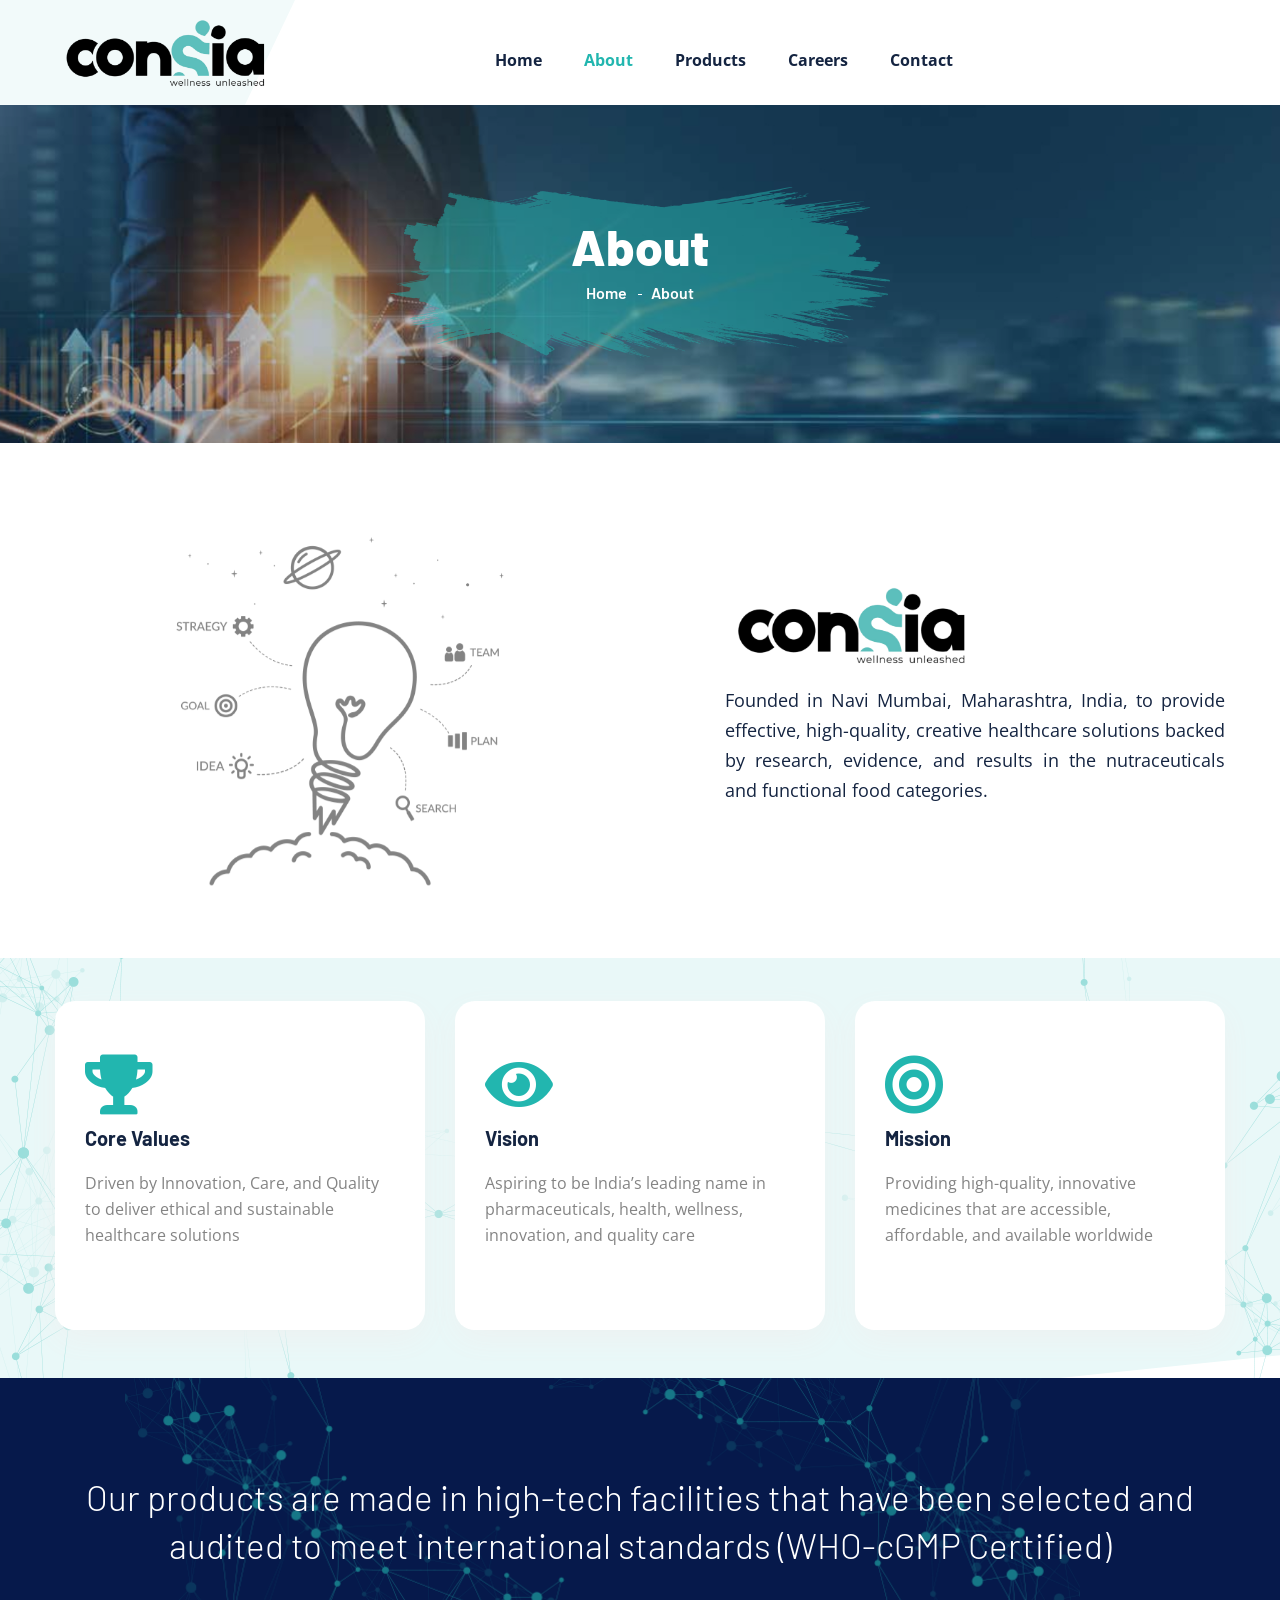
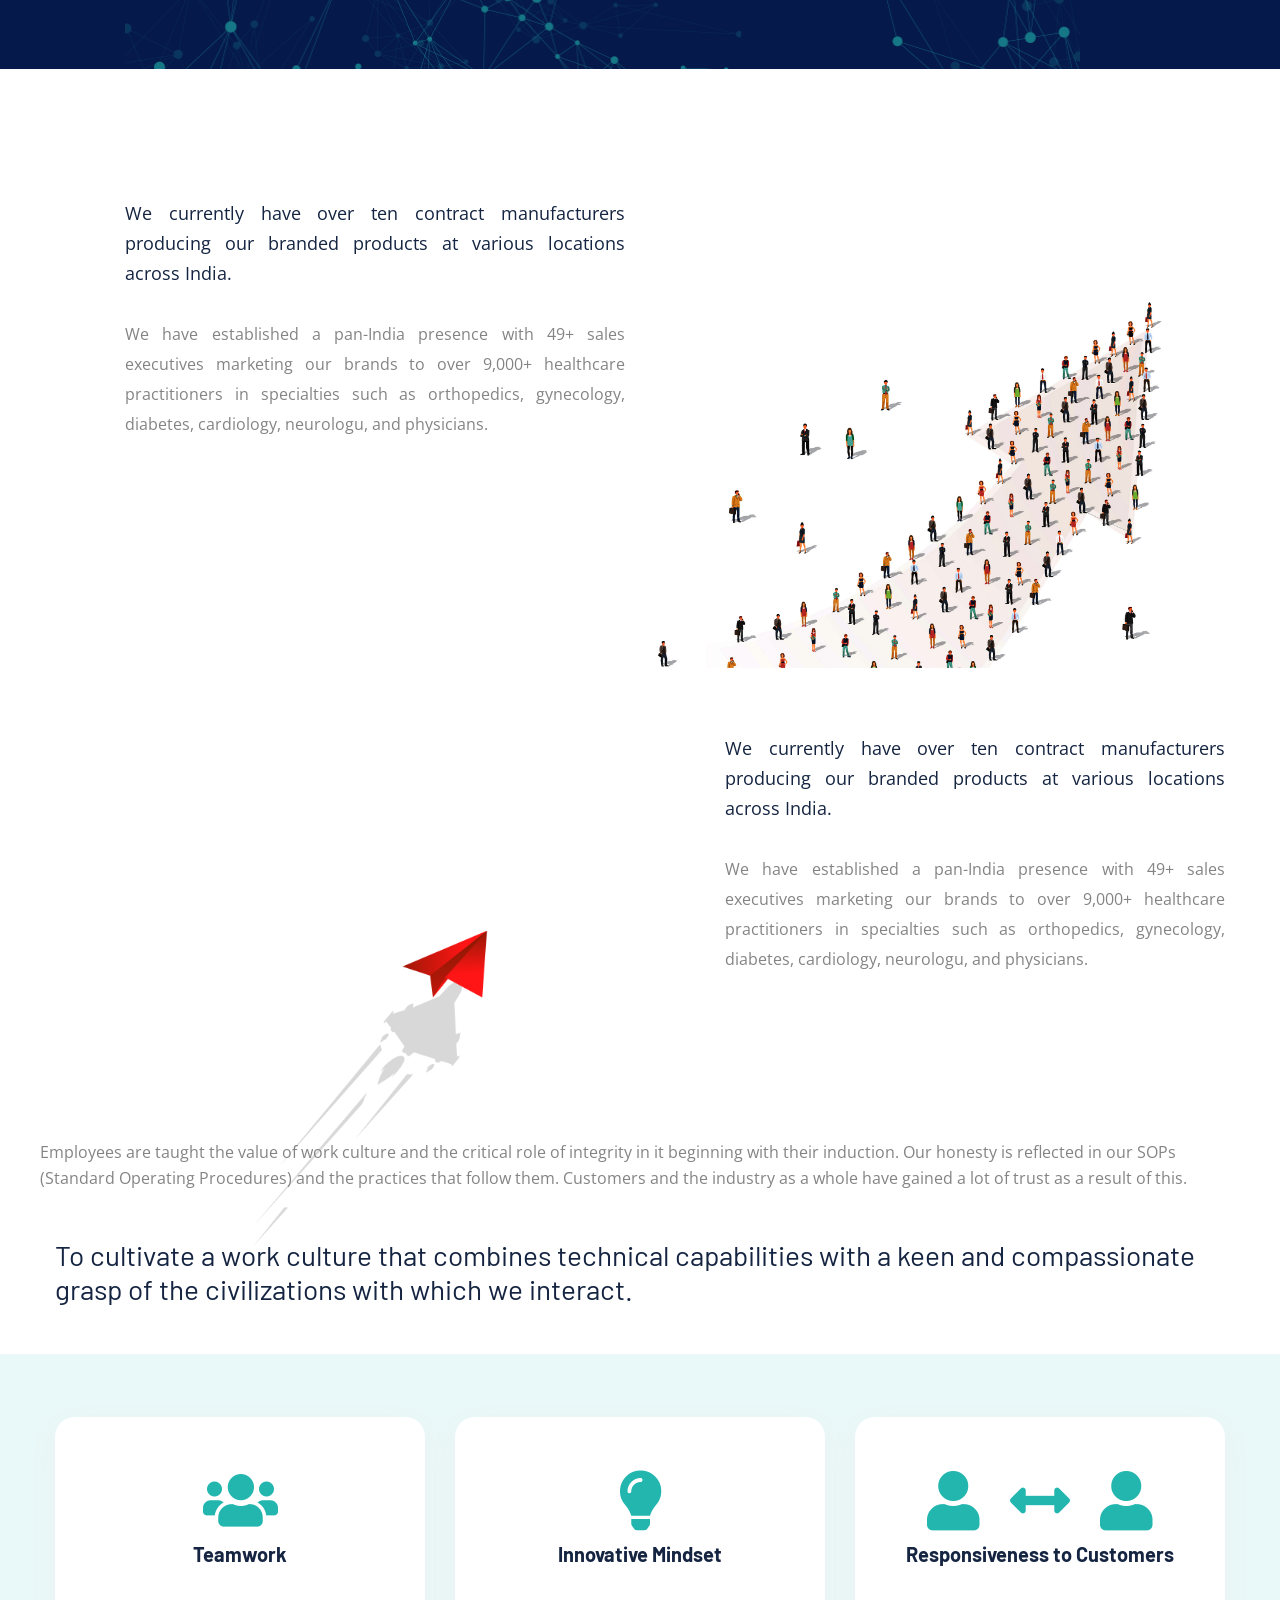
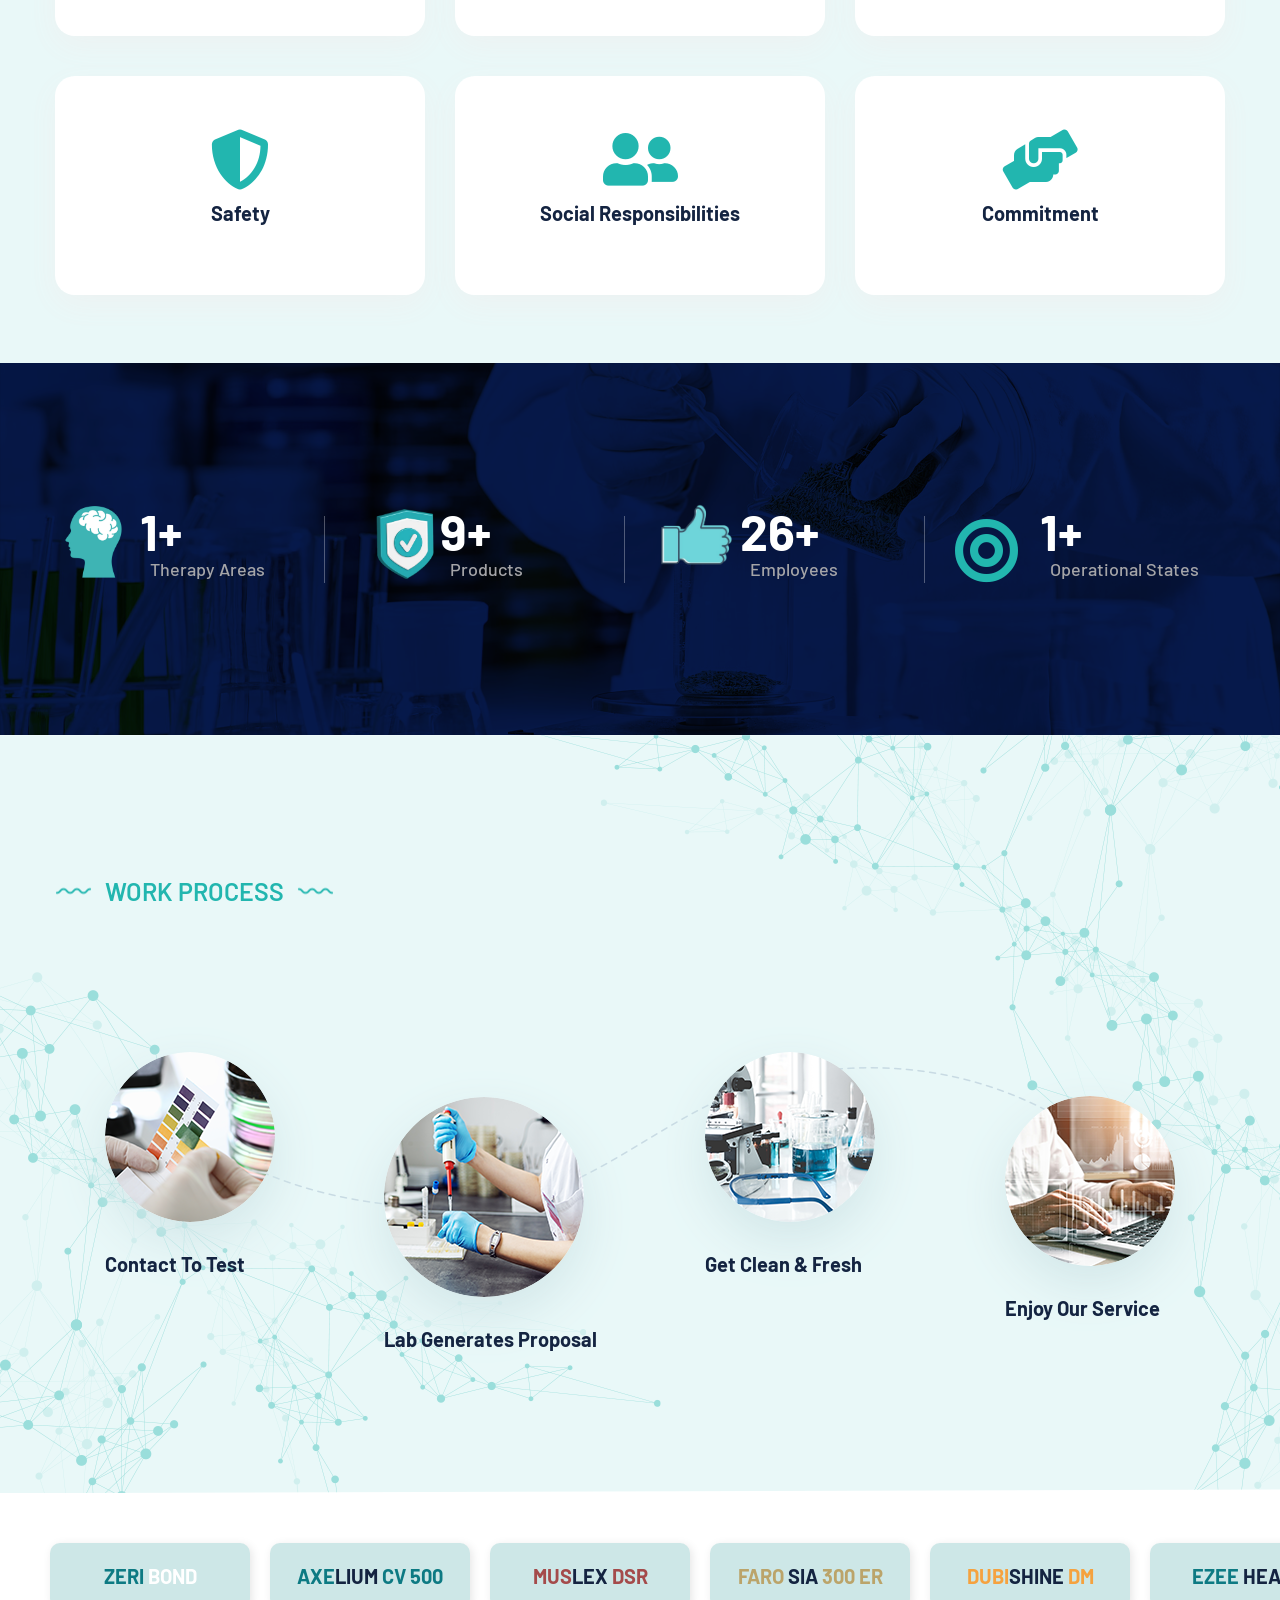
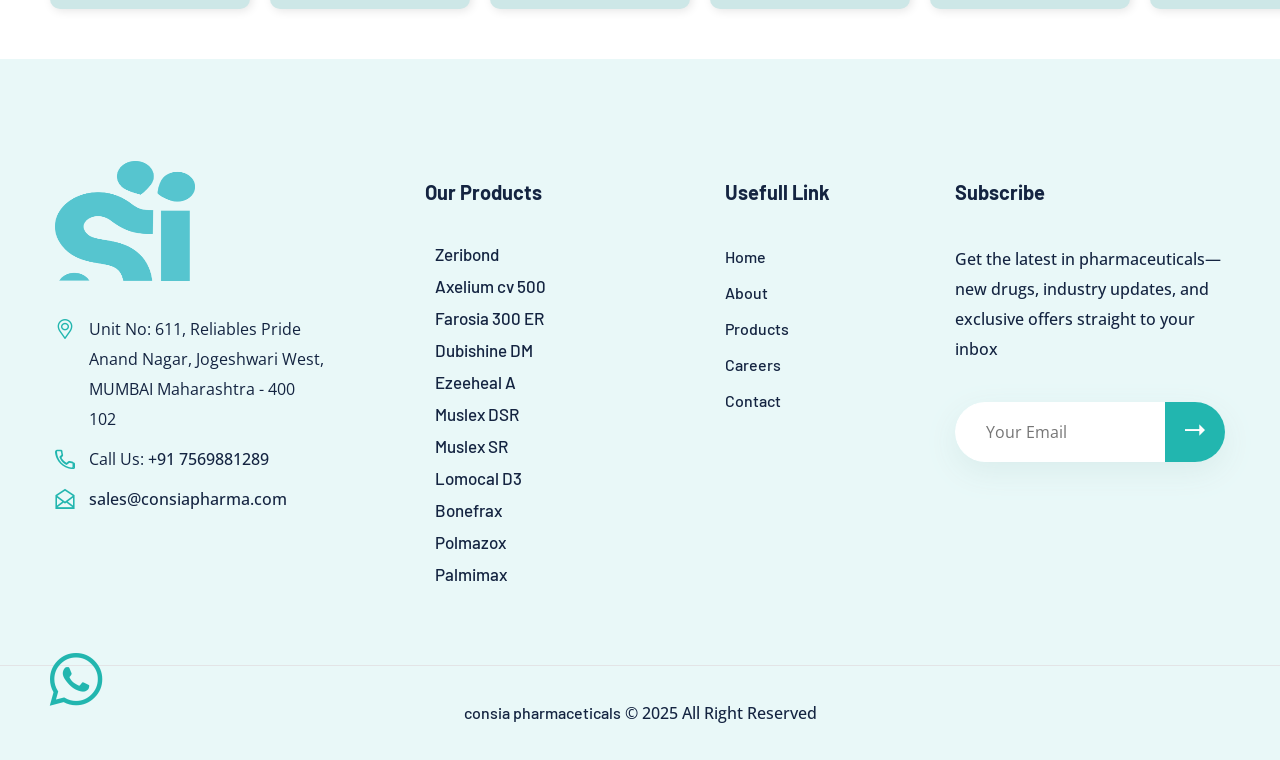
==== commit f6aa23fb: "changes done" ====
--- a/about.html
+++ b/about.html
@@ -376,6 +376,74 @@
         <!-- about-style-four end -->
 
 
+
+        <!-- service-section -->
+        <section class="service-section pb-5">
+            <div class="pattern-layer">
+                <div class="pattern-1 wow zoomIn animated" data-wow-delay="00ms" data-wow-duration="1500ms" style="background-image: url(assets/images/shape/shape-3.png);"></div>
+                <div class="pattern-2  wow zoomIn animated" data-wow-delay="300ms" data-wow-duration="1500ms" style="background-image: url(assets/images/shape/shape-4.png);"></div>
+            </div>
+            <div class="auto-container">
+               
+                <div class="row clearfix">
+                    <div class="col-lg-4 col-md-6 col-sm-12 service-block">
+                        <div class="service-block-one wow fadeInUp animated" data-wow-delay="200ms" data-wow-duration="1500ms">
+                            <div class="inner-box">
+                                <div class="icon-box"><i class="fas fa-trophy"></i></div>
+                                <h4>Core Values</h4>
+                                <p>Driven by Innovation, Care, and Quality to deliver ethical and sustainable healthcare solutions</p>
+                                <!-- <div class="btn-box"><a href="research.html" class="theme-btn-two">Read More</a></div> -->
+                            </div>
+                        </div>
+                    </div>
+                    <div class="col-lg-4 col-md-6 col-sm-12 service-block">
+                        <div class="service-block-one wow fadeInUp animated" data-wow-delay="00ms" data-wow-duration="1500ms">
+                            <div class="inner-box">
+                                <div class="icon-box"><i class="fas fa-eye"></i> </div>
+                                <h4>Vision</h4>
+                                <p>Aspiring to be India’s leading name in pharmaceuticals, health, wellness, innovation, and quality care</p>
+                                <!-- <div class="btn-box"><a href="research.html" class="theme-btn-two">Read More</a></div> -->
+                            </div>
+                        </div>
+                    </div>
+                    <div class="col-lg-4 col-md-6 col-sm-12 service-block">
+                        <div class="service-block-one wow fadeInUp animated" data-wow-delay="200ms" data-wow-duration="1500ms">
+                            <div class="inner-box">
+                                <div class="icon-box"><i class="fas fa-bullseye"></i></div>
+                                <h4>Mission</h4>
+                                <p>Providing high-quality, innovative medicines that are accessible, affordable, and available worldwide</p>
+                                <!-- <div class="btn-box"><a href="research.html" class="theme-btn-two">Read More</a></div> -->
+                            </div>
+                        </div>
+                    </div>
+
+                    
+                    <!-- <div class="col-lg-3 col-md-6 col-sm-12 service-block">
+                        <div class="service-block-one wow fadeInUp animated" data-wow-delay="400ms" data-wow-duration="1500ms">
+                            <div class="inner-box">
+                                <div class="icon-box"><i class="icon-7"></i></div>
+                                <h4><a href="research.html">Clinical <br />Biochemistry Tests</a></h4>
+                                <p>Excepteur sint ocecat pro dent sunt in culpa.</p>
+                                <div class="btn-box"><a href="research.html" class="theme-btn-two">Read More</a></div>
+                            </div>
+                        </div>
+                    </div>
+                    <div class="col-lg-3 col-md-6 col-sm-12 service-block">
+                        <div class="service-block-one wow fadeInUp animated" data-wow-delay="600ms" data-wow-duration="1500ms">
+                            <div class="inner-box">
+                                <div class="icon-box"><i class="icon-8"></i></div>
+                                <h4><a href="research.html">Clinical <br />Histopatology Tests</a></h4>
+                                <p>Excepteur sint ocecat pro dent sunt in culpa.</p>
+                                <div class="btn-box"><a href="research.html" class="theme-btn-two">Read More</a></div>
+                            </div>
+                        </div>
+                    </div> -->
+                </div>
+            </div>
+        </section>
+        <!-- service-section end -->
+
+
                 <!-- cta-style-two -->
                 <section class="cta-style-two bg-color-4">
                     <div class="pattern-layer">
@@ -463,7 +531,7 @@
 
 
         <!-- service-section -->
-        <section class="service-section">
+        <section class="service-section pb-5">
             <!-- <div class="pattern-layer">
                 <div class="pattern-1 wow zoomIn animated" data-wow-delay="00ms" data-wow-duration="1500ms" style="background-image: url(assets/images/shape/shape-3.png);"></div>
                 <div class="pattern-2  wow zoomIn animated" data-wow-delay="300ms" data-wow-duration="1500ms" style="background-image: url(assets/images/shape/shape-4.png);"></div>
@@ -538,6 +606,7 @@
         <!-- service-section end -->
 
 
+
         <!-- funfact-style-two -->
         <section class="funfact-style-two" style="background-image: url(assets/images/background/funfact-1.jpg);">
             <div class="auto-container">
@@ -606,6 +675,80 @@
             </div>
         </section>
         <!-- funfact-style-two end -->
+
+        <!-- research-style-two -->
+        <section class="research-style-two centred bg-color-1">
+            <div class="pattern-layer">
+                <div class="pattern-1" style="background-image: url(assets/images/shape/shape-65.png);"></div>
+                <div class="pattern-2" style="background-image: url(assets/images/shape/shape-66.png);"></div>
+            </div>
+            <div class="auto-container">
+                <div class="sec-title centred">
+                    <h6>Work Process</h6>
+                    <!-- <h2>Medical, Medicine and Health <br />Science Topic</h2> -->
+                </div>
+                <div class="inner-content">
+                    <div class="shape" style="background-image: url(assets/images/shape/shape-64.png);"></div>
+                    <div class="row clearfix process">
+                        <div class="col-lg-3 col-md-6 col-sm-12 research-block">
+                            <div class="research-block-two wow fadeInUp animated" data-wow-delay="00ms" data-wow-duration="1500ms">
+                                <div class="inner-box">
+                                    <figure class="image-box">
+                                        <img src="assets/images/resource/research-1.png" alt="">
+                                        <!-- <h5>01</h5> -->
+                                    </figure>
+                                    <div class="text">
+                                        <h4>Contact To Test</h4>
+                                    </div>
+                                </div>
+                            </div>
+                        </div>
+                        <div class="col-lg-3 col-md-6 col-sm-12 research-block">
+                            <div class="research-block-two wow fadeInUp animated" data-wow-delay="200ms" data-wow-duration="1500ms">
+                                <div class="inner-box">
+                                    <figure class="image-box">
+                                        <img src="assets/images/resource/research-2.png" alt="">
+                                        <!-- <h5>02</h5> -->
+                                    </figure>
+                                    <div class="text">
+                                        <h4>Lab Generates Proposal</h4>
+                                    </div>
+                                </div>
+                            </div>
+                        </div>
+                        <div class="col-lg-3 col-md-6 col-sm-12 research-block">
+                            <div class="research-block-two wow fadeInUp animated" data-wow-delay="400ms" data-wow-duration="1500ms">
+                                <div class="inner-box">
+                                    <figure class="image-box">
+                                        <img src="assets/images/resource/research-3.png" alt="">
+                                        <!-- <h5>03</h5> -->
+                                    </figure>
+                                    <div class="text">
+                                        <h4>Get Clean & Fresh</h4>
+                                    </div>
+                                </div>
+                            </div>
+                        </div>
+                        <div class="col-lg-3 col-md-6 col-sm-12 research-block">
+                            <div class="research-block-two wow fadeInUp animated" data-wow-delay="600ms" data-wow-duration="1500ms">
+                                <div class="inner-box">
+                                    <figure class="image-box">
+                                        <img src="assets/images/resource/research-4.png" alt="">
+                                        <!-- <h5>04</h5> -->
+                                    </figure>
+                                    <div class="text">
+                                        <h4>Enjoy Our Service</h4>
+                                    </div>
+                                </div>
+                            </div>
+                        </div>
+                    </div>
+                </div>
+            </div>
+        </section>
+        <!-- research-style-two end -->
+
+
 
         <!-- news-section -->
 
--- a/assets/css/style.css
+++ b/assets/css/style.css
@@ -9558,7 +9558,7 @@
   text-align: center;
 }
 
-.service-block-two .inner-box {
+.service-block-two .box-inner {
   position: relative;
   display: block;
   background: #fff;
@@ -9566,9 +9566,41 @@
   padding: 30px 30px 45px 30px;
   /* box-shadow: 0 0 0 0; */
   /* box-shadow: 0 10px 30px; */
+  margin-bottom: 30px !important;
+  transition: all 500ms ease;
+  height: 80vh !important;
+}
+
+
+.service-block-two .box-inner-two {
+  position: relative;
+  display: block;
+  background: #fff;
+  border-radius: 20px;
+  padding: 30px 30px 45px 30px;
+  /* box-shadow: 0 0 0 0; */
+  /* box-shadow: 0 10px 30px; */
+  margin-bottom: 30px !important;
+  transition: all 500ms ease;
+  height: 70vh !important;
+}
+
+.service-block-two .product-img {
+  position: relative;
+  display: block;
+  background: #fff;
+  border-radius: 20px;
+  padding: 30px 30px 45px 30px;
+  /* box-shadow: 0 0 0 0;
+  box-shadow: 0 10px 30px; */
   margin-bottom: 60px;
   transition: all 500ms ease;
-  height: 50vh;
+  height: 63vh;
+}
+
+.product-img img{
+  width: 100%;
+  height:300px !important;
 }
 
 .about-logo img{
@@ -9635,13 +9667,13 @@
   transition-property: all;
 }
 
-.icon-19:before {
+/* .icon-19:before {
   content: "" !important;
 }
 
 .icon-18:before {
   content: "" !important;
-}
+} */
 
 .news-block-one .inner-box {
   position: relative;
@@ -9765,10 +9797,6 @@
 .brand-palmimax{
   color: #e86f40;
 }
-
-
-
-
 
 
 .news-section {
@@ -9806,15 +9834,6 @@
     transform: translateX(-100%);
   }
 }
-
-
-
-
-
-
-
-
-
 
 
 
@@ -9937,12 +9956,8 @@
     opacity: 0;
     transform: translateY(-30px);
   }
-}
-
-
-.upper-header{
-  display: none;
-}
+} */
+
 
 .container-auto h3{
   text-align:center;
@@ -9998,7 +10013,115 @@
 }
 
 
+
+.image_block_1{
+  overflow: hidden !important;
+}
+
+
+
+.image_block_1 .image-box .image img {
+  width: 90%;
+  border-radius: 10px;
+  /* overflow: hidden; */
+}
+
+.banner-section.style-two .content-box .image-box {
+  position: absolute;
+  right: -80px;
+  bottom: -70px;
+  opacity: 0;
+  -webkit-transform: translateY(100px);
+  -moz-transform: translateY(100px);
+  -ms-transform: translateY(100px);
+  -o-transform: translateY(100px);
+  transform: translateY(100px);
+  -webkit-transition: all 1000ms ease;
+  -moz-transition: all 1000ms ease;
+  -ms-transition: all 1000ms ease;
+  -o-transition: all 1000ms ease;
+  transition: all 1000ms ease;
+}
+
+
+.owl-carousel {
+  display: none;
+  width: 100%;
+  -webkit-tap-highlight-color: transparent;
+  position: relative;
+  z-index: 1;
+  /* height: 90vh; */
+  aspect-ratio: 4/1;
+}
+
+
+.banner-section.style-two .content-box {
+  position: relative;
+  width: 100%;
+  padding: 130px 0px 135px 0px;
+}
+
+.upper-header{
+  display: none !important;
+}
+
+.research-style-two {
+  position: relative;
+  padding: 143px 0px 350px 0px;
+  clip-path: polygon(0% 0%, 100% 0%, 1005% 95%, 0% 100%, 0% 0%);
+}
+
+.research-block{
+  display: flex;
+  justify-content: center;
+  align-items: center;
+}
+
+.research-style-two {
+  position: relative;
+  padding: 143px 0px 140px 0px;
+  clip-path: polygon(0% 0%, 100% 0%, 1005% 95%, 0% 100%, 0% 0%);
+}
+
+.more-btn {
+  padding-top: 60px;
+  text-align: center;
+}
+
+.form-control {
+  display: block !important;
+  width: 100%;
+  height: calc(2.4em + 0.75rem + 2px);
+  padding: 0.375rem 0.75rem;
+  font-size: 1rem;
+  font-weight: 400;
+  line-height: 1.5;
+  color: #495057;
+  background-color: #fff;
+  background-clip: padding-box;
+  border: 1px solid #ced4da;
+  border-radius: 0.25rem;
+  transition: border-color 0.15s ease-in-out, box-shadow 0.15s ease-in-out;
+ visibility: visible !important;
+}
+
+.nice-select{
+display: none !important;
+}
+
 @media (min-width:320px) and (max-width:480px){
+
+  .image_block_1 .image-box .image img {
+    width: 100%;
+    border-radius: 10px;
+    /* overflow: hidden; */
+}
+.text h4{
+  text-align: center;
+}
+.research-style-two {
+  padding: 65px 0px 50px 0px !important;
+}
   .mobile-menu .menu-box {
     position: absolute;
     left: 0px;
@@ -10020,7 +10143,7 @@
 }
 
 .upper-header{
-  display: block;
+  display: block !important;
 }
 
 .toggler-nav-mobile{
@@ -10115,7 +10238,7 @@
   font-size: 18px;
 }
 
-.service-block-two .inner-box {
+.service-block-two .box-inner {
   position: relative;
   display: block;
   background: #fff;
@@ -10123,9 +10246,49 @@
   padding: 30px 30px 45px 30px;
   /* box-shadow: 0 0 0 0; */
   /* box-shadow: 0 10px 30px; */
+  margin-bottom: 30px !important;
+  transition: all 500ms ease;
+  height: 43vh !important;
+}
+
+
+.service-block-two .box-inner-two {
+  position: relative;
+  display: block;
+  background: #fff;
+  border-radius: 20px;
+  padding: 30px 30px 45px 30px;
+  /* box-shadow: 0 0 0 0; */
+  /* box-shadow: 0 10px 30px; */
+  margin-bottom: 30px !important;
+  transition: all 500ms ease;
+  height: 39vh !important;
+}
+
+.image-box img{
+
+}
+
+.service-block-two .product-img {
+  position: relative;
+  display: block;
+  background: #fff;
+  border-radius: 20px;
+  padding: 30px 30px 45px 30px;
+  /* box-shadow: 0 0 0 0;
+  box-shadow: 0 10px 30px; */
   margin-bottom: 60px;
   transition: all 500ms ease;
-  height: 294px !important;
-}
-}
-
+  height: 53vh;
+}
+
+.sec-title p{
+  text-align: justify;
+}
+
+.image_block_1{
+  overflow: hidden !important;
+}
+
+}
+
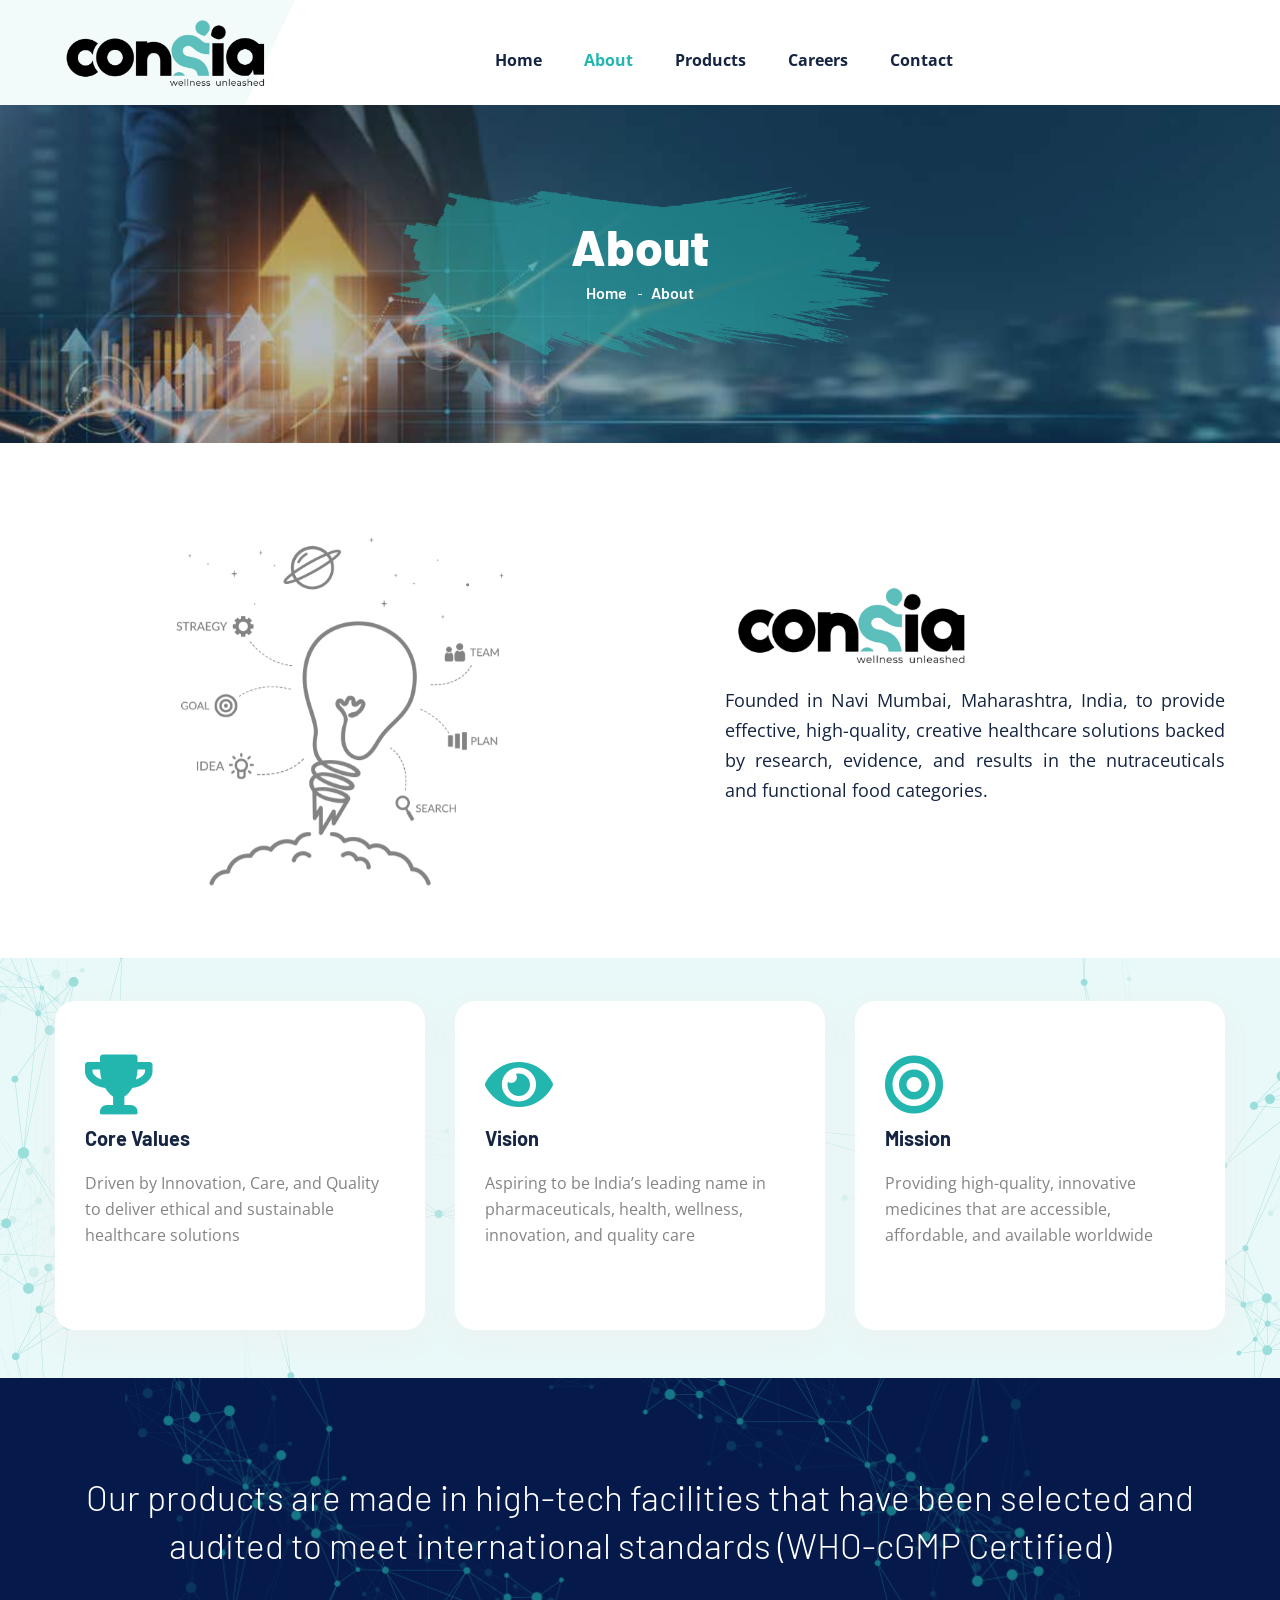
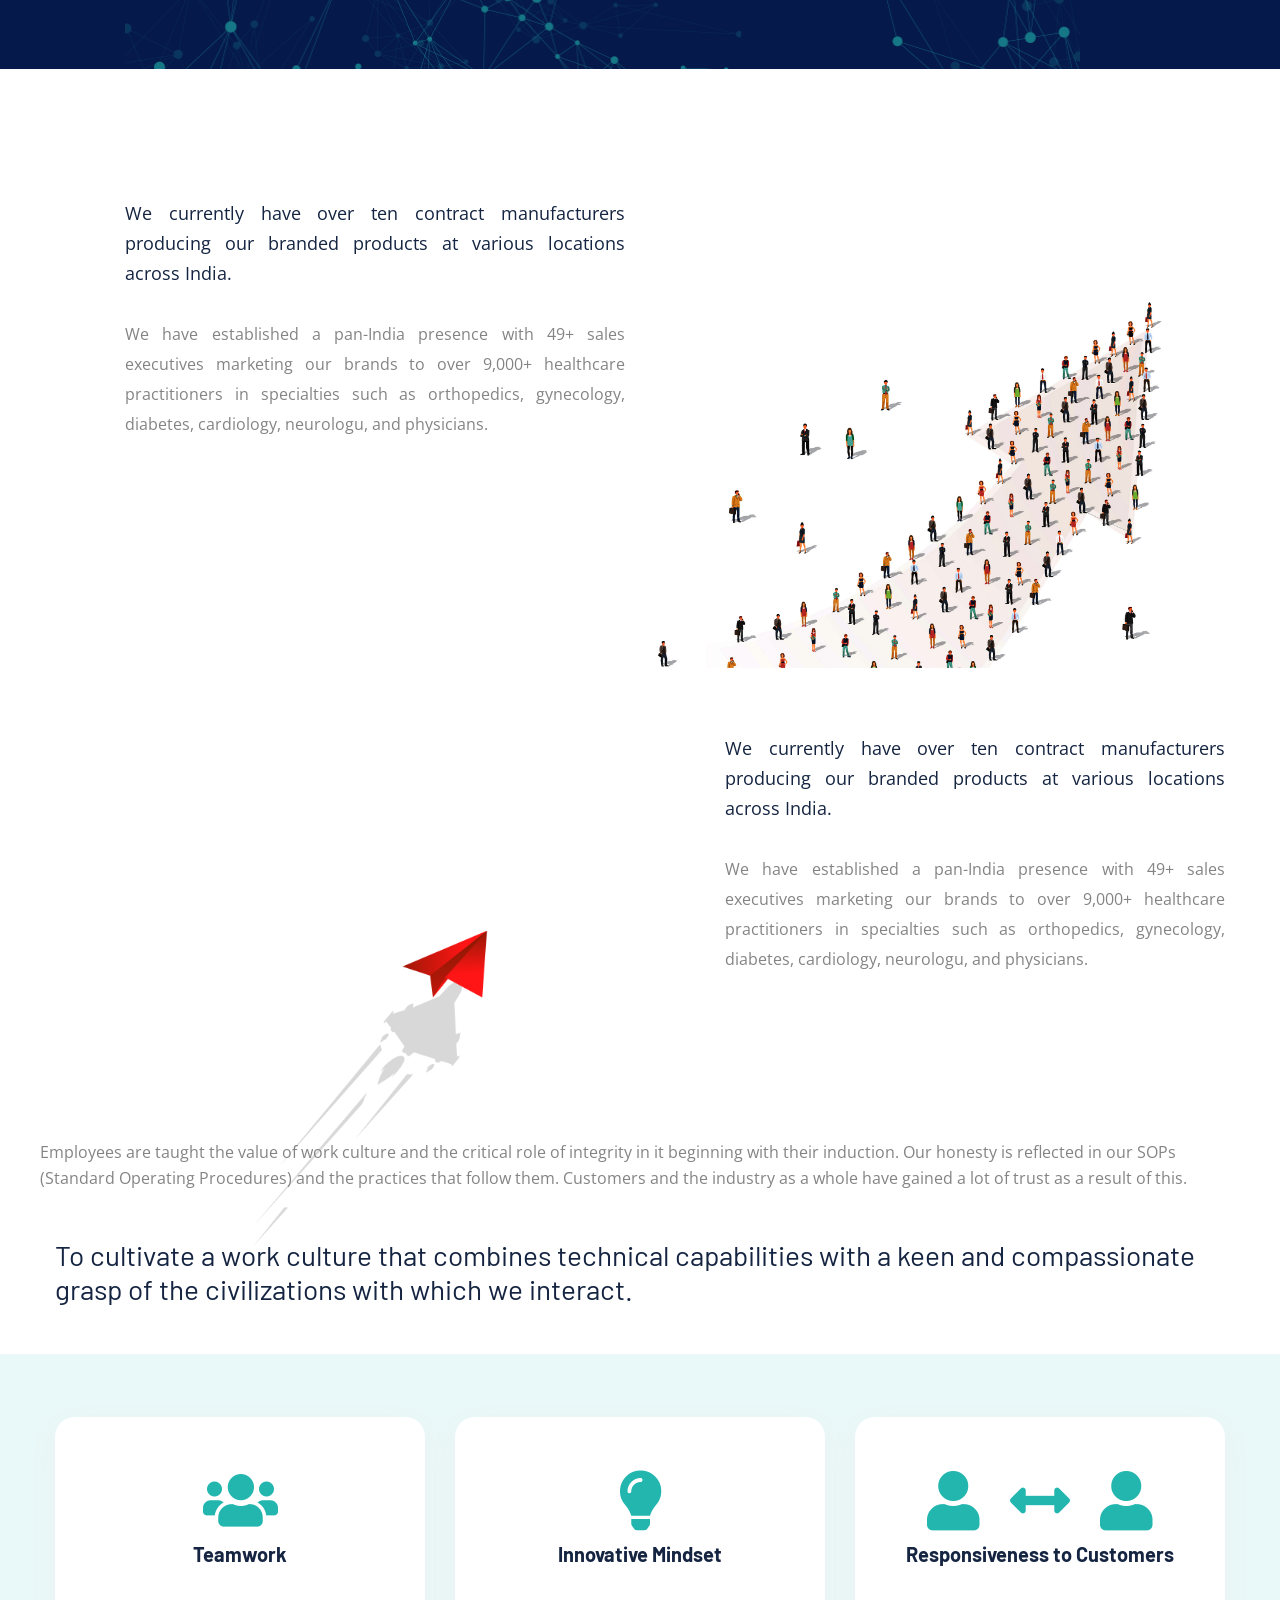
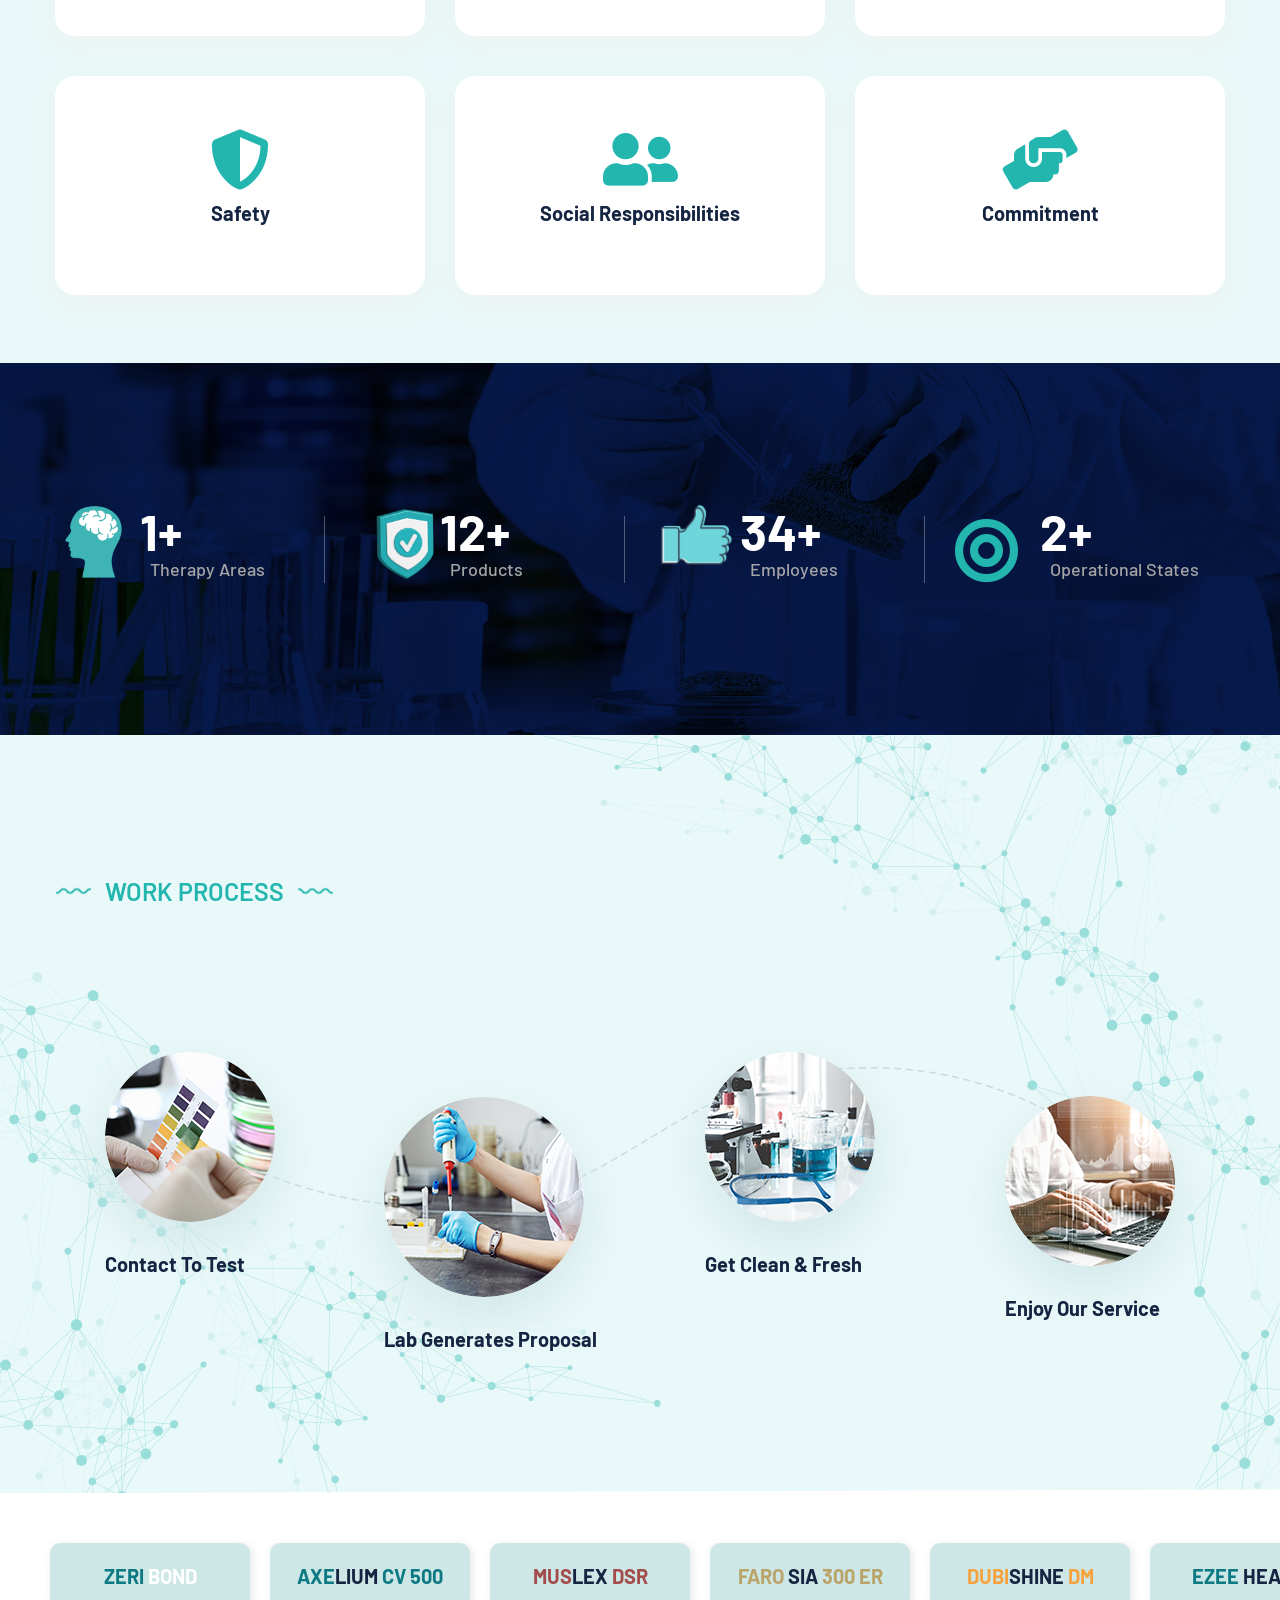
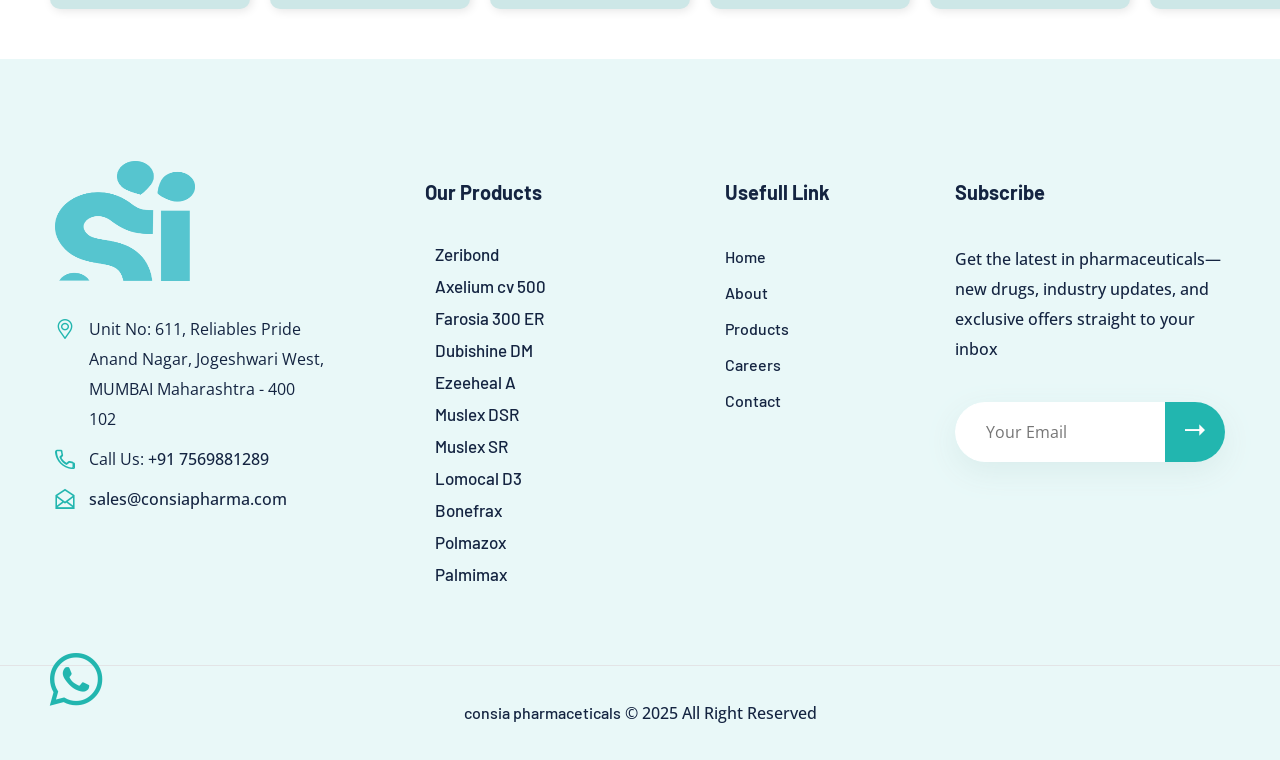
==== commit f36382dd: "changes done" ====
--- a/about.html
+++ b/about.html
@@ -532,10 +532,6 @@
 
         <!-- service-section -->
         <section class="service-section pb-5">
-            <!-- <div class="pattern-layer">
-                <div class="pattern-1 wow zoomIn animated" data-wow-delay="00ms" data-wow-duration="1500ms" style="background-image: url(assets/images/shape/shape-3.png);"></div>
-                <div class="pattern-2  wow zoomIn animated" data-wow-delay="300ms" data-wow-duration="1500ms" style="background-image: url(assets/images/shape/shape-4.png);"></div>
-            </div> -->
             <div class="auto-container">
                 <div class="row clearfix">
                     <div class="col-lg-4 col-md-6 col-sm-12 service-block">
--- a/assets/css/style.css
+++ b/assets/css/style.css
@@ -10109,6 +10109,21 @@
 display: none !important;
 }
 
+.career-img img{
+  border-radius: 10px !important;
+}
+
+.service-section:before {
+  position: absolute;
+  content: '';
+  background: #e9f8f8;
+  width: 100%;
+  height: calc(130% - 90px) !important;
+  left: 0px;
+  top: 0px;
+  clip-path: polygon(0% 0%, 1000% 0%, 1000% 92%, 0% 95%, 0% 0%) !important;
+}
+
 @media (min-width:320px) and (max-width:480px){
 
   .image_block_1 .image-box .image img {
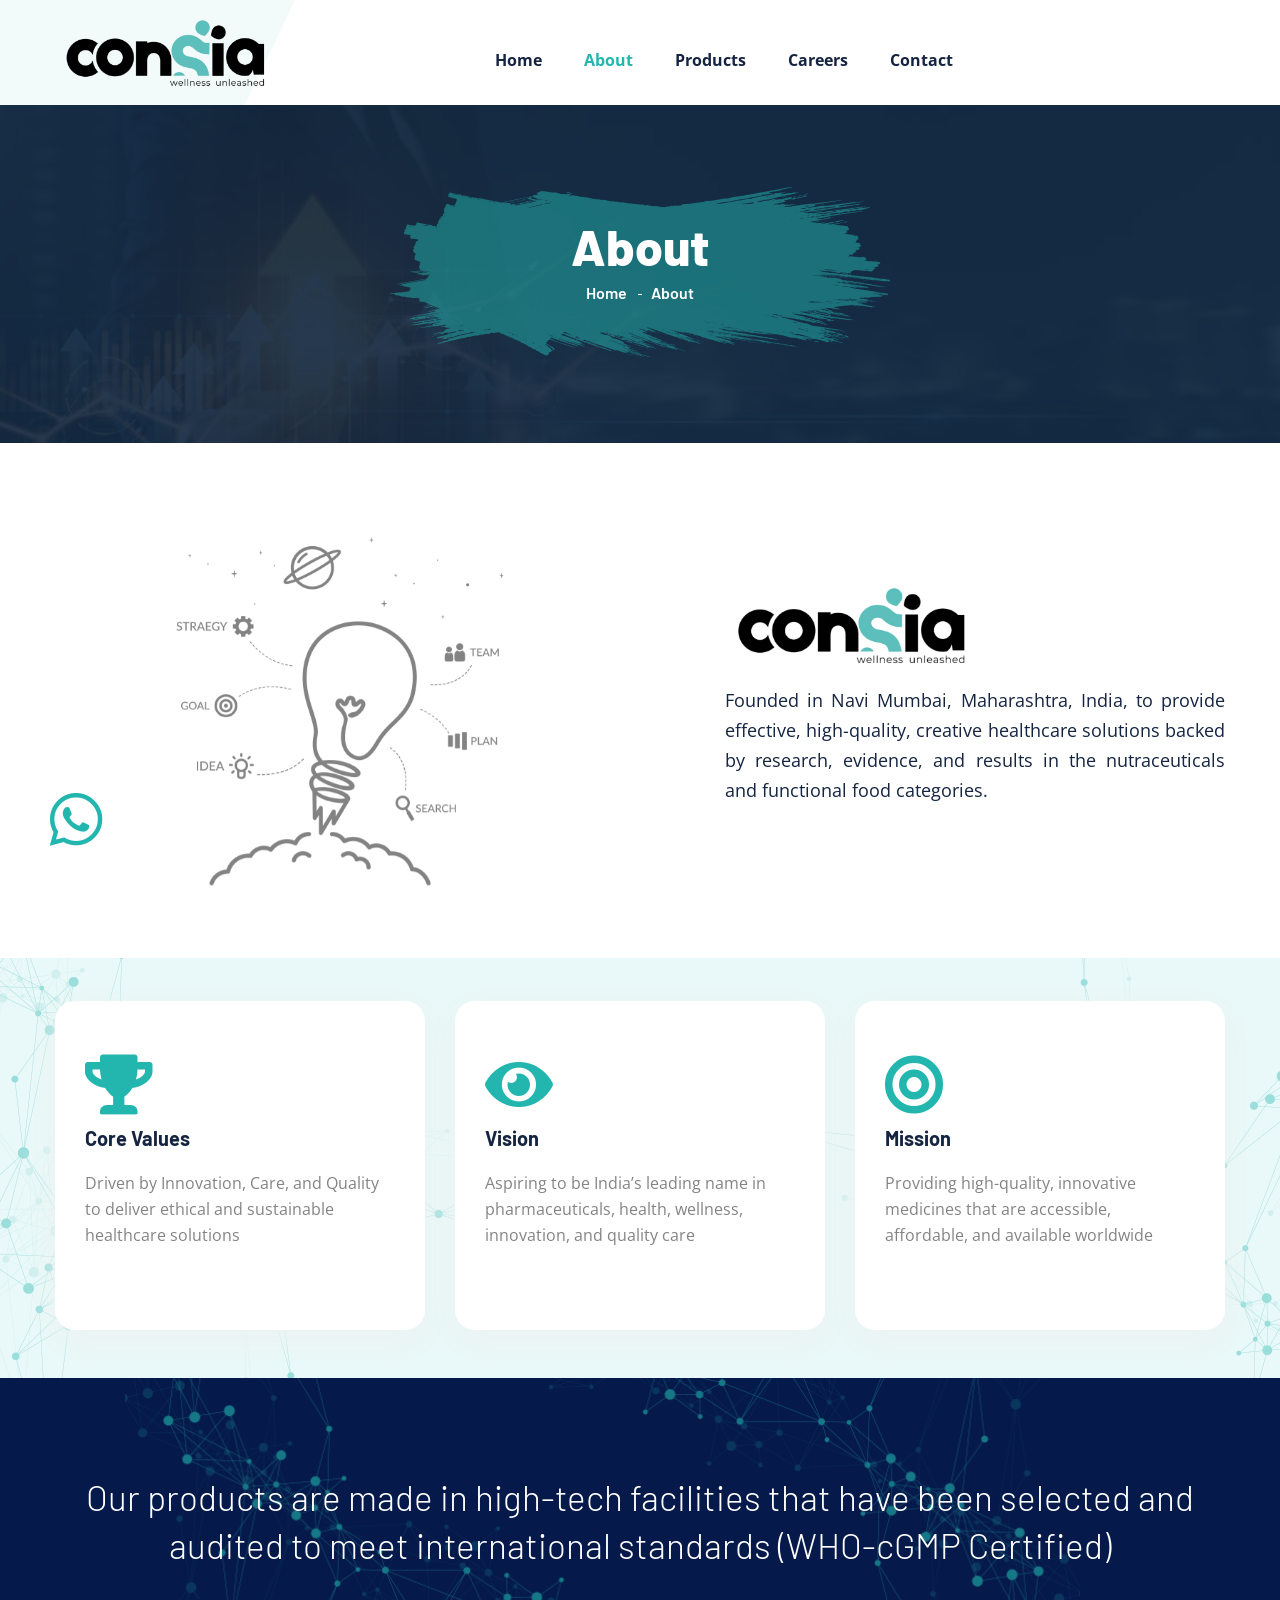
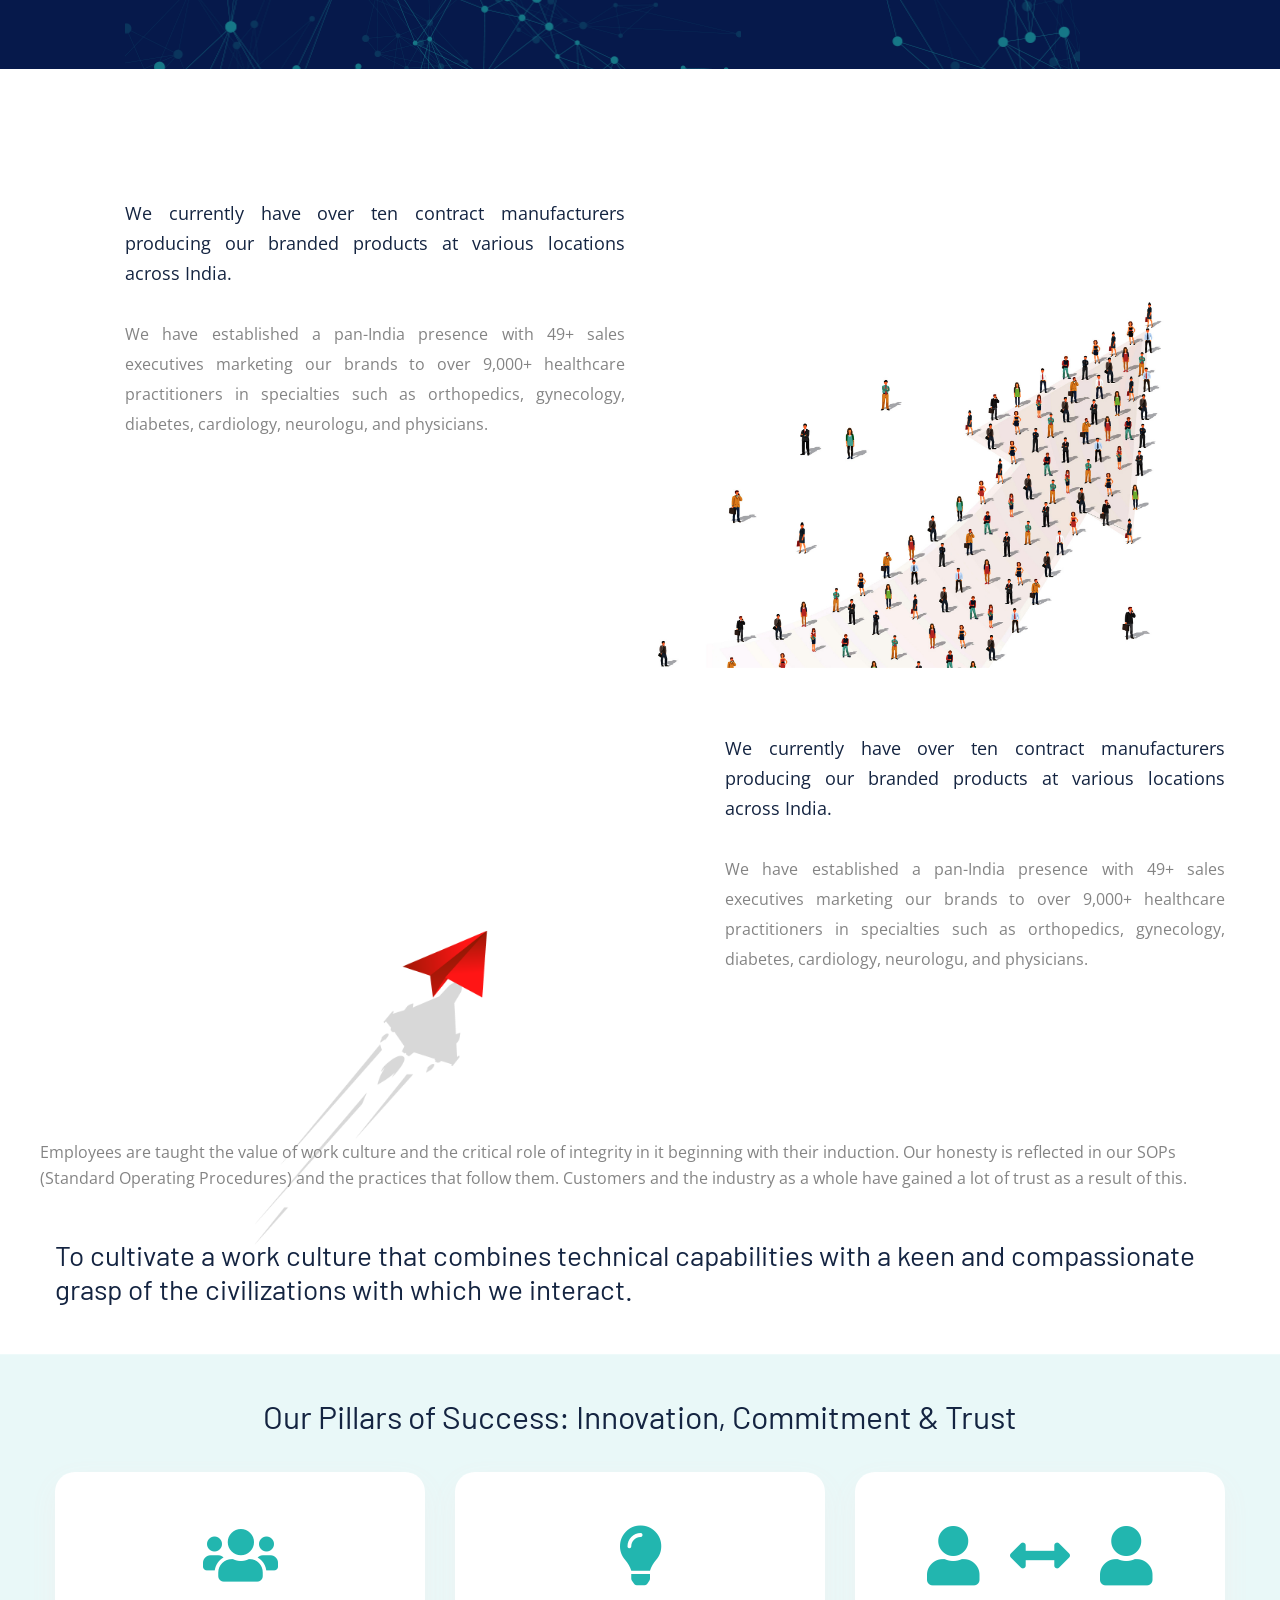
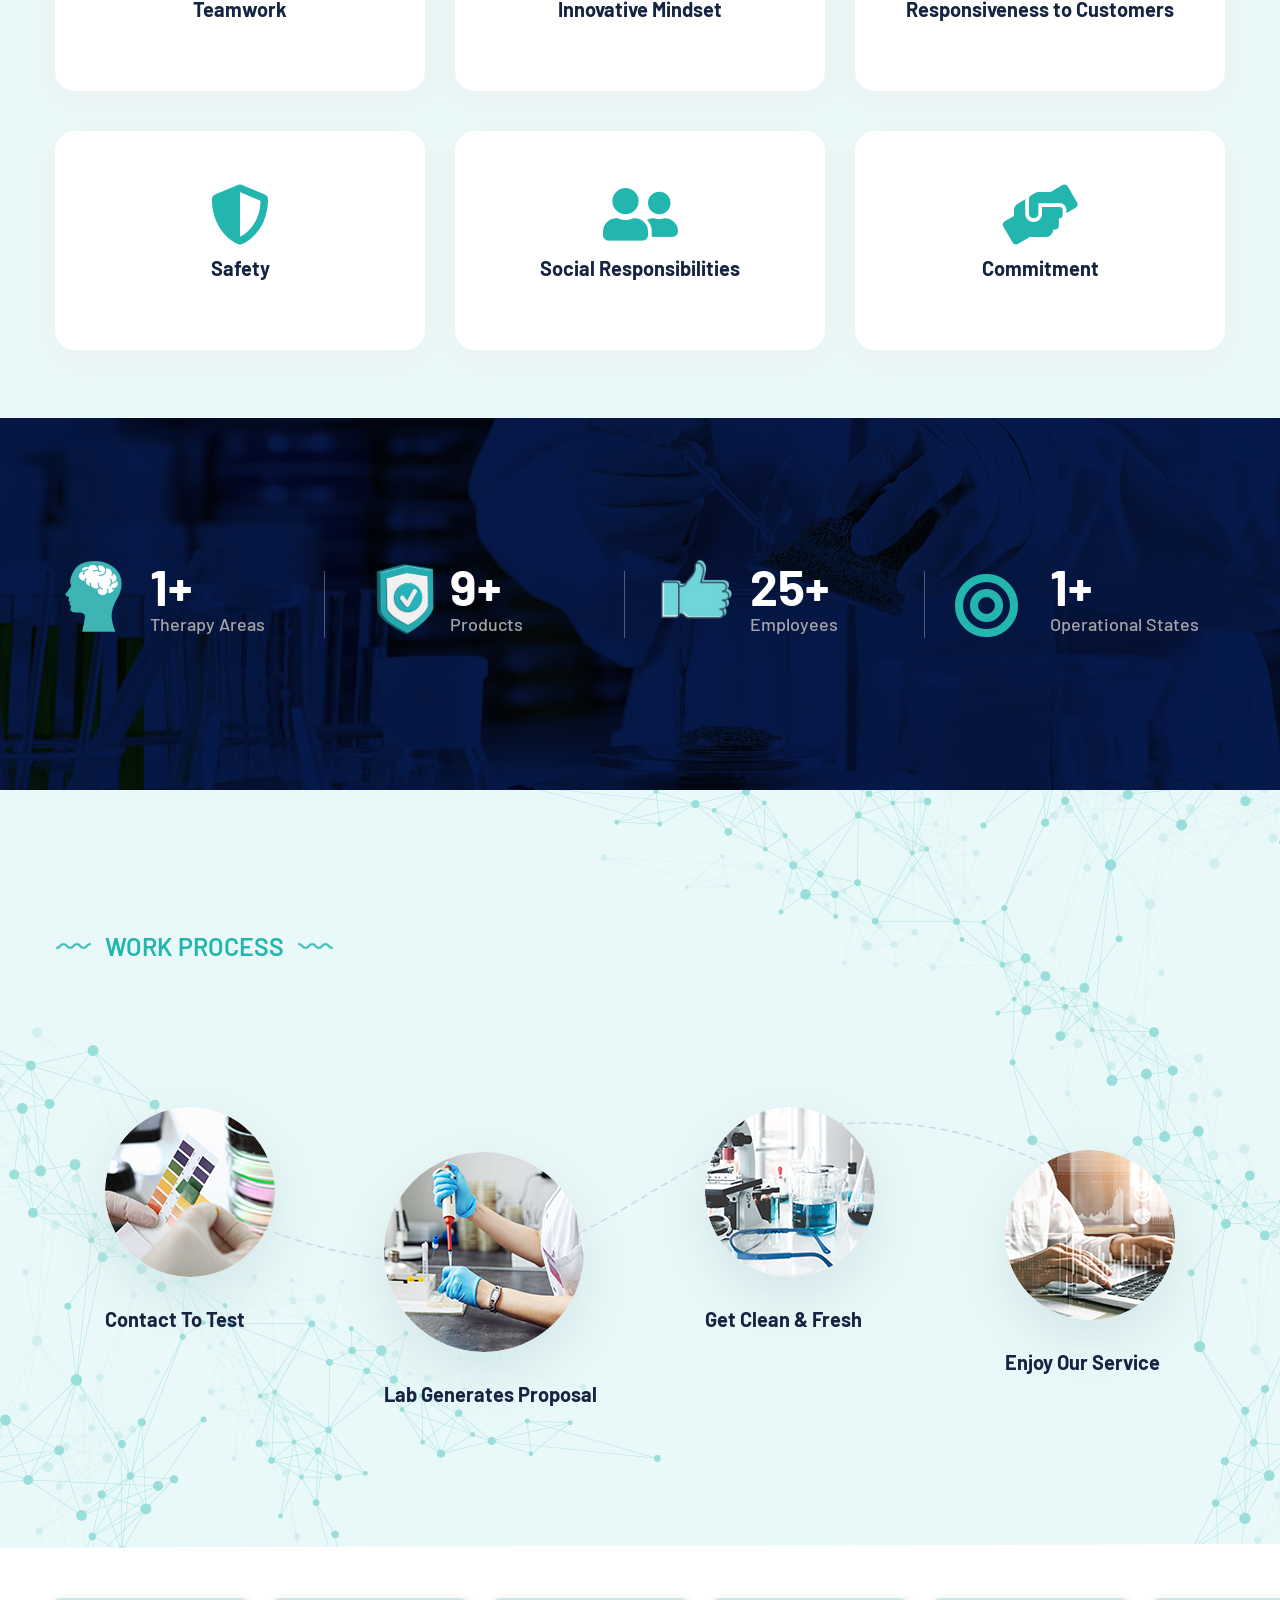
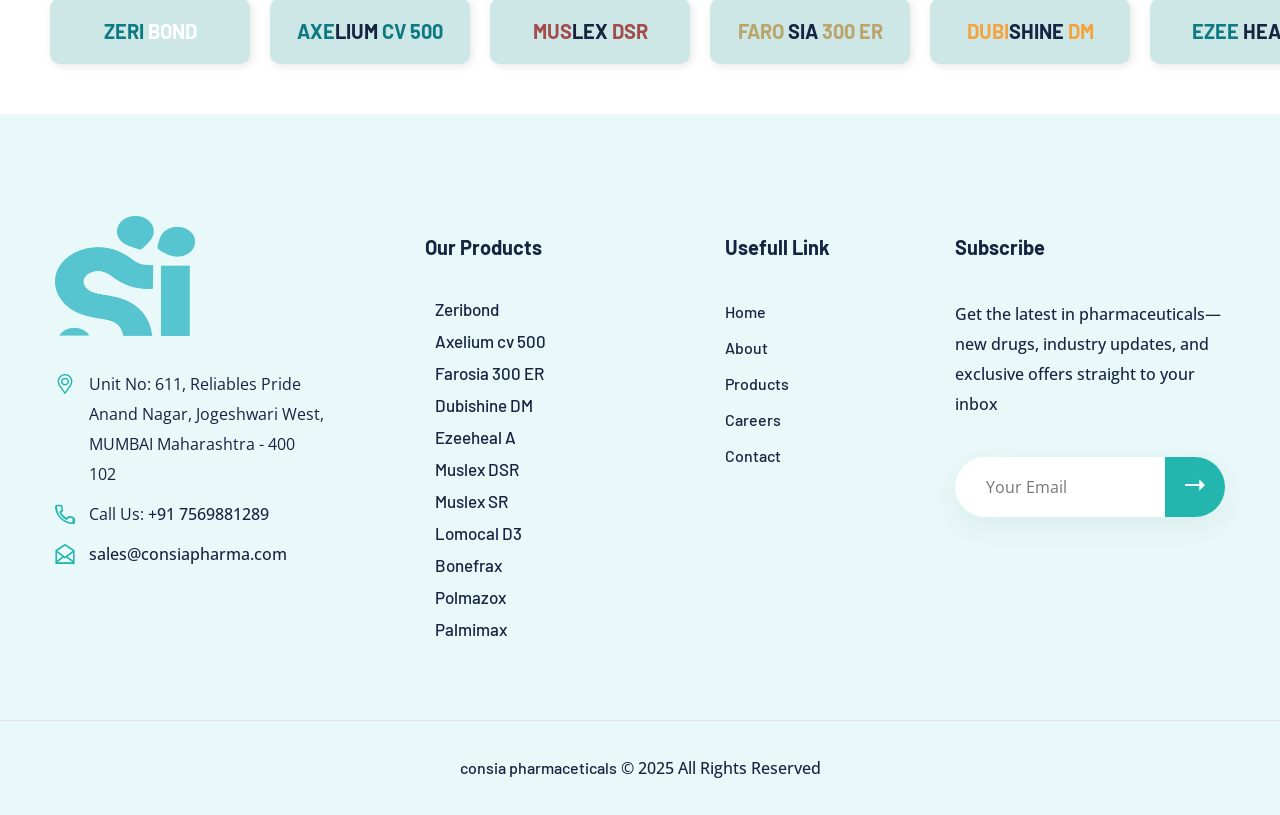
==== commit 547897c4: "sitemap and robots.txt filwes added" ====
--- a/about.html
+++ b/about.html
@@ -533,6 +533,7 @@
         <!-- service-section -->
         <section class="service-section pb-5">
             <div class="auto-container">
+                    <h2 class="pb-3 text-center">Our Pillars of Success: Innovation, Commitment & Trust</h2>
                 <div class="row clearfix">
                     <div class="col-lg-4 col-md-6 col-sm-12 service-block">
                         <div class="service-block-one wow fadeInUp animated" data-wow-delay="00ms" data-wow-duration="1500ms">
@@ -909,7 +910,7 @@
             <div class="footer-bottom centred">
                 <div class="auto-container">
                     <div class="copyright">
-                        <p><a href="#">consia pharmaceticals</a> &copy; 2025 All Right Reserved</p>
+                        <p><a href="#">consia pharmaceticals</a> &copy; 2025 All Rights Reserved</p>
                     </div>
                 </div>
             </div>
--- a/assets/css/style.css
+++ b/assets/css/style.css
@@ -9595,7 +9595,7 @@
   box-shadow: 0 10px 30px; */
   margin-bottom: 60px;
   transition: all 500ms ease;
-  height: 63vh;
+  height: 60vh;
 }
 
 .product-img img{
@@ -9645,7 +9645,7 @@
   left: 0px;
   top: 0px;
   right: 0px;
-  opacity: 0.3;
+  opacity: 0.92;
 }
 
 .products-sec{
@@ -9708,7 +9708,7 @@
   position:relative;
 }
 .whatsapp-icon .fa-whatsapp{
-  position: absolute;
+  position: fixed !important;
   bottom: 50px;
   left: 50px;
   font-size:60px;
@@ -9894,24 +9894,24 @@
   text-transform: uppercase;
   color: #22b6af;
   opacity: 0;
-  animation: letters-loading 5s ease-in-out infinite;
+  animation: letters-loading 2s ease-in-out infinite;
 }
 
 
 .handle-preloader .animation-preloader .txt-loading .letters-loading:nth-child(2) {
+  animation-delay: 0.1s;
+}
+.handle-preloader .animation-preloader .txt-loading .letters-loading:nth-child(3) {
   animation-delay: 0.2s;
 }
-.handle-preloader .animation-preloader .txt-loading .letters-loading:nth-child(3) {
+.handle-preloader .animation-preloader .txt-loading .letters-loading:nth-child(4) {
   animation-delay: 0.3s;
 }
-.handle-preloader .animation-preloader .txt-loading .letters-loading:nth-child(4) {
+.handle-preloader .animation-preloader .txt-loading .letters-loading:nth-child(5) {
   animation-delay: 0.4s;
 }
-.handle-preloader .animation-preloader .txt-loading .letters-loading:nth-child(5) {
+.handle-preloader .animation-preloader .txt-loading .letters-loading:nth-child(6) {
   animation-delay: 0.5s;
-}
-.handle-preloader .animation-preloader .txt-loading .letters-loading:nth-child(6) {
-  animation-delay: 0.6s;
 }
 
 
@@ -10122,6 +10122,15 @@
   left: 0px;
   top: 0px;
   clip-path: polygon(0% 0%, 1000% 0%, 1000% 92%, 0% 95%, 0% 0%) !important;
+}
+
+
+/* .sec-pad-2 {
+  padding: 100px 0px !important;
+} */
+
+.count-text {
+  padding-left: 10px !important;
 }
 
 @media (min-width:320px) and (max-width:480px){
@@ -10305,5 +10314,22 @@
   overflow: hidden !important;
 }
 
-}
-
+.footer-top .widget-title {
+  position: relative;
+  display: block;
+  margin-bottom: 10px !important;
+}
+.research-block-two .inner-box .image-box {
+  position: relative;
+  display: inline-block;
+  border-radius: 50%;
+  margin-bottom: 15px !important;
+  box-shadow: 0 20px 50px #d3e7e9;
+}
+
+.research-block-two .inner-box {
+  margin-bottom: 60px !important;
+}
+
+}
+
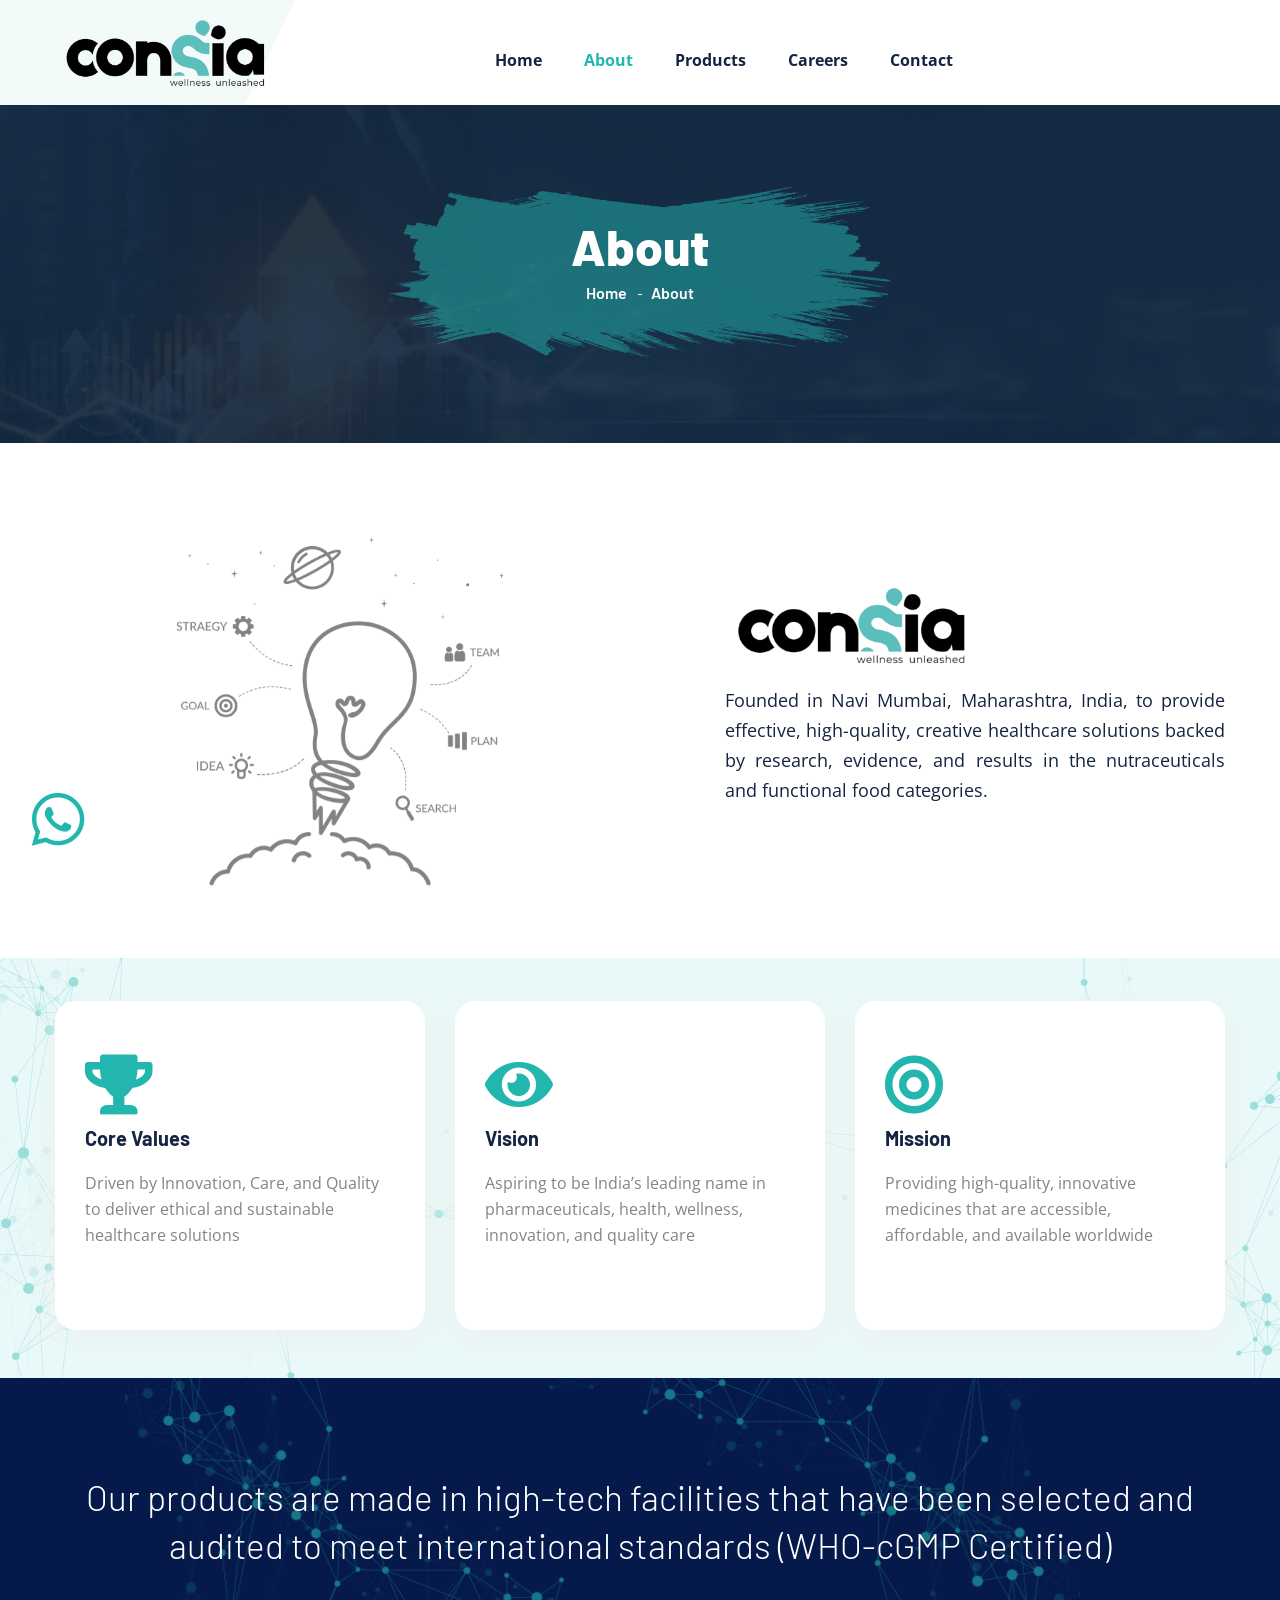
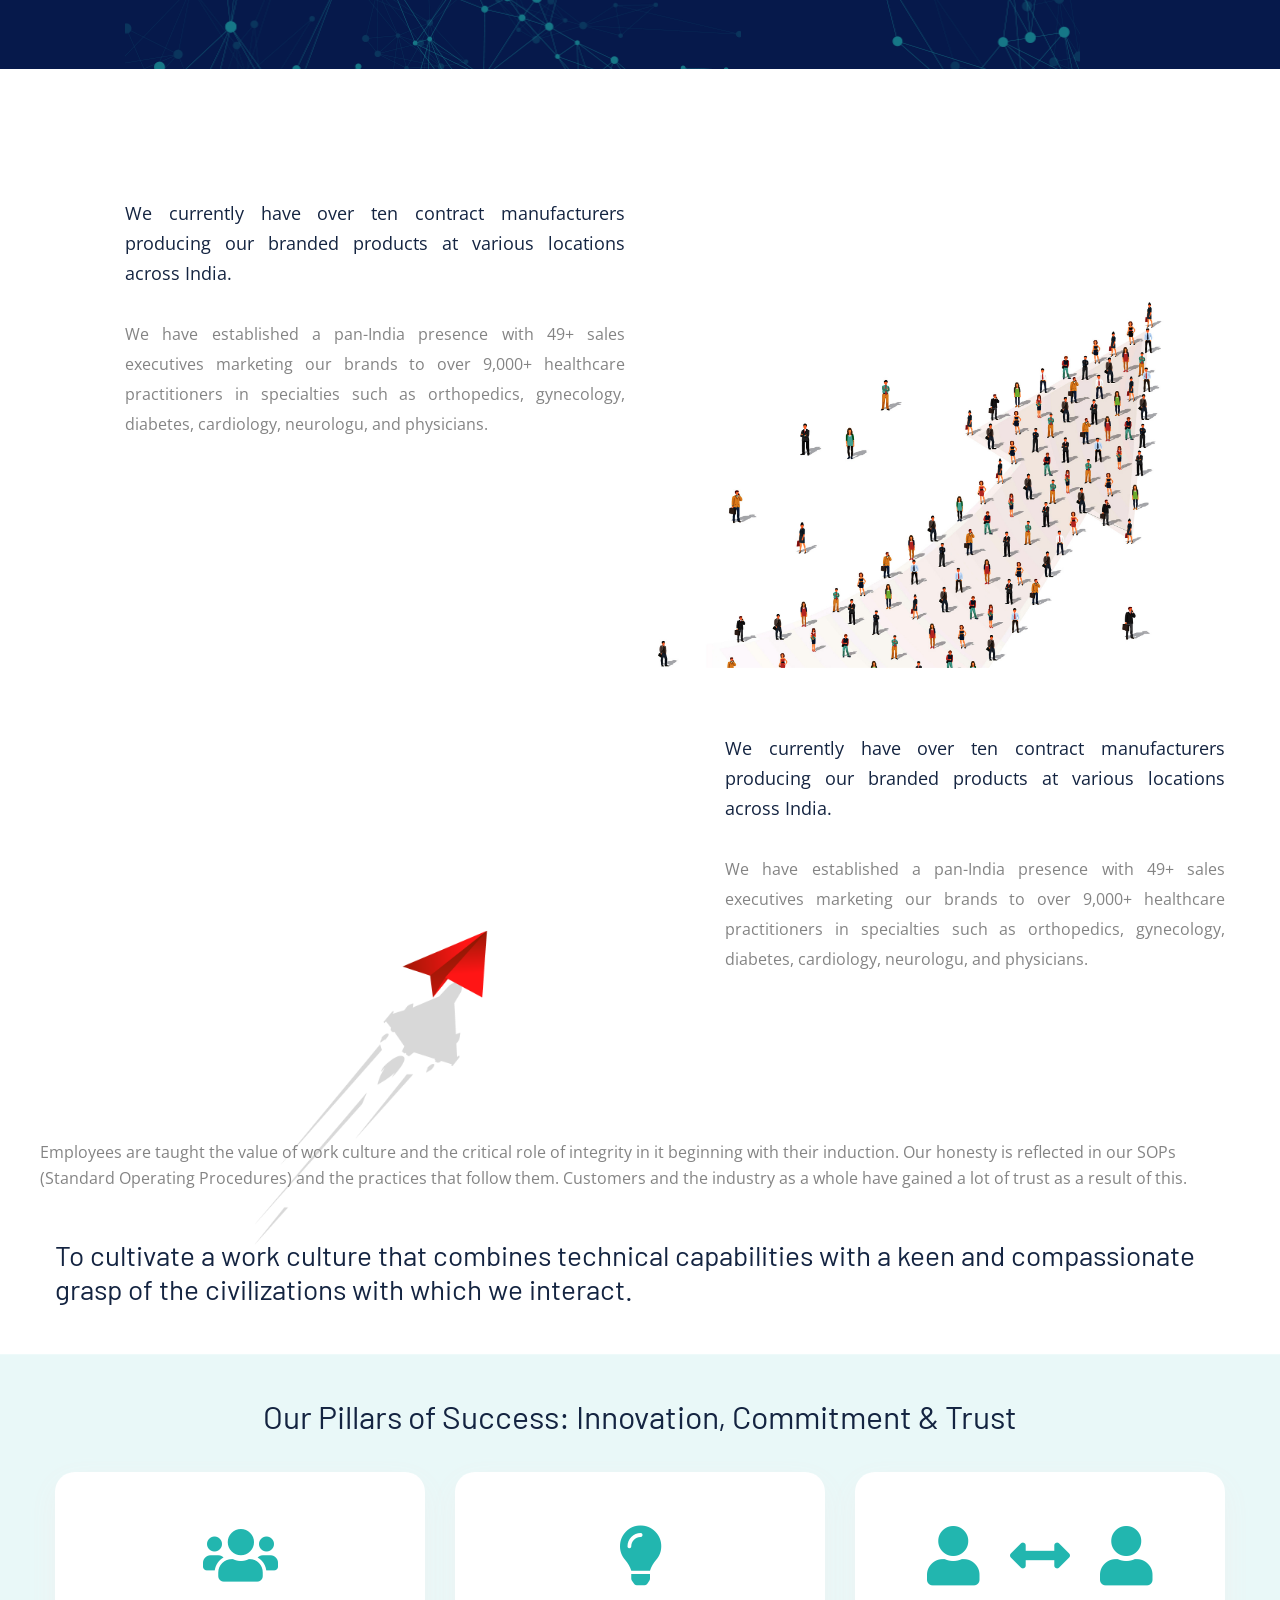
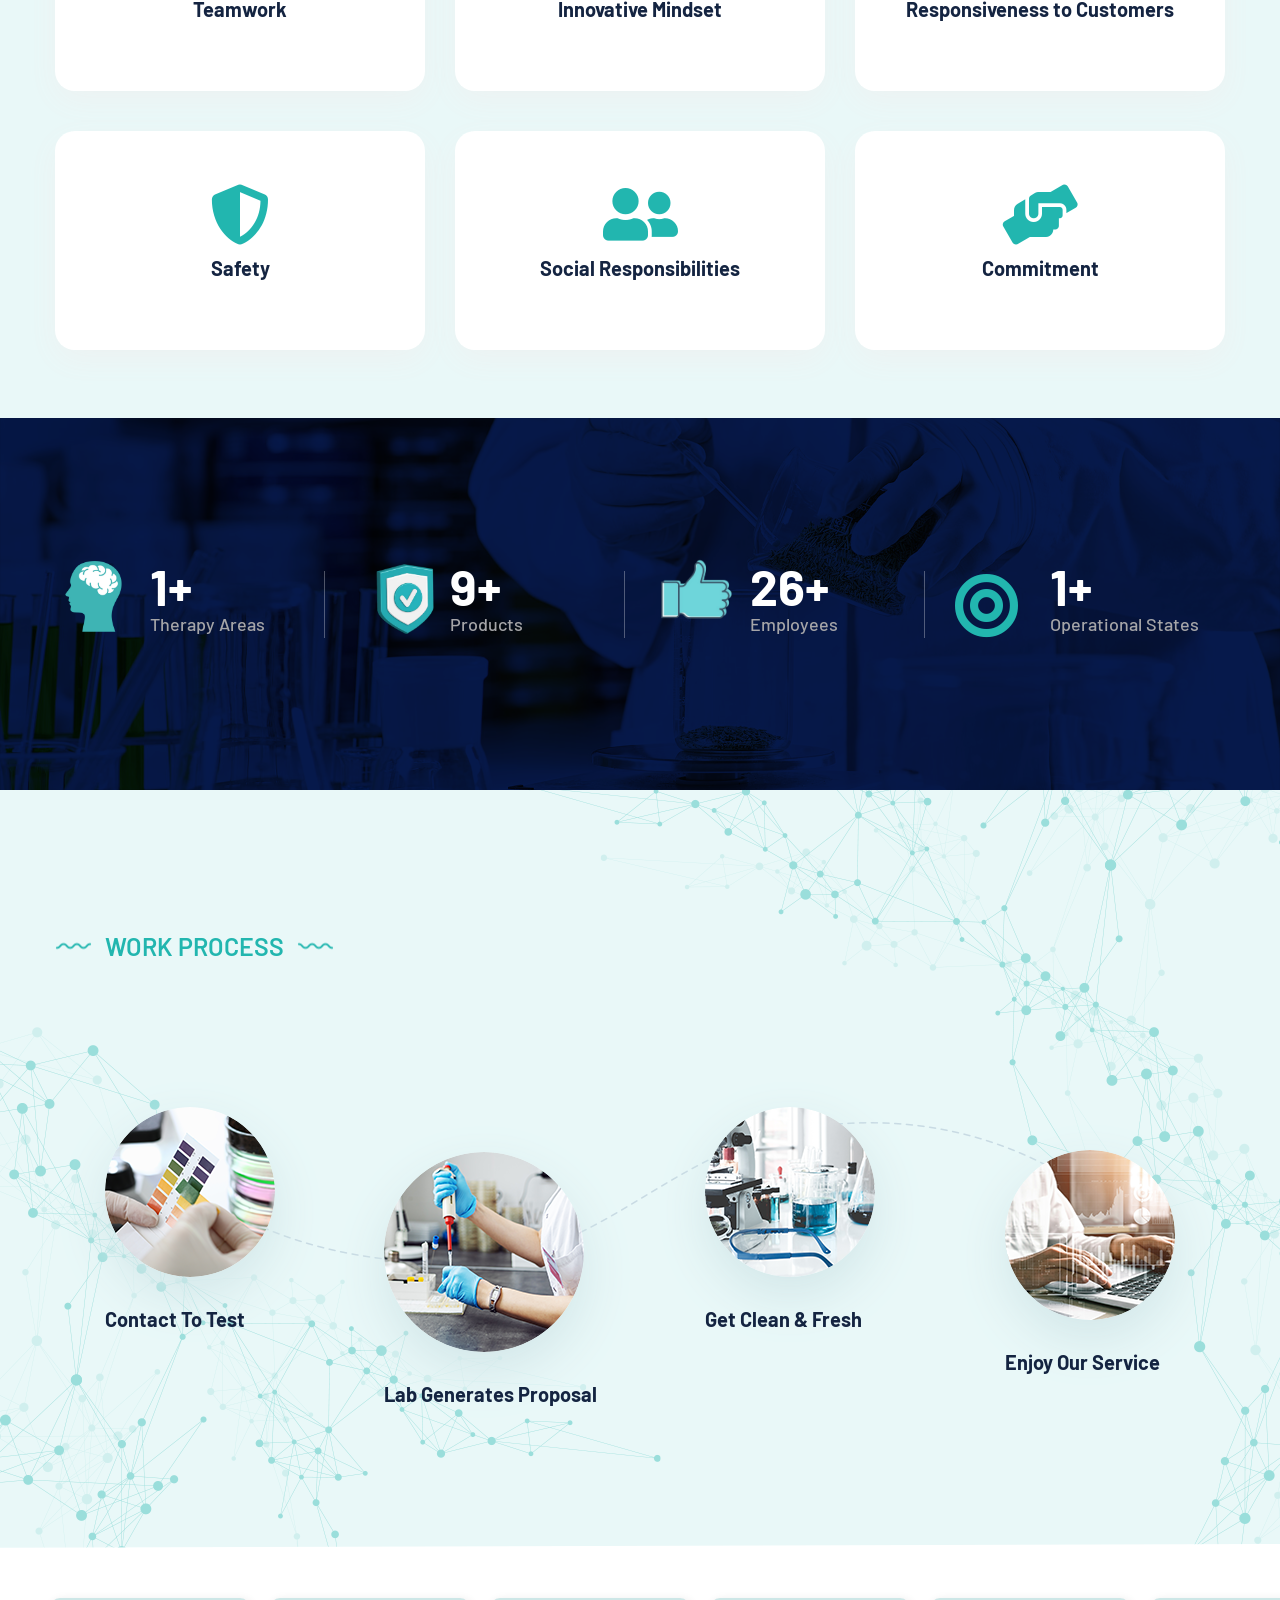
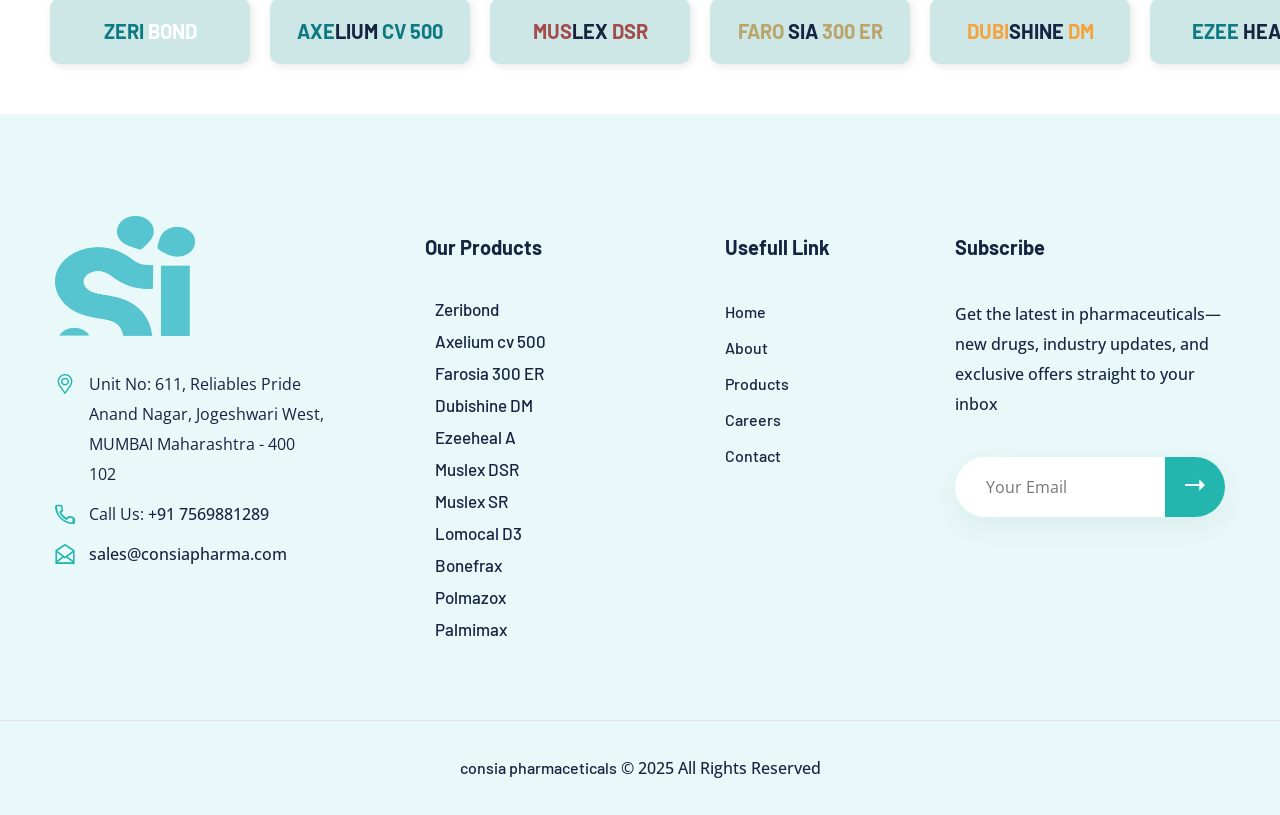
==== commit 5521fb97: "changes done" ====
--- a/about.html
+++ b/about.html
@@ -254,14 +254,14 @@
                                 <!--Keep This Empty / Menu will come through Javascript-->
                             </nav>
                         </div>
-                        <ul class="menu-right-content pull-right clearfix">
+                        <!-- <ul class="menu-right-content pull-right clearfix">
                             <li class="search-btn">
                                 <button type="button" class="search-toggler"><i class="icon-1"></i></button>
                             </li>
                             <li class="nav-btn nav-toggler navSidebar-button clearfix">
                                 <button><i class="icon-30"></i></button>
                             </li>
-                        </ul>
+                        </ul> -->
                     </div>
                 </div>
             </div>
@@ -444,26 +444,26 @@
         <!-- service-section end -->
 
 
-                <!-- cta-style-two -->
-                <section class="cta-style-two bg-color-4">
-                    <div class="pattern-layer">
-                        <div class="pattern-1" style="background-image: url(assets/images/shape/shape-61.png);"></div>
-                        <div class="pattern-2" style="background-image: url(assets/images/shape/shape-62.png);"></div>
-                    </div>
-                    <div class="auto-container">
-                        <div class="inner-box clearfix">
-                            <div class="text pull-left">
-                                <h2>Our products are made in high-tech facilities that
-                                    have been selected and audited to
-                                    meet international standards (WHO-cGMP Certified)</h2>
-                            </div>
-                            <!-- <div class="btn-box pull-right">
-                                <a href="index-4.html" class="banner-btn-two">Book Free Sampling Here</a>
-                            </div> -->
-                        </div>
-                    </div>
-                </section>
-                <!-- cta-style-two end -->
+  <!-- cta-style-two -->
+  <section class="cta-style-two bg-color-4">
+    <div class="pattern-layer">
+        <div class="pattern-1" style="background-image: url(assets/images/shape/shape-61.png);"></div>
+        <div class="pattern-2" style="background-image: url(assets/images/shape/shape-62.png);"></div>
+    </div>
+    <div class="auto-container">
+        <div class="inner-box clearfix">
+            <div class="text pull-left">
+                <h2>Our products are made in high-tech facilities that
+                    have been selected and audited to
+                    meet international standards (WHO-cGMP Certified)</h2>
+            </div>
+            <!-- <div class="btn-box pull-right">
+                <a href="index-4.html" class="banner-btn-two">Book Free Sampling Here</a>
+            </div> -->
+        </div>
+    </div>
+</section>
+<!-- cta-style-two end -->
 
 
         <!-- about-style-four -->
@@ -492,6 +492,8 @@
             </div>
         </section>
         <!-- about-style-four end -->
+
+              
 
 
         <!-- about-style-four -->
@@ -783,7 +785,7 @@
         
         <!-- news-section end -->
 
-
+       
         <!-- main-footer -->
         <footer class="main-footer border-top-10 bg-color-1">
             <div class="footer-top">
--- a/assets/css/style.css
+++ b/assets/css/style.css
@@ -9710,7 +9710,7 @@
 .whatsapp-icon .fa-whatsapp{
   position: fixed !important;
   bottom: 50px;
-  left: 50px;
+  left: 32px;
   font-size:60px;
   color: #22b6af;
 }
@@ -10289,9 +10289,7 @@
   height: 39vh !important;
 }
 
-.image-box img{
-
-}
+
 
 .service-block-two .product-img {
   position: relative;
@@ -10331,5 +10329,49 @@
   margin-bottom: 60px !important;
 }
 
-}
-
+.mobile-menu .navigation li > a:before{
+  content:'';
+  position:absolute;
+  left:0;
+  top:0;
+  height:0;
+  border-left:0px solid #fff !important;
+  -webkit-transition: all 500ms ease;
+  -moz-transition: all 500ms ease;
+  -ms-transition: all 500ms ease;
+  -o-transition: all 500ms ease;
+  transition: all 500ms ease; 
+}
+
+
+
+.main-header .logo-box .logo {
+  margin: 0 -16px !important;
+}
+
+.pull-left {
+  float: inline-end;
+}
+
+.menu-area .mobile-nav-toggler {
+  position: relative;
+  float: right;
+  font-size: 40px;
+  line-height: 50px;
+  cursor: pointer;
+  color: #3786ff;
+  display: none;
+  top: -85px !important;
+}
+.clearfix::after {
+  display:contents !important;
+  clear: both;
+  content: "";
+}
+
+.menu-area{
+  height: 0px !important;
+}
+
+}
+
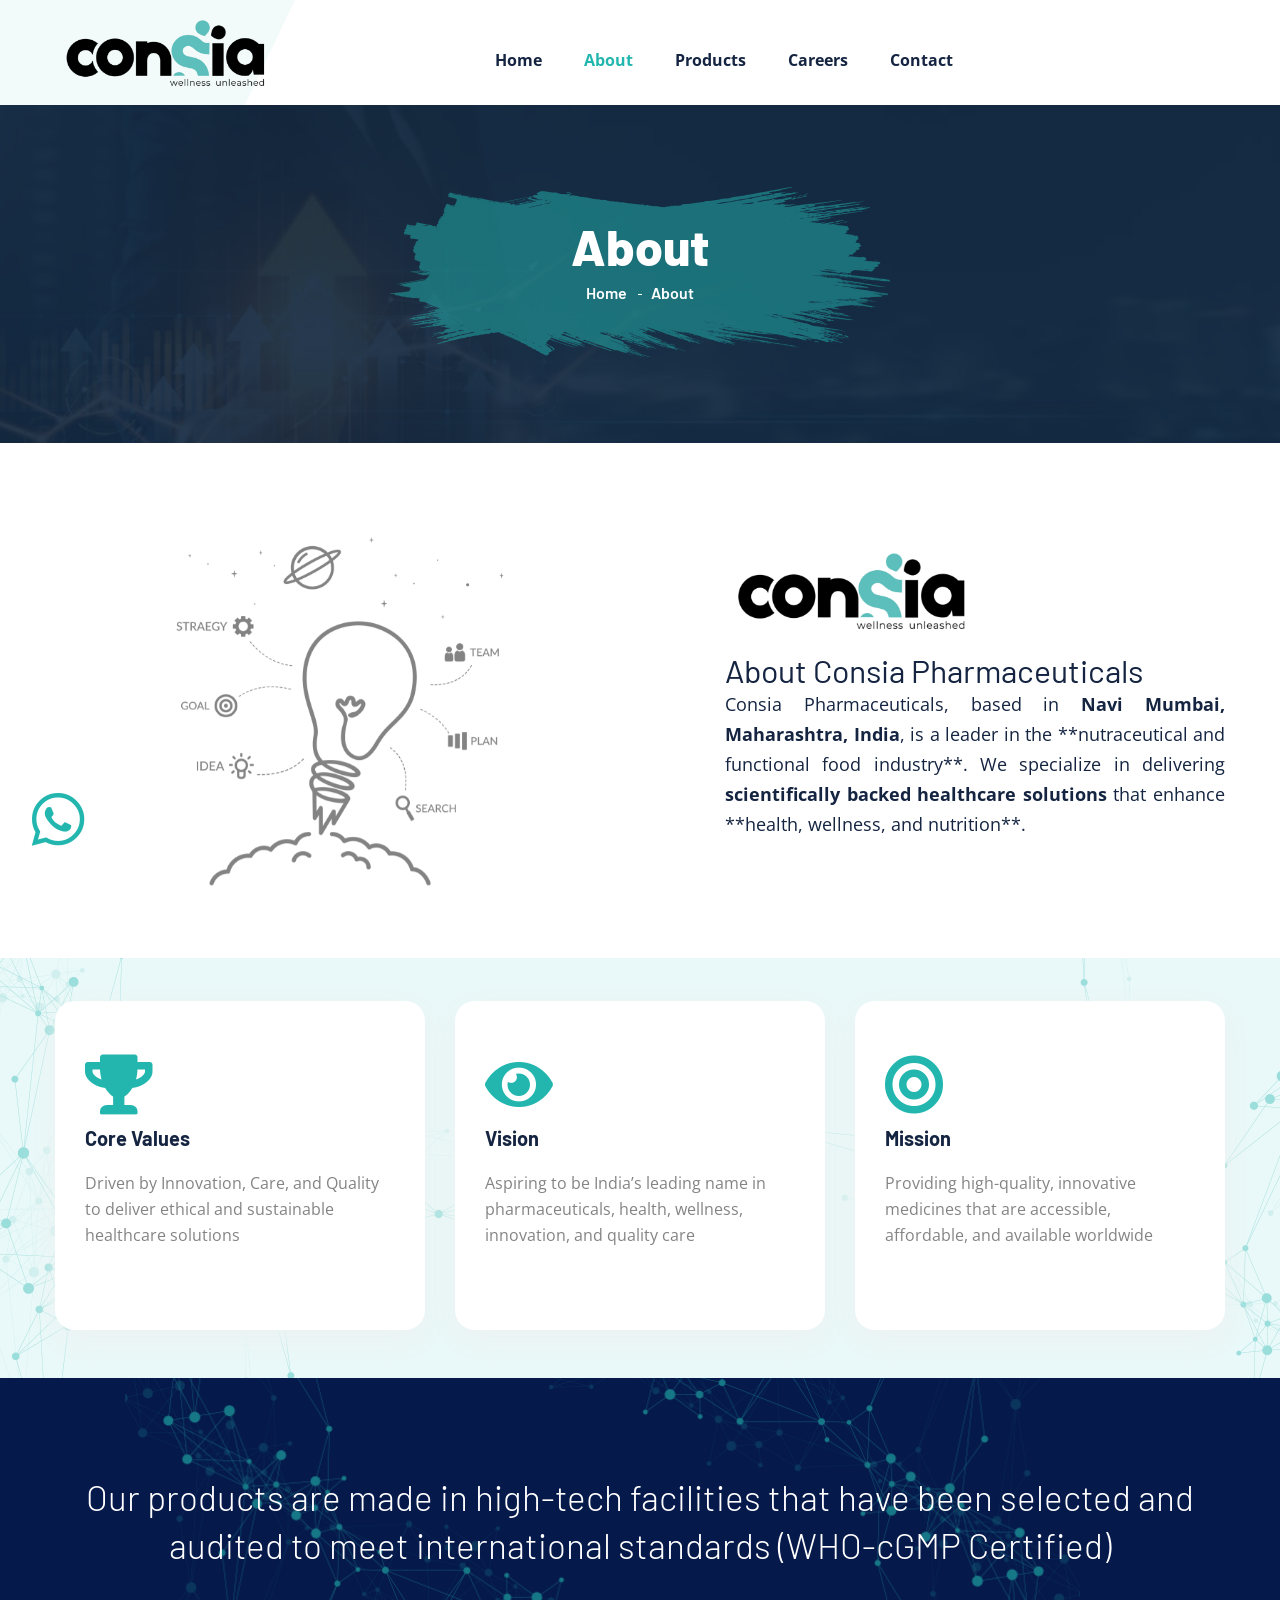
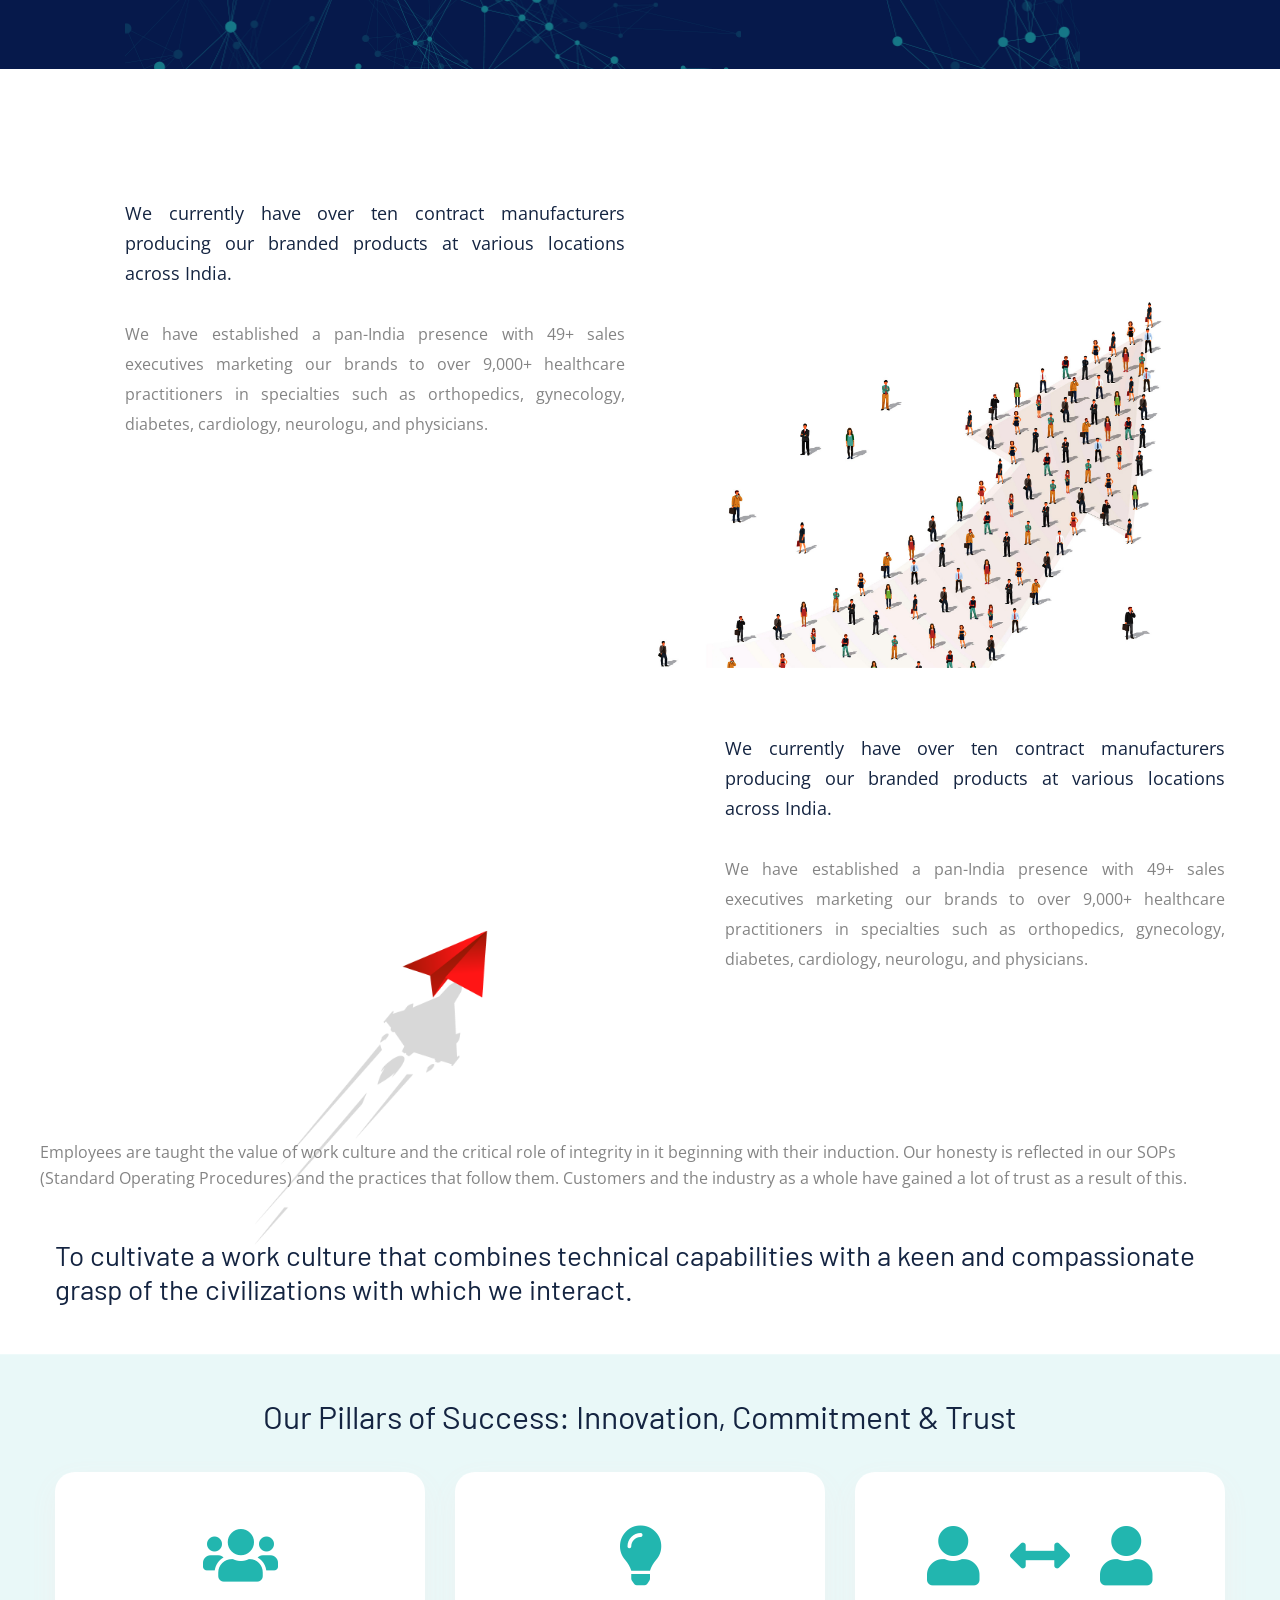
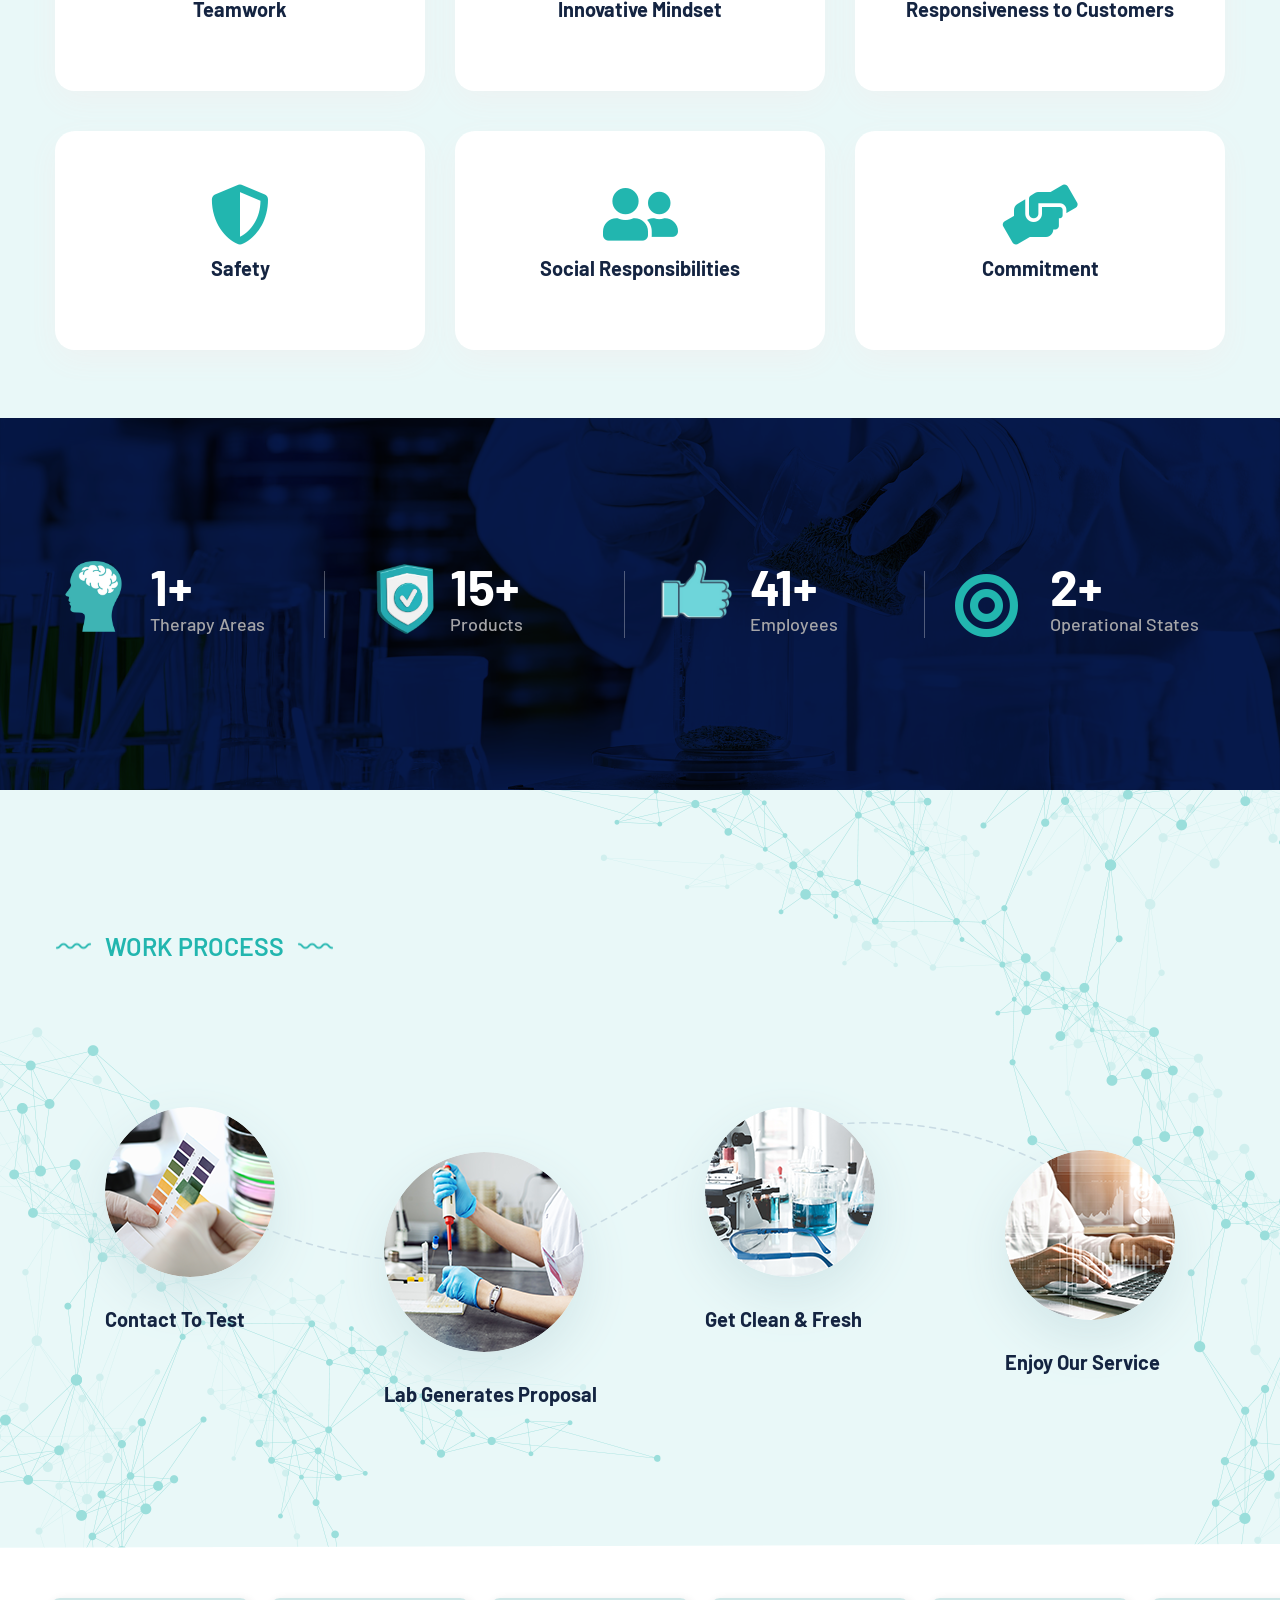
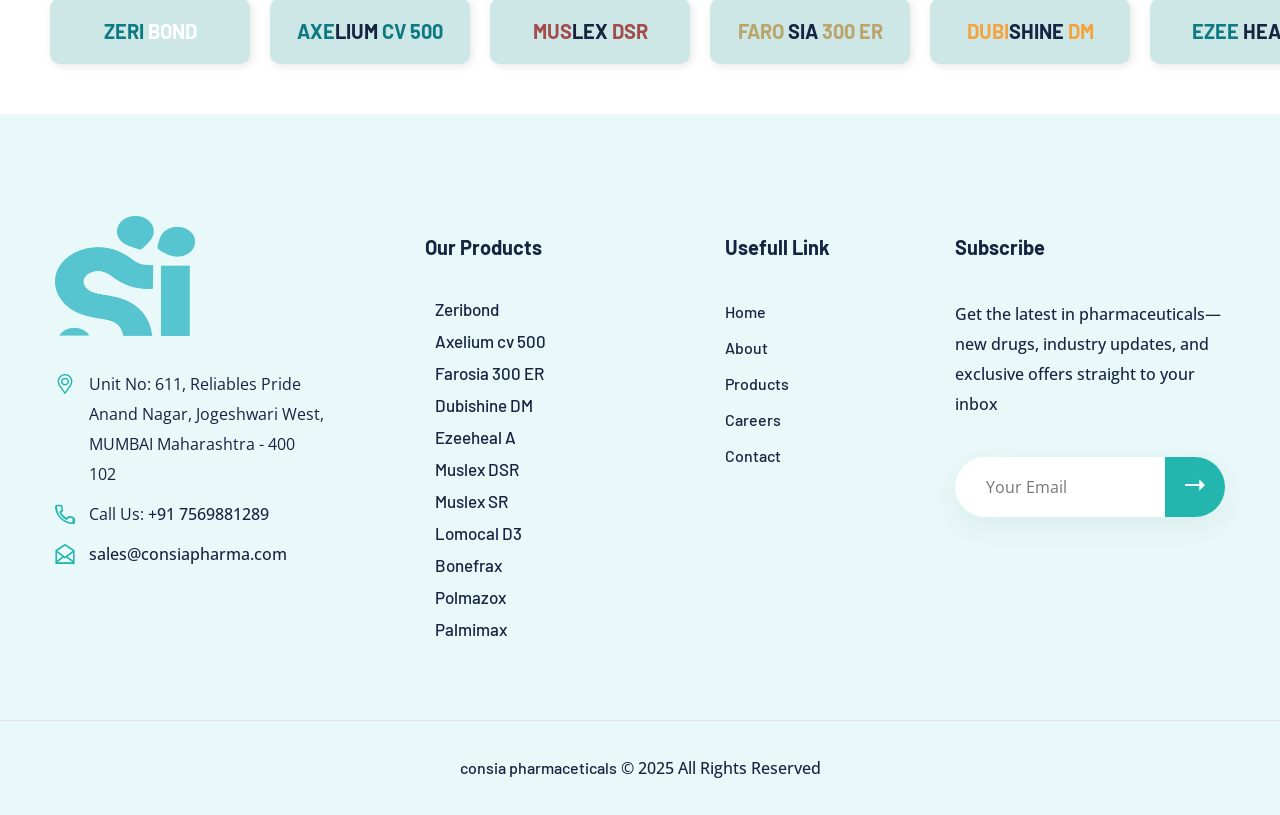
==== commit c22f5c03: "changes done" ====
--- a/about.html
+++ b/about.html
@@ -5,10 +5,34 @@
 <meta http-equiv="X-UA-Compatible" content="IE=edge">
 <meta name="viewport" content="width=device-width, initial-scale=1.0, maximum-scale=1.0, user-scalable=0">
 
-<title>Consia pharmaceticals</title>
+<title>About Consia Pharmaceuticals | Leading Nutraceutical & Healthcare Solutions</title>
 
 <!-- Fav Icon -->
 <link rel="icon" href="assets/images/consiapharma-logo.png" type="consiapharma-logo">
+
+<meta name="description" content="Consia Pharmaceuticals, based in Navi Mumbai, India, provides high-quality nutraceuticals and functional food solutions backed by research and scientific innovation.">
+<meta name="keywords" content="Consia Pharmaceuticals, nutraceuticals, functional food, healthcare solutions, supplements, quality pharmaceuticals, research-based medicine">
+<meta name="author" content="Consia Pharmaceuticals">
+<meta name="robots" content="index, follow">
+
+<meta name="google-site-verification" content="HE1gj9G6GBSsHRvXoBHKX4ClNB_oU1aIDFD-WRp3gXY" />
+
+<!-- Open Graph Meta Tags for Social Media -->
+<meta property="og:title" content="About Consia Pharmaceuticals | Leading Nutraceutical & Healthcare Solutions">
+<meta property="og:description" content="Consia Pharmaceuticals specializes in research-based nutraceuticals and functional food solutions for better health and wellness.">
+<meta property="og:image" content="https://consiapharma.in/assets/images/consiapharma-logo.png">
+<meta property="og:url" content="https://consiapharma.in/about">
+<meta property="og:type" content="website">
+
+<!-- Twitter Card -->
+<meta name="twitter:card" content="summary_large_image">
+<meta name="twitter:title" content="About Consia Pharmaceuticals | Leading Nutraceutical & Healthcare Solutions">
+<meta name="twitter:description" content="Consia Pharmaceuticals, based in India, offers high-quality nutraceutical and pharmaceutical products focused on scientific research.">
+<meta name="twitter:image" content="https://consiapharma.in/assets/images/consiapharma-logo.png">
+
+<!-- Canonical URL -->
+<link rel="canonical" href="https://consiapharma.in/about">
+
 
 <!-- Google Fonts -->
 <link href="https://fonts.googleapis.com/css2?family=Barlow:ital,wght@0,300;0,400;0,500;0,600;0,700;0,800;0,900;1,300;1,400;1,500;1,600;1,700;1,800;1,900&display=swap" rel="stylesheet">
@@ -24,6 +48,8 @@
 <link href="assets/css/color.css" rel="stylesheet">
 <link href="assets/css/style.css" rel="stylesheet">
 <link href="assets/css/responsive.css" rel="stylesheet">
+
+
 
 </head>
 
@@ -60,9 +86,6 @@
                                 <span data-text-preloader="a" class="letters-loading">
                                     a
                                 </span>
-                                <!-- <span data-text-preloader="x" class="letters-loading">
-                                    x
-                                </span> -->
                             </div>
                         </div>  
                     </div>
@@ -71,86 +94,6 @@
             <!-- preloader end -->
 
 
-        <!-- search-popup -->
-        <!-- <div id="search-popup" class="search-popup">
-            <div class="close-search"><span>x</span></div>
-            <div class="popup-inner">
-                <div class="overlay-layer"></div>
-                <div class="search-form">
-                    <form method="post" action="index.html">
-                        <div class="form-group">
-                            <fieldset>
-                                <input type="search" class="form-control" name="search-input" value="" placeholder="Search Here" required >
-                                <input type="submit" value="Search Now!" class="theme-btn style-four">
-                            </fieldset>
-                        </div>
-                    </form>
-                    <h3>Recent Search Keywords</h3>
-                    <ul class="recent-searches">
-                        <li><a href="index.html">Finance</a></li>
-                        <li><a href="index.html">Idea</a></li>
-                        <li><a href="index.html">Service</a></li>
-                        <li><a href="index.html">Growth</a></li>
-                        <li><a href="index.html">Plan</a></li>
-                    </ul>
-                </div>
-            </div>
-        </div> -->
-        <!-- search-popup end -->
-
-
-        <!-- sidebar cart item -->
-        <!-- <div class="xs-sidebar-group info-group info-sidebar">
-            <div class="xs-overlay xs-bg-black"></div>
-            <div class="xs-sidebar-widget">
-                <div class="sidebar-widget-container">
-                    <div class="widget-heading">
-                        <a href="#" class="close-side-widget"><i class="fal fa-times"></i></a>
-                    </div>
-                    <div class="sidebar-textwidget">
-                        <div class="sidebar-info-contents">
-                            <div class="content-inner">
-                                <div class="logo">
-                                    <a href="index.html"><img src="assets/images/logo-2.png" alt="" /></a>
-                                </div>
-                                <div class="content-box">
-                                    <h4>Book Now</h4>
-                                    <form action="index-2.html" method="post" class="booking-form">
-                                        <div class="form-group">
-                                            <input type="text" name="name" placeholder="Name" required="">
-                                        </div>
-                                        <div class="form-group">
-                                            <input type="email" name="email" placeholder="Email" required="">
-                                        </div>
-                                        <div class="form-group">
-                                            <textarea name="message" placeholder="Text"></textarea>
-                                        </div>
-                                        <div class="form-group message-btn">
-                                            <button type="submit" class="theme-btn-one">Send Now</button>
-                                        </div>
-                                    </form>
-                                </div>
-                                <div class="contact-info">
-                                    <h4>Contact Info</h4>
-                                    <ul>
-                                        <li>Chicago 12, Melborne City, USA</li>
-                                        <li><a href="tel:+8801682648101">+88 01682648101</a></li>
-                                        <li><a href="mailto:info@example.com">info@example.com</a></li>
-                                    </ul>
-                                </div>
-                                <ul class="social-box">
-                                    <li class="facebook"><a href="index.html" class="fab fa-facebook-f"></a></li>
-                                    <li class="twitter"><a href="index.html" class="fab fa-twitter"></a></li>
-                                    <li class="linkedin"><a href="index.html" class="fab fa-linkedin-in"></a></li>
-                                    <li class="instagram"><a href="index.html" class="fab fa-instagram"></a></li>
-                                </ul>
-                            </div>
-                        </div>
-                    </div>
-                </div>
-            </div>
-        </div> -->
-        <!-- END sidebar widget item -->
 
 
         <!-- main header -->
@@ -179,19 +122,7 @@
                         <div class="logo-box pull-left">
                             <figure class="logo"><a href="/"><img src="assets/images/consiapharma-logo.png" alt="consiapharma-logo"></a></figure>
                         </div>
-                        <!-- <ul class="info-box pull-right clearfix">
-                            <li>
-                                <i class="icon-28"></i>
-                                <h5>Call Us</h5>
-                                <p><a href="tel:+91 7569881289">+91 7569881289</a></p>
-                            </li>
-                            <li>
-                                <i class="icon-29"></i>
-                                <h5>E-mail Us</h5>
-                                <p><a href="mailto:sales@consiapharma.com">sales@consiapharma.com</a></p>
-                            </li>
-                            <li class="btn-box"><a href="research.html" class="theme-btn-one">Request A Quote</a></li>
-                        </ul> -->
+
                     </div>
                 </div>
             </div>
@@ -233,14 +164,7 @@
                                 </div>
                             </nav>
                         </div>
-                        <!-- <ul class="menu-right-content pull-right clearfix">
-                            <li class="search-btn">
-                                <button type="button" class="search-toggler"><i class="icon-1"></i></button>
-                            </li>
-                            <li class="nav-btn nav-toggler navSidebar-button clearfix">
-                                <button><i class="icon-30"></i></button>
-                            </li>
-                        </ul> -->
+                        
                     </div>
                 </div>
             </div>
@@ -254,14 +178,7 @@
                                 <!--Keep This Empty / Menu will come through Javascript-->
                             </nav>
                         </div>
-                        <!-- <ul class="menu-right-content pull-right clearfix">
-                            <li class="search-btn">
-                                <button type="button" class="search-toggler"><i class="icon-1"></i></button>
-                            </li>
-                            <li class="nav-btn nav-toggler navSidebar-button clearfix">
-                                <button><i class="icon-30"></i></button>
-                            </li>
-                        </ul> -->
+                        
                     </div>
                 </div>
             </div>
@@ -321,52 +238,18 @@
             <div class="auto-container">
                 <div class="row clearfix">
                     <div class="col-lg-6 col-md-12 col-sm-12 image-column">
-                        <figure class="image image-1 paroller"><img src="assets/images/banner/about.png" alt=""></figure>
-                        <!-- <div class="image_block_5">
-                            <div class="image-box">
-                                <div class="shape">
-                                    <div class="shape-3" style="background-image: url();"></div>
-                                    <div class="shape-4" style="background-image: url();"></div>
-                                    <div class="shape-5" style="background-image: url();"></div>
-                                </div>
-                                <figure class="image image-1 paroller"><img src="assets/images/resource/about-1.jpg" alt=""></figure>
-                                <figure class="image image-2 paroller-2"><img src="assets/images/resource/about-2.jpg" alt=""></figure>
-                            </div>
-                        </div> -->
+                        <figure class="image image-1 paroller"><img src="assets/images/banner/about.png" alt="Consia Pharmaceuticals - Leading Nutraceutical and Functional Food Manufacturer"></figure>
+                       
                     </div>
                     <div class="col-lg-6 col-md-12 col-sm-12 content-column my-auto">
                         <div class="content_block_1">
                             <div class="content-box ml-70 box-content ">
                                 <figure class="logo about-logo"><a href="/"><img src="assets/images/consiapharma-logo.png" alt="consiapharma-logo"></a></figure>
-                                <!-- <div class="sec-title">
-                                    <figure class="logo"><a href="/"><img src="assets/images/consiapharma-logo.png" alt="consiapharma-logo"></a></figure>
-                                    <h6>About</h6>
-                                    <h2>Reliable Agroscience & Soil Analysis Research.</h2>
-                                </div> -->
+                                <h2>About Consia Pharmaceuticals</h2>
                                 <div class="bold-text text-bold">
-                                    <p>Founded in Navi Mumbai, Maharashtra, India, to provide effective, high-quality, creative healthcare solutions backed by research, evidence, and results in the nutraceuticals and functional food categories. </p>
-                                </div>
-                                <!-- <div class="text">
-                                    <p>Innovcare specializes in the marketing and distribution of branded nutraceutical and functional foods, all to protect and enhance human health against a variety of lifestyle-related disorders. Our executive team, which is backed by renowned US & Indian private equity firm, has over 100 years of experience in the pharmaceutical and nutraceutical industries.</p>
-                                </div> -->
-                                <!-- <div class="singl-block centred">
-                                    <div class="row clearfix">
-                                        <div class="col-lg-6 col-md-6 col-sm-12 single-column">
-                                            <div class="single-item">
-                                                <div class="icon-box"><i class="icon-36"></i></div>
-                                                <h4>Medical Research</h4>
-                                                <p>Excepteur sint ocecat pro dent sunt in culpa qui.</p>
-                                            </div>
-                                        </div>
-                                        <div class="col-lg-6 col-md-6 col-sm-12 single-column">
-                                            <div class="single-item">
-                                                <div class="icon-box"><i class="icon-37"></i></div>
-                                                <h4>Blood Resources</h4>
-                                                <p>Excepteur sint ocecat pro dent sunt in culpa qui.</p>
-                                            </div>
-                                        </div>
-                                    </div>
-                                </div> -->
+                                    <p>Consia Pharmaceuticals, based in <strong>Navi Mumbai, Maharashtra, India</strong>, is a leader in the **nutraceutical and functional food industry**. We specialize in delivering <strong>scientifically backed healthcare solutions</strong> that enhance **health, wellness, and nutrition**.</p>
+                                </div>
+                              
                             </div>
                         </div>
                     </div>
@@ -417,27 +300,7 @@
                         </div>
                     </div>
 
-                    
-                    <!-- <div class="col-lg-3 col-md-6 col-sm-12 service-block">
-                        <div class="service-block-one wow fadeInUp animated" data-wow-delay="400ms" data-wow-duration="1500ms">
-                            <div class="inner-box">
-                                <div class="icon-box"><i class="icon-7"></i></div>
-                                <h4><a href="research.html">Clinical <br />Biochemistry Tests</a></h4>
-                                <p>Excepteur sint ocecat pro dent sunt in culpa.</p>
-                                <div class="btn-box"><a href="research.html" class="theme-btn-two">Read More</a></div>
-                            </div>
-                        </div>
-                    </div>
-                    <div class="col-lg-3 col-md-6 col-sm-12 service-block">
-                        <div class="service-block-one wow fadeInUp animated" data-wow-delay="600ms" data-wow-duration="1500ms">
-                            <div class="inner-box">
-                                <div class="icon-box"><i class="icon-8"></i></div>
-                                <h4><a href="research.html">Clinical <br />Histopatology Tests</a></h4>
-                                <p>Excepteur sint ocecat pro dent sunt in culpa.</p>
-                                <div class="btn-box"><a href="research.html" class="theme-btn-two">Read More</a></div>
-                            </div>
-                        </div>
-                    </div> -->
+
                 </div>
             </div>
         </section>
@@ -457,9 +320,7 @@
                     have been selected and audited to
                     meet international standards (WHO-cGMP Certified)</h2>
             </div>
-            <!-- <div class="btn-box pull-right">
-                <a href="index-4.html" class="banner-btn-two">Book Free Sampling Here</a>
-            </div> -->
+            
         </div>
     </div>
 </section>
--- a/assets/css/style.css
+++ b/assets/css/style.css
@@ -10133,6 +10133,48 @@
   padding-left: 10px !important;
 }
 
+
+.banner-section.style-two .content-box h2{
+  display: block;
+  font-size: 40px !important;
+  line-height: 48px;
+  color: #fff;
+  font-weight: 400 !important;
+  margin-bottom: 32px;
+  opacity: 0;
+  -webkit-transform: translateY(100px);
+  -moz-transform: translateY(100px);
+  -ms-transform: translateY(100px);
+  -o-transform: translateY(100px);
+  transform: translateY(100px);
+  -webkit-transition: all 1000ms ease;
+  -moz-transition: all 1000ms ease;
+  -ms-transition: all 1000ms ease;
+  -o-transition: all 1000ms ease;
+  transition: all 1000ms ease;
+}
+
+.text h1{
+ 
+  font-size: 40px !important;
+  line-height: 48px;
+  color: #fff;
+  font-weight: 400 !important;
+  margin-bottom: 32px;
+  opacity: 1;
+  /* -webkit-transform: translateY(100px); */
+  /* -moz-transform: translateY(100px); */
+  /* -ms-transform: translateY(100px); */
+  /* -o-transform: translateY(100px); */
+  /* transform: translateY(100px); */
+  /* -webkit-transition: all 1000ms ease; */
+  /* -moz-transition: all 1000ms ease; */
+  /* -ms-transition: all 1000ms ease; */
+  /* -o-transition: all 1000ms ease; */
+  /* transition: all 1000ms ease; */
+}
+
+
 @media (min-width:320px) and (max-width:480px){
 
   .image_block_1 .image-box .image img {
@@ -10234,7 +10276,7 @@
   left: 0px;
   top: 0px;
   width: 100%;
-  height: 142px;
+  height: 120px;
   margin: 0 auto;
   background-repeat: no-repeat;
   background-position: top center;
@@ -10373,5 +10415,18 @@
   height: 0px !important;
 }
 
-}
-
+.google-map-section .info-section .info-inner {
+  padding-left: 10px !important;
+}
+.google-map-section .info-section .info-inner {
+    position: relative;
+    background: #000000 !important;
+    border-radius: 20px;
+    padding: 69px 30px 52px 100px;
+    margin-top: -105px;
+    z-index: 1;
+    height: 100vh !important;
+}
+
+}
+
